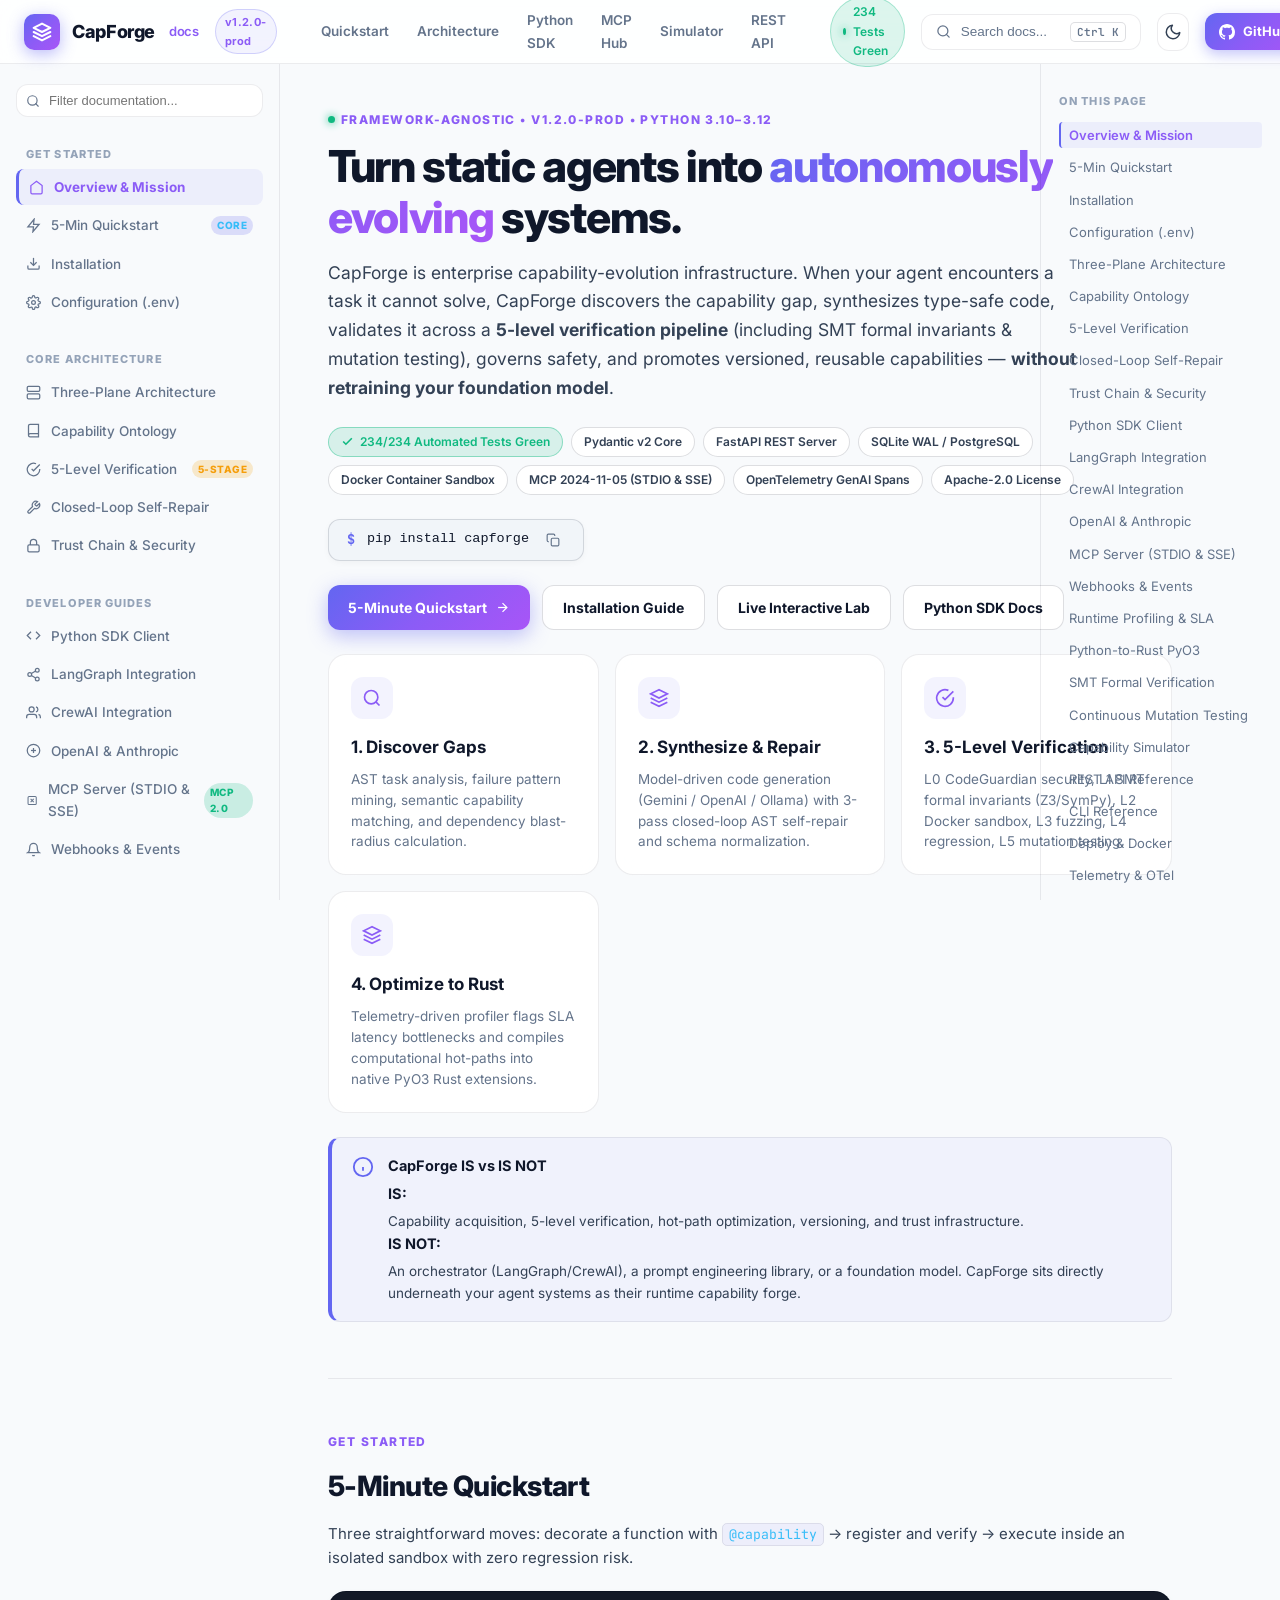
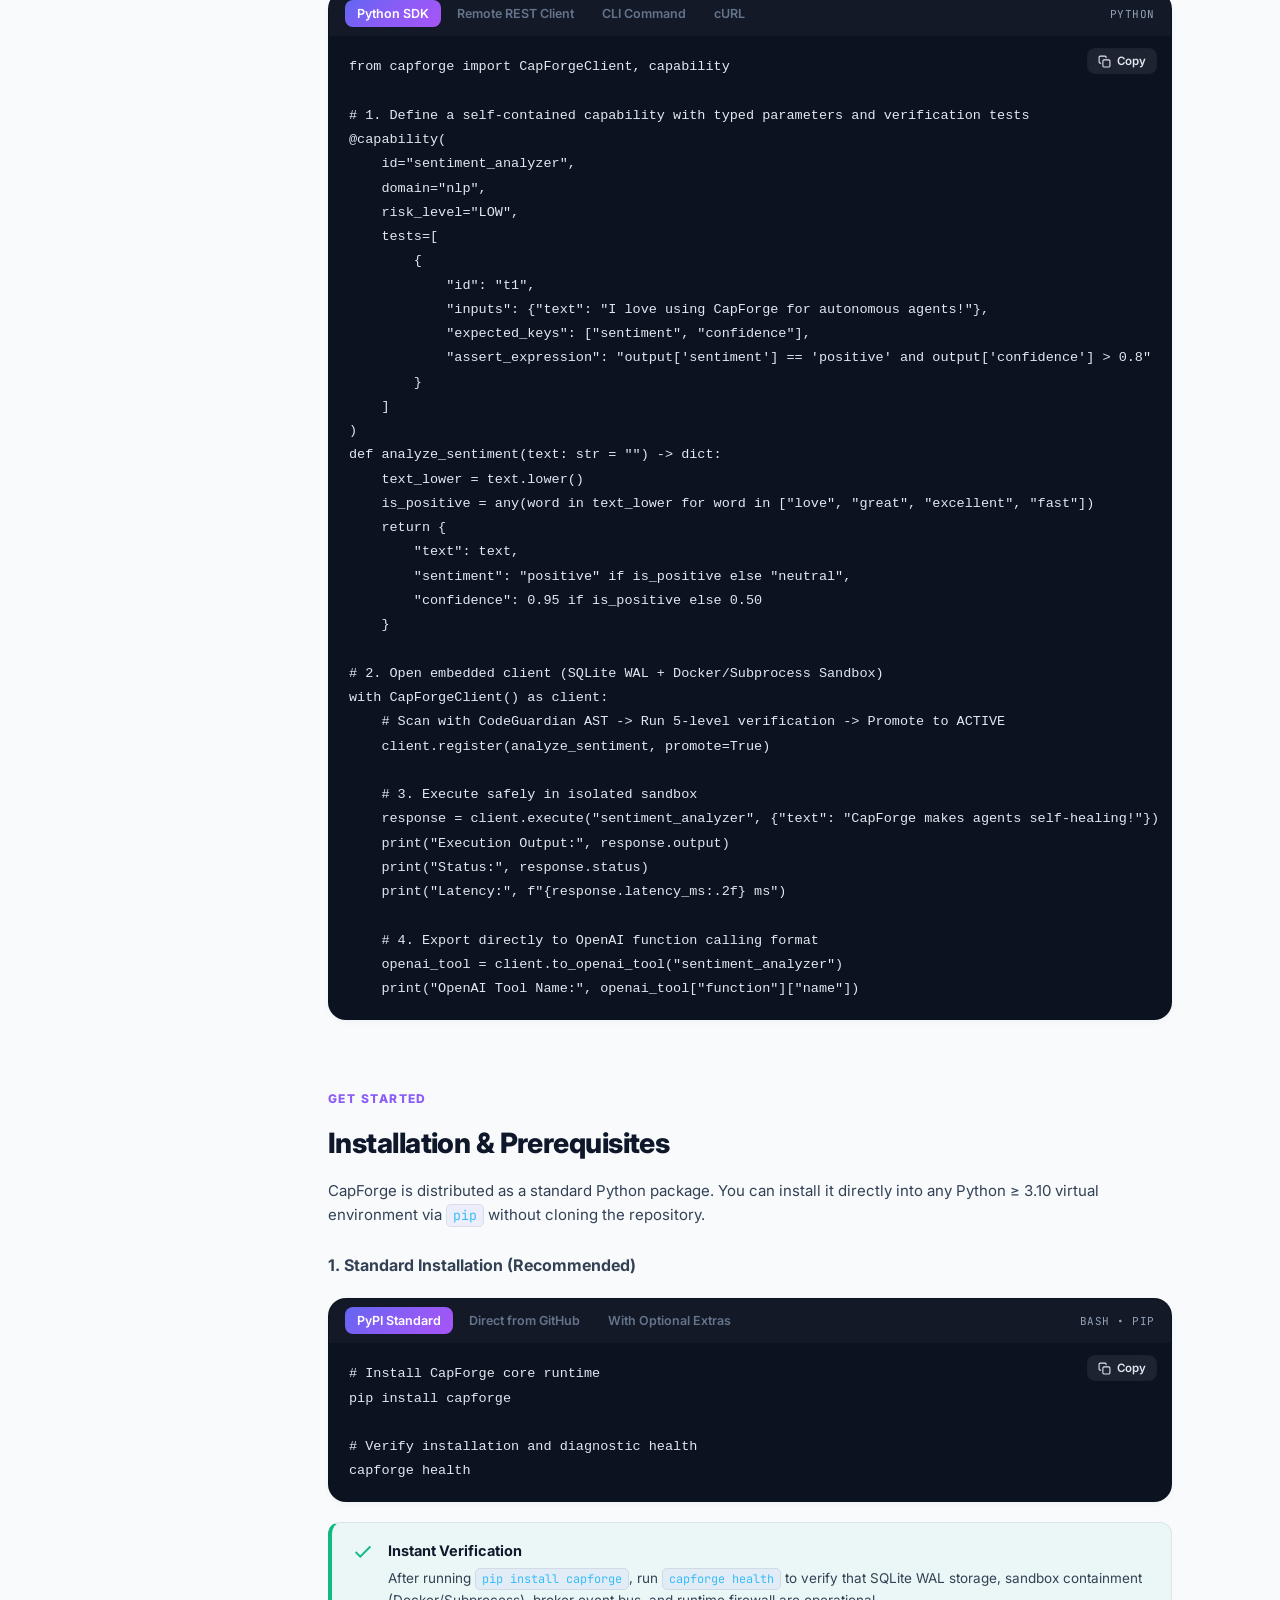
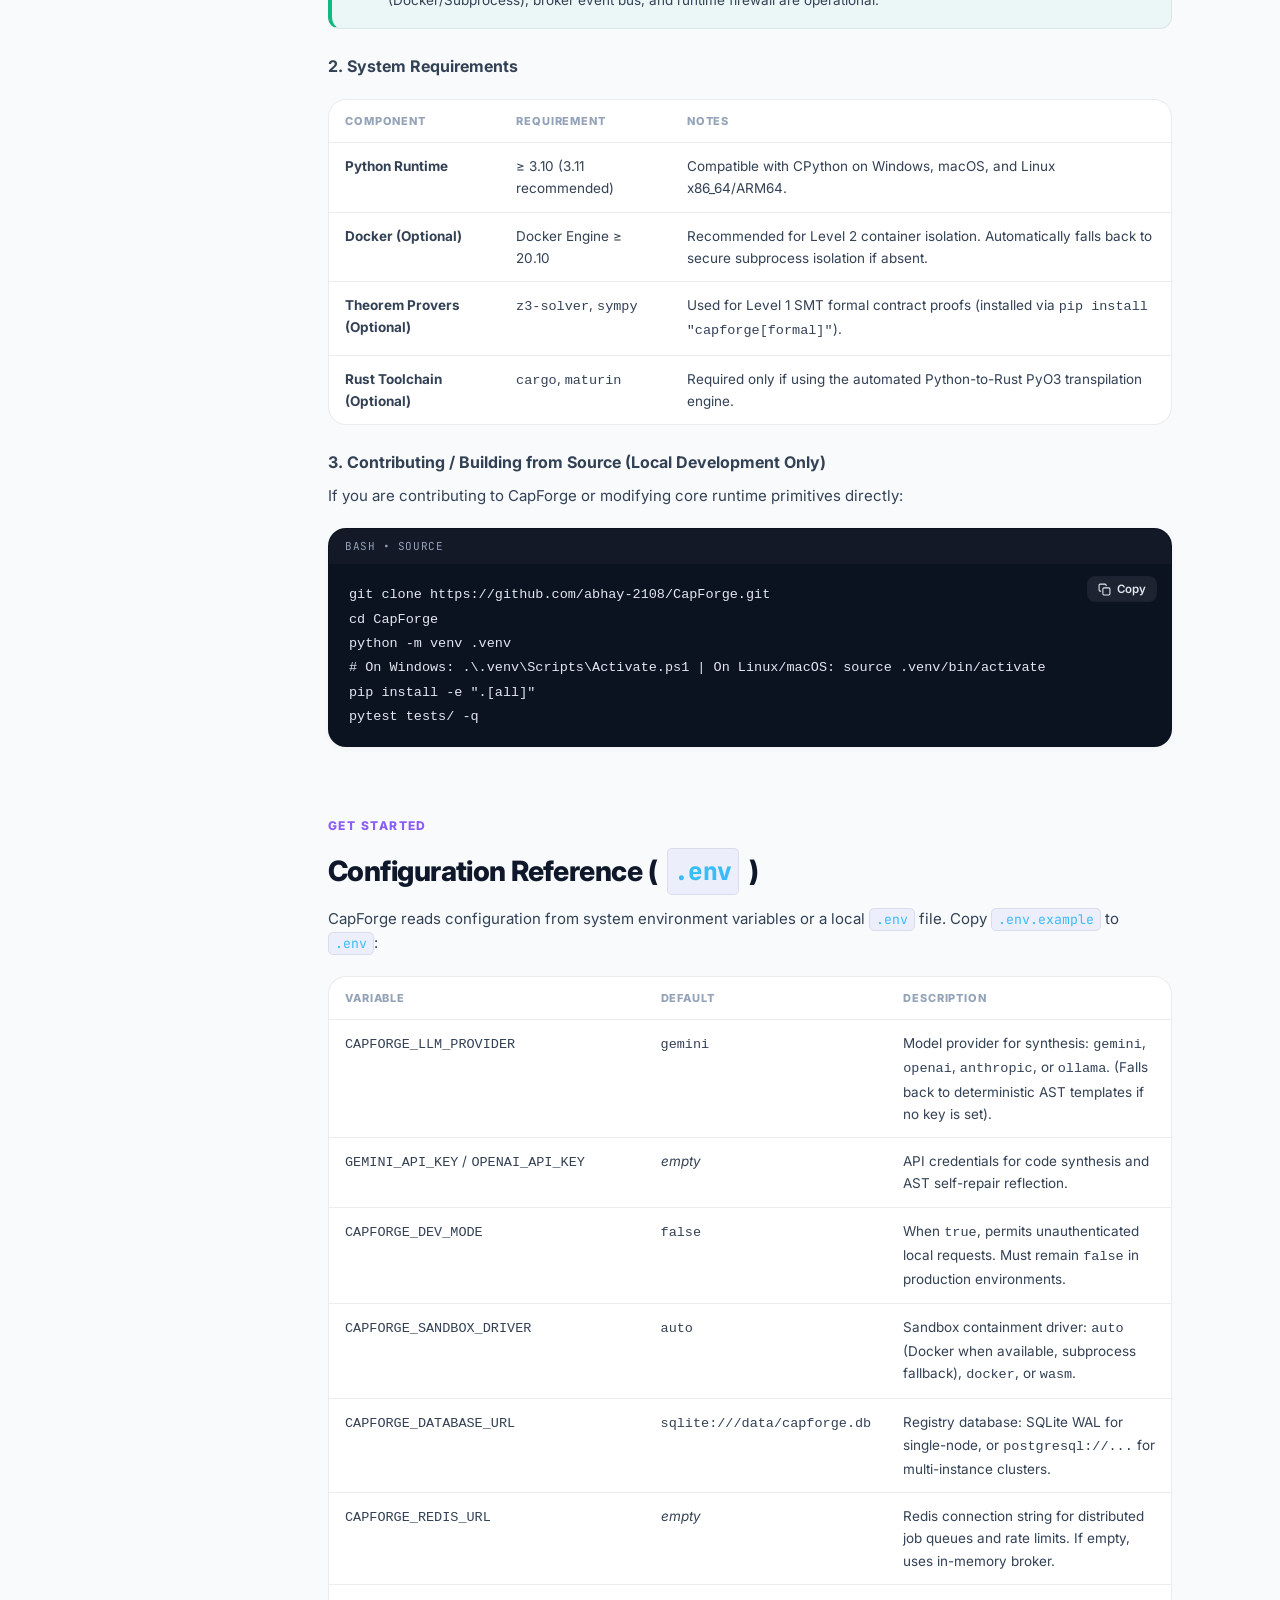
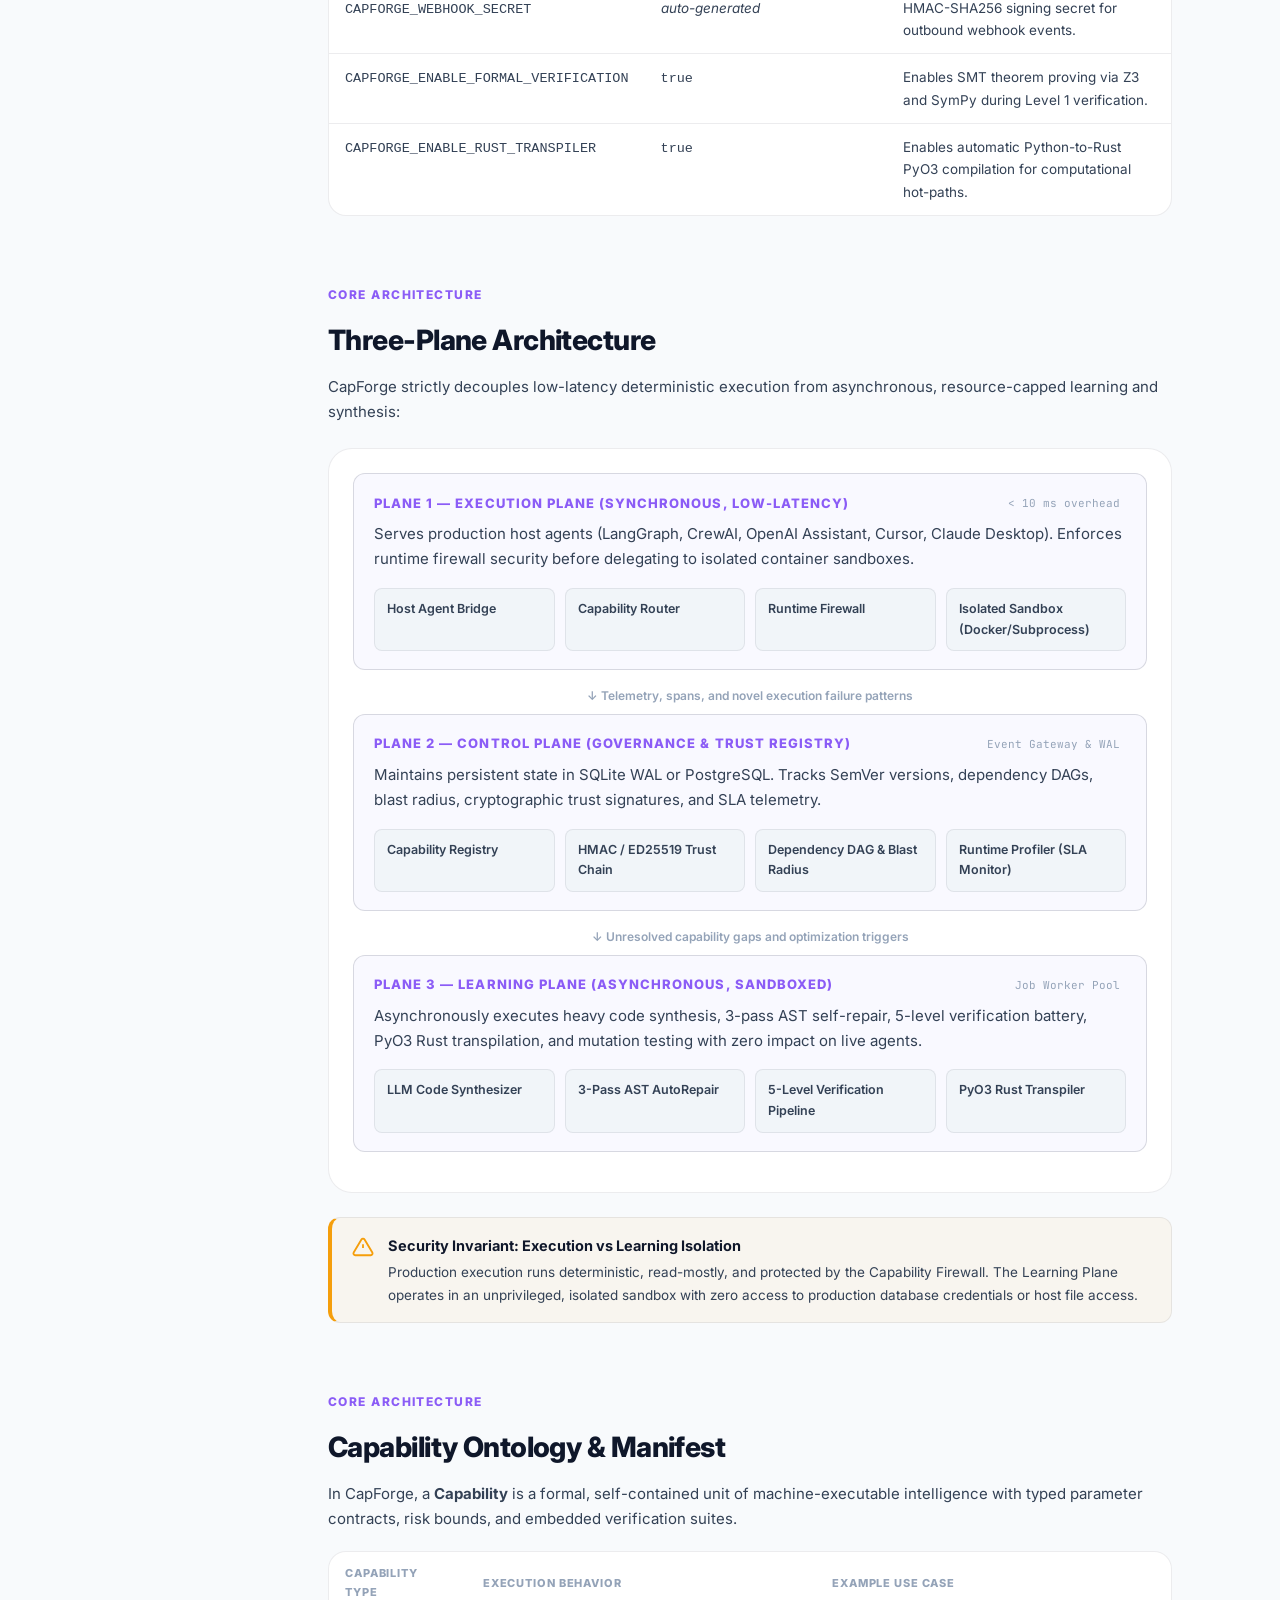
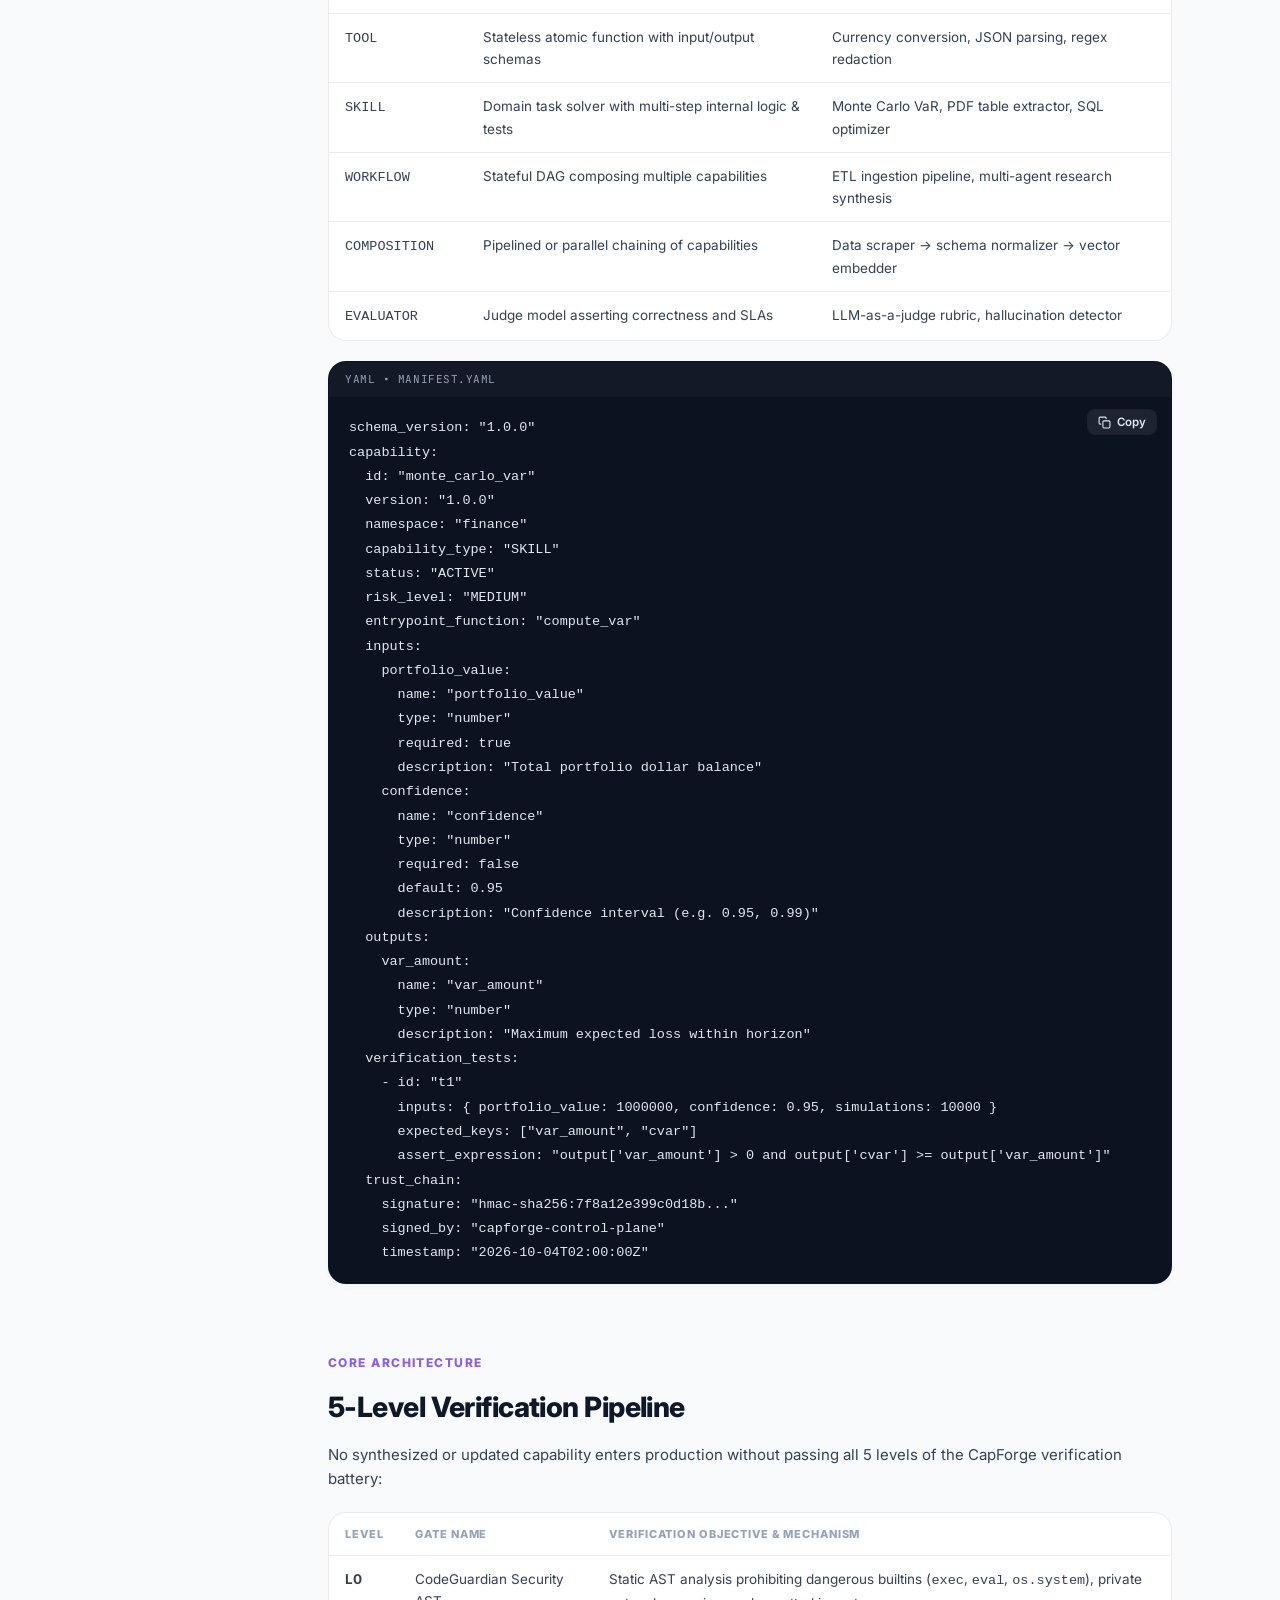
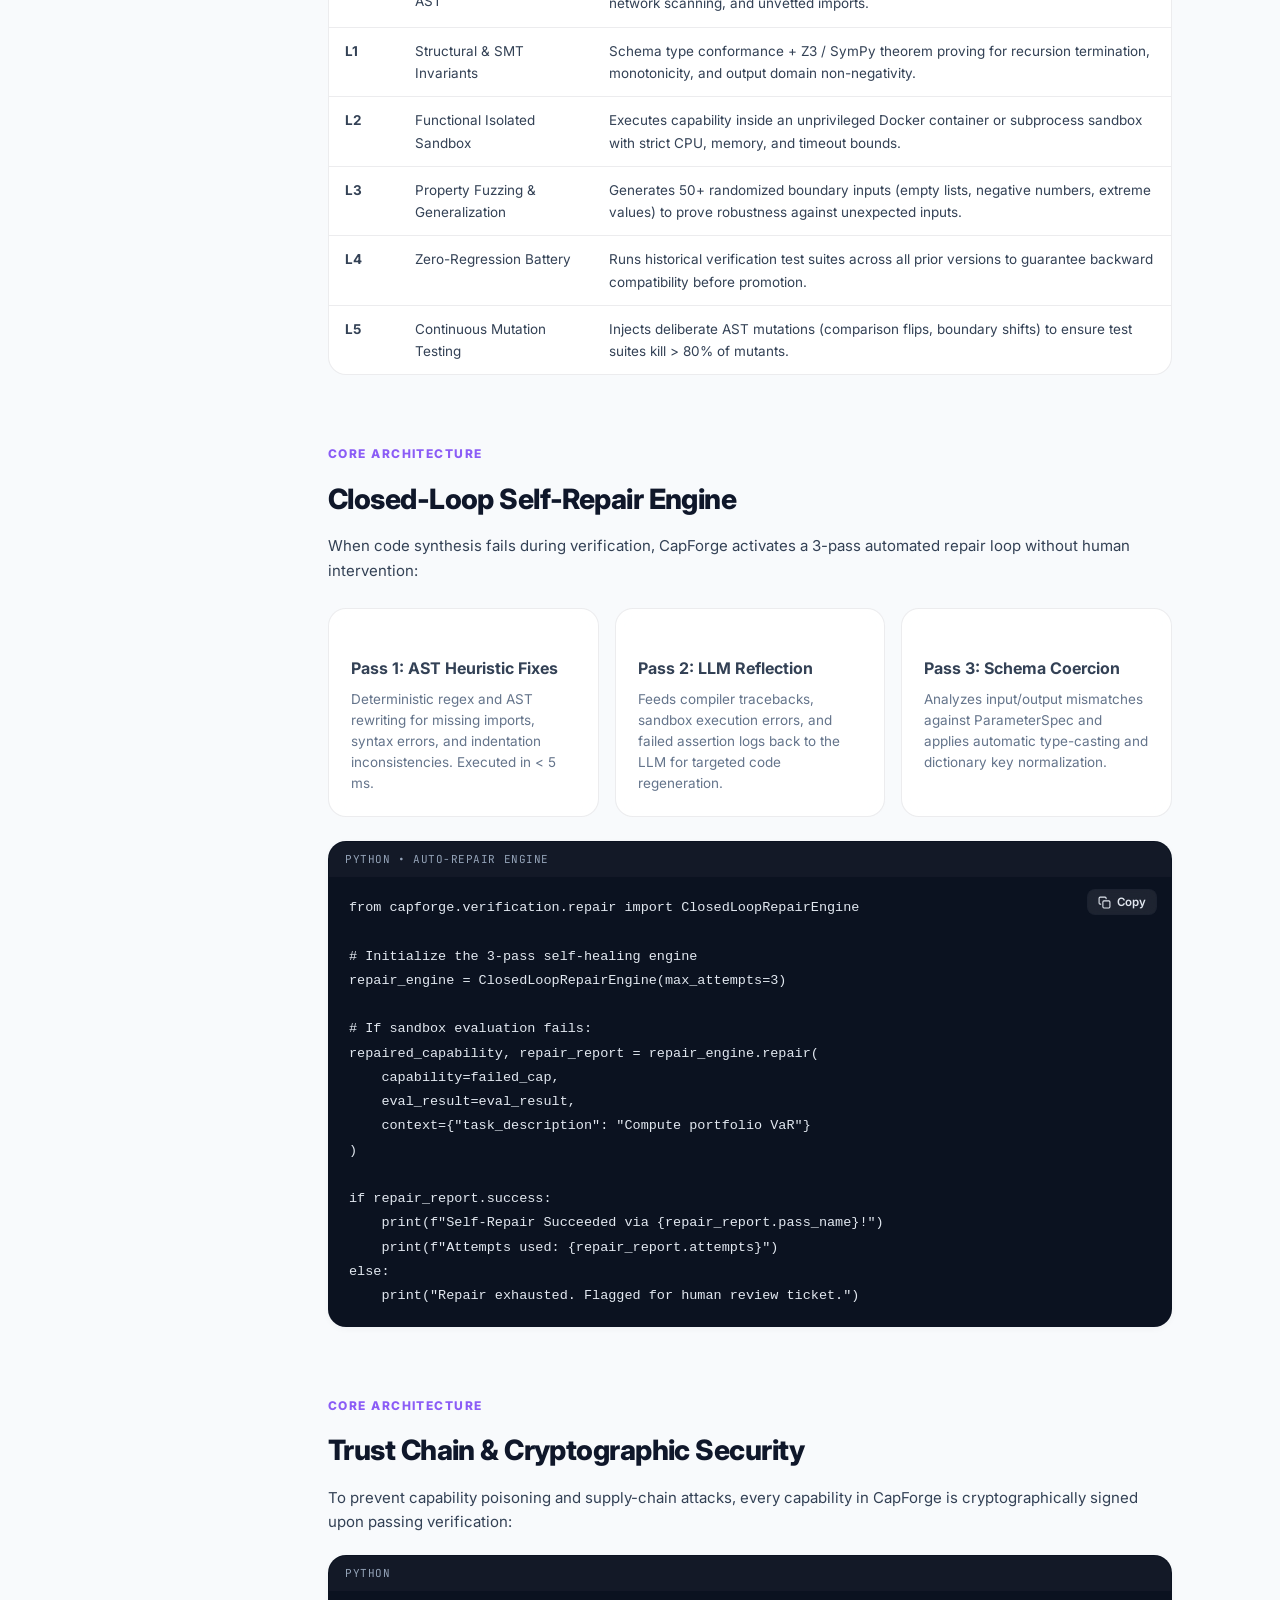
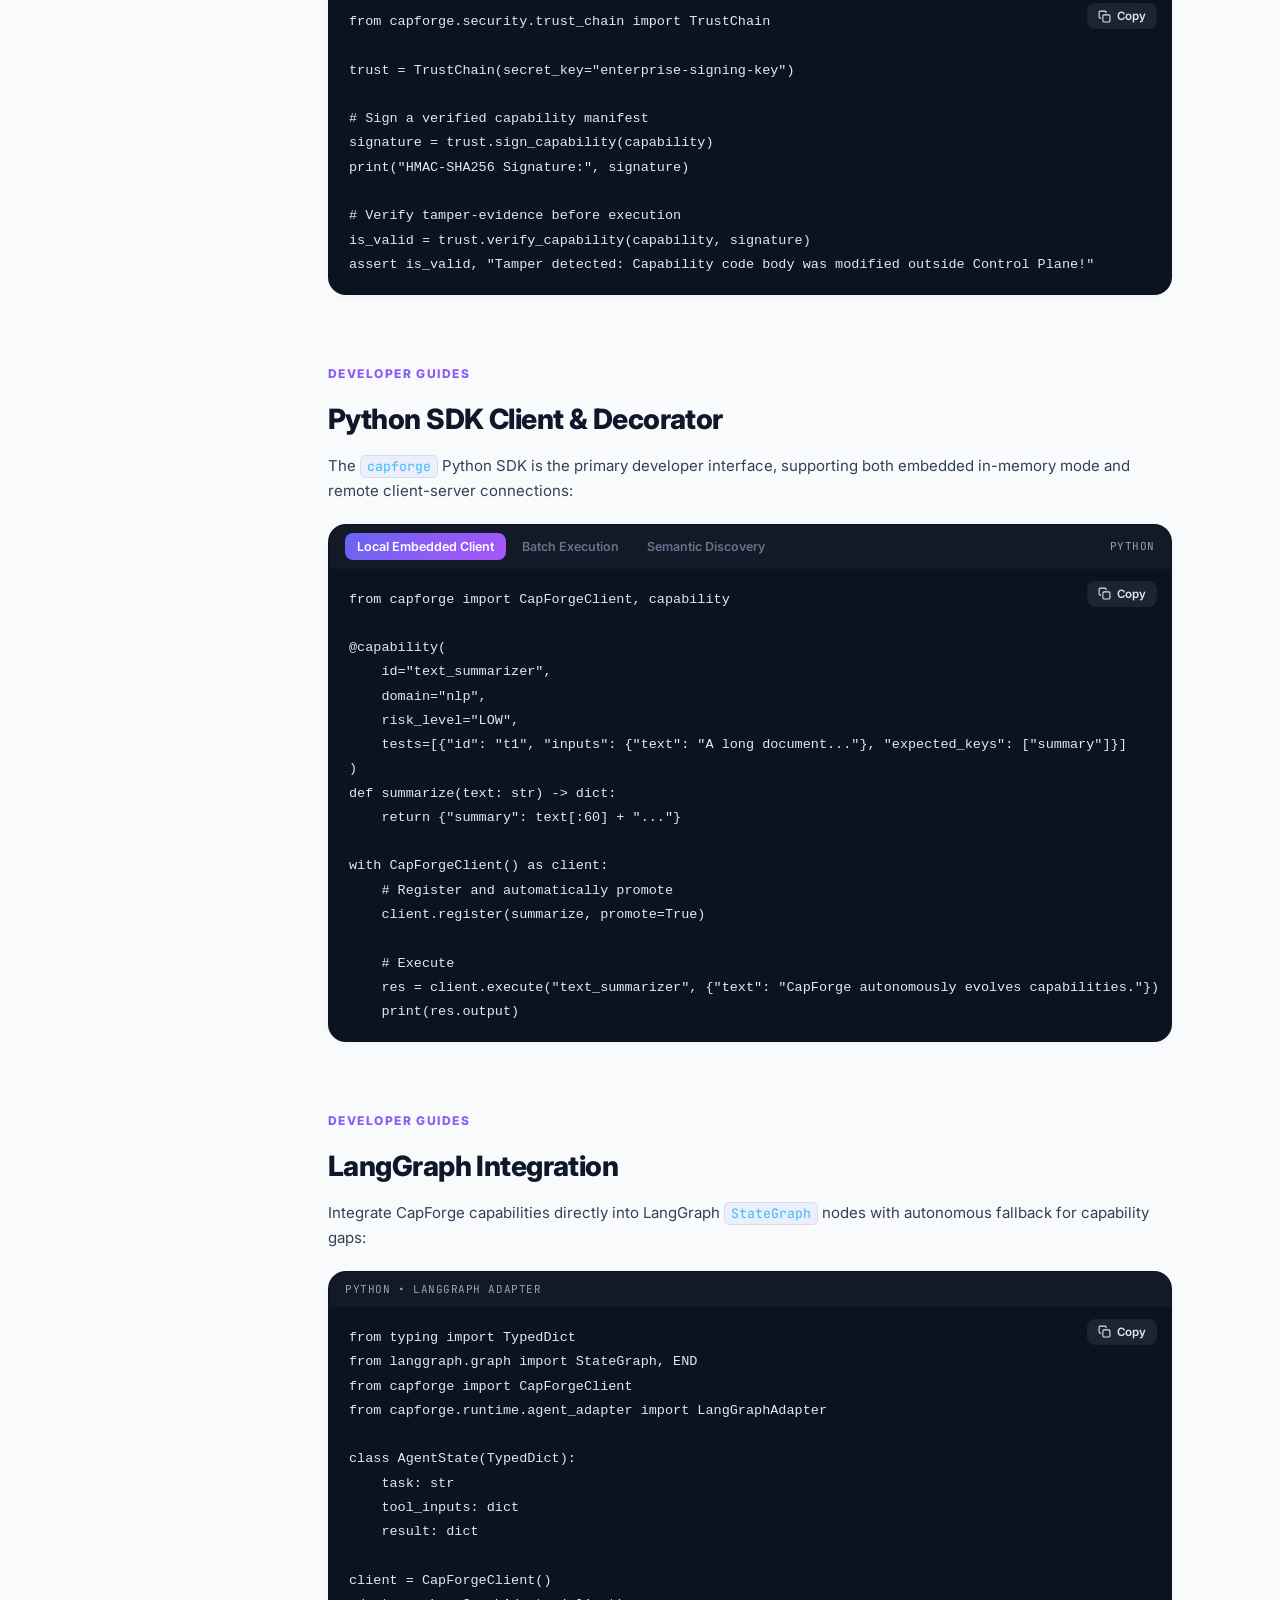
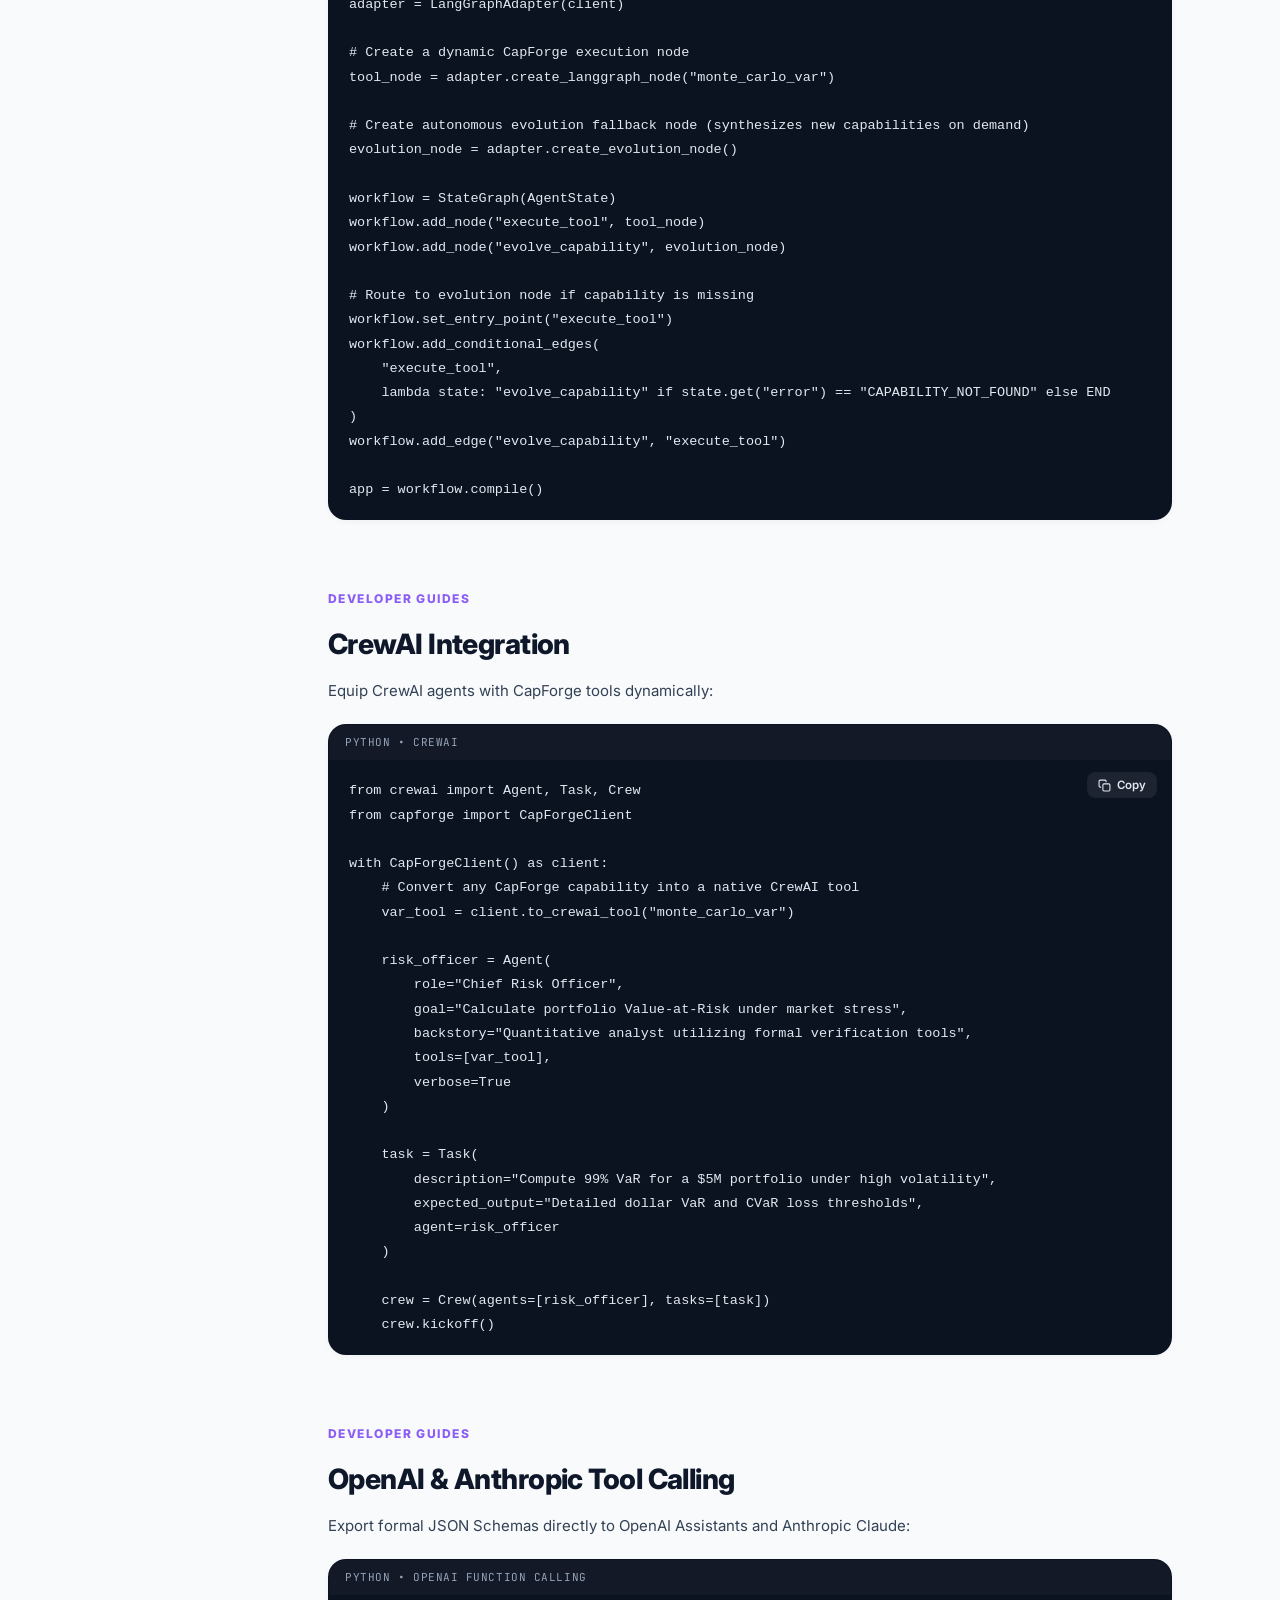
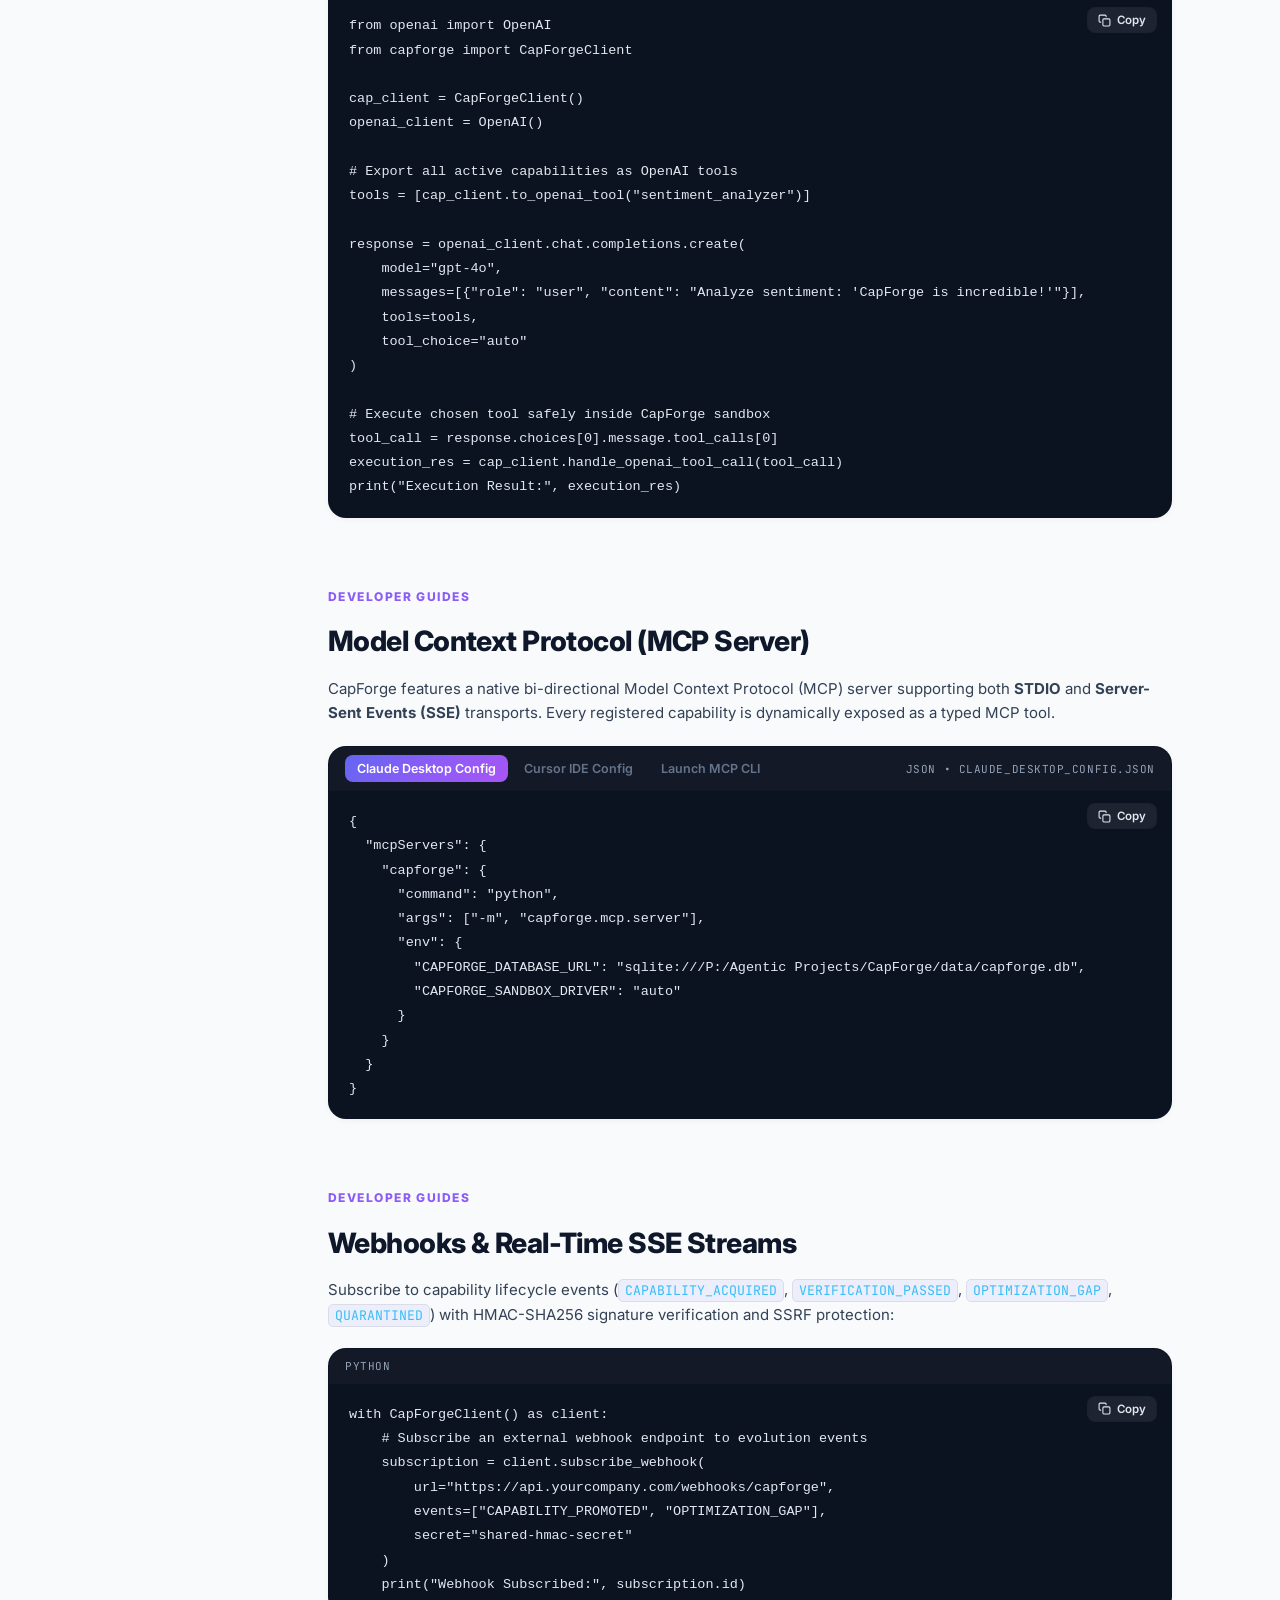
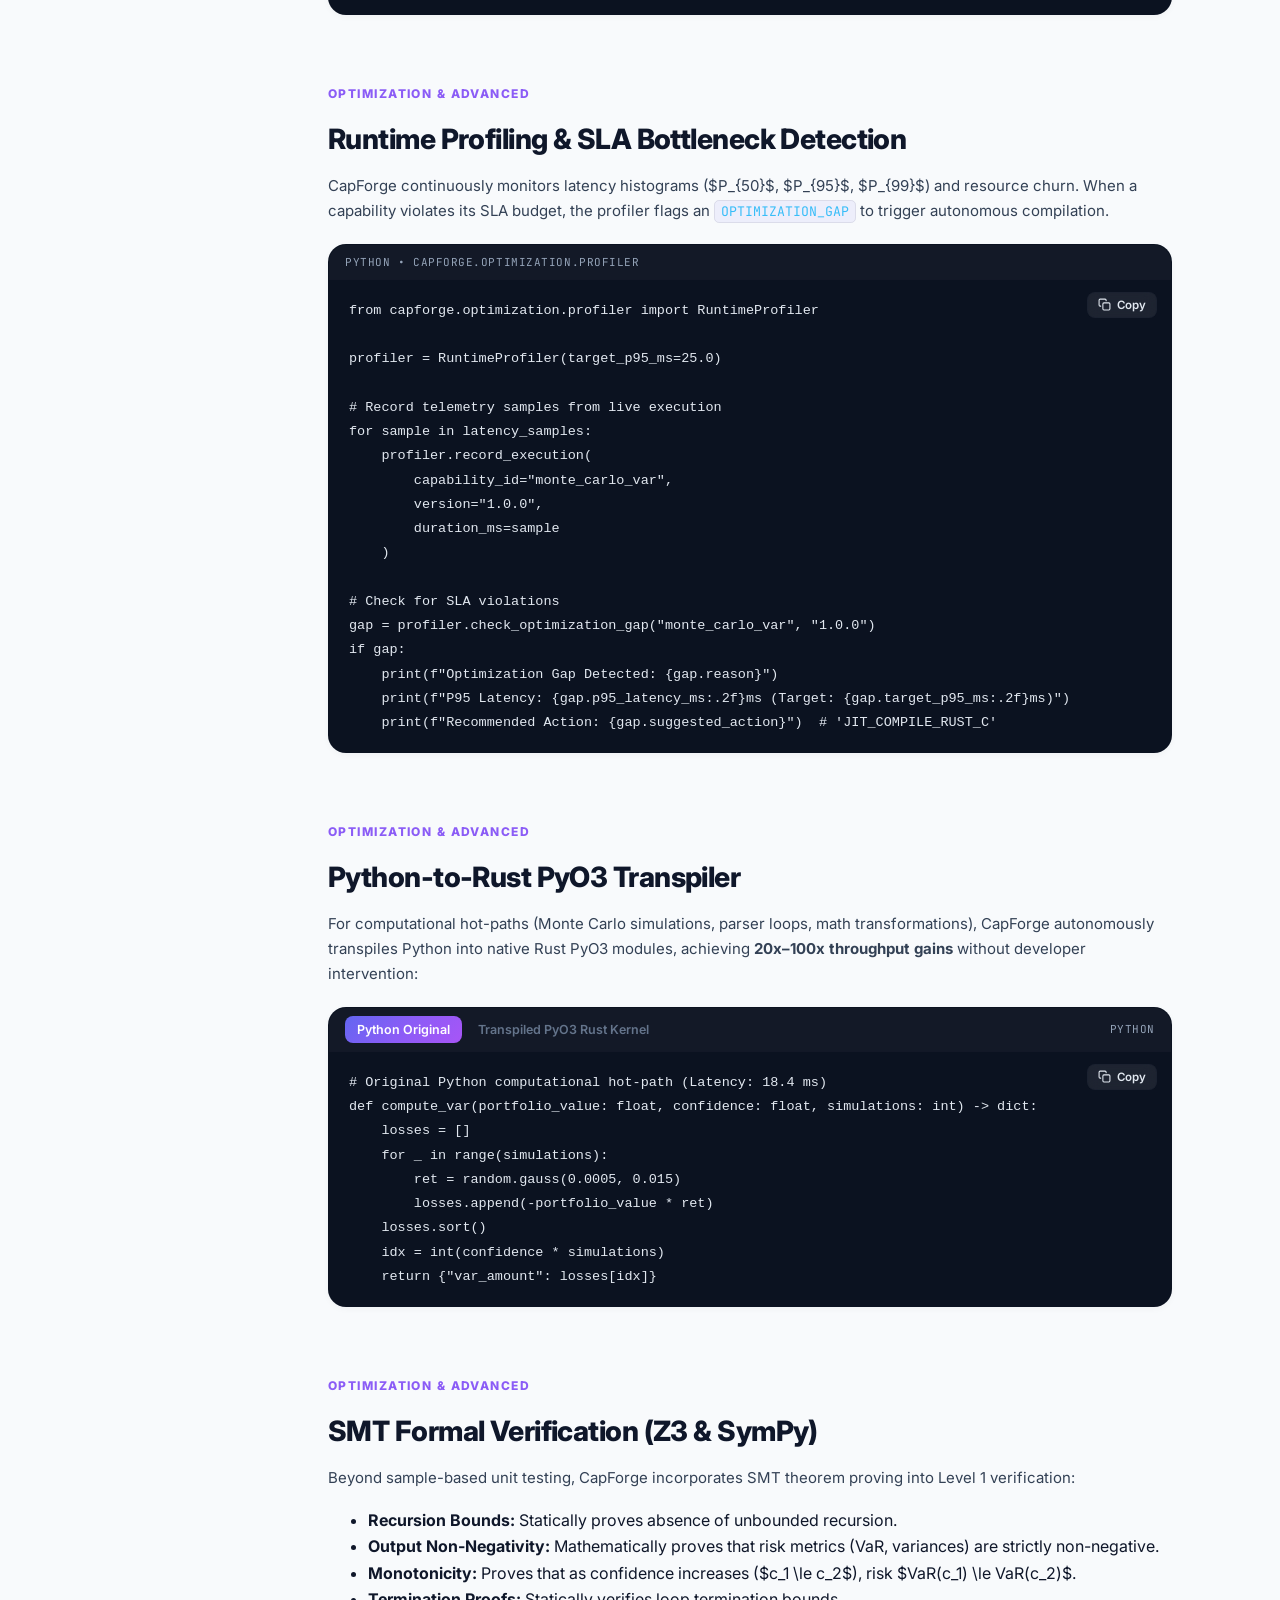
==== docs/site/index.html @ c04b72d7 "feat: production upgrade, formal verification, JIT transpiler, interactive docs, and pages deploy" ====
<!DOCTYPE html>
<html lang="en" data-theme="dark">
<head>
  <meta charset="UTF-8">
  <meta name="viewport" content="width=device-width, initial-scale=1.0">
  <title>CapForge Documentation | Autonomous Capability Evolution for AI Agents</title>
  <meta name="description" content="Production-grade capability evolution infrastructure for AI agents: autonomous gap discovery, AST synthesis, 5-level verification, closed-loop repair, PyO3 Rust transpilation, and native MCP support.">
  <link rel="preconnect" href="https://fonts.googleapis.com">
  <link rel="preconnect" href="https://fonts.gstatic.com" crossorigin>
  <link href="https://fonts.googleapis.com/css2?family=Inter:wght@400;500;600;700;800&family=JetBrains+Mono:wght@400;500;600;700&display=swap" rel="stylesheet">
  <link rel="stylesheet" href="styles.css">
</head>
<body>
  <!-- Reading Progress Bar -->
  <div id="scrollProgress"></div>

  <!-- Header / Topbar -->
  <header class="topbar">
    <button class="icon-btn menu-toggle" id="menuToggle" aria-label="Toggle navigation menu">
      <svg width="20" height="20" viewBox="0 0 24 24" fill="none" stroke="currentColor" stroke-width="2" stroke-linecap="round" stroke-linejoin="round"><line x1="3" y1="12" x2="21" y2="12"/><line x1="3" y1="6" x2="21" y2="6"/><line x1="3" y1="18" x2="21" y2="18"/></svg>
    </button>

    <a class="brand" href="#overview">
      <div class="brand-icon">
        <svg viewBox="0 0 24 24" fill="none" stroke="currentColor" stroke-width="2.5" stroke-linecap="round" stroke-linejoin="round"><path d="M12 2L2 7l10 5 10-5-10-5zM2 17l10 5 10-5M2 12l10 5 10-5"/></svg>
      </div>
      <span>CapForge</span>
      <small>docs</small>
    </a>

    <span class="ver-badge">v1.2.0-prod</span>

    <nav class="topbar-nav">
      <a href="#quickstart">Quickstart</a>
      <a href="#architecture">Architecture</a>
      <a href="#sdk">Python SDK</a>
      <a href="#mcp">MCP Hub</a>
      <a href="#simulator">Simulator</a>
      <a href="#rest">REST API</a>
    </nav>

    <div class="topbar-spacer"></div>

    <div class="status-pill">
      <span class="pulse-dot"></span>
      <span>234 Tests Green</span>
    </div>

    <button class="search-btn" data-search-open aria-label="Open search dialog">
      <svg width="15" height="15" viewBox="0 0 24 24" fill="none" stroke="currentColor" stroke-width="2" stroke-linecap="round" stroke-linejoin="round"><circle cx="11" cy="11" r="8"/><line x1="21" y1="21" x2="16.65" y2="16.65"/></svg>
      <span>Search docs...</span>
      <kbd>Ctrl K</kbd>
    </button>

    <button class="icon-btn" id="themeToggle" aria-label="Toggle dark/light theme">
      <!-- Icon set by app.js -->
    </button>

    <a class="github-btn" href="https://github.com/abhay-2108/CapForge" target="_blank" rel="noopener">
      <svg width="16" height="16" viewBox="0 0 24 24" fill="currentColor"><path d="M12 0C5.37 0 0 5.37 0 12c0 5.31 3.435 9.795 8.205 11.385.6.105.825-.255.825-.57 0-.285-.015-1.23-.015-2.235-3.015.555-3.795-.735-4.035-1.41-.135-.345-.72-1.41-1.23-1.695-.42-.225-1.02-.78-.015-.795.945-.015 1.62.87 1.845 1.23 1.08 1.815 2.805 1.305 3.495.99.105-.78.42-1.305.765-1.605-2.67-.3-5.46-1.335-5.46-5.925 0-1.305.465-2.385 1.23-3.225-.12-.3-.54-1.53.12-3.18 0 0 1.005-.315 3.3 1.23.96-.27 1.98-.405 3-.405s2.04.135 3 .405c2.295-1.56 3.3-1.23 3.3-1.23.66 1.65.24 2.88.12 3.18.765.84 1.23 1.905 1.23 3.225 0 4.605-2.805 5.625-5.475 5.925.435.375.81 1.095.81 2.22 0 1.605-.015 2.895-.015 3.3 0 .315.225.69.825.57A12.02 12.02 0 0024 12c0-6.63-5.37-12-12-12z"/></svg>
      <span>GitHub</span>
    </a>
  </header>

  <div class="docs-layout">
    <!-- Left Navigation Sidebar -->
    <nav class="sidebar" id="sidebar" aria-label="Documentation navigation">
      <div class="sidebar-filter-wrap">
        <svg class="sidebar-filter-icon" width="14" height="14" viewBox="0 0 24 24" fill="none" stroke="currentColor" stroke-width="2" stroke-linecap="round" stroke-linejoin="round"><circle cx="11" cy="11" r="8"/><line x1="21" y1="21" x2="16.65" y2="16.65"/></svg>
        <input class="sidebar-filter" id="sidebarFilter" placeholder="Filter documentation..." aria-label="Filter documentation">
      </div>

      <div class="nav-group">
        <div class="nav-group-title">Get Started</div>
        <a class="nav-link active" href="#overview">
          <svg width="15" height="15" viewBox="0 0 24 24" fill="none" stroke="currentColor" stroke-width="2"><path d="M3 9l9-7 9 7v11a2 2 0 0 1-2 2H5a2 2 0 0 1-2-2z"/></svg>
          <span>Overview &amp; Mission</span>
        </a>
        <a class="nav-link" href="#quickstart">
          <svg width="15" height="15" viewBox="0 0 24 24" fill="none" stroke="currentColor" stroke-width="2"><polygon points="13 2 3 14 12 14 11 22 21 10 12 10 13 2"/></svg>
          <span>5-Min Quickstart</span>
          <span class="nav-badge core">Core</span>
        </a>
        <a class="nav-link" href="#install">
          <svg width="15" height="15" viewBox="0 0 24 24" fill="none" stroke="currentColor" stroke-width="2"><path d="M21 15v4a2 2 0 0 1-2 2H5a2 2 0 0 1-2-2v-4"/><polyline points="7 10 12 15 17 10"/><line x1="12" y1="15" x2="12" y2="3"/></svg>
          <span>Installation</span>
        </a>
        <a class="nav-link" href="#config">
          <svg width="15" height="15" viewBox="0 0 24 24" fill="none" stroke="currentColor" stroke-width="2"><circle cx="12" cy="12" r="3"/><path d="M19.4 15a1.65 1.65 0 0 0 .33 1.82l.06.06a2 2 0 0 1 0 2.83 2 2 0 0 1-2.83 0l-.06-.06a1.65 1.65 0 0 0-1.82-.33 1.65 1.65 0 0 0-1 1.51V21a2 2 0 0 1-2 2 2 2 0 0 1-2-2v-.09A1.65 1.65 0 0 0 9 19.4a1.65 1.65 0 0 0-1.82.33l-.06.06a2 2 0 0 1-2.83 0 2 2 0 0 1 0-2.83l.06-.06a1.65 1.65 0 0 0 .33-1.82 1.65 1.65 0 0 0-1.51-1H3a2 2 0 0 1-2-2 2 2 0 0 1 2-2h.09A1.65 1.65 0 0 0 4.6 9a1.65 1.65 0 0 0-.33-1.82l-.06-.06a2 2 0 0 1 0-2.83 2 2 0 0 1 2.83 0l.06.06a1.65 1.65 0 0 0 1.82.33H9a1.65 1.65 0 0 0 1-1.51V3a2 2 0 0 1 2-2 2 2 0 0 1 2 2v.09a1.65 1.65 0 0 0 1 1.51 1.65 1.65 0 0 0 1.82-.33l.06-.06a2 2 0 0 1 2.83 0 2 2 0 0 1 0 2.83l-.06.06a1.65 1.65 0 0 0-.33 1.82V9a1.65 1.65 0 0 0 1.51 1H21a2 2 0 0 1 2 2 2 2 0 0 1-2 2h-.09a1.65 1.65 0 0 0-1.51 1z"/></svg>
          <span>Configuration (.env)</span>
        </a>
      </div>

      <div class="nav-group">
        <div class="nav-group-title">Core Architecture</div>
        <a class="nav-link" href="#architecture">
          <svg width="15" height="15" viewBox="0 0 24 24" fill="none" stroke="currentColor" stroke-width="2"><rect x="2" y="2" width="20" height="8" rx="2" ry="2"/><rect x="2" y="14" width="20" height="8" rx="2" ry="2"/><line x1="6" y1="6" x2="6.01" y2="6"/><line x1="6" y1="18" x2="6.01" y2="18"/></svg>
          <span>Three-Plane Architecture</span>
        </a>
        <a class="nav-link" href="#ontology">
          <svg width="15" height="15" viewBox="0 0 24 24" fill="none" stroke="currentColor" stroke-width="2"><path d="M4 19.5A2.5 2.5 0 0 1 6.5 17H20"/><path d="M6.5 2H20v20H6.5A2.5 2.5 0 0 1 4 19.5v-15A2.5 2.5 0 0 1 6.5 2z"/></svg>
          <span>Capability Ontology</span>
        </a>
        <a class="nav-link" href="#verification">
          <svg width="15" height="15" viewBox="0 0 24 24" fill="none" stroke="currentColor" stroke-width="2"><path d="M22 11.08V12a10 10 0 1 1-5.93-9.14"/><polyline points="22 4 12 14.01 9 11.01"/></svg>
          <span>5-Level Verification</span>
          <span class="nav-badge hot">5-Stage</span>
        </a>
        <a class="nav-link" href="#repair">
          <svg width="15" height="15" viewBox="0 0 24 24" fill="none" stroke="currentColor" stroke-width="2"><path d="M14.7 6.3a1 1 0 0 0 0 1.4l1.6 1.6a1 1 0 0 0 1.4 0l3.77-3.77a6 6 0 0 1-7.94 7.94l-6.91 6.91a2.12 2.12 0 0 1-3-3l6.91-6.91a6 6 0 0 1 7.94-7.94l-3.76 3.76z"/></svg>
          <span>Closed-Loop Self-Repair</span>
        </a>
        <a class="nav-link" href="#trust-chain">
          <svg width="15" height="15" viewBox="0 0 24 24" fill="none" stroke="currentColor" stroke-width="2"><rect x="3" y="11" width="18" height="11" rx="2" ry="2"/><path d="M7 11V7a5 5 0 0 1 10 0v4"/></svg>
          <span>Trust Chain &amp; Security</span>
        </a>
      </div>

      <div class="nav-group">
        <div class="nav-group-title">Developer Guides</div>
        <a class="nav-link" href="#sdk">
          <svg width="15" height="15" viewBox="0 0 24 24" fill="none" stroke="currentColor" stroke-width="2"><polyline points="16 18 22 12 16 6"/><polyline points="8 6 2 12 8 18"/></svg>
          <span>Python SDK Client</span>
        </a>
        <a class="nav-link" href="#langgraph">
          <svg width="15" height="15" viewBox="0 0 24 24" fill="none" stroke="currentColor" stroke-width="2"><circle cx="18" cy="5" r="3"/><circle cx="6" cy="12" r="3"/><circle cx="18" cy="19" r="3"/><line x1="8.59" y1="13.51" x2="15.42" y2="17.49"/><line x1="15.41" y1="6.51" x2="8.59" y2="10.49"/></svg>
          <span>LangGraph Integration</span>
        </a>
        <a class="nav-link" href="#crewai">
          <svg width="15" height="15" viewBox="0 0 24 24" fill="none" stroke="currentColor" stroke-width="2"><path d="M17 21v-2a4 4 0 0 0-4-4H5a4 4 0 0 0-4 4v2"/><circle cx="9" cy="7" r="4"/><path d="M23 21v-2a4 4 0 0 0-3-3.87"/><path d="M16 3.13a4 4 0 0 1 0 7.75"/></svg>
          <span>CrewAI Integration</span>
        </a>
        <a class="nav-link" href="#openai">
          <svg width="15" height="15" viewBox="0 0 24 24" fill="none" stroke="currentColor" stroke-width="2"><circle cx="12" cy="12" r="10"/><path d="M8 12h8"/><path d="M12 8v8"/></svg>
          <span>OpenAI &amp; Anthropic</span>
        </a>
        <a class="nav-link" href="#mcp">
          <svg width="15" height="15" viewBox="0 0 24 24" fill="none" stroke="currentColor" stroke-width="2"><rect x="4" y="4" width="16" height="16" rx="2"/><line x1="9" y1="9" x2="15" y2="15"/><line x1="15" y1="9" x2="9" y2="15"/></svg>
          <span>MCP Server (STDIO &amp; SSE)</span>
          <span class="nav-badge new">MCP 2.0</span>
        </a>
        <a class="nav-link" href="#webhooks">
          <svg width="15" height="15" viewBox="0 0 24 24" fill="none" stroke="currentColor" stroke-width="2"><path d="M18 8A6 6 0 0 0 6 8c0 7-3 9-3 9h18s-3-2-3-9"/><path d="M13.73 21a2 2 0 0 1-3.46 0"/></svg>
          <span>Webhooks &amp; Events</span>
        </a>
      </div>

      <div class="nav-group">
        <div class="nav-group-title">Optimization &amp; Advanced</div>
        <a class="nav-link" href="#profiler">
          <svg width="15" height="15" viewBox="0 0 24 24" fill="none" stroke="currentColor" stroke-width="2"><circle cx="12" cy="12" r="10"/><polyline points="12 6 12 12 16 14"/></svg>
          <span>Runtime Profiling &amp; SLA</span>
          <span class="nav-badge new">New</span>
        </a>
        <a class="nav-link" href="#transpiler">
          <svg width="15" height="15" viewBox="0 0 24 24" fill="none" stroke="currentColor" stroke-width="2"><polygon points="12 2 2 7 12 12 22 7 12 2"/><polyline points="2 17 12 22 22 17"/><polyline points="2 12 12 17 22 12"/></svg>
          <span>Python-to-Rust PyO3</span>
          <span class="nav-badge hot">50x JIT</span>
        </a>
        <a class="nav-link" href="#formal">
          <svg width="15" height="15" viewBox="0 0 24 24" fill="none" stroke="currentColor" stroke-width="2"><line x1="18" y1="20" x2="18" y2="10"/><line x1="12" y1="20" x2="12" y2="4"/><line x1="6" y1="20" x2="6" y2="14"/></svg>
          <span>SMT Formal Verification</span>
        </a>
        <a class="nav-link" href="#mutation">
          <svg width="15" height="15" viewBox="0 0 24 24" fill="none" stroke="currentColor" stroke-width="2"><path d="M12 2v4M12 18v4M4.93 4.93l2.83 2.83M16.24 16.24l2.83 2.83M2 12h4M18 12h4M4.93 19.07l2.83-2.83M16.24 7.76l2.83-2.83"/></svg>
          <span>Continuous Mutation Testing</span>
        </a>
      </div>

      <div class="nav-group">
        <div class="nav-group-title">Interactive Lab</div>
        <a class="nav-link" href="#simulator">
          <svg width="15" height="15" viewBox="0 0 24 24" fill="none" stroke="currentColor" stroke-width="2"><rect x="2" y="3" width="20" height="14" rx="2" ry="2"/><line x1="8" y1="21" x2="16" y2="21"/><line x1="12" y1="17" x2="12" y2="21"/></svg>
          <span>Capability Simulator</span>
          <span class="nav-badge core">Live</span>
        </a>
      </div>

      <div class="nav-group">
        <div class="nav-group-title">Operations &amp; Reference</div>
        <a class="nav-link" href="#rest">
          <svg width="15" height="15" viewBox="0 0 24 24" fill="none" stroke="currentColor" stroke-width="2"><path d="M4 4h16c1.1 0 2 .9 2 2v12c0 1.1-.9 2-2 2H4c-1.1 0-2-.9-2-2V6c0-1.1.9-2 2-2z"/><polyline points="22,6 12,13 2,6"/></svg>
          <span>REST API Reference</span>
        </a>
        <a class="nav-link" href="#cli">
          <svg width="15" height="15" viewBox="0 0 24 24" fill="none" stroke="currentColor" stroke-width="2"><polyline points="4 17 10 11 4 5"/><line x1="12" y1="19" x2="20" y2="19"/></svg>
          <span>CLI Reference</span>
        </a>
        <a class="nav-link" href="#deploy">
          <svg width="15" height="15" viewBox="0 0 24 24" fill="none" stroke="currentColor" stroke-width="2"><path d="M21 16V8a2 2 0 0 0-1-1.73l-7-4a2 2 0 0 0-2 0l-7 4A2 2 0 0 0 3 8v8a2 2 0 0 0 1 1.73l7 4a2 2 0 0 0 2 0l7-4A2 2 0 0 0 21 16z"/></svg>
          <span>Deploy &amp; Docker</span>
        </a>
        <a class="nav-link" href="#telemetry">
          <svg width="15" height="15" viewBox="0 0 24 24" fill="none" stroke="currentColor" stroke-width="2"><polyline points="22 12 18 12 15 21 9 3 6 12 2 12"/></svg>
          <span>Telemetry &amp; OTel</span>
        </a>
        <a class="nav-link" href="#security">
          <svg width="15" height="15" viewBox="0 0 24 24" fill="none" stroke="currentColor" stroke-width="2"><path d="M12 22s8-4 8-10V5l-8-3-8 3v7c0 6 8 10 8 10z"/></svg>
          <span>Security &amp; Governance</span>
        </a>
        <a class="nav-link" href="#faq">
          <svg width="15" height="15" viewBox="0 0 24 24" fill="none" stroke="currentColor" stroke-width="2"><circle cx="12" cy="12" r="10"/><path d="M9.09 9a3 3 0 0 1 5.83 1c0 2-3 3-3 3"/><line x1="12" y1="17" x2="12.01" y2="17"/></svg>
          <span>Troubleshooting &amp; FAQ</span>
        </a>
      </div>
    </nav>

    <!-- Center Main Content -->
    <main class="content-area">
      <!-- HERO -->
      <div class="hero" id="overview">
        <div class="eyebrow">
          <span class="pulse-dot"></span>
          <span>Framework-Agnostic &bull; v1.2.0-prod &bull; Python 3.10&ndash;3.12</span>
        </div>
        <h1>Turn static agents into <span class="grad">autonomously evolving</span> systems.</h1>
        <p class="lead">
          CapForge is enterprise capability-evolution infrastructure. When your agent encounters a task it cannot solve, CapForge discovers the capability gap, synthesizes type-safe code, validates it across a <strong>5-level verification pipeline</strong> (including SMT formal invariants &amp; mutation testing), governs safety, and promotes versioned, reusable capabilities &mdash; <strong>without retraining your foundation model</strong>.
        </p>

        <div class="badge-cloud">
          <span class="badge-tag highlight">
            <svg width="13" height="13" viewBox="0 0 24 24" fill="none" stroke="currentColor" stroke-width="3"><polyline points="20 6 9 17 4 12"/></svg>
            234/234 Automated Tests Green
          </span>
          <span class="badge-tag">Pydantic v2 Core</span>
          <span class="badge-tag">FastAPI REST Server</span>
          <span class="badge-tag">SQLite WAL / PostgreSQL</span>
          <span class="badge-tag">Docker Container Sandbox</span>
          <span class="badge-tag">MCP 2024-11-05 (STDIO &amp; SSE)</span>
          <span class="badge-tag">OpenTelemetry GenAI Spans</span>
          <span class="badge-tag">Apache-2.0 License</span>
        </div>

        <div class="hero-install-box">
          <span class="prompt">$</span>
          <code>pip install capforge</code>
          <button class="hero-copy-btn" data-copy-text="pip install capforge" aria-label="Copy install command" title="Copy to clipboard">
            <svg width="14" height="14" viewBox="0 0 24 24" fill="none" stroke="currentColor" stroke-width="2"><rect x="9" y="9" width="13" height="13" rx="2" ry="2"/><path d="M5 15H4a2 2 0 0 1-2-2V4a2 2 0 0 1 2-2h9a2 2 0 0 1 2 2v1"/></svg>
          </button>
        </div>

        <div class="hero-actions">
          <a class="btn btn-primary" href="#quickstart">
            <span>5-Minute Quickstart</span>
            <svg width="15" height="15" viewBox="0 0 24 24" fill="none" stroke="currentColor" stroke-width="2"><line x1="5" y1="12" x2="19" y2="12"/><polyline points="12 5 19 12 12 19"/></svg>
          </a>
          <a class="btn btn-secondary" href="#install">Installation Guide</a>
          <a class="btn btn-secondary" href="#simulator">Live Interactive Lab</a>
          <a class="btn btn-secondary" href="#sdk">Python SDK Docs</a>
        </div>

        <div class="feature-grid">
          <div class="feature-card">
            <div class="feature-card-icon">
              <svg width="20" height="20" viewBox="0 0 24 24" fill="none" stroke="currentColor" stroke-width="2"><circle cx="11" cy="11" r="8"/><line x1="21" y1="21" x2="16.65" y2="16.65"/></svg>
            </div>
            <h4>1. Discover Gaps</h4>
            <p>AST task analysis, failure pattern mining, semantic capability matching, and dependency blast-radius calculation.</p>
          </div>
          <div class="feature-card">
            <div class="feature-card-icon">
              <svg width="20" height="20" viewBox="0 0 24 24" fill="none" stroke="currentColor" stroke-width="2"><path d="M12 2L2 7l10 5 10-5-10-5zM2 17l10 5 10-5M2 12l10 5 10-5"/></svg>
            </div>
            <h4>2. Synthesize &amp; Repair</h4>
            <p>Model-driven code generation (Gemini / OpenAI / Ollama) with 3-pass closed-loop AST self-repair and schema normalization.</p>
          </div>
          <div class="feature-card">
            <div class="feature-card-icon">
              <svg width="20" height="20" viewBox="0 0 24 24" fill="none" stroke="currentColor" stroke-width="2"><path d="M22 11.08V12a10 10 0 1 1-5.93-9.14"/><polyline points="22 4 12 14.01 9 11.01"/></svg>
            </div>
            <h4>3. 5-Level Verification</h4>
            <p>L0 CodeGuardian security, L1 SMT formal invariants (Z3/SymPy), L2 Docker sandbox, L3 fuzzing, L4 regression, L5 mutation testing.</p>
          </div>
          <div class="feature-card">
            <div class="feature-card-icon">
              <svg width="20" height="20" viewBox="0 0 24 24" fill="none" stroke="currentColor" stroke-width="2"><polygon points="12 2 2 7 12 12 22 7 12 2"/><polyline points="2 17 12 22 22 17"/><polyline points="2 12 12 17 22 12"/></svg>
            </div>
            <h4>4. Optimize to Rust</h4>
            <p>Telemetry-driven profiler flags SLA latency bottlenecks and compiles computational hot-paths into native PyO3 Rust extensions.</p>
          </div>
        </div>

        <div class="callout tip">
          <svg class="callout-icon" viewBox="0 0 24 24" fill="none" stroke="#6366f1" stroke-width="2"><circle cx="12" cy="12" r="10"/><line x1="12" y1="16" x2="12" y2="12"/><line x1="12" y1="8" x2="12.01" y2="8"/></svg>
          <div class="callout-content">
            <strong>CapForge IS vs IS NOT</strong>
            <p><strong>IS:</strong> Capability acquisition, 5-level verification, hot-path optimization, versioning, and trust infrastructure. <strong>IS NOT:</strong> An orchestrator (LangGraph/CrewAI), a prompt engineering library, or a foundation model. CapForge sits directly underneath your agent systems as their runtime capability forge.</p>
          </div>
        </div>
      </div>

      <!-- QUICKSTART -->
      <section class="doc-section" id="quickstart">
        <div class="eyebrow">Get Started</div>
        <h2>5-Minute Quickstart</h2>
        <p>Three straightforward moves: decorate a function with <code class="inline">@capability</code> &rarr; register and verify &rarr; execute inside an isolated sandbox with zero regression risk.</p>

        <div class="code-box">
          <div class="code-header">
            <div class="code-tabs">
              <button class="code-tab-btn active" data-pane="q-sdk">Python SDK</button>
              <button class="code-tab-btn" data-pane="q-remote">Remote REST Client</button>
              <button class="code-tab-btn" data-pane="q-cli">CLI Command</button>
              <button class="code-tab-btn" data-pane="q-curl">cURL</button>
            </div>
            <span class="code-lang-tag">python</span>
          </div>

          <div class="code-pane active" id="q-sdk">
            <pre><code>from capforge import CapForgeClient, capability

# 1. Define a self-contained capability with typed parameters and verification tests
@capability(
    id="sentiment_analyzer",
    domain="nlp",
    risk_level="LOW",
    tests=[
        {
            "id": "t1",
            "inputs": {"text": "I love using CapForge for autonomous agents!"},
            "expected_keys": ["sentiment", "confidence"],
            "assert_expression": "output['sentiment'] == 'positive' and output['confidence'] > 0.8"
        }
    ]
)
def analyze_sentiment(text: str = "") -> dict:
    text_lower = text.lower()
    is_positive = any(word in text_lower for word in ["love", "great", "excellent", "fast"])
    return {
        "text": text,
        "sentiment": "positive" if is_positive else "neutral",
        "confidence": 0.95 if is_positive else 0.50
    }

# 2. Open embedded client (SQLite WAL + Docker/Subprocess Sandbox)
with CapForgeClient() as client:
    # Scan with CodeGuardian AST -> Run 5-level verification -> Promote to ACTIVE
    client.register(analyze_sentiment, promote=True)

    # 3. Execute safely in isolated sandbox
    response = client.execute("sentiment_analyzer", {"text": "CapForge makes agents self-healing!"})
    print("Execution Output:", response.output)
    print("Status:", response.status)
    print("Latency:", f"{response.latency_ms:.2f} ms")

    # 4. Export directly to OpenAI function calling format
    openai_tool = client.to_openai_tool("sentiment_analyzer")
    print("OpenAI Tool Name:", openai_tool["function"]["name"])</code></pre>
          </div>

          <div class="code-pane" id="q-remote">
            <pre><code>from capforge import CapForgeClient

# Connect to a remote CapForge cluster or daemon
client = CapForgeClient(
    server_url="http://localhost:8000",
    api_key="your-secure-capforge-api-key"
)

# Check cluster health (DB WAL, Sandbox driver, Redis broker)
health = client.health_check()
print("Cluster Health:", health)

# Search existing capabilities via semantic vector store
results = client.search("calculate portfolio risk under stress")
for cap in results:
    print(f"Found: {cap.id} ({cap.version}) - Status: {cap.status}")

# Execute remotely via REST with automatic HMAC signature verification
res = client.execute(
    capability_id="sentiment_analyzer",
    inputs={"text": "Real-time remote execution"}
)
print("Result:", res.output)</code></pre>
          </div>

          <div class="code-pane" id="q-cli">
            <pre><code># 1. Install CapForge directly via pip
pip install capforge

# Or install latest release directly from GitHub:
# pip install git+https://github.com/abhay-2108/CapForge.git

# 2. Check system readiness & sandbox health
capforge health

# 3. Launch FastAPI REST server & Model Context Protocol (MCP) SSE hub
capforge serve --port 8000

# 4. Verify CLI version
capforge version</code></pre>
          </div>

          <div class="code-pane" id="q-curl">
            <pre><code># 1. Health check
curl -s http://127.0.0.1:8000/health | jq

# 2. Query active capabilities
curl -s -H "Authorization: Bearer dev-secret-key"   http://127.0.0.1:8000/api/v1/capabilities | jq '.[0].id'

# 3. Execute capability in isolated sandbox
curl -s -X POST http://127.0.0.1:8000/api/v1/capabilities/sentiment_analyzer/execute   -H "Authorization: Bearer dev-secret-key"   -H "Content-Type: application/json"   -d '{"capability_id":"sentiment_analyzer","inputs":{"text":"Autonomous evolution works!"}}' | jq</code></pre>
          </div>
        </div>
      </section>

      <!-- INSTALL -->
      <section class="doc-section" id="install">
        <div class="eyebrow">Get Started</div>
        <h2>Installation &amp; Prerequisites</h2>
        <p>CapForge is distributed as a standard Python package. You can install it directly into any Python &ge; 3.10 virtual environment via <code class="inline">pip</code> without cloning the repository.</p>

        <h4>1. Standard Installation (Recommended)</h4>
        <div class="code-box">
          <div class="code-header">
            <div class="code-tabs">
              <button class="code-tab-btn active" data-pane="pip-standard">PyPI Standard</button>
              <button class="code-tab-btn" data-pane="pip-git">Direct from GitHub</button>
              <button class="code-tab-btn" data-pane="pip-extras">With Optional Extras</button>
            </div>
            <span class="code-lang-tag">bash &bull; pip</span>
          </div>

          <div class="code-pane active" id="pip-standard">
            <pre><code># Install CapForge core runtime
pip install capforge

# Verify installation and diagnostic health
capforge health</code></pre>
          </div>

          <div class="code-pane" id="pip-git">
            <pre><code># Install latest production release directly from GitHub
pip install git+https://github.com/abhay-2108/CapForge.git

# Verify CLI availability
capforge --help</code></pre>
          </div>

          <div class="code-pane" id="pip-extras">
            <pre><code># Install with formal SMT invariant verification (Z3 & SymPy)
pip install "capforge[formal]"

# Install with complete testing and verification suite
pip install "capforge[all]"

# Direct install from GitHub with all extras
pip install "capforge[all] @ git+https://github.com/abhay-2108/CapForge.git"</code></pre>
          </div>
        </div>

        <div class="callout success">
          <svg class="callout-icon" viewBox="0 0 24 24" fill="none" stroke="#10b981" stroke-width="2"><polyline points="20 6 9 17 4 12"/></svg>
          <div class="callout-content">
            <strong>Instant Verification</strong>
            <p>After running <code class="inline">pip install capforge</code>, run <code class="inline">capforge health</code> to verify that SQLite WAL storage, sandbox containment (Docker/Subprocess), broker event bus, and runtime firewall are operational.</p>
          </div>
        </div>

        <h4>2. System Requirements</h4>
        <div class="table-container">
          <table>
            <thead>
              <tr>
                <th>Component</th>
                <th>Requirement</th>
                <th>Notes</th>
              </tr>
            </thead>
            <tbody>
              <tr>
                <td><strong>Python Runtime</strong></td>
                <td>&ge; 3.10 (3.11 recommended)</td>
                <td>Compatible with CPython on Windows, macOS, and Linux x86_64/ARM64.</td>
              </tr>
              <tr>
                <td><strong>Docker (Optional)</strong></td>
                <td>Docker Engine &ge; 20.10</td>
                <td>Recommended for Level 2 container isolation. Automatically falls back to secure subprocess isolation if absent.</td>
              </tr>
              <tr>
                <td><strong>Theorem Provers (Optional)</strong></td>
                <td><code>z3-solver</code>, <code>sympy</code></td>
                <td>Used for Level 1 SMT formal contract proofs (installed via <code>pip install "capforge[formal]"</code>).</td>
              </tr>
              <tr>
                <td><strong>Rust Toolchain (Optional)</strong></td>
                <td><code>cargo</code>, <code>maturin</code></td>
                <td>Required only if using the automated Python-to-Rust PyO3 transpilation engine.</td>
              </tr>
            </tbody>
          </table>
        </div>

        <h4>3. Contributing / Building from Source (Local Development Only)</h4>
        <p class="muted">If you are contributing to CapForge or modifying core runtime primitives directly:</p>
        <div class="code-box">
          <div class="code-header">
            <span class="code-lang-tag">bash &bull; source</span>
          </div>
          <div class="code-pane active">
            <pre><code>git clone https://github.com/abhay-2108/CapForge.git
cd CapForge
python -m venv .venv
# On Windows: .\.venv\Scripts\Activate.ps1 | On Linux/macOS: source .venv/bin/activate
pip install -e ".[all]"
pytest tests/ -q</code></pre>
          </div>
        </div>
      </section>

      <!-- CONFIG -->
      <section class="doc-section" id="config">
        <div class="eyebrow">Get Started</div>
        <h2>Configuration Reference (<code class="inline">.env</code>)</h2>
        <p>CapForge reads configuration from system environment variables or a local <code class="inline">.env</code> file. Copy <code class="inline">.env.example</code> to <code class="inline">.env</code>:</p>

        <div class="table-container">
          <table>
            <thead>
              <tr>
                <th>Variable</th>
                <th>Default</th>
                <th>Description</th>
              </tr>
            </thead>
            <tbody>
              <tr>
                <td><code>CAPFORGE_LLM_PROVIDER</code></td>
                <td><code>gemini</code></td>
                <td>Model provider for synthesis: <code>gemini</code>, <code>openai</code>, <code>anthropic</code>, or <code>ollama</code>. (Falls back to deterministic AST templates if no key is set).</td>
              </tr>
              <tr>
                <td><code>GEMINI_API_KEY</code> / <code>OPENAI_API_KEY</code></td>
                <td><em>empty</em></td>
                <td>API credentials for code synthesis and AST self-repair reflection.</td>
              </tr>
              <tr>
                <td><code>CAPFORGE_DEV_MODE</code></td>
                <td><code>false</code></td>
                <td>When <code>true</code>, permits unauthenticated local requests. Must remain <code>false</code> in production environments.</td>
              </tr>
              <tr>
                <td><code>CAPFORGE_SANDBOX_DRIVER</code></td>
                <td><code>auto</code></td>
                <td>Sandbox containment driver: <code>auto</code> (Docker when available, subprocess fallback), <code>docker</code>, or <code>wasm</code>.</td>
              </tr>
              <tr>
                <td><code>CAPFORGE_DATABASE_URL</code></td>
                <td><code>sqlite:///data/capforge.db</code></td>
                <td>Registry database: SQLite WAL for single-node, or <code>postgresql://...</code> for multi-instance clusters.</td>
              </tr>
              <tr>
                <td><code>CAPFORGE_REDIS_URL</code></td>
                <td><em>empty</em></td>
                <td>Redis connection string for distributed job queues and rate limits. If empty, uses in-memory broker.</td>
              </tr>
              <tr>
                <td><code>CAPFORGE_WEBHOOK_SECRET</code></td>
                <td><em>auto-generated</em></td>
                <td>HMAC-SHA256 signing secret for outbound webhook events.</td>
              </tr>
              <tr>
                <td><code>CAPFORGE_ENABLE_FORMAL_VERIFICATION</code></td>
                <td><code>true</code></td>
                <td>Enables SMT theorem proving via Z3 and SymPy during Level 1 verification.</td>
              </tr>
              <tr>
                <td><code>CAPFORGE_ENABLE_RUST_TRANSPILER</code></td>
                <td><code>true</code></td>
                <td>Enables automatic Python-to-Rust PyO3 compilation for computational hot-paths.</td>
              </tr>
            </tbody>
          </table>
        </div>
      </section>

      <!-- ARCHITECTURE -->
      <section class="doc-section" id="architecture">
        <div class="eyebrow">Core Architecture</div>
        <h2>Three-Plane Architecture</h2>
        <p>CapForge strictly decouples low-latency deterministic execution from asynchronous, resource-capped learning and synthesis:</p>

        <div class="arch-diagram">
          <div class="arch-plane">
            <div class="arch-plane-header">
              <span class="arch-plane-title">Plane 1 &mdash; Execution Plane (Synchronous, Low-Latency)</span>
              <span class="arch-plane-latency">&lt; 10 ms overhead</span>
            </div>
            <p>Serves production host agents (LangGraph, CrewAI, OpenAI Assistant, Cursor, Claude Desktop). Enforces runtime firewall security before delegating to isolated container sandboxes.</p>
            <div class="arch-plane-grid">
              <div class="arch-box">Host Agent Bridge</div>
              <div class="arch-box">Capability Router</div>
              <div class="arch-box">Runtime Firewall</div>
              <div class="arch-box">Isolated Sandbox (Docker/Subprocess)</div>
            </div>
          </div>

          <div class="arch-connector">
            <span>&darr; Telemetry, spans, and novel execution failure patterns</span>
          </div>

          <div class="arch-plane">
            <div class="arch-plane-header">
              <span class="arch-plane-title">Plane 2 &mdash; Control Plane (Governance &amp; Trust Registry)</span>
              <span class="arch-plane-latency">Event Gateway &amp; WAL</span>
            </div>
            <p>Maintains persistent state in SQLite WAL or PostgreSQL. Tracks SemVer versions, dependency DAGs, blast radius, cryptographic trust signatures, and SLA telemetry.</p>
            <div class="arch-plane-grid">
              <div class="arch-box">Capability Registry</div>
              <div class="arch-box">HMAC / ED25519 Trust Chain</div>
              <div class="arch-box">Dependency DAG &amp; Blast Radius</div>
              <div class="arch-box">Runtime Profiler (SLA Monitor)</div>
            </div>
          </div>

          <div class="arch-connector">
            <span>&darr; Unresolved capability gaps and optimization triggers</span>
          </div>

          <div class="arch-plane">
            <div class="arch-plane-header">
              <span class="arch-plane-title">Plane 3 &mdash; Learning Plane (Asynchronous, Sandboxed)</span>
              <span class="arch-plane-latency">Job Worker Pool</span>
            </div>
            <p>Asynchronously executes heavy code synthesis, 3-pass AST self-repair, 5-level verification battery, PyO3 Rust transpilation, and mutation testing with zero impact on live agents.</p>
            <div class="arch-plane-grid">
              <div class="arch-box">LLM Code Synthesizer</div>
              <div class="arch-box">3-Pass AST AutoRepair</div>
              <div class="arch-box">5-Level Verification Pipeline</div>
              <div class="arch-box">PyO3 Rust Transpiler</div>
            </div>
          </div>
        </div>

        <div class="callout warning">
          <svg class="callout-icon" viewBox="0 0 24 24" fill="none" stroke="#f59e0b" stroke-width="2"><path d="M10.29 3.86L1.82 18a2 2 0 0 0 1.71 3h16.94a2 2 0 0 0 1.71-3L13.71 3.86a2 2 0 0 0-3.42 0z"/><line x1="12" y1="9" x2="12" y2="13"/><line x1="12" y1="17" x2="12.01" y2="17"/></svg>
          <div class="callout-content">
            <strong>Security Invariant: Execution vs Learning Isolation</strong>
            <p>Production execution runs deterministic, read-mostly, and protected by the Capability Firewall. The Learning Plane operates in an unprivileged, isolated sandbox with zero access to production database credentials or host file access.</p>
          </div>
        </div>
      </section>

      <!-- ONTOLOGY -->
      <section class="doc-section" id="ontology">
        <div class="eyebrow">Core Architecture</div>
        <h2>Capability Ontology &amp; Manifest</h2>
        <p>In CapForge, a <strong>Capability</strong> is a formal, self-contained unit of machine-executable intelligence with typed parameter contracts, risk bounds, and embedded verification suites.</p>

        <div class="table-container">
          <table>
            <thead>
              <tr>
                <th>Capability Type</th>
                <th>Execution Behavior</th>
                <th>Example Use Case</th>
              </tr>
            </thead>
            <tbody>
              <tr>
                <td><code>TOOL</code></td>
                <td>Stateless atomic function with input/output schemas</td>
                <td>Currency conversion, JSON parsing, regex redaction</td>
              </tr>
              <tr>
                <td><code>SKILL</code></td>
                <td>Domain task solver with multi-step internal logic &amp; tests</td>
                <td>Monte Carlo VaR, PDF table extractor, SQL optimizer</td>
              </tr>
              <tr>
                <td><code>WORKFLOW</code></td>
                <td>Stateful DAG composing multiple capabilities</td>
                <td>ETL ingestion pipeline, multi-agent research synthesis</td>
              </tr>
              <tr>
                <td><code>COMPOSITION</code></td>
                <td>Pipelined or parallel chaining of capabilities</td>
                <td>Data scraper &rarr; schema normalizer &rarr; vector embedder</td>
              </tr>
              <tr>
                <td><code>EVALUATOR</code></td>
                <td>Judge model asserting correctness and SLAs</td>
                <td>LLM-as-a-judge rubric, hallucination detector</td>
              </tr>
            </tbody>
          </table>
        </div>

        <div class="code-box">
          <div class="code-header">
            <span class="code-lang-tag">yaml &bull; manifest.yaml</span>
          </div>
          <div class="code-pane active">
            <pre><code>schema_version: "1.0.0"
capability:
  id: "monte_carlo_var"
  version: "1.0.0"
  namespace: "finance"
  capability_type: "SKILL"
  status: "ACTIVE"
  risk_level: "MEDIUM"
  entrypoint_function: "compute_var"
  inputs:
    portfolio_value:
      name: "portfolio_value"
      type: "number"
      required: true
      description: "Total portfolio dollar balance"
    confidence:
      name: "confidence"
      type: "number"
      required: false
      default: 0.95
      description: "Confidence interval (e.g. 0.95, 0.99)"
  outputs:
    var_amount:
      name: "var_amount"
      type: "number"
      description: "Maximum expected loss within horizon"
  verification_tests:
    - id: "t1"
      inputs: { portfolio_value: 1000000, confidence: 0.95, simulations: 10000 }
      expected_keys: ["var_amount", "cvar"]
      assert_expression: "output['var_amount'] > 0 and output['cvar'] >= output['var_amount']"
  trust_chain:
    signature: "hmac-sha256:7f8a12e399c0d18b..."
    signed_by: "capforge-control-plane"
    timestamp: "2026-10-04T02:00:00Z"</code></pre>
          </div>
        </div>
      </section>

      <!-- VERIFICATION -->
      <section class="doc-section" id="verification">
        <div class="eyebrow">Core Architecture</div>
        <h2>5-Level Verification Pipeline</h2>
        <p>No synthesized or updated capability enters production without passing all 5 levels of the CapForge verification battery:</p>

        <div class="table-container">
          <table>
            <thead>
              <tr>
                <th>Level</th>
                <th>Gate Name</th>
                <th>Verification Objective &amp; Mechanism</th>
              </tr>
            </thead>
            <tbody>
              <tr>
                <td><strong>L0</strong></td>
                <td>CodeGuardian Security AST</td>
                <td>Static AST analysis prohibiting dangerous builtins (<code>exec</code>, <code>eval</code>, <code>os.system</code>), private network scanning, and unvetted imports.</td>
              </tr>
              <tr>
                <td><strong>L1</strong></td>
                <td>Structural &amp; SMT Invariants</td>
                <td>Schema type conformance + Z3 / SymPy theorem proving for recursion termination, monotonicity, and output domain non-negativity.</td>
              </tr>
              <tr>
                <td><strong>L2</strong></td>
                <td>Functional Isolated Sandbox</td>
                <td>Executes capability inside an unprivileged Docker container or subprocess sandbox with strict CPU, memory, and timeout bounds.</td>
              </tr>
              <tr>
                <td><strong>L3</strong></td>
                <td>Property Fuzzing &amp; Generalization</td>
                <td>Generates 50+ randomized boundary inputs (empty lists, negative numbers, extreme values) to prove robustness against unexpected inputs.</td>
              </tr>
              <tr>
                <td><strong>L4</strong></td>
                <td>Zero-Regression Battery</td>
                <td>Runs historical verification test suites across all prior versions to guarantee backward compatibility before promotion.</td>
              </tr>
              <tr>
                <td><strong>L5</strong></td>
                <td>Continuous Mutation Testing</td>
                <td>Injects deliberate AST mutations (comparison flips, boundary shifts) to ensure test suites kill > 80% of mutants.</td>
              </tr>
            </tbody>
          </table>
        </div>
      </section>

      <!-- REPAIR -->
      <section class="doc-section" id="repair">
        <div class="eyebrow">Core Architecture</div>
        <h2>Closed-Loop Self-Repair Engine</h2>
        <p>When code synthesis fails during verification, CapForge activates a 3-pass automated repair loop without human intervention:</p>

        <div class="feature-grid">
          <div class="feature-card">
            <h4>Pass 1: AST Heuristic Fixes</h4>
            <p>Deterministic regex and AST rewriting for missing imports, syntax errors, and indentation inconsistencies. Executed in &lt; 5 ms.</p>
          </div>
          <div class="feature-card">
            <h4>Pass 2: LLM Reflection</h4>
            <p>Feeds compiler tracebacks, sandbox execution errors, and failed assertion logs back to the LLM for targeted code regeneration.</p>
          </div>
          <div class="feature-card">
            <h4>Pass 3: Schema Coercion</h4>
            <p>Analyzes input/output mismatches against ParameterSpec and applies automatic type-casting and dictionary key normalization.</p>
          </div>
        </div>

        <div class="code-box">
          <div class="code-header">
            <span class="code-lang-tag">python &bull; auto-repair engine</span>
          </div>
          <div class="code-pane active">
            <pre><code>from capforge.verification.repair import ClosedLoopRepairEngine

# Initialize the 3-pass self-healing engine
repair_engine = ClosedLoopRepairEngine(max_attempts=3)

# If sandbox evaluation fails:
repaired_capability, repair_report = repair_engine.repair(
    capability=failed_cap,
    eval_result=eval_result,
    context={"task_description": "Compute portfolio VaR"}
)

if repair_report.success:
    print(f"Self-Repair Succeeded via {repair_report.pass_name}!")
    print(f"Attempts used: {repair_report.attempts}")
else:
    print("Repair exhausted. Flagged for human review ticket.")</code></pre>
          </div>
        </div>
      </section>

      <!-- TRUST CHAIN -->
      <section class="doc-section" id="trust-chain">
        <div class="eyebrow">Core Architecture</div>
        <h2>Trust Chain &amp; Cryptographic Security</h2>
        <p>To prevent capability poisoning and supply-chain attacks, every capability in CapForge is cryptographically signed upon passing verification:</p>

        <div class="code-box">
          <div class="code-header">
            <span class="code-lang-tag">python</span>
          </div>
          <div class="code-pane active">
            <pre><code>from capforge.security.trust_chain import TrustChain

trust = TrustChain(secret_key="enterprise-signing-key")

# Sign a verified capability manifest
signature = trust.sign_capability(capability)
print("HMAC-SHA256 Signature:", signature)

# Verify tamper-evidence before execution
is_valid = trust.verify_capability(capability, signature)
assert is_valid, "Tamper detected: Capability code body was modified outside Control Plane!"</code></pre>
          </div>
        </div>
      </section>

      <!-- SDK -->
      <section class="doc-section" id="sdk">
        <div class="eyebrow">Developer Guides</div>
        <h2>Python SDK Client &amp; Decorator</h2>
        <p>The <code class="inline">capforge</code> Python SDK is the primary developer interface, supporting both embedded in-memory mode and remote client-server connections:</p>

        <div class="code-box">
          <div class="code-header">
            <div class="code-tabs">
              <button class="code-tab-btn active" data-pane="sdk-local">Local Embedded Client</button>
              <button class="code-tab-btn" data-pane="sdk-batch">Batch Execution</button>
              <button class="code-tab-btn" data-pane="sdk-search">Semantic Discovery</button>
            </div>
            <span class="code-lang-tag">python</span>
          </div>

          <div class="code-pane active" id="sdk-local">
            <pre><code>from capforge import CapForgeClient, capability

@capability(
    id="text_summarizer",
    domain="nlp",
    risk_level="LOW",
    tests=[{"id": "t1", "inputs": {"text": "A long document..."}, "expected_keys": ["summary"]}]
)
def summarize(text: str) -> dict:
    return {"summary": text[:60] + "..."}

with CapForgeClient() as client:
    # Register and automatically promote
    client.register(summarize, promote=True)

    # Execute
    res = client.execute("text_summarizer", {"text": "CapForge autonomously evolves capabilities."})
    print(res.output)</code></pre>
          </div>

          <div class="code-pane" id="sdk-batch">
            <pre><code># Execute multiple capability calls concurrently with rate-limiting & telemetry
requests = [
    {"capability_id": "text_summarizer", "inputs": {"text": "Document A"}},
    {"capability_id": "text_summarizer", "inputs": {"text": "Document B"}},
    {"capability_id": "text_summarizer", "inputs": {"text": "Document C"}}
]

with CapForgeClient() as client:
    results = client.batch_execute(requests, max_concurrency=5)
    for res in results:
        print(f"Status: {res.status} | Latency: {res.latency_ms:.2f}ms")</code></pre>
          </div>

          <div class="code-pane" id="sdk-search">
            <pre><code>with CapForgeClient() as client:
    # Hybrid BM25 + Vector semantic capability search
    matches = client.search(
        query="Monte Carlo simulation for portfolio risk",
        domain="finance",
        top_k=3
    )

    for cap in matches:
        print(f"Match: {cap.id} (v{cap.version}) - Status: {cap.status}")</code></pre>
          </div>
        </div>
      </section>

      <!-- LANGGRAPH -->
      <section class="doc-section" id="langgraph">
        <div class="eyebrow">Developer Guides</div>
        <h2>LangGraph Integration</h2>
        <p>Integrate CapForge capabilities directly into LangGraph <code class="inline">StateGraph</code> nodes with autonomous fallback for capability gaps:</p>

        <div class="code-box">
          <div class="code-header">
            <span class="code-lang-tag">python &bull; langgraph adapter</span>
          </div>
          <div class="code-pane active">
            <pre><code>from typing import TypedDict
from langgraph.graph import StateGraph, END
from capforge import CapForgeClient
from capforge.runtime.agent_adapter import LangGraphAdapter

class AgentState(TypedDict):
    task: str
    tool_inputs: dict
    result: dict

client = CapForgeClient()
adapter = LangGraphAdapter(client)

# Create a dynamic CapForge execution node
tool_node = adapter.create_langgraph_node("monte_carlo_var")

# Create autonomous evolution fallback node (synthesizes new capabilities on demand)
evolution_node = adapter.create_evolution_node()

workflow = StateGraph(AgentState)
workflow.add_node("execute_tool", tool_node)
workflow.add_node("evolve_capability", evolution_node)

# Route to evolution node if capability is missing
workflow.set_entry_point("execute_tool")
workflow.add_conditional_edges(
    "execute_tool",
    lambda state: "evolve_capability" if state.get("error") == "CAPABILITY_NOT_FOUND" else END
)
workflow.add_edge("evolve_capability", "execute_tool")

app = workflow.compile()</code></pre>
          </div>
        </div>
      </section>

      <!-- CREWAI -->
      <section class="doc-section" id="crewai">
        <div class="eyebrow">Developer Guides</div>
        <h2>CrewAI Integration</h2>
        <p>Equip CrewAI agents with CapForge tools dynamically:</p>

        <div class="code-box">
          <div class="code-header">
            <span class="code-lang-tag">python &bull; crewai</span>
          </div>
          <div class="code-pane active">
            <pre><code>from crewai import Agent, Task, Crew
from capforge import CapForgeClient

with CapForgeClient() as client:
    # Convert any CapForge capability into a native CrewAI tool
    var_tool = client.to_crewai_tool("monte_carlo_var")

    risk_officer = Agent(
        role="Chief Risk Officer",
        goal="Calculate portfolio Value-at-Risk under market stress",
        backstory="Quantitative analyst utilizing formal verification tools",
        tools=[var_tool],
        verbose=True
    )

    task = Task(
        description="Compute 99% VaR for a $5M portfolio under high volatility",
        expected_output="Detailed dollar VaR and CVaR loss thresholds",
        agent=risk_officer
    )

    crew = Crew(agents=[risk_officer], tasks=[task])
    crew.kickoff()</code></pre>
          </div>
        </div>
      </section>

      <!-- OPENAI -->
      <section class="doc-section" id="openai">
        <div class="eyebrow">Developer Guides</div>
        <h2>OpenAI &amp; Anthropic Tool Calling</h2>
        <p>Export formal JSON Schemas directly to OpenAI Assistants and Anthropic Claude:</p>

        <div class="code-box">
          <div class="code-header">
            <span class="code-lang-tag">python &bull; openai function calling</span>
          </div>
          <div class="code-pane active">
            <pre><code>from openai import OpenAI
from capforge import CapForgeClient

cap_client = CapForgeClient()
openai_client = OpenAI()

# Export all active capabilities as OpenAI tools
tools = [cap_client.to_openai_tool("sentiment_analyzer")]

response = openai_client.chat.completions.create(
    model="gpt-4o",
    messages=[{"role": "user", "content": "Analyze sentiment: 'CapForge is incredible!'"}],
    tools=tools,
    tool_choice="auto"
)

# Execute chosen tool safely inside CapForge sandbox
tool_call = response.choices[0].message.tool_calls[0]
execution_res = cap_client.handle_openai_tool_call(tool_call)
print("Execution Result:", execution_res)</code></pre>
          </div>
        </div>
      </section>

      <!-- MCP -->
      <section class="doc-section" id="mcp">
        <div class="eyebrow">Developer Guides</div>
        <h2>Model Context Protocol (MCP Server)</h2>
        <p>CapForge features a native bi-directional Model Context Protocol (MCP) server supporting both <strong>STDIO</strong> and <strong>Server-Sent Events (SSE)</strong> transports. Every registered capability is dynamically exposed as a typed MCP tool.</p>

        <div class="code-box">
          <div class="code-header">
            <div class="code-tabs">
              <button class="code-tab-btn active" data-pane="mcp-claude">Claude Desktop Config</button>
              <button class="code-tab-btn" data-pane="mcp-cursor">Cursor IDE Config</button>
              <button class="code-tab-btn" data-pane="mcp-cli">Launch MCP CLI</button>
            </div>
            <span class="code-lang-tag">json &bull; claude_desktop_config.json</span>
          </div>

          <div class="code-pane active" id="mcp-claude">
            <pre><code>{
  "mcpServers": {
    "capforge": {
      "command": "python",
      "args": ["-m", "capforge.mcp.server"],
      "env": {
        "CAPFORGE_DATABASE_URL": "sqlite:///P:/Agentic Projects/CapForge/data/capforge.db",
        "CAPFORGE_SANDBOX_DRIVER": "auto"
      }
    }
  }
}</code></pre>
          </div>

          <div class="code-pane" id="mcp-cursor">
            <pre><code>{
  "mcpServers": {
    "capforge-sse": {
      "url": "http://localhost:8000/mcp/sse",
      "headers": {
        "Authorization": "Bearer dev-secret-key"
      }
    }
  }
}</code></pre>
          </div>

          <div class="code-pane" id="mcp-cli">
            <pre><code># Run CapForge MCP STDIO server
python -m capforge.mcp.server

# Or serve over SSE alongside FastAPI REST endpoints:
capforge serve --port 8000
# Connect to SSE endpoint: http://localhost:8000/mcp/sse</code></pre>
          </div>
        </div>
      </section>

      <!-- WEBHOOKS -->
      <section class="doc-section" id="webhooks">
        <div class="eyebrow">Developer Guides</div>
        <h2>Webhooks &amp; Real-Time SSE Streams</h2>
        <p>Subscribe to capability lifecycle events (<code class="inline">CAPABILITY_ACQUIRED</code>, <code class="inline">VERIFICATION_PASSED</code>, <code class="inline">OPTIMIZATION_GAP</code>, <code class="inline">QUARANTINED</code>) with HMAC-SHA256 signature verification and SSRF protection:</p>

        <div class="code-box">
          <div class="code-header">
            <span class="code-lang-tag">python</span>
          </div>
          <div class="code-pane active">
            <pre><code>with CapForgeClient() as client:
    # Subscribe an external webhook endpoint to evolution events
    subscription = client.subscribe_webhook(
        url="https://api.yourcompany.com/webhooks/capforge",
        events=["CAPABILITY_PROMOTED", "OPTIMIZATION_GAP"],
        secret="shared-hmac-secret"
    )
    print("Webhook Subscribed:", subscription.id)</code></pre>
          </div>
        </div>
      </section>

      <!-- PROFILER -->
      <section class="doc-section" id="profiler">
        <div class="eyebrow">Optimization &amp; Advanced</div>
        <h2>Runtime Profiling &amp; SLA Bottleneck Detection</h2>
        <p>CapForge continuously monitors latency histograms ($P_{50}$, $P_{95}$, $P_{99}$) and resource churn. When a capability violates its SLA budget, the profiler flags an <code class="inline">OPTIMIZATION_GAP</code> to trigger autonomous compilation.</p>

        <div class="code-box">
          <div class="code-header">
            <span class="code-lang-tag">python &bull; capforge.optimization.profiler</span>
          </div>
          <div class="code-pane active">
            <pre><code>from capforge.optimization.profiler import RuntimeProfiler

profiler = RuntimeProfiler(target_p95_ms=25.0)

# Record telemetry samples from live execution
for sample in latency_samples:
    profiler.record_execution(
        capability_id="monte_carlo_var",
        version="1.0.0",
        duration_ms=sample
    )

# Check for SLA violations
gap = profiler.check_optimization_gap("monte_carlo_var", "1.0.0")
if gap:
    print(f"Optimization Gap Detected: {gap.reason}")
    print(f"P95 Latency: {gap.p95_latency_ms:.2f}ms (Target: {gap.target_p95_ms:.2f}ms)")
    print(f"Recommended Action: {gap.suggested_action}")  # 'JIT_COMPILE_RUST_C'</code></pre>
          </div>
        </div>
      </section>

      <!-- TRANSPILER -->
      <section class="doc-section" id="transpiler">
        <div class="eyebrow">Optimization &amp; Advanced</div>
        <h2>Python-to-Rust PyO3 Transpiler</h2>
        <p>For computational hot-paths (Monte Carlo simulations, parser loops, math transformations), CapForge autonomously transpiles Python into native Rust PyO3 modules, achieving <strong>20x&ndash;100x throughput gains</strong> without developer intervention:</p>

        <div class="code-box">
          <div class="code-header">
            <div class="code-tabs">
              <button class="code-tab-btn active" data-pane="rust-py">Python Original</button>
              <button class="code-tab-btn" data-pane="rust-rs">Transpiled PyO3 Rust Kernel</button>
            </div>
            <span class="code-lang-tag">python</span>
          </div>

          <div class="code-pane active" id="rust-py">
            <pre><code># Original Python computational hot-path (Latency: 18.4 ms)
def compute_var(portfolio_value: float, confidence: float, simulations: int) -> dict:
    losses = []
    for _ in range(simulations):
        ret = random.gauss(0.0005, 0.015)
        losses.append(-portfolio_value * ret)
    losses.sort()
    idx = int(confidence * simulations)
    return {"var_amount": losses[idx]}</code></pre>
          </div>

          <div class="code-pane" id="rust-rs">
            <pre><code>// Auto-Transpiled PyO3 Rust Module (Latency: 0.38 ms &bull; 48.4x Speedup)
use pyo3::prelude::*;
use rand_distr::{Normal, Distribution};

#[pyfunction]
pub fn fast_monte_carlo_var(val: f64, conf: f64, sims: usize) -> PyResult<f64> {
    let mut rng = rand::thread_rng();
    let norm = Normal::new(0.0005, 0.015).unwrap();
    let mut losses: Vec<f64> = (0..sims).map(|_| -val * norm.sample(&mut rng)).collect();
    losses.sort_by(|a, b| a.partial_cmp(b).unwrap());
    let idx = ((conf * sims as f64) as usize).min(sims - 1);
    Ok(losses[idx])
}</code></pre>
          </div>
        </div>
      </section>

      <!-- FORMAL -->
      <section class="doc-section" id="formal">
        <div class="eyebrow">Optimization &amp; Advanced</div>
        <h2>SMT Formal Verification (Z3 &amp; SymPy)</h2>
        <p>Beyond sample-based unit testing, CapForge incorporates SMT theorem proving into Level 1 verification:</p>
        <ul>
          <li><strong>Recursion Bounds:</strong> Statically proves absence of unbounded recursion.</li>
          <li><strong>Output Non-Negativity:</strong> Mathematically proves that risk metrics (VaR, variances) are strictly non-negative.</li>
          <li><strong>Monotonicity:</strong> Proves that as confidence increases ($c_1 \le c_2$), risk $VaR(c_1) \le VaR(c_2)$.</li>
          <li><strong>Termination Proofs:</strong> Statically verifies loop termination bounds.</li>
        </ul>
      </section>

      <!-- MUTATION -->
      <section class="doc-section" id="mutation">
        <div class="eyebrow">Optimization &amp; Advanced</div>
        <h2>Continuous Mutation Testing</h2>
        <p>CapForge introduces adversarial mutation testing to continuously harden test suites. The mutation engine injects AST operators (comparison flips, arithmetic mutations) and generates synthetic test cases until the <strong>mutation kill score exceeds 80%</strong>.</p>
      </section>

      <!-- SIMULATOR -->
      <section class="doc-section" id="simulator">
        <div class="eyebrow">Interactive Lab</div>
        <h2>Live Capability Evolution &amp; Synthesis Simulator</h2>
        <p>Experience CapForge's autonomous evolution loop live. Select a capability scenario, click <strong>"Synthesize &amp; Run Evolution Pipeline"</strong>, and watch the multi-stage pipeline execute with live telemetry:</p>

        <div class="simulator-panel">
          <div class="simulator-header">
            <div class="simulator-title">
              <svg width="18" height="18" viewBox="0 0 24 24" fill="none" stroke="#6366f1" stroke-width="2"><rect x="2" y="3" width="20" height="14" rx="2" ry="2"/><line x1="8" y1="21" x2="16" y2="21"/><line x1="12" y1="17" x2="12" y2="21"/></svg>
              <span>CapForge Autonomous Evolution Laboratory</span>
            </div>
            <span class="status-pill"><span class="pulse-dot"></span> Interactive Simulator</span>
          </div>

          <div class="simulator-controls">
            <select class="sim-select" id="simSelect" aria-label="Select capability scenario">
              <option value="monte_carlo_var">Scenario 1: Monte Carlo Value-at-Risk Simulator (Finance &bull; Hot-Path Rust)</option>
              <option value="csv_sanitizer">Scenario 2: PII Data Redactor &amp; Schema Sanitizer (Security &bull; Privacy Guard)</option>
              <option value="sql_optimizer">Scenario 3: SQL Dialect Transpiler &amp; Injection Guard (Database &bull; AST Firewall)</option>
            </select>
            <button class="sim-run-btn" id="simRunBtn">Synthesize &amp; Run Evolution Pipeline</button>
          </div>

          <div class="sim-pipeline-stages">
            <div class="sim-stage" id="stage1">
              <div class="sim-stage-num">Stage 1</div>
              <div class="sim-stage-name">Gap Analysis</div>
            </div>
            <div class="sim-stage" id="stage2">
              <div class="sim-stage-num">Stage 2</div>
              <div class="sim-stage-name">AST Synthesis</div>
            </div>
            <div class="sim-stage" id="stage3">
              <div class="sim-stage-num">Stage 3</div>
              <div class="sim-stage-name">5-Level Gate</div>
            </div>
            <div class="sim-stage" id="stage4">
              <div class="sim-stage-num">Stage 4</div>
              <div class="sim-stage-name">Rust JIT</div>
            </div>
            <div class="sim-stage" id="stage5">
              <div class="sim-stage-num">Stage 5</div>
              <div class="sim-stage-name">Trust Signed</div>
            </div>
          </div>

          <div class="sim-body">
            <pre class="sim-editor" id="simEditor"><code>// Loading capability blueprint...</code></pre>
            <pre class="sim-results" id="simResults"><code>// Output and telemetry will appear here...</code></pre>
          </div>

          <div class="sim-footer">
            <span id="simStatus">Ready to evolve</span>
            <span>Latency: <strong id="simLatency">0.00 ms</strong></span>
          </div>
        </div>
      </section>

      <!-- REST API -->
      <section class="doc-section" id="rest">
        <div class="eyebrow">Operations &amp; Reference</div>
        <h2>REST API Reference</h2>
        <p>CapForge provides an OpenAPI-compliant REST API served at <code class="inline">http://localhost:8000</code> with interactive Swagger documentation at <code class="inline">/docs</code>:</p>

        <div class="table-container">
          <table>
            <thead>
              <tr>
                <th>Method</th>
                <th>Endpoint</th>
                <th>Auth Role</th>
                <th>Description</th>
              </tr>
            </thead>
            <tbody>
              <tr>
                <td><span class="method-tag get">GET</span></td>
                <td><code>/health</code></td>
                <td>Public</td>
                <td>Cluster readiness, sandbox driver health, and storage backend status</td>
              </tr>
              <tr>
                <td><span class="method-tag get">GET</span></td>
                <td><code>/api/v1/capabilities</code></td>
                <td>Reader / User</td>
                <td>List registered capabilities with status and tags filtering</td>
              </tr>
              <tr>
                <td><span class="method-tag post">POST</span></td>
                <td><code>/api/v1/capabilities</code></td>
                <td>Writer / Admin</td>
                <td>Register a new capability manifest with automated verification gate</td>
              </tr>
              <tr>
                <td><span class="method-tag post">POST</span></td>
                <td><code>/api/v1/capabilities/{id}/execute</code></td>
                <td>User / Operator</td>
                <td>Execute a capability in the sandbox with parameter enforcement</td>
              </tr>
              <tr>
                <td><span class="method-tag post">POST</span></td>
                <td><code>/api/v1/capabilities/{id}/optimize</code></td>
                <td>Admin</td>
                <td>Trigger hot-path profiling and autonomous Rust PyO3 transpilation</td>
              </tr>
              <tr>
                <td><span class="method-tag post">POST</span></td>
                <td><code>/api/v1/capabilities/{id}/mutate</code></td>
                <td>Admin</td>
                <td>Run continuous mutation testing and generate edge-case test suites</td>
              </tr>
              <tr>
                <td><span class="method-tag get">GET</span></td>
                <td><code>/mcp/sse</code></td>
                <td>User / MCP</td>
                <td>Model Context Protocol (MCP) Server-Sent Events stream</td>
              </tr>
              <tr>
                <td><span class="method-tag get">GET</span></td>
                <td><code>/metrics</code></td>
                <td>Monitoring</td>
                <td>Prometheus metrics collector (execution latency, sandbox churn, memory)</td>
              </tr>
            </tbody>
          </table>
        </div>
      </section>

      <!-- CLI -->
      <section class="doc-section" id="cli">
        <div class="eyebrow">Operations &amp; Reference</div>
        <h2>CLI Command Cheatsheet</h2>
        <p>The <code class="inline">capforge</code> command-line utility provides rapid operator management:</p>

        <div class="code-box">
          <div class="code-header">
            <span class="code-lang-tag">bash &bull; cli commands</span>
          </div>
          <div class="code-pane active">
            <pre><code># Check system readiness, database WAL, and sandbox drivers
capforge health

# Run the 4-step autonomous killer demo
capforge demo

# Start the FastAPI REST server & MCP SSE hub
capforge serve --host 0.0.0.0 --port 8000

# Synthesize a capability from natural language specification
capforge synth "Calculate 99% portfolio Value-at-Risk using Monte Carlo" --domain finance

# Run 5-level verification battery against a capability
capforge verify monte_carlo_var

# Profile capability latency and compile PyO3 Rust extension
capforge optimize monte_carlo_var --compile-rust

# Launch Model Context Protocol (MCP) STDIO server
capforge mcp

# Audit security logs and trust signatures
capforge audit --strict</code></pre>
          </div>
        </div>
      </section>

      <!-- DEPLOY -->
      <section class="doc-section" id="deploy">
        <div class="eyebrow">Operations &amp; Reference</div>
        <h2>Enterprise Storage &amp; Docker Deployment</h2>
        <p>CapForge supports enterprise production deployments with PostgreSQL distributed registries, S3/MinIO artifact storage, and Redis event streaming:</p>

        <div class="code-box">
          <div class="code-header">
            <span class="code-lang-tag">yaml &bull; docker-compose.prod.yml</span>
          </div>
          <div class="code-pane active">
            <pre><code>version: "3.9"

services:
  capforge-server:
    image: capforge:v1.2.0
    restart: always
    ports:
      - "8000:8000"
    environment:
      - CAPFORGE_DEV_MODE=false
      - CAPFORGE_DATABASE_URL=postgresql://capforge:secret@postgres:5432/capforge_prod
      - CAPFORGE_REDIS_URL=redis://redis:6379/0
      - CAPFORGE_SANDBOX_DRIVER=docker
      - CAPFORGE_S3_BUCKET=capforge-artifacts
      - CAPFORGE_S3_ENDPOINT=http://minio:9000
    depends_on:
      - postgres
      - redis
      - minio

  postgres:
    image: postgres:16-alpine
    environment:
      POSTGRES_DB: capforge_prod
      POSTGRES_USER: capforge
      POSTGRES_PASSWORD: secret
    volumes:
      - pgdata:/var/lib/postgresql/data

  redis:
    image: redis:7-alpine

  minio:
    image: minio/minio
    command: server /data --console-address ":9001"

volumes:
  pgdata:</code></pre>
          </div>
        </div>
      </section>

      <!-- TELEMETRY -->
      <section class="doc-section" id="telemetry">
        <div class="eyebrow">Operations &amp; Reference</div>
        <h2>Telemetry &amp; OpenTelemetry Tracing</h2>
        <p>CapForge natively instruments all capability executions, gap discoveries, and verification runs using OpenTelemetry GenAI semantic conventions:</p>
        <ul>
          <li><strong>Hierarchical Spans:</strong> <code class="inline">capforge.execute</code> &rarr; <code class="inline">capforge.firewall_check</code> &rarr; <code class="inline">capforge.sandbox_run</code>.</li>
          <li><strong>Prometheus Metrics:</strong> <code class="inline">capforge_execution_duration_seconds</code>, <code class="inline">capforge_verification_passes_total</code>, <code class="inline">capforge_mutants_killed_ratio</code>.</li>
        </ul>
      </section>

      <!-- SECURITY -->
      <section class="doc-section" id="security">
        <div class="eyebrow">Operations &amp; Reference</div>
        <h2>Security &amp; Governance Runbook</h2>
        <p>CapForge implements defense-in-depth across the entire capability lifecycle:</p>
        <ul>
          <li><strong>CodeGuardian AST Firewall:</strong> Blocks forbidden AST nodes, dynamic code evaluation, socket creation, and unauthorized disk writes.</li>
          <li><strong>SSRF Guard:</strong> Prevents DNS rebinding and denies requests to RFC 1918 private IP ranges, loopback interfaces, and cloud metadata endpoints (169.254.169.254).</li>
          <li><strong>RBAC Roles:</strong> Strict role separation (<code class="inline">reader</code>, <code class="inline">user</code>, <code class="inline">operator</code>, <code class="inline">admin</code>) enforced on every sensitive API surface.</li>
          <li><strong>Audit Trail:</strong> Append-only, tamper-evident audit logging for all capability registrations, promotions, and rollbacks.</li>
        </ul>
      </section>

      <!-- FAQ -->
      <section class="doc-section" id="faq">
        <div class="eyebrow">Operations &amp; Reference</div>
        <h2>Troubleshooting &amp; FAQ</h2>
        <div class="callout tip">
          <div class="callout-content">
            <strong>What happens if no LLM API key is configured?</strong>
            <p>CapForge automatically falls back to deterministic AST templates and rule-based synthesis, allowing complete offline development and testing.</p>
          </div>
        </div>
        <div class="callout tip">
          <div class="callout-content">
            <strong>Can CapForge run without Docker installed?</strong>
            <p>Yes. When <code class="inline">CAPFORGE_SANDBOX_DRIVER=auto</code>, CapForge verifies Docker availability. If Docker is unavailable, it seamlessly falls back to secure subprocess isolation with resource constraints.</p>
          </div>
        </div>
        <div class="callout tip">
          <div class="callout-content">
            <strong>How does CapForge prevent regressions during upgrades?</strong>
            <p>Level 4 verification runs the complete historical regression test suite against any proposed version upgrade. If even a single test fails, the upgrade is blocked and automatically rolled back.</p>
          </div>
        </div>
      </section>

      <!-- Footer -->
      <footer class="docs-footer">
        <div>&copy; 2026 CapForge &bull; Apache-2.0 Open Source</div>
        <div>Engineered for Autonomous, Self-Healing AI Systems</div>
      </footer>
    </main>

    <!-- Right Table of Contents (TOC) -->
    <aside class="toc-sidebar" aria-label="Table of contents">
      <div class="toc-title">On this page</div>
      <ul class="toc-list">
        <li><a class="toc-link" href="#overview">Overview &amp; Mission</a></li>
        <li><a class="toc-link" href="#quickstart">5-Min Quickstart</a></li>
        <li><a class="toc-link" href="#install">Installation</a></li>
        <li><a class="toc-link" href="#config">Configuration (.env)</a></li>
        <li><a class="toc-link" href="#architecture">Three-Plane Architecture</a></li>
        <li><a class="toc-link" href="#ontology">Capability Ontology</a></li>
        <li><a class="toc-link" href="#verification">5-Level Verification</a></li>
        <li><a class="toc-link" href="#repair">Closed-Loop Self-Repair</a></li>
        <li><a class="toc-link" href="#trust-chain">Trust Chain &amp; Security</a></li>
        <li><a class="toc-link" href="#sdk">Python SDK Client</a></li>
        <li><a class="toc-link" href="#langgraph">LangGraph Integration</a></li>
        <li><a class="toc-link" href="#crewai">CrewAI Integration</a></li>
        <li><a class="toc-link" href="#openai">OpenAI &amp; Anthropic</a></li>
        <li><a class="toc-link" href="#mcp">MCP Server (STDIO &amp; SSE)</a></li>
        <li><a class="toc-link" href="#webhooks">Webhooks &amp; Events</a></li>
        <li><a class="toc-link" href="#profiler">Runtime Profiling &amp; SLA</a></li>
        <li><a class="toc-link" href="#transpiler">Python-to-Rust PyO3</a></li>
        <li><a class="toc-link" href="#formal">SMT Formal Verification</a></li>
        <li><a class="toc-link" href="#mutation">Continuous Mutation Testing</a></li>
        <li><a class="toc-link" href="#simulator">Capability Simulator</a></li>
        <li><a class="toc-link" href="#rest">REST API Reference</a></li>
        <li><a class="toc-link" href="#cli">CLI Reference</a></li>
        <li><a class="toc-link" href="#deploy">Deploy &amp; Docker</a></li>
        <li><a class="toc-link" href="#telemetry">Telemetry &amp; OTel</a></li>
        <li><a class="toc-link" href="#security">Security &amp; Governance</a></li>
        <li><a class="toc-link" href="#faq">Troubleshooting &amp; FAQ</a></li>
      </ul>

      <div class="toc-actions">

        <a class="toc-action-link" href="https://github.com/abhay-2108/CapForge" target="_blank" rel="noopener">
          <svg width="14" height="14" viewBox="0 0 24 24" fill="none" stroke="currentColor" stroke-width="2"><circle cx="12" cy="12" r="10"/><path d="M9.09 9a3 3 0 0 1 5.83 1c0 2-3 3-3 3"/><line x1="12" y1="17" x2="12.01" y2="17"/></svg>
          <span>Ask Question on GitHub</span>
        </a>
        <a class="toc-action-link" href="#overview">
          <svg width="14" height="14" viewBox="0 0 24 24" fill="none" stroke="currentColor" stroke-width="2"><polyline points="18 15 12 9 6 15"/></svg>
          <span>Back to Top</span>
        </a>
      </div>
    </aside>
  </div>

  <!-- Search Modal Dialog (Ctrl+K) -->
  <div class="modal-overlay" id="searchModal" role="dialog" aria-modal="true" aria-label="Search documentation">
    <div class="modal-dialog">
      <div class="modal-input-wrap">
        <svg class="modal-input-icon" width="18" height="18" viewBox="0 0 24 24" fill="none" stroke="currentColor" stroke-width="2"><circle cx="11" cy="11" r="8"/><line x1="21" y1="21" x2="16.65" y2="16.65"/></svg>
        <input class="modal-input" id="searchInput" placeholder="Search documentation, APIs, and guides..." autocomplete="off">
      </div>
      <div class="modal-results" id="searchResults">
        <!-- Rendered dynamically by app.js -->
      </div>
      <div class="modal-footer">
        <span>Navigation: <kbd>&uarr;</kbd> <kbd>&darr;</kbd> Select &bull; <kbd>Enter</kbd> Open &bull; <kbd>Esc</kbd> Close</span>
        <span>CapForge Docs Search</span>
      </div>
    </div>
  </div>

  <script src="app.js"></script>
</body>
</html>
---- docs/site/styles.css ----
/* ==========================================================================
   CapForge Documentation Design System
   Modeled after modern developer docs (LangChain, DeepAgents, Next.js, Stripe)
   ========================================================================== */

:root {
  /* Color Palette - Dark Mode (Default) */
  --bg-base: #07090e;
  --bg-primary: #0b0f19;
  --bg-surface: rgba(17, 24, 39, 0.75);
  --bg-surface-elevated: rgba(26, 36, 56, 0.85);
  --bg-surface-hover: rgba(30, 41, 65, 0.95);
  --bg-wash: #05080f;
  --bg-code: #080d1a;
  
  --border-subtle: rgba(255, 255, 255, 0.08);
  --border-medium: rgba(255, 255, 255, 0.14);
  --border-strong: rgba(255, 255, 255, 0.22);
  --border-glow: rgba(99, 102, 241, 0.35);

  --text-primary: #f8fafc;
  --text-secondary: #cbd5e1;
  --text-muted: #94a3b8;
  --text-faint: #64748b;

  --accent-indigo: #6366f1;
  --accent-purple: #8b5cf6;
  --accent-violet: #a855f7;
  --accent-cyan: #06b6d4;
  --accent-sky: #38bdf8;
  --accent-gradient: linear-gradient(135deg, #6366f1 0%, #8b5cf6 50%, #a855f7 100%);
  --accent-gradient-cyan: linear-gradient(135deg, #06b6d4 0%, #3b82f6 100%);
  --accent-soft: rgba(99, 102, 241, 0.12);
  --accent-soft-hover: rgba(99, 102, 241, 0.2);

  --success: #10b981;
  --success-soft: rgba(16, 185, 129, 0.14);
  --warning: #f59e0b;
  --warning-soft: rgba(245, 158, 11, 0.14);
  --danger: #ef4444;
  --danger-soft: rgba(239, 68, 68, 0.14);
  --info: #0ea5e9;
  --info-soft: rgba(14, 165, 233, 0.14);

  --radius-xs: 4px;
  --radius-sm: 8px;
  --radius-md: 12px;
  --radius-lg: 18px;
  --radius-xl: 24px;
  --radius-pill: 9999px;

  --shadow-sm: 0 2px 8px -2px rgba(0, 0, 0, 0.5);
  --shadow-md: 0 8px 24px -6px rgba(0, 0, 0, 0.6);
  --shadow-lg: 0 16px 40px -10px rgba(0, 0, 0, 0.7);
  --shadow-glow: 0 0 25px -4px rgba(99, 102, 241, 0.4);

  --font-sans: 'Inter', -apple-system, BlinkMacSystemFont, 'Segoe UI', Roboto, sans-serif;
  --font-mono: 'JetBrains Mono', 'Fira Code', ui-monospace, Menlo, monospace;

  --sidebar-w: 280px;
  --toc-w: 240px;
  --topbar-h: 64px;

  --transition-fast: 150ms cubic-bezier(0.16, 1, 0.3, 1);
  --transition-normal: 250ms cubic-bezier(0.16, 1, 0.3, 1);
}

[data-theme="light"] {
  --bg-base: #f8fafc;
  --bg-primary: #ffffff;
  --bg-surface: rgba(255, 255, 255, 0.88);
  --bg-surface-elevated: #f1f5f9;
  --bg-surface-hover: #e2e8f0;
  --bg-wash: #f1f5f9;
  --bg-code: #0b1220;
  
  --border-subtle: rgba(15, 23, 42, 0.08);
  --border-medium: rgba(15, 23, 42, 0.14);
  --border-strong: rgba(15, 23, 42, 0.22);
  --border-glow: rgba(99, 102, 241, 0.25);

  --text-primary: #0f172a;
  --text-secondary: #334155;
  --text-muted: #64748b;
  --text-faint: #94a3b8;

  --accent-soft: rgba(99, 102, 241, 0.08);
  --accent-soft-hover: rgba(99, 102, 241, 0.15);
  --shadow-sm: 0 2px 8px -2px rgba(15, 23, 42, 0.06);
  --shadow-md: 0 8px 24px -6px rgba(15, 23, 42, 0.1);
  --shadow-lg: 0 16px 40px -10px rgba(15, 23, 42, 0.15);
}

/* Base Reset & Typography */
*, *::before, *::after {
  box-sizing: border-box;
}

html {
  scroll-behavior: smooth;
  scroll-padding-top: calc(var(--topbar-h) + 24px);
}

body {
  margin: 0;
  font-family: var(--font-sans);
  background-color: var(--bg-base);
  color: var(--text-primary);
  line-height: 1.65;
  -webkit-font-smoothing: antialiased;
  -moz-osx-font-smoothing: grayscale;
  overflow-x: hidden;
}

a {
  color: inherit;
  text-decoration: none;
}

::selection {
  background: rgba(99, 102, 241, 0.35);
  color: #ffffff;
}

/* Reading Progress Bar */
#scrollProgress {
  position: fixed;
  top: 0;
  left: 0;
  height: 3px;
  width: 0%;
  background: var(--accent-gradient);
  z-index: 1000;
  transition: width 0.1s linear;
}

/* ==========================================================================
   Header / Topbar
   ========================================================================== */
.topbar {
  position: sticky;
  top: 0;
  z-index: 100;
  height: var(--topbar-h);
  display: flex;
  align-items: center;
  gap: 16px;
  padding: 0 24px;
  background: color-mix(in srgb, var(--bg-primary) 85%, transparent);
  backdrop-filter: blur(16px);
  -webkit-backdrop-filter: blur(16px);
  border-bottom: 1px solid var(--border-subtle);
  transition: background var(--transition-normal);
}

.brand {
  display: flex;
  align-items: center;
  gap: 12px;
  font-weight: 800;
  font-size: 18px;
  letter-spacing: -0.02em;
  color: var(--text-primary);
}

.brand-icon {
  width: 36px;
  height: 36px;
  border-radius: 10px;
  background: var(--accent-gradient);
  display: grid;
  place-items: center;
  color: #ffffff;
  box-shadow: 0 4px 16px rgba(99, 102, 241, 0.45);
}

.brand-icon svg {
  width: 20px;
  height: 20px;
}

.brand small {
  font-size: 13px;
  font-weight: 600;
  color: var(--accent-purple);
  margin-left: 2px;
}

.ver-badge {
  font-size: 11px;
  font-weight: 700;
  letter-spacing: 0.04em;
  padding: 3px 9px;
  border-radius: var(--radius-pill);
  background: var(--accent-soft);
  border: 1px solid var(--border-glow);
  color: var(--accent-purple);
  display: inline-flex;
  align-items: center;
  gap: 4px;
}

.topbar-nav {
  display: flex;
  align-items: center;
  gap: 4px;
  margin-left: 16px;
}

.topbar-nav a {
  padding: 6px 12px;
  border-radius: var(--radius-sm);
  font-size: 13.5px;
  font-weight: 600;
  color: var(--text-muted);
  transition: var(--transition-fast);
}

.topbar-nav a:hover {
  color: var(--text-primary);
  background: var(--accent-soft);
}

.topbar-spacer {
  flex: 1;
}

.status-pill {
  display: inline-flex;
  align-items: center;
  gap: 7px;
  font-size: 12px;
  font-weight: 600;
  padding: 5px 12px;
  border-radius: var(--radius-pill);
  background: var(--success-soft);
  border: 1px solid rgba(16, 185, 129, 0.3);
  color: var(--success);
}

.pulse-dot {
  width: 7px;
  height: 7px;
  border-radius: 50%;
  background: var(--success);
  box-shadow: 0 0 8px var(--success);
  animation: pulse 2s infinite;
}

@keyframes pulse {
  0% { transform: scale(0.95); opacity: 0.8; }
  50% { transform: scale(1.3); opacity: 1; }
  100% { transform: scale(0.95); opacity: 0.8; }
}

.search-btn {
  display: flex;
  align-items: center;
  gap: 10px;
  min-width: 220px;
  padding: 7px 14px;
  border-radius: var(--radius-md);
  border: 1px solid var(--border-subtle);
  background: var(--bg-surface);
  color: var(--text-muted);
  font-size: 13.5px;
  cursor: pointer;
  transition: var(--transition-fast);
}

.search-btn:hover {
  border-color: var(--border-strong);
  color: var(--text-primary);
  box-shadow: var(--shadow-sm);
}

.search-btn kbd {
  margin-left: auto;
  font-family: var(--font-mono);
  font-size: 11px;
  font-weight: 600;
  border: 1px solid var(--border-medium);
  border-radius: 5px;
  padding: 2px 6px;
  background: rgba(255, 255, 255, 0.05);
}

.icon-btn {
  width: 38px;
  height: 38px;
  border-radius: var(--radius-md);
  border: 1px solid var(--border-subtle);
  background: var(--bg-surface);
  color: var(--text-secondary);
  display: grid;
  place-items: center;
  cursor: pointer;
  transition: var(--transition-fast);
}

.icon-btn:hover {
  border-color: var(--border-strong);
  color: var(--text-primary);
  transform: translateY(-1px);
}

.github-btn {
  display: inline-flex;
  align-items: center;
  gap: 8px;
  padding: 8px 14px;
  border-radius: var(--radius-md);
  background: var(--accent-gradient);
  color: #ffffff;
  font-size: 13px;
  font-weight: 700;
  box-shadow: 0 4px 14px rgba(99, 102, 241, 0.4);
  transition: var(--transition-fast);
}

.github-btn:hover {
  filter: brightness(1.1);
  transform: translateY(-1px);
}

.menu-toggle {
  display: none;
}

/* ==========================================================================
   Main 3-Column Layout
   ========================================================================== */
.docs-layout {
  display: grid;
  grid-template-columns: var(--sidebar-w) minmax(0, 1fr) var(--toc-w);
  max-width: 1540px;
  margin: 0 auto;
  min-height: calc(100vh - var(--topbar-h));
}

/* Left Sidebar */
.sidebar {
  position: sticky;
  top: var(--topbar-h);
  height: calc(100vh - var(--topbar-h));
  overflow-y: auto;
  padding: 20px 16px 40px;
  border-right: 1px solid var(--border-subtle);
  background: color-mix(in srgb, var(--bg-base) 90%, transparent);
}

.sidebar::-webkit-scrollbar {
  width: 5px;
}
.sidebar::-webkit-scrollbar-thumb {
  background: var(--border-subtle);
  border-radius: 4px;
}

.sidebar-filter-wrap {
  position: relative;
  margin-bottom: 20px;
}

.sidebar-filter {
  width: 100%;
  padding: 8px 12px 8px 32px;
  border-radius: var(--radius-md);
  border: 1px solid var(--border-subtle);
  background: var(--bg-surface);
  color: var(--text-primary);
  font-size: 13px;
  outline: none;
  transition: var(--transition-fast);
}

.sidebar-filter:focus {
  border-color: var(--accent-indigo);
  box-shadow: 0 0 0 3px var(--accent-soft);
}

.sidebar-filter-icon {
  position: absolute;
  left: 10px;
  top: 50%;
  transform: translateY(-50%);
  color: var(--text-muted);
  pointer-events: none;
}

.nav-group {
  margin-bottom: 22px;
}

.nav-group-title {
  display: flex;
  align-items: center;
  justify-content: space-between;
  font-size: 11px;
  font-weight: 800;
  letter-spacing: 0.1em;
  text-transform: uppercase;
  color: var(--text-faint);
  padding: 8px 10px 6px;
}

.nav-link {
  display: flex;
  align-items: center;
  gap: 10px;
  padding: 7px 10px;
  border-radius: var(--radius-sm);
  color: var(--text-muted);
  font-size: 13.5px;
  font-weight: 500;
  transition: var(--transition-fast);
  margin-bottom: 2px;
}

.nav-link:hover {
  background: var(--accent-soft);
  color: var(--text-primary);
  transform: translateX(2px);
}

.nav-link.active {
  background: var(--accent-soft);
  color: var(--accent-purple);
  font-weight: 700;
  border-left: 3px solid var(--accent-indigo);
}

.nav-badge {
  margin-left: auto;
  font-size: 10px;
  font-weight: 800;
  padding: 1px 6px;
  border-radius: var(--radius-pill);
  text-transform: uppercase;
  letter-spacing: 0.05em;
}

.nav-badge.new {
  background: rgba(16, 185, 129, 0.2);
  color: var(--success);
}

.nav-badge.core {
  background: rgba(99, 102, 241, 0.2);
  color: var(--accent-sky);
}

.nav-badge.hot {
  background: rgba(245, 158, 11, 0.2);
  color: var(--warning);
}

/* Center Content */
.content-area {
  padding: 40px 48px 100px;
  max-width: 940px;
  min-width: 0;
  margin: 0 auto;
}

/* Right TOC */
.toc-sidebar {
  position: sticky;
  top: var(--topbar-h);
  height: calc(100vh - var(--topbar-h));
  overflow-y: auto;
  padding: 28px 18px 40px;
  border-left: 1px solid var(--border-subtle);
  font-size: 13px;
}

.toc-title {
  font-size: 11px;
  font-weight: 800;
  letter-spacing: 0.1em;
  text-transform: uppercase;
  color: var(--text-faint);
  margin-bottom: 12px;
}

.toc-list {
  list-style: none;
  padding: 0;
  margin: 0 0 24px;
}

.toc-list li {
  margin-bottom: 6px;
}

.toc-link {
  display: block;
  padding: 4px 8px;
  border-radius: var(--radius-xs);
  color: var(--text-muted);
  line-height: 1.4;
  transition: var(--transition-fast);
  border-left: 2px solid transparent;
}

.toc-link:hover {
  color: var(--text-primary);
}

.toc-link.active {
  color: var(--accent-purple);
  border-left-color: var(--accent-indigo);
  font-weight: 600;
  background: var(--accent-soft);
}

.toc-actions {
  border-top: 1px solid var(--border-subtle);
  padding-top: 16px;
  display: flex;
  flex-direction: column;
  gap: 8px;
}

.toc-action-link {
  display: flex;
  align-items: center;
  gap: 8px;
  color: var(--text-muted);
  font-size: 12.5px;
  font-weight: 500;
  transition: var(--transition-fast);
}

.toc-action-link:hover {
  color: var(--accent-purple);
}

/* ==========================================================================
   Hero Section
   ========================================================================== */
.hero {
  padding-bottom: 36px;
  border-bottom: 1px solid var(--border-subtle);
  margin-bottom: 48px;
}

.eyebrow {
  display: inline-flex;
  align-items: center;
  gap: 6px;
  font-size: 12px;
  font-weight: 800;
  letter-spacing: 0.12em;
  text-transform: uppercase;
  color: var(--accent-purple);
  margin-bottom: 12px;
}

.hero h1 {
  font-size: 44px;
  font-weight: 800;
  line-height: 1.15;
  letter-spacing: -0.03em;
  margin: 0 0 16px;
}

.hero h1 .grad {
  background: var(--accent-gradient);
  -webkit-background-clip: text;
  background-clip: text;
  color: transparent;
}

.hero p.lead {
  font-size: 17.5px;
  line-height: 1.65;
  color: var(--text-secondary);
  max-width: 68ch;
  margin: 0 0 24px;
}

.badge-cloud {
  display: flex;
  flex-wrap: wrap;
  gap: 8px;
  margin-bottom: 24px;
}

.badge-tag {
  display: inline-flex;
  align-items: center;
  gap: 6px;
  font-size: 12px;
  font-weight: 600;
  padding: 4px 12px;
  border-radius: var(--radius-pill);
  border: 1px solid var(--border-medium);
  background: var(--bg-surface);
  color: var(--text-secondary);
}

.badge-tag.highlight {
  border-color: rgba(16, 185, 129, 0.4);
  background: var(--success-soft);
  color: var(--success);
}

.hero-actions {
  display: flex;
  flex-wrap: wrap;
  gap: 12px;
}

.btn {
  display: inline-flex;
  align-items: center;
  justify-content: center;
  gap: 8px;
  padding: 10px 20px;
  border-radius: var(--radius-md);
  font-size: 14px;
  font-weight: 700;
  cursor: pointer;
  transition: var(--transition-fast);
  border: 1px solid var(--border-medium);
  min-height: 44px;
}

.btn-primary {
  background: var(--accent-gradient);
  color: #ffffff;
  border: none;
  box-shadow: 0 6px 20px rgba(99, 102, 241, 0.4);
}

.btn-primary:hover {
  filter: brightness(1.1);
  transform: translateY(-2px);
  box-shadow: 0 10px 28px rgba(99, 102, 241, 0.5);
}

.btn-secondary {
  background: var(--bg-surface);
  color: var(--text-primary);
}

.btn-secondary:hover {
  background: var(--bg-surface-elevated);
  border-color: var(--border-strong);
  transform: translateY(-2px);
}

/* ==========================================================================
   Doc Section Styles
   ========================================================================== */
section.doc-section {
  margin-bottom: 64px;
  scroll-margin-top: calc(var(--topbar-h) + 20px);
}

section.doc-section h2 {
  font-size: 28px;
  font-weight: 800;
  letter-spacing: -0.02em;
  margin: 0 0 12px;
  display: flex;
  align-items: center;
  gap: 10px;
}

section.doc-section h3 {
  font-size: 20px;
  font-weight: 700;
  margin: 32px 0 10px;
  color: var(--text-primary);
}

section.doc-section h4 {
  font-size: 16px;
  font-weight: 700;
  margin: 24px 0 8px;
  color: var(--text-secondary);
}

p {
  margin: 0 0 16px;
  color: var(--text-secondary);
  font-size: 15px;
}

/* Feature Grid Cards */
.feature-grid {
  display: grid;
  grid-template-columns: repeat(auto-fit, minmax(260px, 1fr));
  gap: 16px;
  margin: 24px 0;
}

.feature-card {
  border: 1px solid var(--border-subtle);
  border-radius: var(--radius-lg);
  padding: 22px;
  background: var(--bg-surface);
  backdrop-filter: blur(12px);
  transition: var(--transition-normal);
  display: flex;
  flex-direction: column;
}

.feature-card:hover {
  border-color: var(--border-glow);
  transform: translateY(-3px);
  box-shadow: var(--shadow-md);
}

.feature-card-icon {
  width: 42px;
  height: 42px;
  border-radius: var(--radius-md);
  background: var(--accent-soft);
  color: var(--accent-purple);
  display: grid;
  place-items: center;
  margin-bottom: 14px;
}

.feature-card h4 {
  margin: 0 0 8px;
  font-size: 17px;
  color: var(--text-primary);
}

.feature-card p {
  margin: 0;
  font-size: 13.5px;
  color: var(--text-muted);
  line-height: 1.55;
}

/* Callout Admonitions */
.callout {
  border: 1px solid var(--border-subtle);
  border-left: 4px solid var(--info);
  border-radius: var(--radius-md);
  padding: 16px 20px;
  background: var(--bg-surface);
  margin: 20px 0;
  display: flex;
  gap: 14px;
}

.callout.tip {
  border-left-color: var(--accent-indigo);
  background: rgba(99, 102, 241, 0.05);
}

.callout.success {
  border-left-color: var(--success);
  background: rgba(16, 185, 129, 0.05);
}

.callout.warning {
  border-left-color: var(--warning);
  background: rgba(245, 158, 11, 0.05);
}

.callout.danger {
  border-left-color: var(--danger);
  background: rgba(239, 68, 68, 0.05);
}

.callout-icon {
  flex-shrink: 0;
  width: 22px;
  height: 22px;
  margin-top: 2px;
}

.callout-content {
  flex: 1;
}

.callout-content strong {
  display: block;
  font-size: 14.5px;
  color: var(--text-primary);
  margin-bottom: 4px;
}

.callout-content p {
  margin: 0;
  font-size: 13.5px;
  color: var(--text-secondary);
}

/* Code Blocks & Tabs */
.code-box {
  border: 1px solid var(--border-subtle);
  border-radius: var(--radius-lg);
  overflow: hidden;
  margin: 20px 0;
  background: var(--bg-code);
  box-shadow: var(--shadow-sm);
}

.code-header {
  display: flex;
  align-items: center;
  justify-content: space-between;
  padding: 8px 16px;
  background: rgba(255, 255, 255, 0.03);
  border-bottom: 1px solid var(--border-subtle);
}

.code-tabs {
  display: flex;
  gap: 4px;
}

.code-tab-btn {
  font-family: var(--font-sans);
  font-size: 12.5px;
  font-weight: 600;
  padding: 6px 12px;
  border-radius: var(--radius-sm);
  background: transparent;
  color: var(--text-muted);
  border: none;
  cursor: pointer;
  transition: var(--transition-fast);
}

.code-tab-btn:hover {
  color: var(--text-primary);
  background: rgba(255, 255, 255, 0.05);
}

.code-tab-btn.active {
  color: #ffffff;
  background: var(--accent-gradient);
}

.code-lang-tag {
  font-family: var(--font-mono);
  font-size: 11px;
  color: var(--text-faint);
  text-transform: uppercase;
  letter-spacing: 0.05em;
}

.code-pane {
  display: none;
  position: relative;
}

.code-pane.active {
  display: block;
  animation: fadeIn 0.2s ease-out;
}

@keyframes fadeIn {
  from { opacity: 0; transform: translateY(4px); }
  to { opacity: 1; transform: translateY(0); }
}

pre {
  margin: 0;
  padding: 18px 20px;
  overflow-x: auto;
  font-family: var(--font-mono);
  font-size: 13.5px;
  line-height: 1.65;
  color: #e2e8f0;
}

code.inline {
  font-family: var(--font-mono);
  font-size: 0.88em;
  background: var(--accent-soft);
  border: 1px solid var(--border-subtle);
  border-radius: 5px;
  padding: 2px 6px;
  color: var(--accent-sky);
  white-space: nowrap;
}

.copy-button {
  position: absolute;
  top: 12px;
  right: 14px;
  display: inline-flex;
  align-items: center;
  gap: 6px;
  font-family: var(--font-sans);
  font-size: 11.5px;
  font-weight: 600;
  padding: 5px 10px;
  border-radius: var(--radius-sm);
  border: 1px solid var(--border-medium);
  background: rgba(255, 255, 255, 0.08);
  color: #e2e8f0;
  cursor: pointer;
  backdrop-filter: blur(8px);
  transition: var(--transition-fast);
}

.copy-button:hover {
  background: rgba(255, 255, 255, 0.16);
  color: #ffffff;
}

.copy-button.copied {
  background: rgba(16, 185, 129, 0.25);
  border-color: var(--success);
  color: var(--success);
}

/* Tables */
.table-container {
  overflow-x: auto;
  border: 1px solid var(--border-subtle);
  border-radius: var(--radius-lg);
  margin: 20px 0;
  background: var(--bg-surface);
}

table {
  width: 100%;
  border-collapse: collapse;
  font-size: 13.5px;
  min-width: 600px;
}

th {
  text-align: left;
  font-size: 11px;
  font-weight: 800;
  letter-spacing: 0.08em;
  text-transform: uppercase;
  color: var(--text-faint);
  padding: 12px 16px;
  background: rgba(255, 255, 255, 0.02);
  border-bottom: 1px solid var(--border-subtle);
}

td {
  padding: 12px 16px;
  border-bottom: 1px solid var(--border-subtle);
  color: var(--text-secondary);
  vertical-align: top;
}

tr:last-child td {
  border-bottom: none;
}

tr:hover td {
  background: rgba(99, 102, 241, 0.03);
}

.method-tag {
  font-family: var(--font-mono);
  font-size: 11px;
  font-weight: 800;
  padding: 3px 8px;
  border-radius: 6px;
  display: inline-block;
}

.method-tag.get { background: rgba(16, 185, 129, 0.15); color: #34d399; }
.method-tag.post { background: rgba(99, 102, 241, 0.2); color: #a5b4fc; }
.method-tag.put { background: rgba(245, 158, 11, 0.2); color: #fbbf24; }
.method-tag.delete { background: rgba(239, 68, 68, 0.2); color: #f87171; }

/* Architecture Visual Diagram */
.arch-diagram {
  border: 1px solid var(--border-subtle);
  border-radius: var(--radius-xl);
  padding: 24px;
  background: var(--bg-surface);
  margin: 24px 0;
}

.arch-plane {
  border: 1px solid var(--border-medium);
  border-radius: var(--radius-md);
  padding: 18px 20px;
  margin-bottom: 16px;
  background: rgba(99, 102, 241, 0.04);
}

.arch-plane-header {
  display: flex;
  align-items: center;
  justify-content: space-between;
  margin-bottom: 8px;
}

.arch-plane-title {
  font-size: 13px;
  font-weight: 800;
  text-transform: uppercase;
  letter-spacing: 0.08em;
  color: var(--accent-purple);
}

.arch-plane-latency {
  font-family: var(--font-mono);
  font-size: 11px;
  color: var(--text-faint);
  padding: 2px 6px;
  border-radius: 4px;
  background: rgba(255, 255, 255, 0.05);
}

.arch-plane-grid {
  display: grid;
  grid-template-columns: repeat(auto-fit, minmax(180px, 1fr));
  gap: 10px;
  margin-top: 12px;
}

.arch-box {
  padding: 10px 12px;
  border-radius: var(--radius-sm);
  background: var(--bg-surface-elevated);
  border: 1px solid var(--border-subtle);
  font-size: 12.5px;
  font-weight: 600;
  color: var(--text-secondary);
}

.arch-connector {
  display: flex;
  align-items: center;
  justify-content: center;
  gap: 12px;
  color: var(--text-faint);
  font-size: 12px;
  font-weight: 600;
  margin: 8px 0;
}

/* ==========================================================================
   Interactive Simulator / Playground
   ========================================================================== */
.simulator-panel {
  border: 1px solid var(--border-strong);
  border-radius: var(--radius-xl);
  background: #090e1a;
  box-shadow: var(--shadow-lg), var(--shadow-glow);
  overflow: hidden;
  margin: 32px 0;
}

.simulator-header {
  display: flex;
  align-items: center;
  justify-content: space-between;
  padding: 14px 20px;
  background: rgba(255, 255, 255, 0.04);
  border-bottom: 1px solid var(--border-subtle);
}

.simulator-title {
  display: flex;
  align-items: center;
  gap: 10px;
  font-size: 14px;
  font-weight: 700;
  color: var(--text-primary);
}

.simulator-controls {
  padding: 20px;
  display: grid;
  grid-template-columns: 1fr auto;
  gap: 16px;
  background: rgba(0, 0, 0, 0.2);
  border-bottom: 1px solid var(--border-subtle);
}

.sim-select {
  width: 100%;
  padding: 10px 14px;
  border-radius: var(--radius-md);
  border: 1px solid var(--border-medium);
  background: var(--bg-surface-elevated);
  color: var(--text-primary);
  font-size: 13.5px;
  outline: none;
}

.sim-run-btn {
  display: inline-flex;
  align-items: center;
  gap: 8px;
  padding: 10px 24px;
  border-radius: var(--radius-md);
  background: var(--accent-gradient);
  color: #ffffff;
  font-weight: 700;
  font-size: 14px;
  border: none;
  cursor: pointer;
  transition: var(--transition-fast);
}

.sim-run-btn:hover {
  filter: brightness(1.1);
  transform: translateY(-1px);
}

.sim-pipeline-stages {
  display: grid;
  grid-template-columns: repeat(5, 1fr);
  gap: 8px;
  padding: 16px 20px;
  background: rgba(255, 255, 255, 0.02);
  border-bottom: 1px solid var(--border-subtle);
}

.sim-stage {
  padding: 10px;
  border-radius: var(--radius-md);
  background: var(--bg-surface);
  border: 1px solid var(--border-subtle);
  text-align: center;
  transition: var(--transition-normal);
}

.sim-stage-num {
  font-size: 11px;
  font-weight: 800;
  color: var(--text-faint);
  text-transform: uppercase;
}

.sim-stage-name {
  font-size: 12px;
  font-weight: 700;
  margin-top: 2px;
  color: var(--text-muted);
}

.sim-stage.active {
  border-color: var(--accent-indigo);
  background: var(--accent-soft);
}
.sim-stage.active .sim-stage-name { color: var(--accent-purple); }

.sim-stage.passed {
  border-color: rgba(16, 185, 129, 0.4);
  background: var(--success-soft);
}
.sim-stage.passed .sim-stage-name { color: var(--success); }

.sim-body {
  display: grid;
  grid-template-columns: 1fr 1fr;
  min-height: 280px;
}

.sim-editor, .sim-results {
  padding: 18px 20px;
  overflow: auto;
  font-family: var(--font-mono);
  font-size: 12.5px;
  line-height: 1.6;
}

.sim-editor {
  border-right: 1px solid var(--border-subtle);
  background: #060911;
  color: #93c5fd;
}

.sim-results {
  background: #04060b;
  color: #a7f3d0;
}

.sim-footer {
  padding: 12px 20px;
  background: rgba(255, 255, 255, 0.02);
  border-top: 1px solid var(--border-subtle);
  display: flex;
  align-items: center;
  justify-content: space-between;
  font-size: 12px;
  color: var(--text-muted);
}

/* ==========================================================================
   Search Modal (Ctrl+K)
   ========================================================================== */
.modal-overlay {
  position: fixed;
  inset: 0;
  background: rgba(0, 0, 0, 0.65);
  backdrop-filter: blur(8px);
  display: none;
  z-index: 1000;
  align-items: flex-start;
  justify-content: center;
  padding: 10vh 16px 16px;
}

.modal-overlay.open {
  display: flex;
}

.modal-dialog {
  width: min(680px, 100%);
  background: var(--bg-surface-elevated);
  border: 1px solid var(--border-strong);
  border-radius: var(--radius-xl);
  overflow: hidden;
  backdrop-filter: blur(20px);
  box-shadow: var(--shadow-lg), 0 0 35px rgba(99, 102, 241, 0.25);
  animation: modalIn 0.2s ease-out;
}

@keyframes modalIn {
  from { opacity: 0; transform: scale(0.97) translateY(-8px); }
  to { opacity: 1; transform: scale(1) translateY(0); }
}

.modal-input-wrap {
  position: relative;
  border-bottom: 1px solid var(--border-subtle);
}

.modal-input {
  width: 100%;
  padding: 18px 20px 18px 48px;
  font-size: 16px;
  background: transparent;
  border: none;
  outline: none;
  color: var(--text-primary);
  font-family: var(--font-sans);
}

.modal-input-icon {
  position: absolute;
  left: 18px;
  top: 50%;
  transform: translateY(-50%);
  color: var(--text-muted);
}

.modal-results {
  max-height: 380px;
  overflow-y: auto;
  padding: 10px;
}

.search-item {
  display: block;
  width: 100%;
  padding: 12px 14px;
  border-radius: var(--radius-md);
  border: none;
  background: transparent;
  color: var(--text-primary);
  text-align: left;
  cursor: pointer;
  transition: var(--transition-fast);
}

.search-item:hover, .search-item.selected {
  background: var(--accent-soft);
}

.search-item-header {
  display: flex;
  align-items: center;
  justify-content: space-between;
  margin-bottom: 4px;
}

.search-item-title {
  font-size: 14.5px;
  font-weight: 700;
  color: var(--text-primary);
}

.search-item-cat {
  font-size: 11px;
  font-weight: 800;
  letter-spacing: 0.05em;
  text-transform: uppercase;
  color: var(--accent-purple);
}

.search-item-desc {
  font-size: 12.5px;
  color: var(--text-muted);
}

.modal-footer {
  padding: 10px 16px;
  background: rgba(0, 0, 0, 0.2);
  border-top: 1px solid var(--border-subtle);
  display: flex;
  align-items: center;
  justify-content: space-between;
  font-size: 11.5px;
  color: var(--text-faint);
}

/* ==========================================================================
   Footer
   ========================================================================== */
footer.docs-footer {
  margin-top: 80px;
  padding: 32px 0;
  border-top: 1px solid var(--border-subtle);
  display: flex;
  flex-wrap: wrap;
  align-items: center;
  justify-content: space-between;
  gap: 16px;
  color: var(--text-muted);
  font-size: 13px;
}

/* ==========================================================================
   Responsive Breakpoints
   ========================================================================== */
@media (max-width: 1200px) {
  .docs-layout {
    grid-template-columns: var(--sidebar-w) minmax(0, 1fr);
  }
  .toc-sidebar {
    display: none;
  }
}

@media (max-width: 860px) {
  .docs-layout {
    grid-template-columns: 1fr;
  }
  .sidebar {
    position: fixed;
    top: var(--topbar-h);
    left: 0;
    bottom: 0;
    width: 290px;
    z-index: 90;
    background: var(--bg-base);
    transform: translateX(-100%);
    transition: transform var(--transition-normal);
  }
  .sidebar.open {
    transform: translateX(0);
    box-shadow: var(--shadow-lg);
  }
  .menu-toggle {
    display: grid;
  }
  .topbar-nav {
    display: none;
  }
  .content-area {
    padding: 24px 20px 80px;
  }
  .hero h1 {
    font-size: 32px;
  }
  .sim-pipeline-stages {
    grid-template-columns: 1fr;
  }
  .sim-body {
    grid-template-columns: 1fr;
  }
}

/* Hero Install Box */
.hero-install-box {
  display: inline-flex;
  align-items: center;
  gap: 12px;
  padding: 8px 18px;
  background: var(--bg-surface-elevated);
  border: 1px solid var(--border-medium);
  border-radius: var(--radius-md);
  margin-bottom: 24px;
  font-family: var(--font-mono);
  font-size: 13.5px;
  box-shadow: var(--shadow-sm);
  transition: var(--transition-fast);
}

.hero-install-box:hover {
  border-color: var(--accent-indigo);
  box-shadow: 0 0 16px rgba(99, 102, 241, 0.25);
}

.hero-install-box .prompt {
  color: var(--accent-indigo);
  user-select: none;
  font-weight: 700;
}

.hero-install-box code {
  color: var(--text-primary);
  font-weight: 500;
}

.hero-copy-btn {
  background: transparent;
  border: none;
  color: var(--text-muted);
  cursor: pointer;
  display: grid;
  place-items: center;
  padding: 5px;
  border-radius: var(--radius-xs);
  transition: var(--transition-fast);
}

.hero-copy-btn:hover {
  color: var(--text-primary);
  background: rgba(255, 255, 255, 0.08);
}

.hero-copy-btn.copied {
  color: var(--success);
}
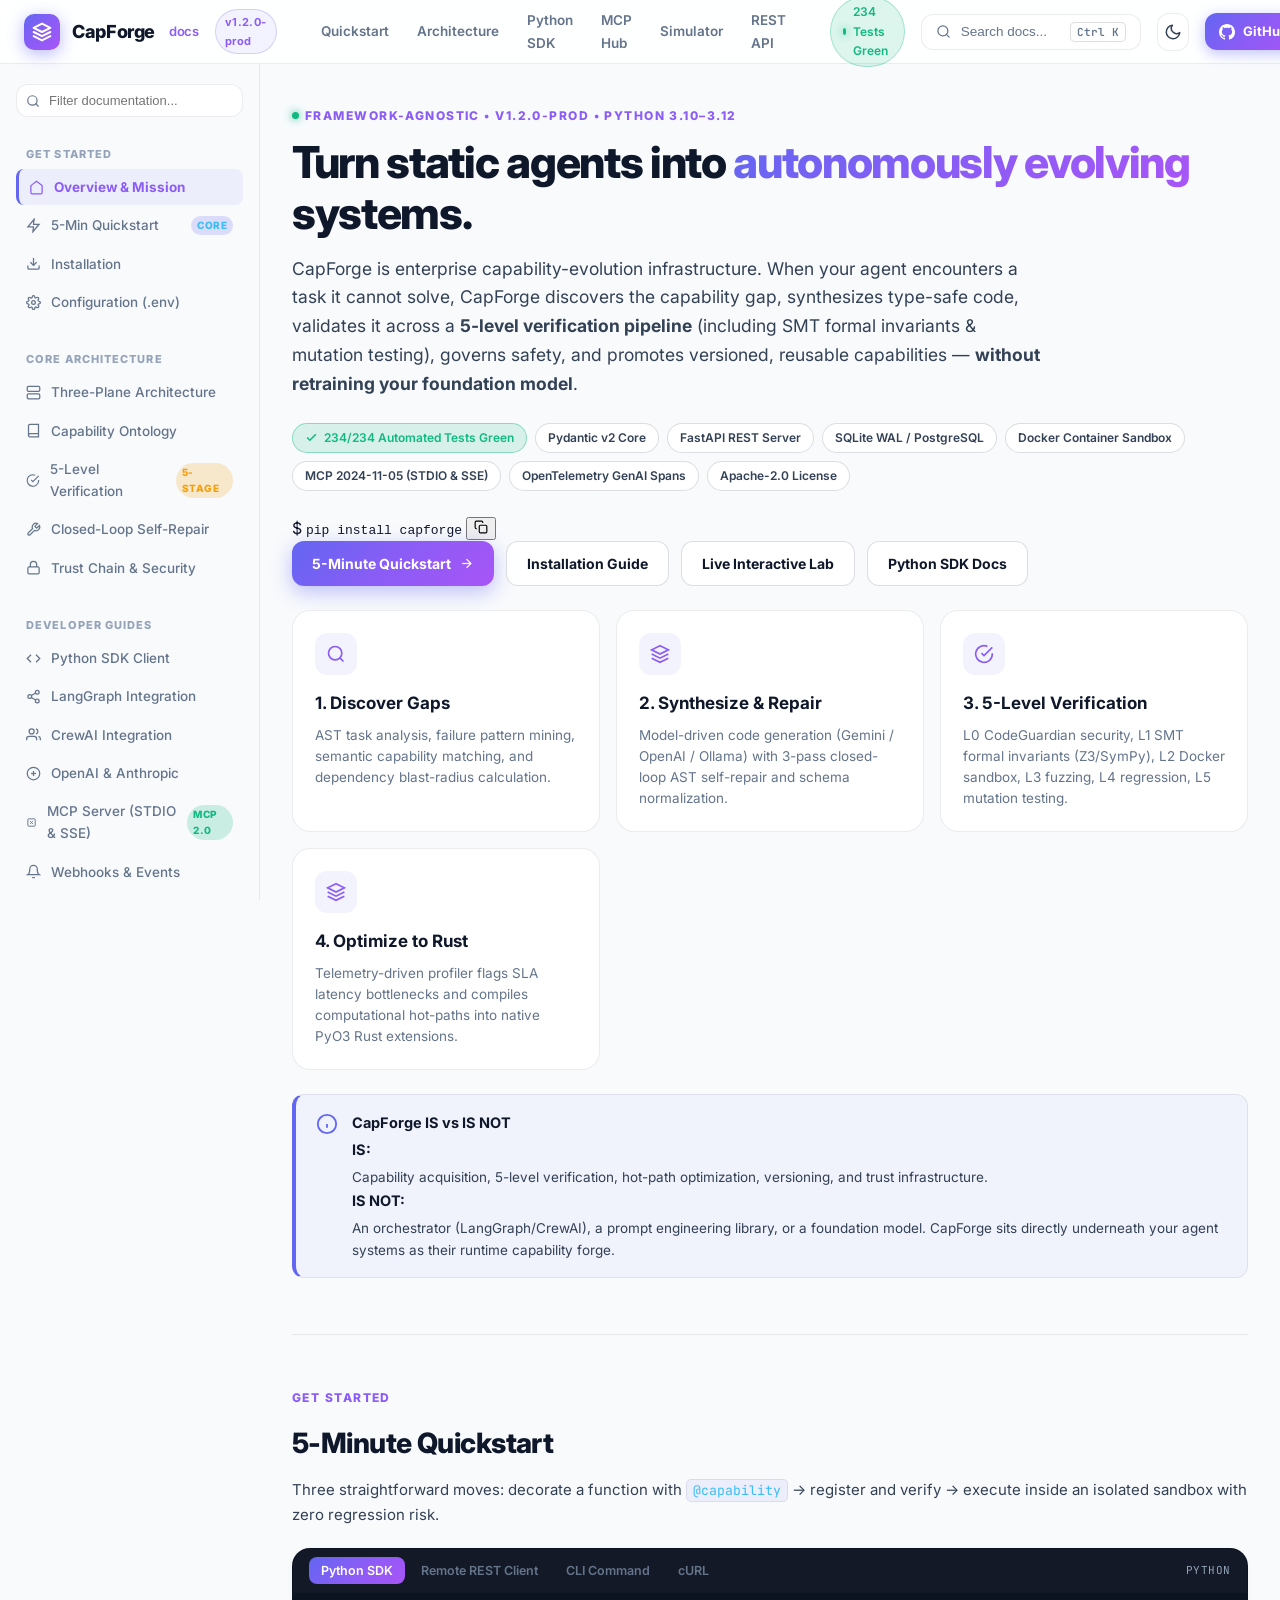
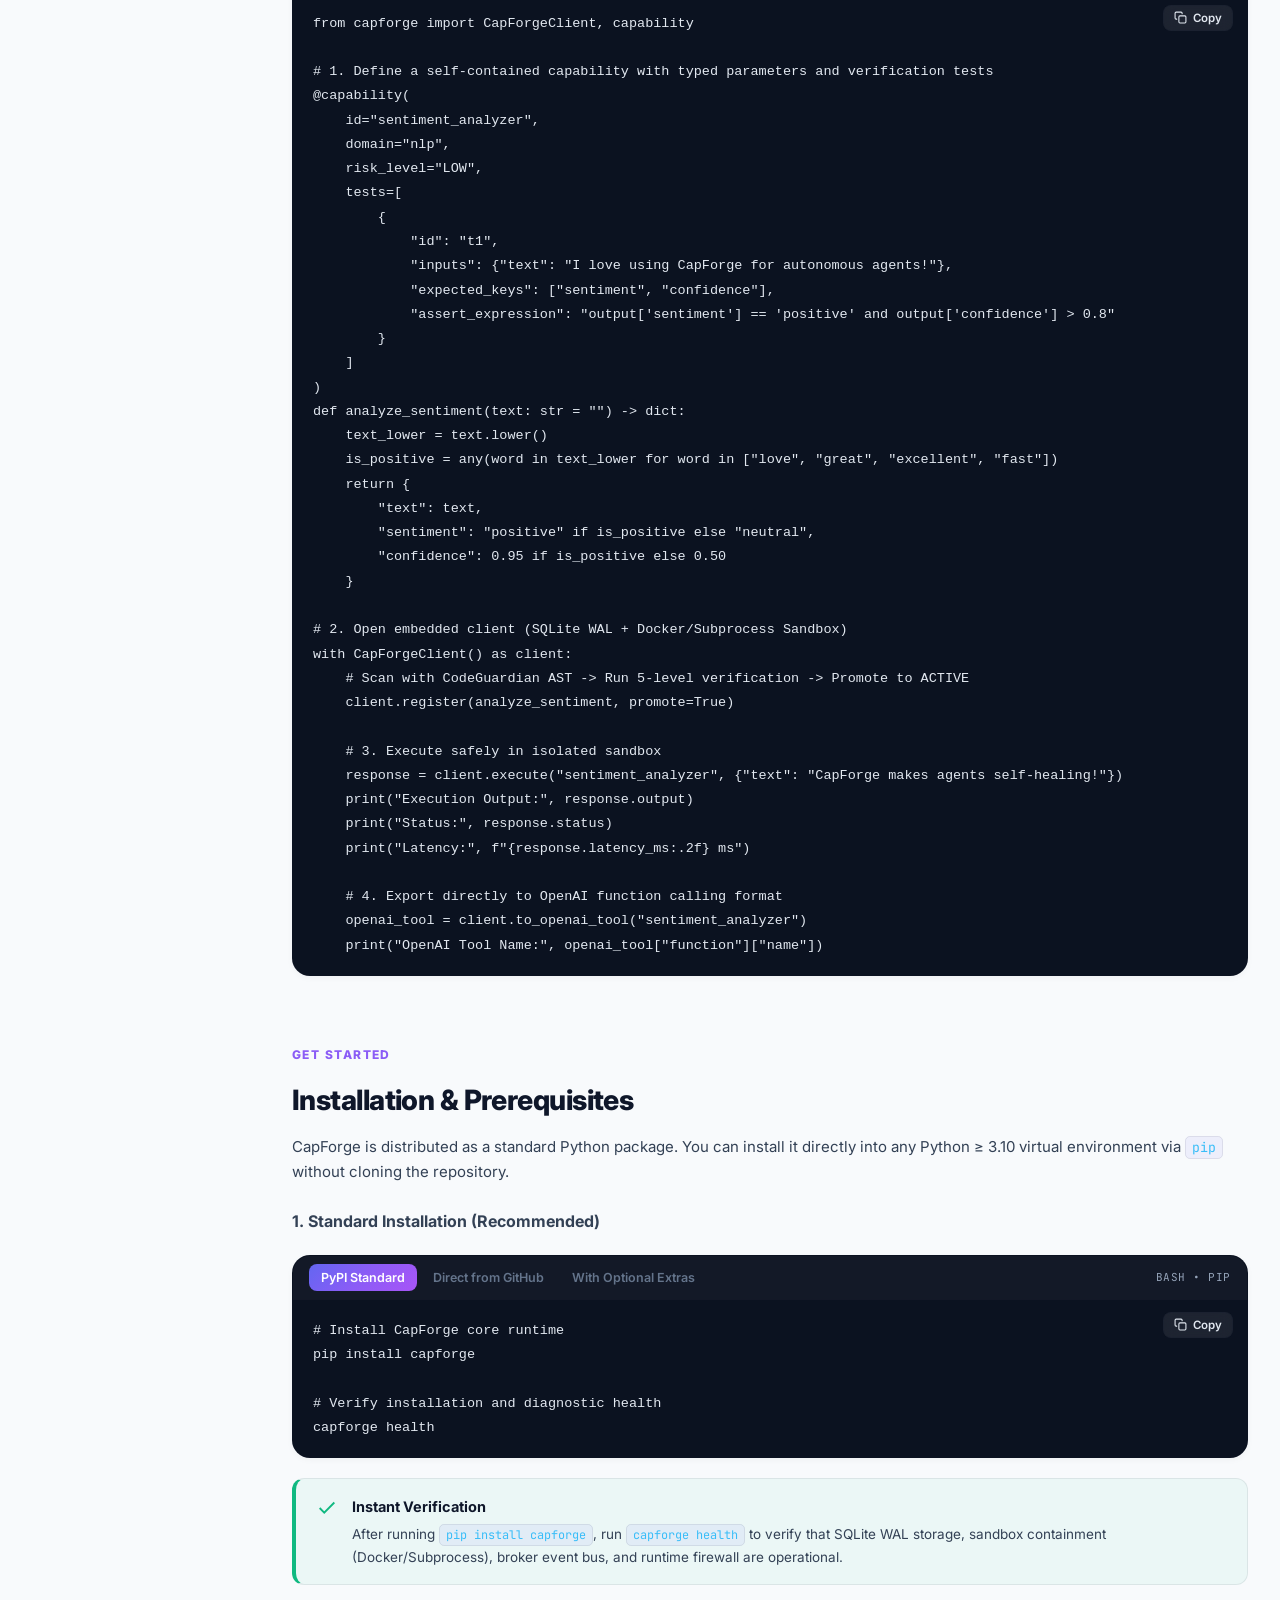
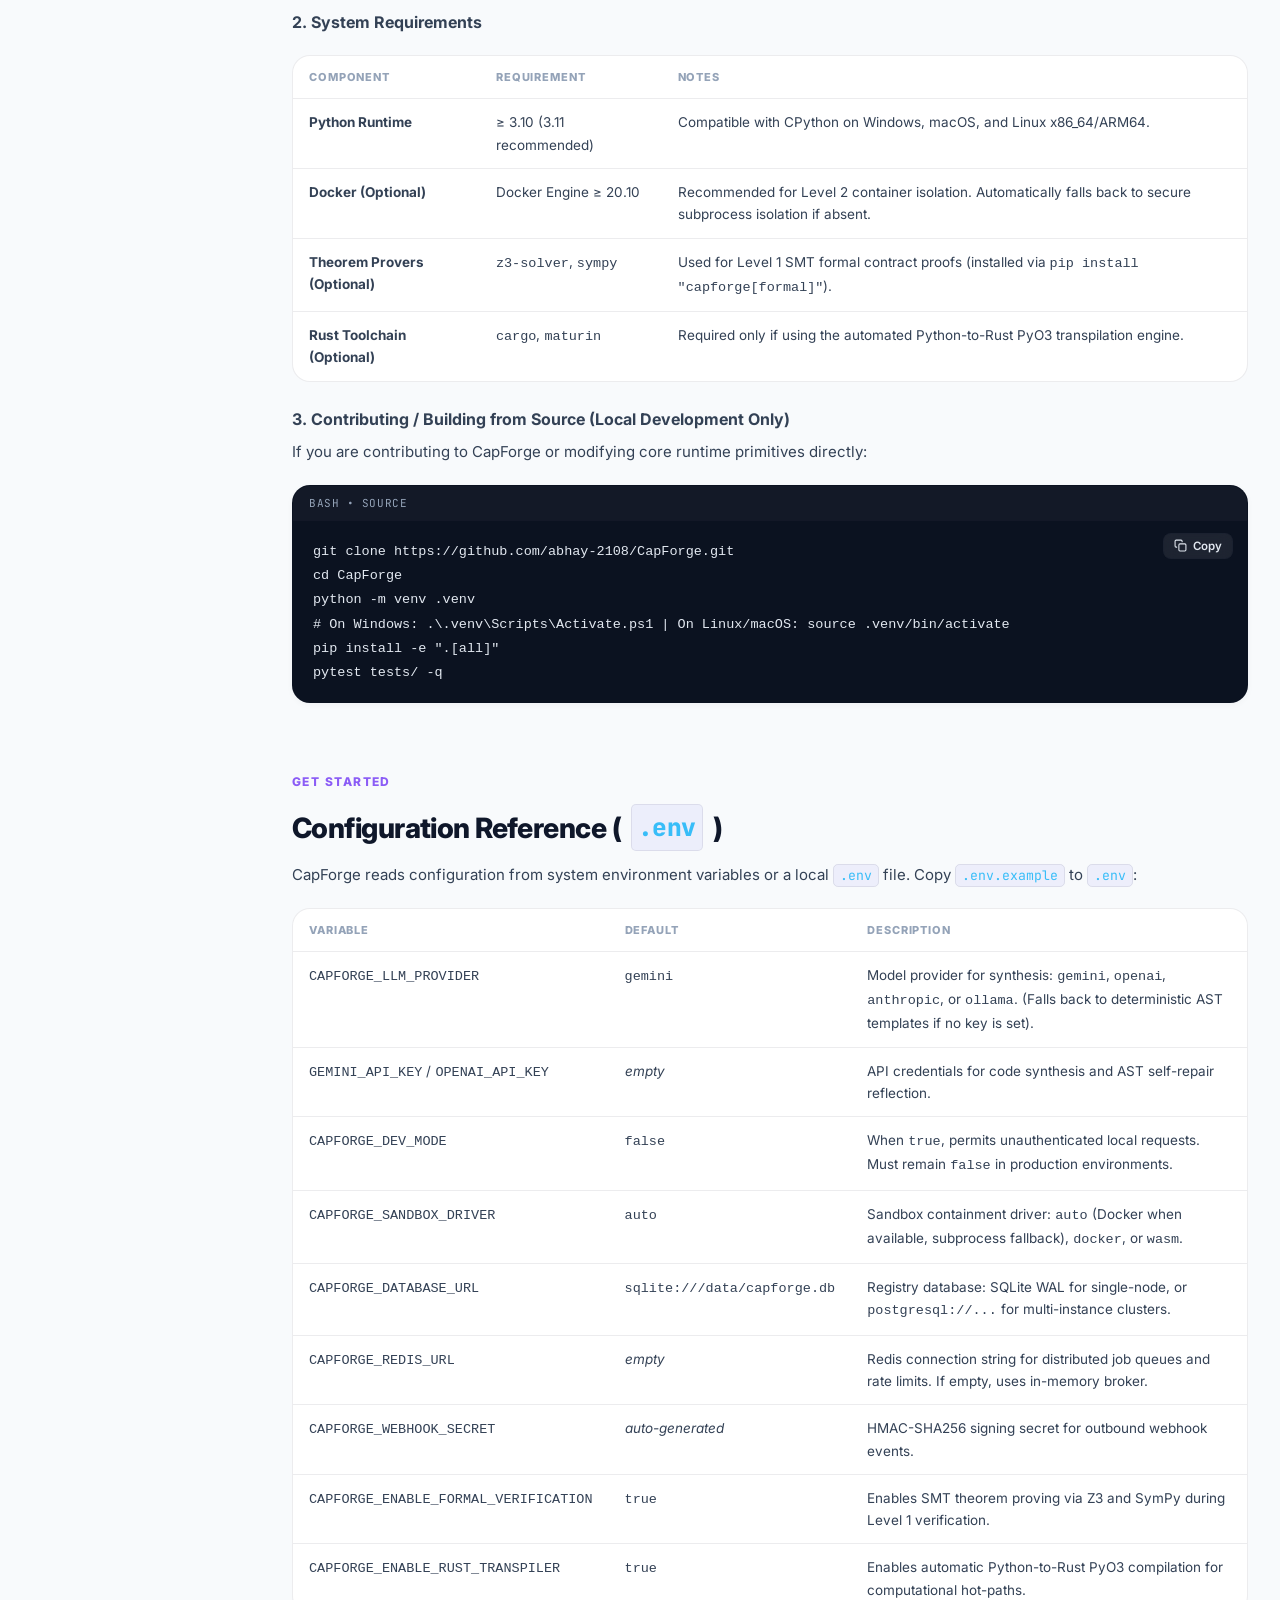
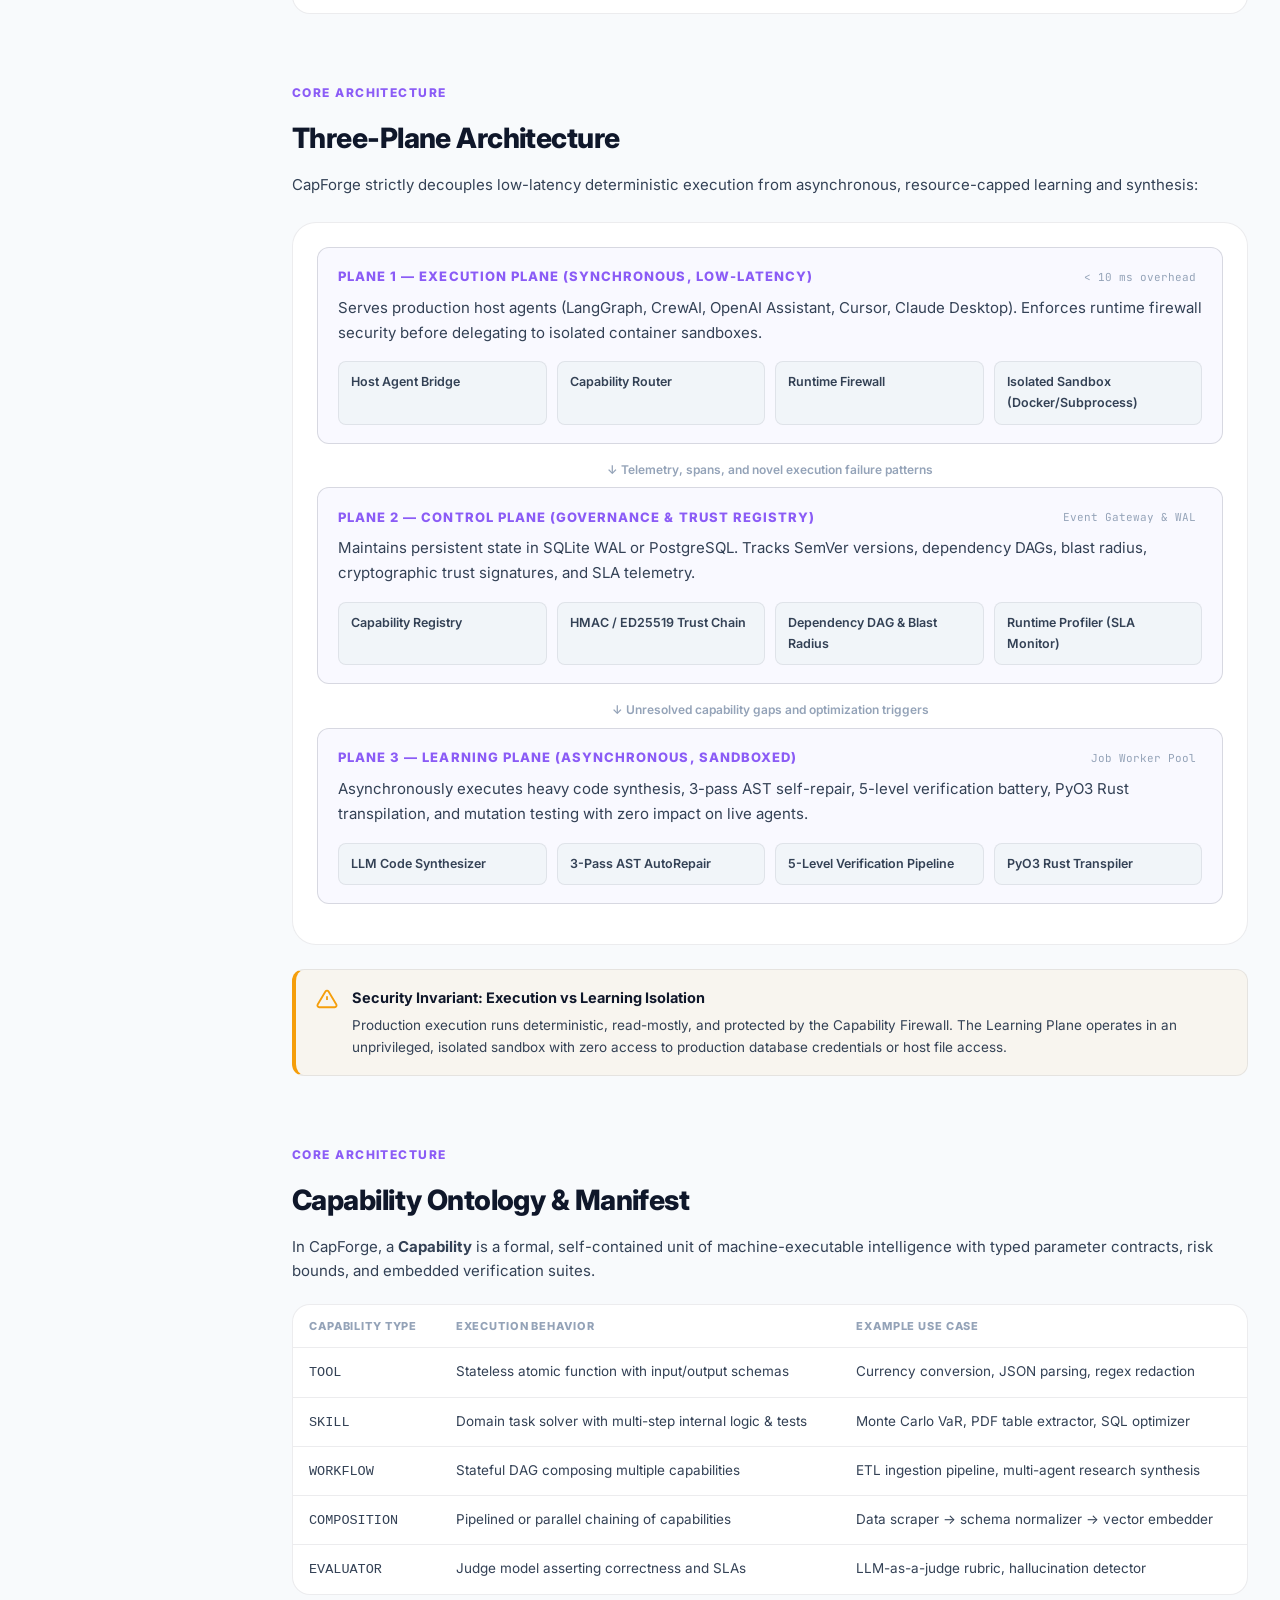
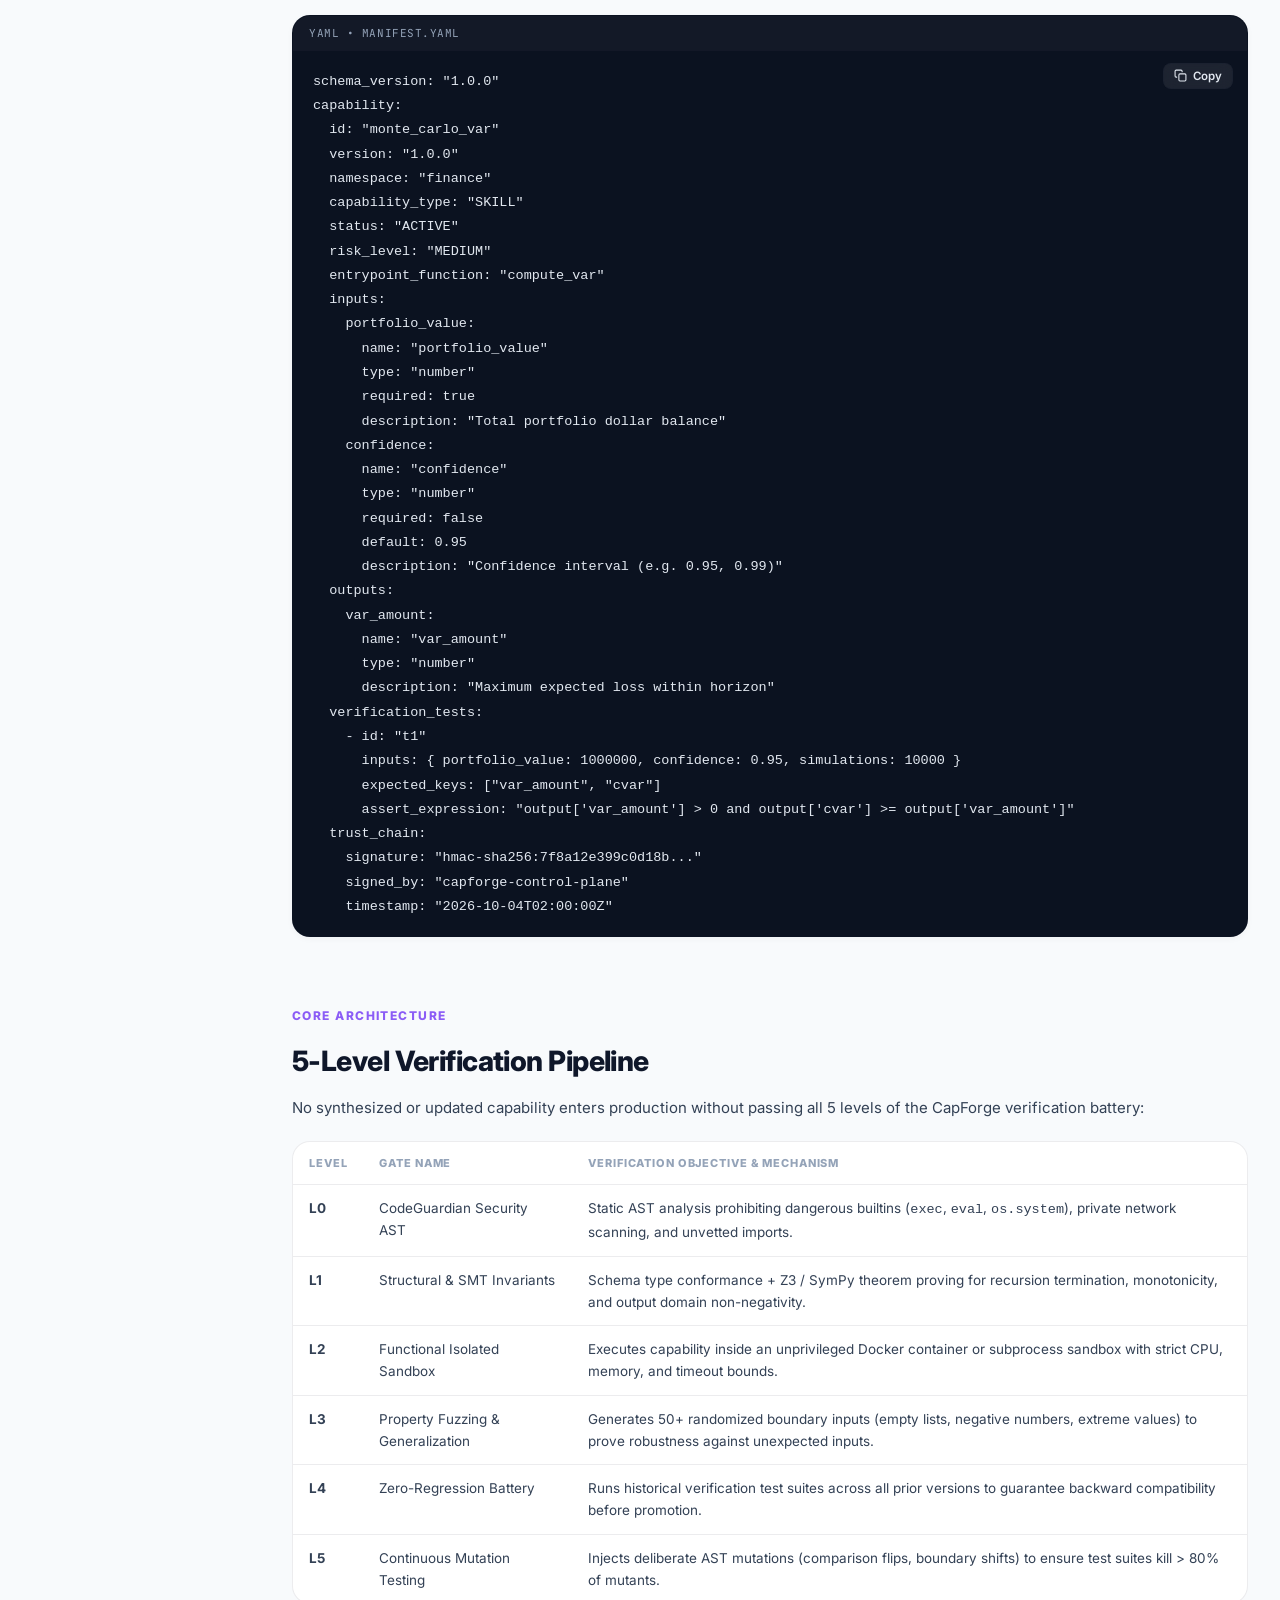
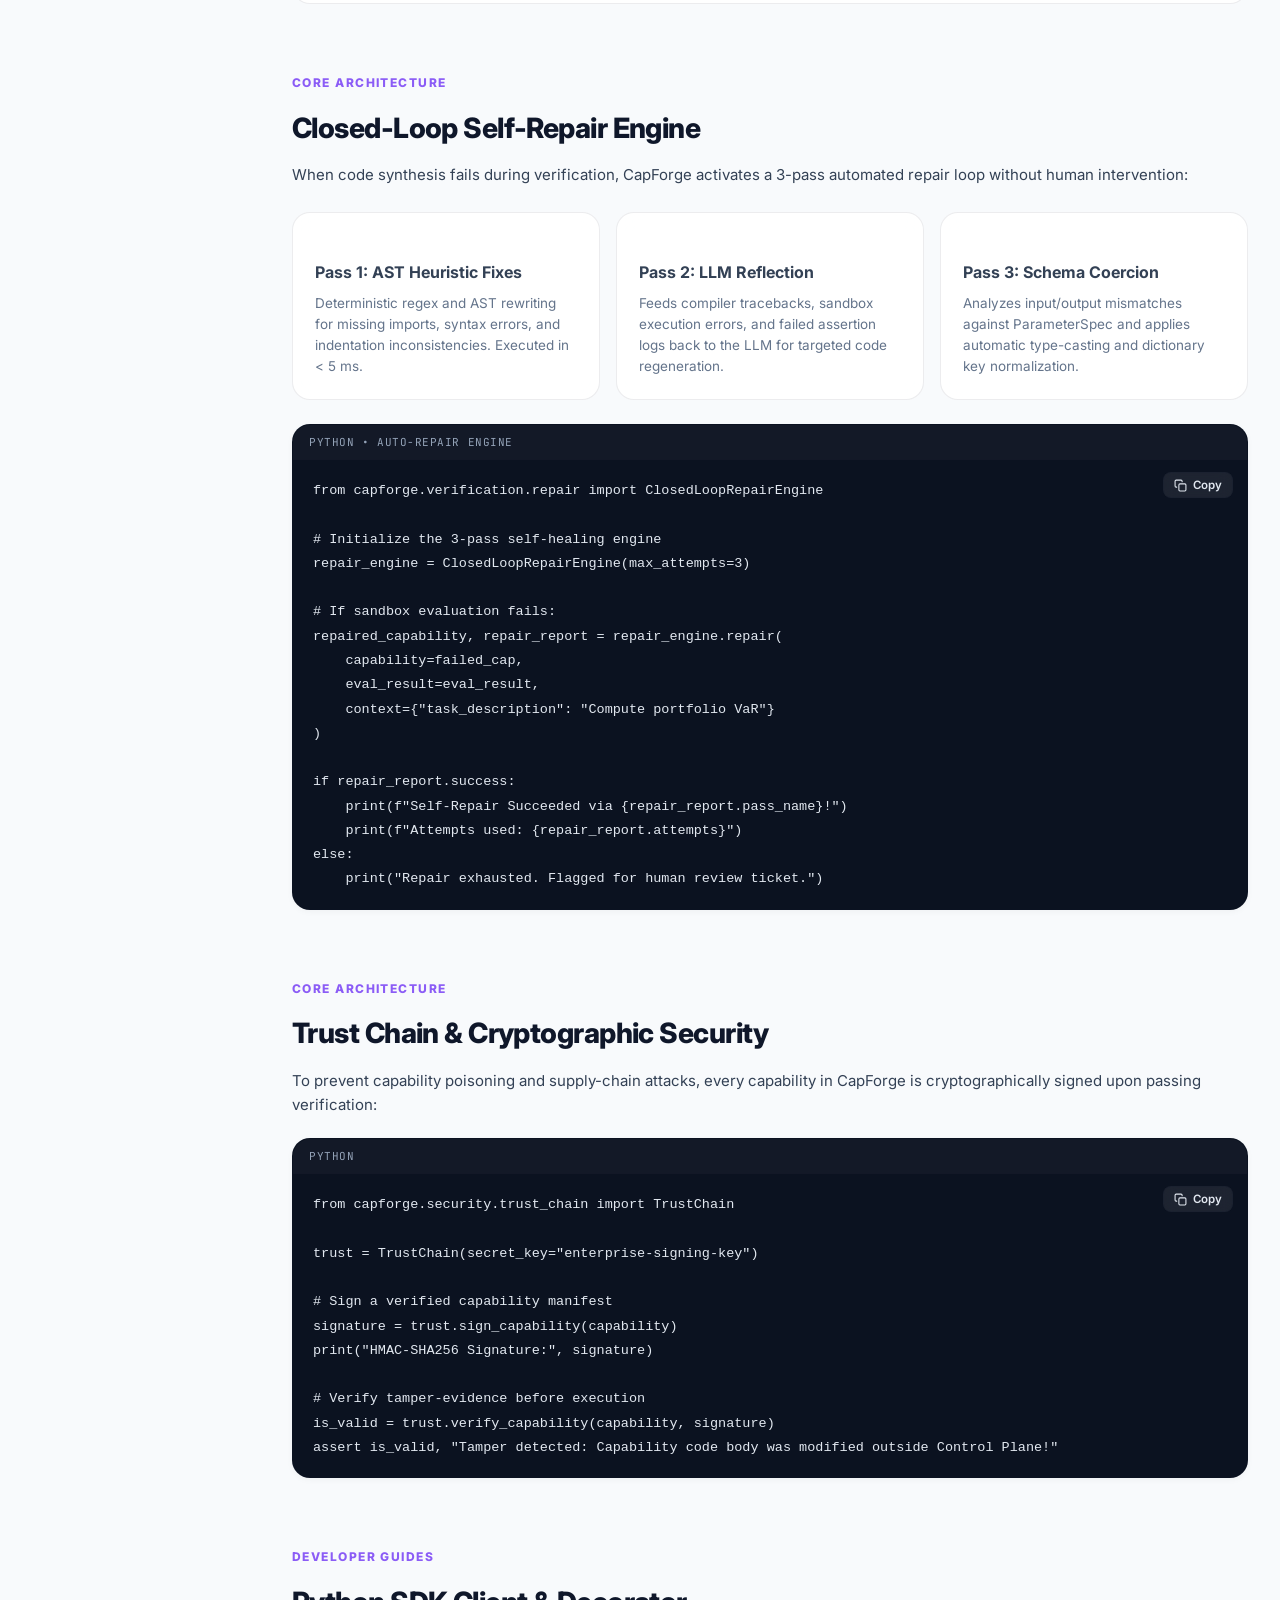
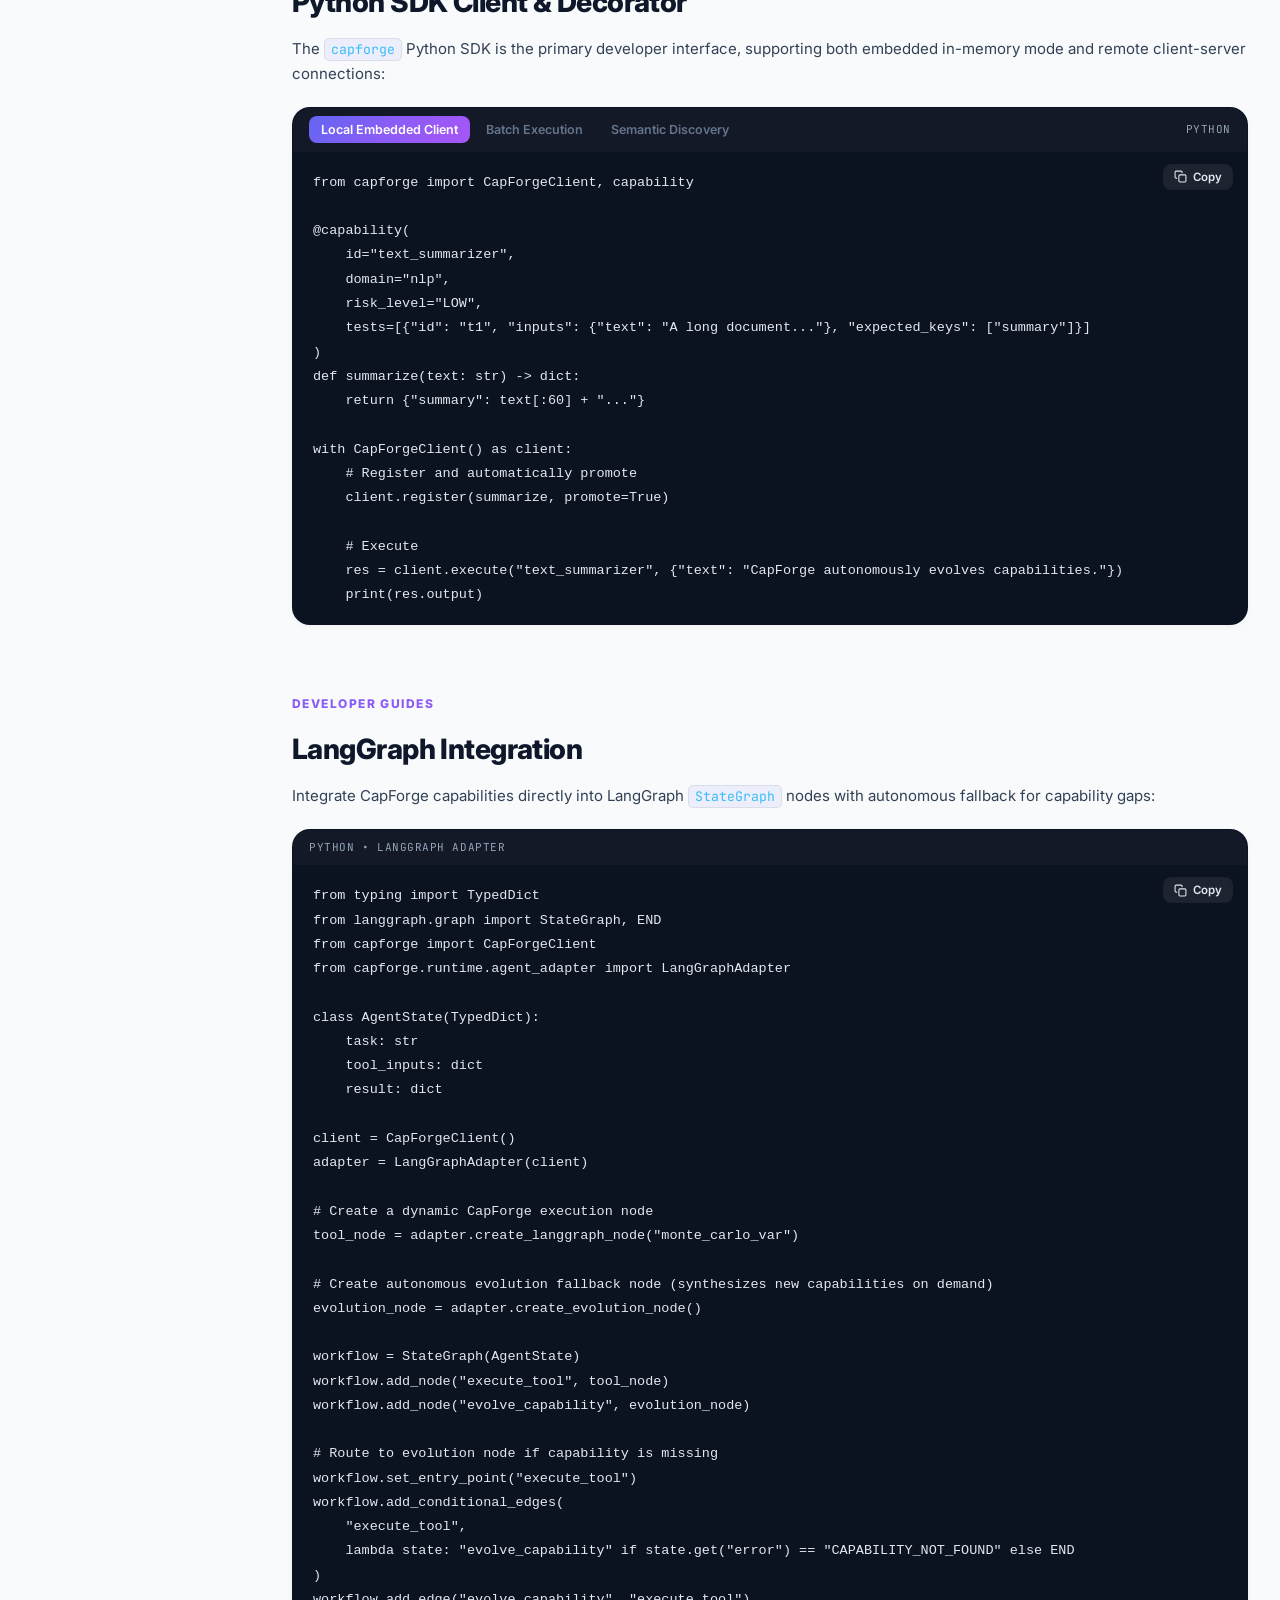
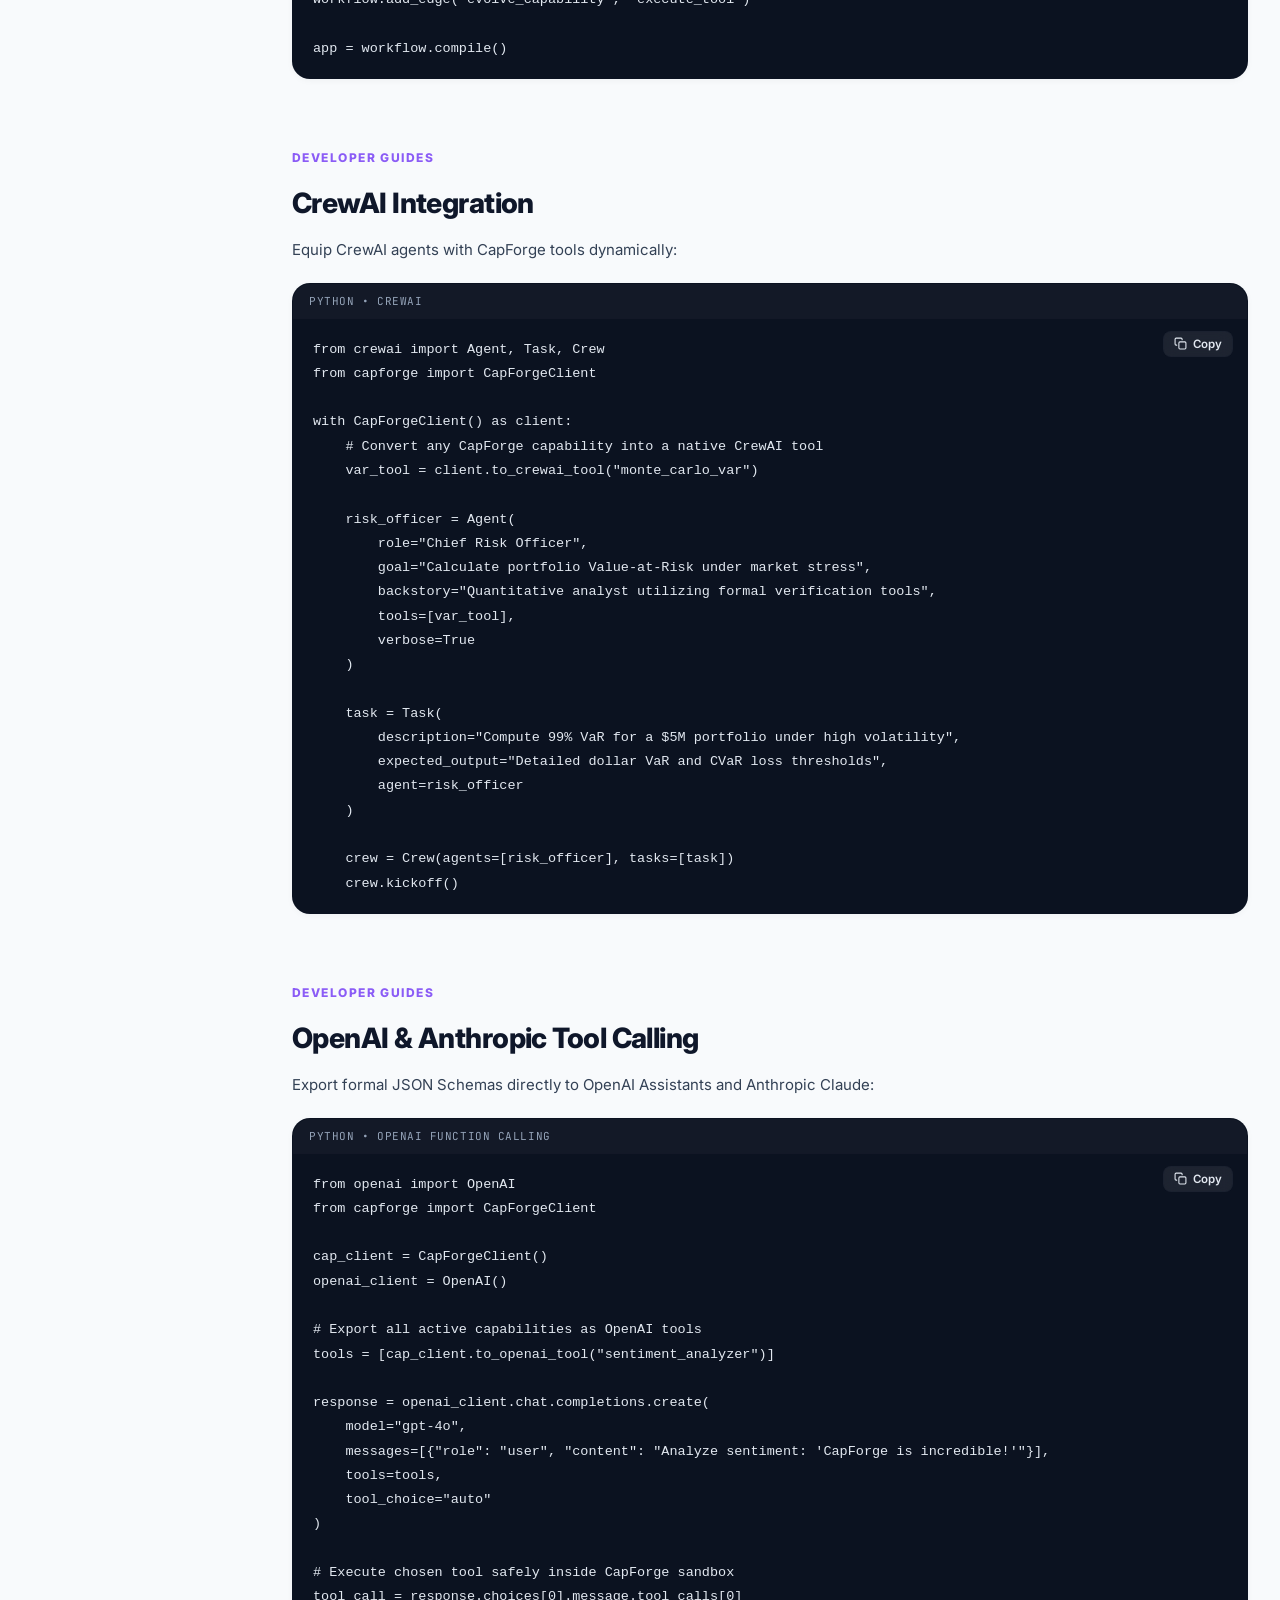
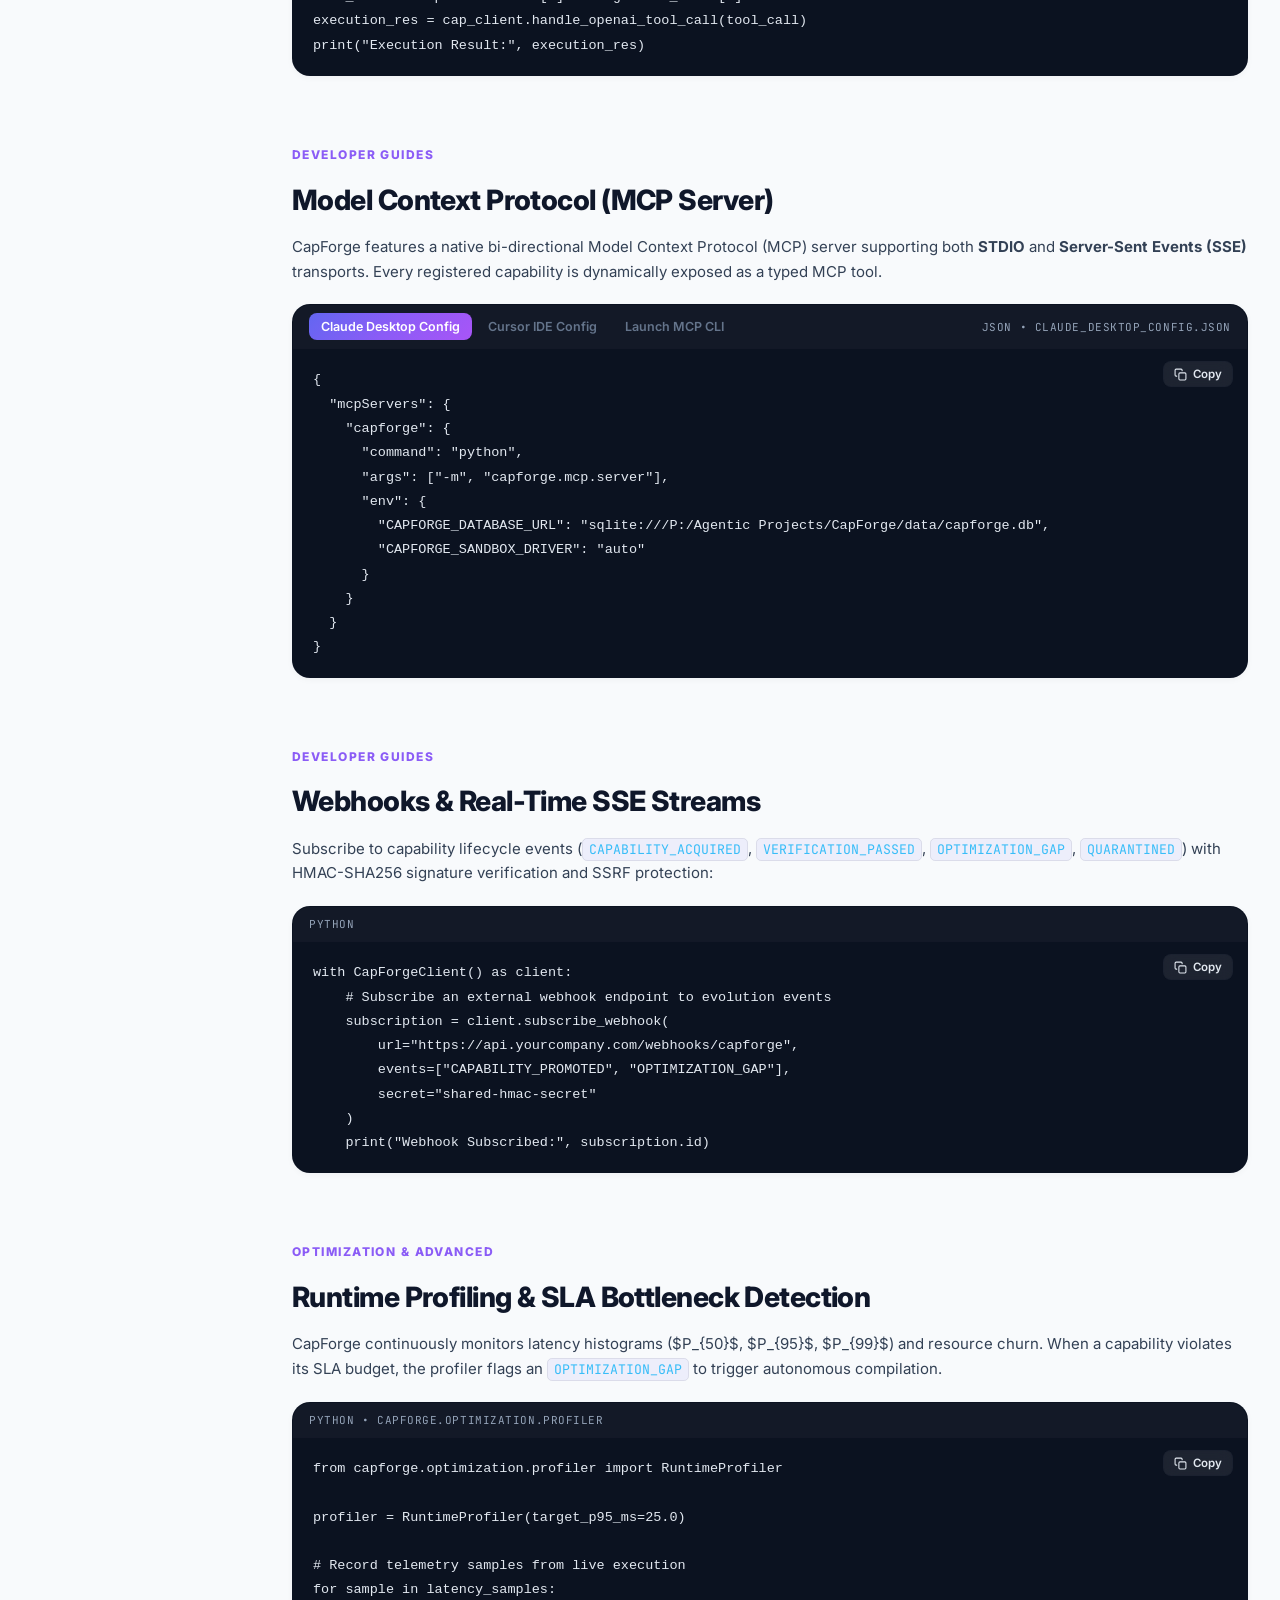
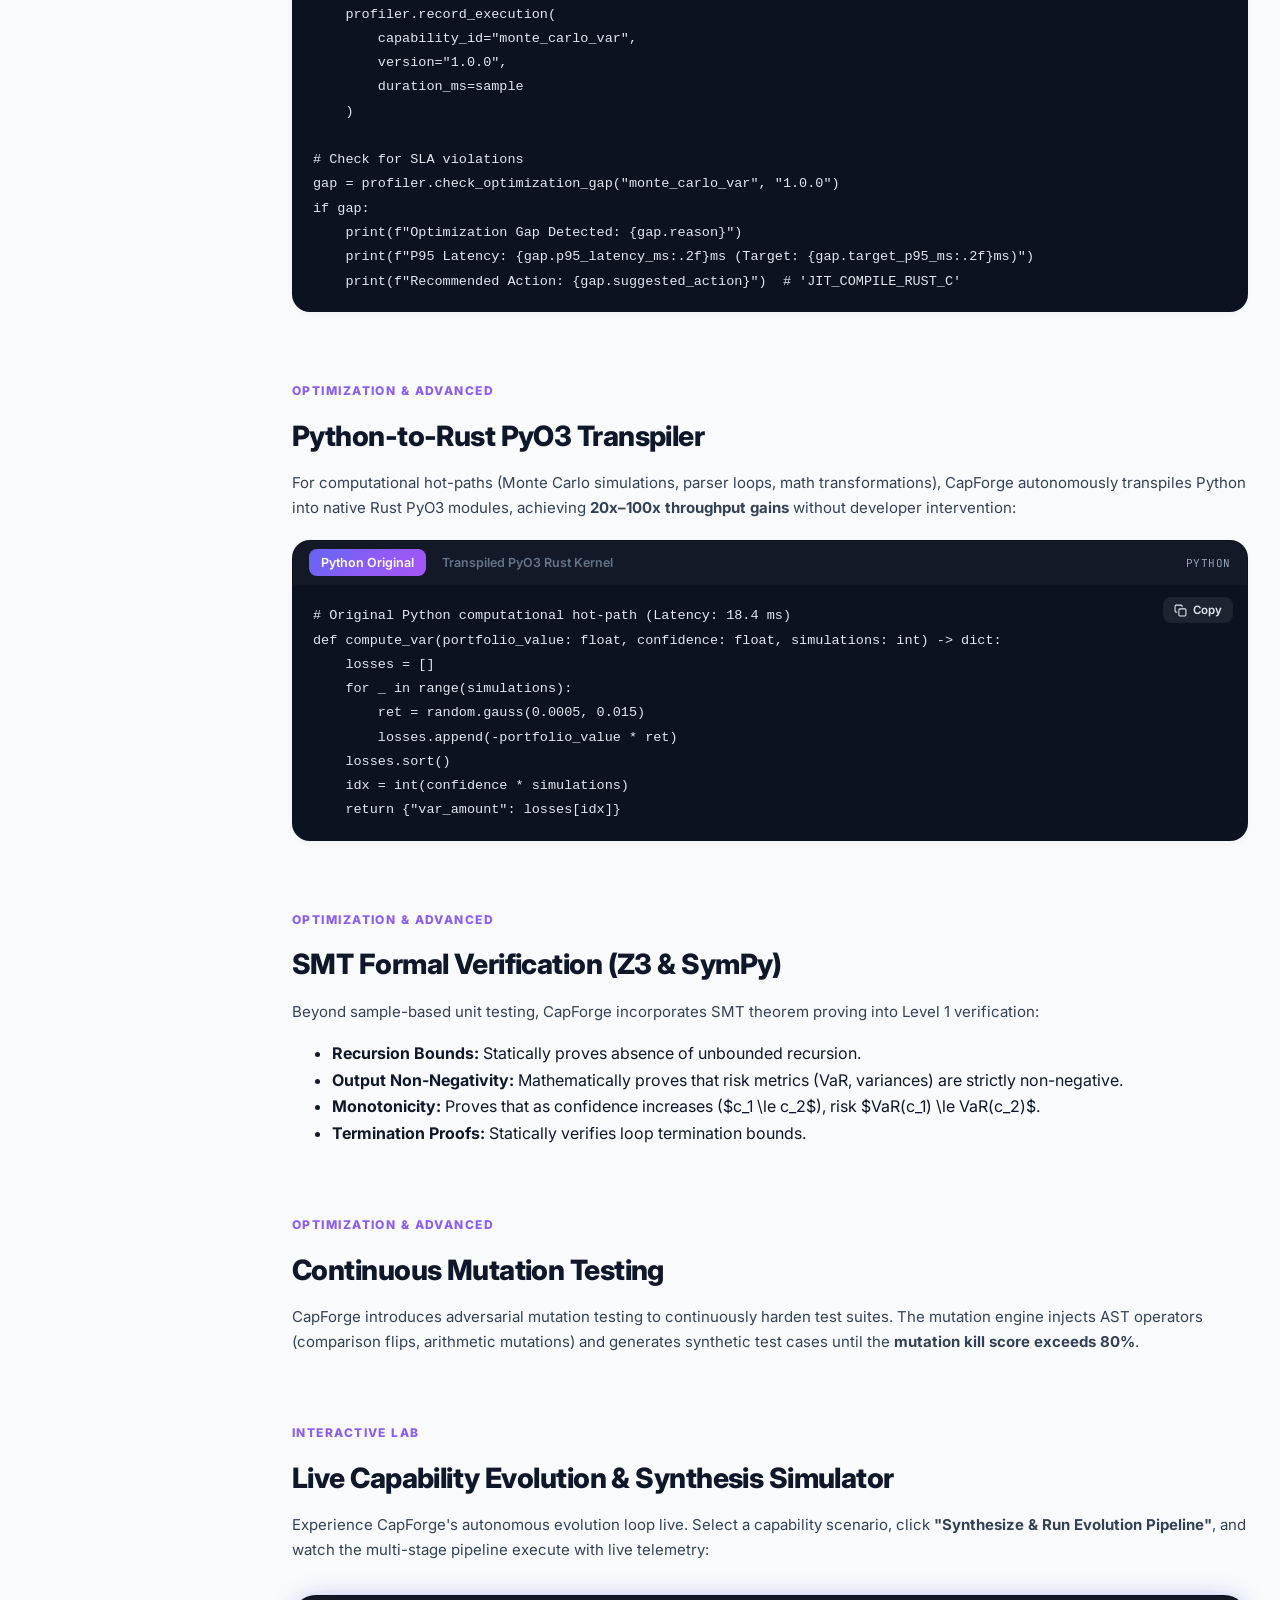
==== commit a70161be: "feat(docs): remove duplicate right sidebar and streamline 2-column responsive layout" ====
--- a/docs/site/index.html
+++ b/docs/site/index.html
@@ -38,6 +38,7 @@
       <a href="#simulator">Simulator</a>
       <a href="#rest">REST API</a>
     </nav>
+    <div class="sidebar-backdrop" id="sidebarBackdrop"></div>
 
     <div class="topbar-spacer"></div>
 
@@ -65,6 +66,18 @@
   <div class="docs-layout">
     <!-- Left Navigation Sidebar -->
     <nav class="sidebar" id="sidebar" aria-label="Documentation navigation">
+      <div class="sidebar-header-mobile">
+        <div class="brand">
+          <div class="brand-icon">
+            <svg viewBox="0 0 24 24" fill="none" stroke="currentColor" stroke-width="2.5" stroke-linecap="round" stroke-linejoin="round"><path d="M12 2L2 7l10 5 10-5-10-5zM2 17l10 5 10-5M2 12l10 5 10-5"/></svg>
+          </div>
+          <span>CapForge</span>
+          <small>docs</small>
+        </div>
+        <button class="icon-btn sidebar-close-btn" id="sidebarClose" aria-label="Close navigation menu">
+          <svg width="18" height="18" viewBox="0 0 24 24" fill="none" stroke="currentColor" stroke-width="2" stroke-linecap="round" stroke-linejoin="round"><line x1="18" y1="6" x2="6" y2="18"/><line x1="6" y1="6" x2="18" y2="18"/></svg>
+        </button>
+      </div>
       <div class="sidebar-filter-wrap">
         <svg class="sidebar-filter-icon" width="14" height="14" viewBox="0 0 24 24" fill="none" stroke="currentColor" stroke-width="2" stroke-linecap="round" stroke-linejoin="round"><circle cx="11" cy="11" r="8"/><line x1="21" y1="21" x2="16.65" y2="16.65"/></svg>
         <input class="sidebar-filter" id="sidebarFilter" placeholder="Filter documentation..." aria-label="Filter documentation">
@@ -1492,51 +1505,6 @@
         <div>Engineered for Autonomous, Self-Healing AI Systems</div>
       </footer>
     </main>
-
-    <!-- Right Table of Contents (TOC) -->
-    <aside class="toc-sidebar" aria-label="Table of contents">
-      <div class="toc-title">On this page</div>
-      <ul class="toc-list">
-        <li><a class="toc-link" href="#overview">Overview &amp; Mission</a></li>
-        <li><a class="toc-link" href="#quickstart">5-Min Quickstart</a></li>
-        <li><a class="toc-link" href="#install">Installation</a></li>
-        <li><a class="toc-link" href="#config">Configuration (.env)</a></li>
-        <li><a class="toc-link" href="#architecture">Three-Plane Architecture</a></li>
-        <li><a class="toc-link" href="#ontology">Capability Ontology</a></li>
-        <li><a class="toc-link" href="#verification">5-Level Verification</a></li>
-        <li><a class="toc-link" href="#repair">Closed-Loop Self-Repair</a></li>
-        <li><a class="toc-link" href="#trust-chain">Trust Chain &amp; Security</a></li>
-        <li><a class="toc-link" href="#sdk">Python SDK Client</a></li>
-        <li><a class="toc-link" href="#langgraph">LangGraph Integration</a></li>
-        <li><a class="toc-link" href="#crewai">CrewAI Integration</a></li>
-        <li><a class="toc-link" href="#openai">OpenAI &amp; Anthropic</a></li>
-        <li><a class="toc-link" href="#mcp">MCP Server (STDIO &amp; SSE)</a></li>
-        <li><a class="toc-link" href="#webhooks">Webhooks &amp; Events</a></li>
-        <li><a class="toc-link" href="#profiler">Runtime Profiling &amp; SLA</a></li>
-        <li><a class="toc-link" href="#transpiler">Python-to-Rust PyO3</a></li>
-        <li><a class="toc-link" href="#formal">SMT Formal Verification</a></li>
-        <li><a class="toc-link" href="#mutation">Continuous Mutation Testing</a></li>
-        <li><a class="toc-link" href="#simulator">Capability Simulator</a></li>
-        <li><a class="toc-link" href="#rest">REST API Reference</a></li>
-        <li><a class="toc-link" href="#cli">CLI Reference</a></li>
-        <li><a class="toc-link" href="#deploy">Deploy &amp; Docker</a></li>
-        <li><a class="toc-link" href="#telemetry">Telemetry &amp; OTel</a></li>
-        <li><a class="toc-link" href="#security">Security &amp; Governance</a></li>
-        <li><a class="toc-link" href="#faq">Troubleshooting &amp; FAQ</a></li>
-      </ul>
-
-      <div class="toc-actions">
-
-        <a class="toc-action-link" href="https://github.com/abhay-2108/CapForge" target="_blank" rel="noopener">
-          <svg width="14" height="14" viewBox="0 0 24 24" fill="none" stroke="currentColor" stroke-width="2"><circle cx="12" cy="12" r="10"/><path d="M9.09 9a3 3 0 0 1 5.83 1c0 2-3 3-3 3"/><line x1="12" y1="17" x2="12.01" y2="17"/></svg>
-          <span>Ask Question on GitHub</span>
-        </a>
-        <a class="toc-action-link" href="#overview">
-          <svg width="14" height="14" viewBox="0 0 24 24" fill="none" stroke="currentColor" stroke-width="2"><polyline points="18 15 12 9 6 15"/></svg>
-          <span>Back to Top</span>
-        </a>
-      </div>
-    </aside>
   </div>
 
   <!-- Search Modal Dialog (Ctrl+K) -->
--- a/docs/site/styles.css
+++ b/docs/site/styles.css
@@ -328,12 +328,12 @@
 }
 
 /* ==========================================================================
-   Main 3-Column Layout
+   Clean 2-Column Documentation Layout (Sidebar + Center Content)
    ========================================================================== */
 .docs-layout {
   display: grid;
-  grid-template-columns: var(--sidebar-w) minmax(0, 1fr) var(--toc-w);
-  max-width: 1540px;
+  grid-template-columns: var(--sidebar-w) minmax(0, 1fr);
+  max-width: 1560px;
   margin: 0 auto;
   min-height: calc(100vh - var(--topbar-h));
 }
@@ -457,10 +457,11 @@
 
 /* Center Content */
 .content-area {
-  padding: 40px 48px 100px;
-  max-width: 940px;
+  padding: 40px 56px 120px;
+  max-width: 1100px;
   min-width: 0;
   margin: 0 auto;
+  width: 100%;
 }
 
 /* Right TOC */
@@ -1330,103 +1331,432 @@
 /* ==========================================================================
    Responsive Breakpoints
    ========================================================================== */
-@media (max-width: 1200px) {
+
+/* ==========================================================================
+   Comprehensive Responsive System (Mobile, Tablet, Desktop)
+   ========================================================================== */
+
+/* Mobile Sidebar Header & Close Button */
+.sidebar-header-mobile {
+  display: none;
+  align-items: center;
+  justify-content: space-between;
+  padding: 0 4px 16px;
+  margin-bottom: 14px;
+  border-bottom: 1px solid var(--border-subtle);
+}
+
+.sidebar-close-btn {
+  width: 34px;
+  height: 34px;
+  border-radius: var(--radius-sm);
+  background: var(--bg-surface-elevated);
+  border: 1px solid var(--border-medium);
+  color: var(--text-secondary);
+  display: grid;
+  place-items: center;
+  cursor: pointer;
+}
+
+/* Sidebar Dimmed Backdrop */
+.sidebar-backdrop {
+  position: fixed;
+  inset: 0;
+  background: rgba(0, 0, 0, 0.65);
+  backdrop-filter: blur(6px);
+  -webkit-backdrop-filter: blur(6px);
+  z-index: 899;
+  display: none;
+  opacity: 0;
+  transition: opacity var(--transition-normal);
+}
+
+.sidebar-backdrop.active {
+  display: block;
+  opacity: 1;
+}
+
+/* Touch improvements for table scrolling */
+.table-container {
+  overflow-x: auto;
+  -webkit-overflow-scrolling: touch;
+  scrollbar-width: thin;
+  scrollbar-color: var(--border-medium) transparent;
+}
+
+.table-container::-webkit-scrollbar {
+  height: 6px;
+}
+.table-container::-webkit-scrollbar-thumb {
+  background: var(--border-medium);
+  border-radius: 3px;
+}
+
+/* --------------------------------------------------------------------------
+   Breakpoint: Compact Laptops & Small Desktops (< 1280px)
+   -------------------------------------------------------------------------- */
+@media (max-width: 1280px) {
+  :root {
+    --sidebar-w: 260px;
+    --toc-w: 210px;
+  }
+  .content-area {
+    padding: 36px 32px 80px;
+  }
+}
+
+/* --------------------------------------------------------------------------
+   Breakpoint: Tablets Landscape (< 1180px)
+   -------------------------------------------------------------------------- */
+@media (max-width: 1180px) {
   .docs-layout {
     grid-template-columns: var(--sidebar-w) minmax(0, 1fr);
   }
   .toc-sidebar {
+    display: none !important;
+  }
+  .content-area {
+    max-width: 100%;
+    padding: 36px 36px 80px;
+  }
+}
+
+/* --------------------------------------------------------------------------
+   Breakpoint: Tablets Portrait (< 960px)
+   -------------------------------------------------------------------------- */
+@media (max-width: 960px) {
+  .topbar {
+    padding: 0 16px;
+    gap: 12px;
+  }
+  .topbar-nav {
+    display: none !important;
+  }
+  .status-pill {
+    display: none !important;
+  }
+  .search-btn {
+    min-width: 150px;
+    padding: 7px 10px;
+  }
+  .search-btn kbd {
     display: none;
   }
-}
-
-@media (max-width: 860px) {
+  .feature-grid {
+    grid-template-columns: repeat(auto-fit, minmax(220px, 1fr));
+  }
+  .arch-plane-grid {
+    grid-template-columns: repeat(2, 1fr);
+  }
+  .sim-body {
+    grid-template-columns: 1fr;
+  }
+  .sim-editor {
+    border-right: none;
+    border-bottom: 1px solid var(--border-subtle);
+  }
+}
+
+/* --------------------------------------------------------------------------
+   Breakpoint: Handheld Devices & Phones (< 768px)
+   -------------------------------------------------------------------------- */
+@media (max-width: 768px) {
+  :root {
+    --topbar-h: 58px;
+  }
+
   .docs-layout {
     grid-template-columns: 1fr;
   }
+
+  /* Off-canvas mobile drawer */
   .sidebar {
-    position: fixed;
-    top: var(--topbar-h);
-    left: 0;
-    bottom: 0;
-    width: 290px;
-    z-index: 90;
-    background: var(--bg-base);
+    position: fixed !important;
+    top: 0 !important;
+    left: 0 !important;
+    bottom: 0 !important;
+    width: min(320px, 86vw) !important;
+    height: 100vh !important;
+    z-index: 1000 !important;
+    background: var(--bg-base) !important;
+    border-right: 1px solid var(--border-medium) !important;
+    box-shadow: 0 0 50px rgba(0, 0, 0, 0.8) !important;
     transform: translateX(-100%);
     transition: transform var(--transition-normal);
-  }
+    padding: 16px 14px 40px !important;
+  }
+
   .sidebar.open {
     transform: translateX(0);
-    box-shadow: var(--shadow-lg);
-  }
+  }
+
+  .sidebar-header-mobile {
+    display: flex;
+  }
+
   .menu-toggle {
-    display: grid;
-  }
-  .topbar-nav {
+    display: grid !important;
+  }
+
+  .brand span {
+    font-size: 16px;
+  }
+
+  .brand small {
     display: none;
   }
+
   .content-area {
-    padding: 24px 20px 80px;
-  }
+    padding: 24px 16px 60px;
+  }
+
+  /* Hero Section */
+  .hero {
+    margin-bottom: 36px;
+    padding-bottom: 24px;
+  }
+
   .hero h1 {
-    font-size: 32px;
-  }
+    font-size: 30px;
+    line-height: 1.2;
+    letter-spacing: -0.02em;
+  }
+
+  .hero p.lead {
+    font-size: 15px;
+    line-height: 1.6;
+    margin-bottom: 18px;
+  }
+
+  .badge-cloud {
+    gap: 6px;
+    margin-bottom: 18px;
+  }
+
+  .badge-tag {
+    font-size: 11px;
+    padding: 3px 8px;
+  }
+
+  .hero-install-box {
+    width: 100%;
+    max-width: 100%;
+    box-sizing: border-box;
+    justify-content: space-between;
+    font-size: 12px;
+    padding: 8px 12px;
+  }
+
+  .hero-actions {
+    flex-direction: column;
+    gap: 8px;
+  }
+
+  .hero-actions .btn {
+    width: 100%;
+    min-height: 42px;
+  }
+
+  /* Code boxes */
+  .code-box {
+    margin: 16px 0;
+    border-radius: var(--radius-md);
+  }
+
+  .code-header {
+    padding: 6px 10px;
+    flex-wrap: wrap;
+    gap: 6px;
+  }
+
+  .code-tabs {
+    overflow-x: auto;
+    -webkit-overflow-scrolling: touch;
+    white-space: nowrap;
+    scrollbar-width: none;
+    max-width: 100%;
+  }
+
+  .code-tabs::-webkit-scrollbar {
+    display: none;
+  }
+
+  .code-tab-btn {
+    font-size: 11px;
+    padding: 5px 8px;
+    flex-shrink: 0;
+  }
+
+  pre {
+    padding: 14px 12px;
+    font-size: 11.8px;
+    line-height: 1.55;
+  }
+
+  .copy-button {
+    top: 8px;
+    right: 8px;
+    font-size: 10px;
+    padding: 3px 7px;
+  }
+
+  /* Simulator */
+  .simulator-panel {
+    border-radius: var(--radius-lg);
+    margin: 24px 0;
+  }
+
+  .simulator-controls {
+    grid-template-columns: 1fr;
+    gap: 10px;
+    padding: 12px;
+  }
+
+  .sim-run-btn {
+    width: 100%;
+    justify-content: center;
+  }
+
   .sim-pipeline-stages {
+    display: flex;
+    overflow-x: auto;
+    -webkit-overflow-scrolling: touch;
+    gap: 8px;
+    padding: 10px 12px;
+    scrollbar-width: none;
+  }
+
+  .sim-pipeline-stages::-webkit-scrollbar {
+    display: none;
+  }
+
+  .sim-stage {
+    flex: 0 0 110px;
+    padding: 8px;
+  }
+
+  .sim-stage-name {
+    font-size: 11px;
+  }
+
+  .sim-body {
+    min-height: 180px;
+  }
+
+  .sim-editor, .sim-results {
+    padding: 12px;
+    font-size: 11.5px;
+    max-height: 240px;
+  }
+
+  .sim-footer {
+    flex-direction: column;
+    align-items: flex-start;
+    gap: 6px;
+    padding: 10px 12px;
+  }
+
+  /* Search Modal */
+  .modal-overlay {
+    padding: 16px 10px;
+    align-items: flex-start;
+  }
+
+  .modal-dialog {
+    border-radius: var(--radius-lg);
+  }
+
+  .modal-input {
+    font-size: 15px;
+    padding: 14px 14px 14px 42px;
+  }
+
+  .modal-footer {
+    font-size: 10.5px;
+    padding: 8px 12px;
+  }
+}
+
+/* --------------------------------------------------------------------------
+   Breakpoint: Small Phones (< 480px)
+   -------------------------------------------------------------------------- */
+@media (max-width: 480px) {
+  .topbar {
+    padding: 0 10px;
+    gap: 8px;
+  }
+
+  .search-btn {
+    min-width: unset;
+    padding: 7px 9px;
+  }
+
+  .search-btn span {
+    display: none;
+  }
+
+  .github-btn span {
+    display: none;
+  }
+
+  .github-btn {
+    padding: 7px 10px;
+  }
+
+  .ver-badge {
+    display: none;
+  }
+
+  .hero h1 {
+    font-size: 25px;
+  }
+
+  section.doc-section h2 {
+    font-size: 21px;
+  }
+
+  section.doc-section h3 {
+    font-size: 17px;
+  }
+
+  .feature-grid {
     grid-template-columns: 1fr;
   }
-  .sim-body {
+
+  .arch-plane-grid {
     grid-template-columns: 1fr;
   }
-}
-
-/* Hero Install Box */
-.hero-install-box {
-  display: inline-flex;
-  align-items: center;
-  gap: 12px;
-  padding: 8px 18px;
-  background: var(--bg-surface-elevated);
-  border: 1px solid var(--border-medium);
-  border-radius: var(--radius-md);
-  margin-bottom: 24px;
-  font-family: var(--font-mono);
-  font-size: 13.5px;
-  box-shadow: var(--shadow-sm);
-  transition: var(--transition-fast);
-}
-
-.hero-install-box:hover {
-  border-color: var(--accent-indigo);
-  box-shadow: 0 0 16px rgba(99, 102, 241, 0.25);
-}
-
-.hero-install-box .prompt {
-  color: var(--accent-indigo);
-  user-select: none;
-  font-weight: 700;
-}
-
-.hero-install-box code {
-  color: var(--text-primary);
-  font-weight: 500;
-}
-
-.hero-copy-btn {
-  background: transparent;
-  border: none;
-  color: var(--text-muted);
-  cursor: pointer;
-  display: grid;
-  place-items: center;
-  padding: 5px;
-  border-radius: var(--radius-xs);
-  transition: var(--transition-fast);
-}
-
-.hero-copy-btn:hover {
-  color: var(--text-primary);
-  background: rgba(255, 255, 255, 0.08);
-}
-
-.hero-copy-btn.copied {
-  color: var(--success);
-}
+
+  .callout {
+    padding: 12px;
+    gap: 10px;
+  }
+
+  .callout-icon {
+    width: 18px;
+    height: 18px;
+  }
+
+  .callout-content strong {
+    font-size: 13px;
+  }
+
+  .callout-content p {
+    font-size: 12px;
+  }
+
+  table {
+    min-width: 520px;
+  }
+
+  th, td {
+    padding: 9px 10px;
+    font-size: 12px;
+  }
+
+  footer.docs-footer {
+    flex-direction: column;
+    align-items: flex-start;
+    gap: 10px;
+  }
+}
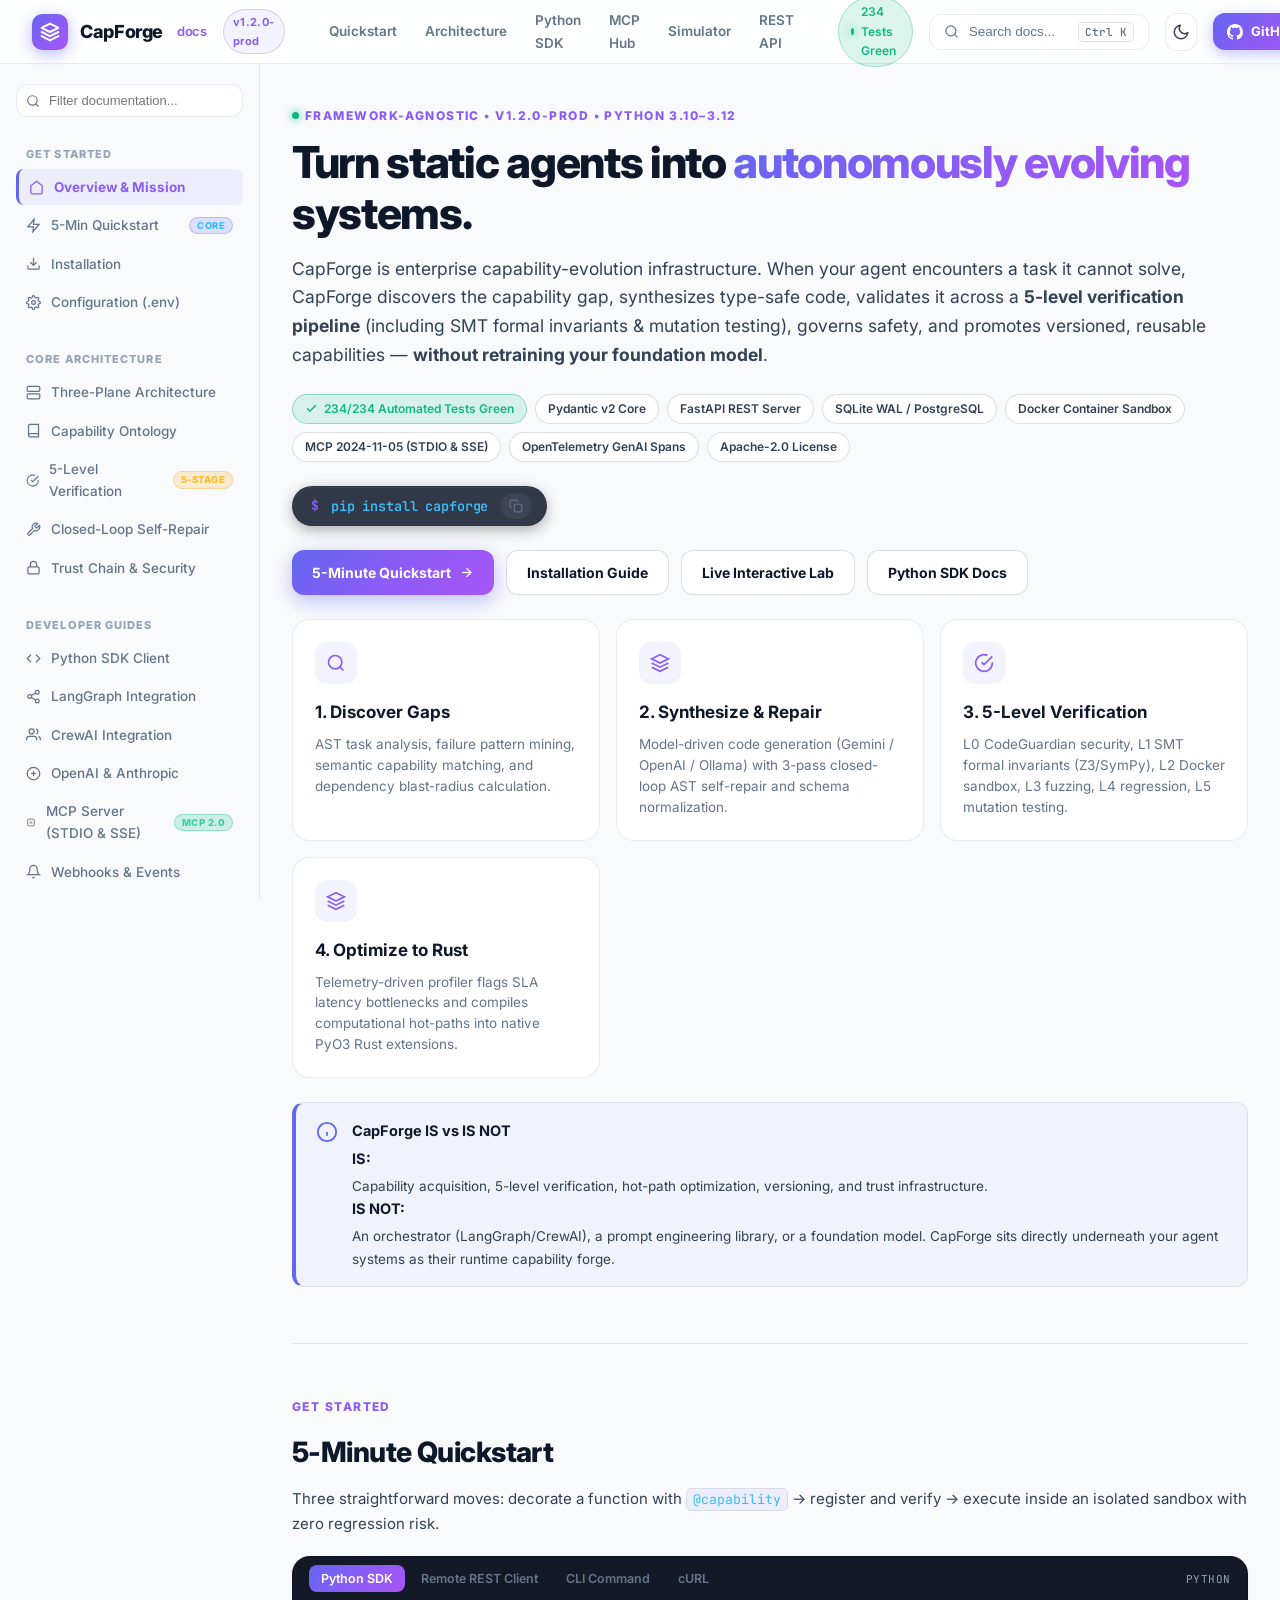
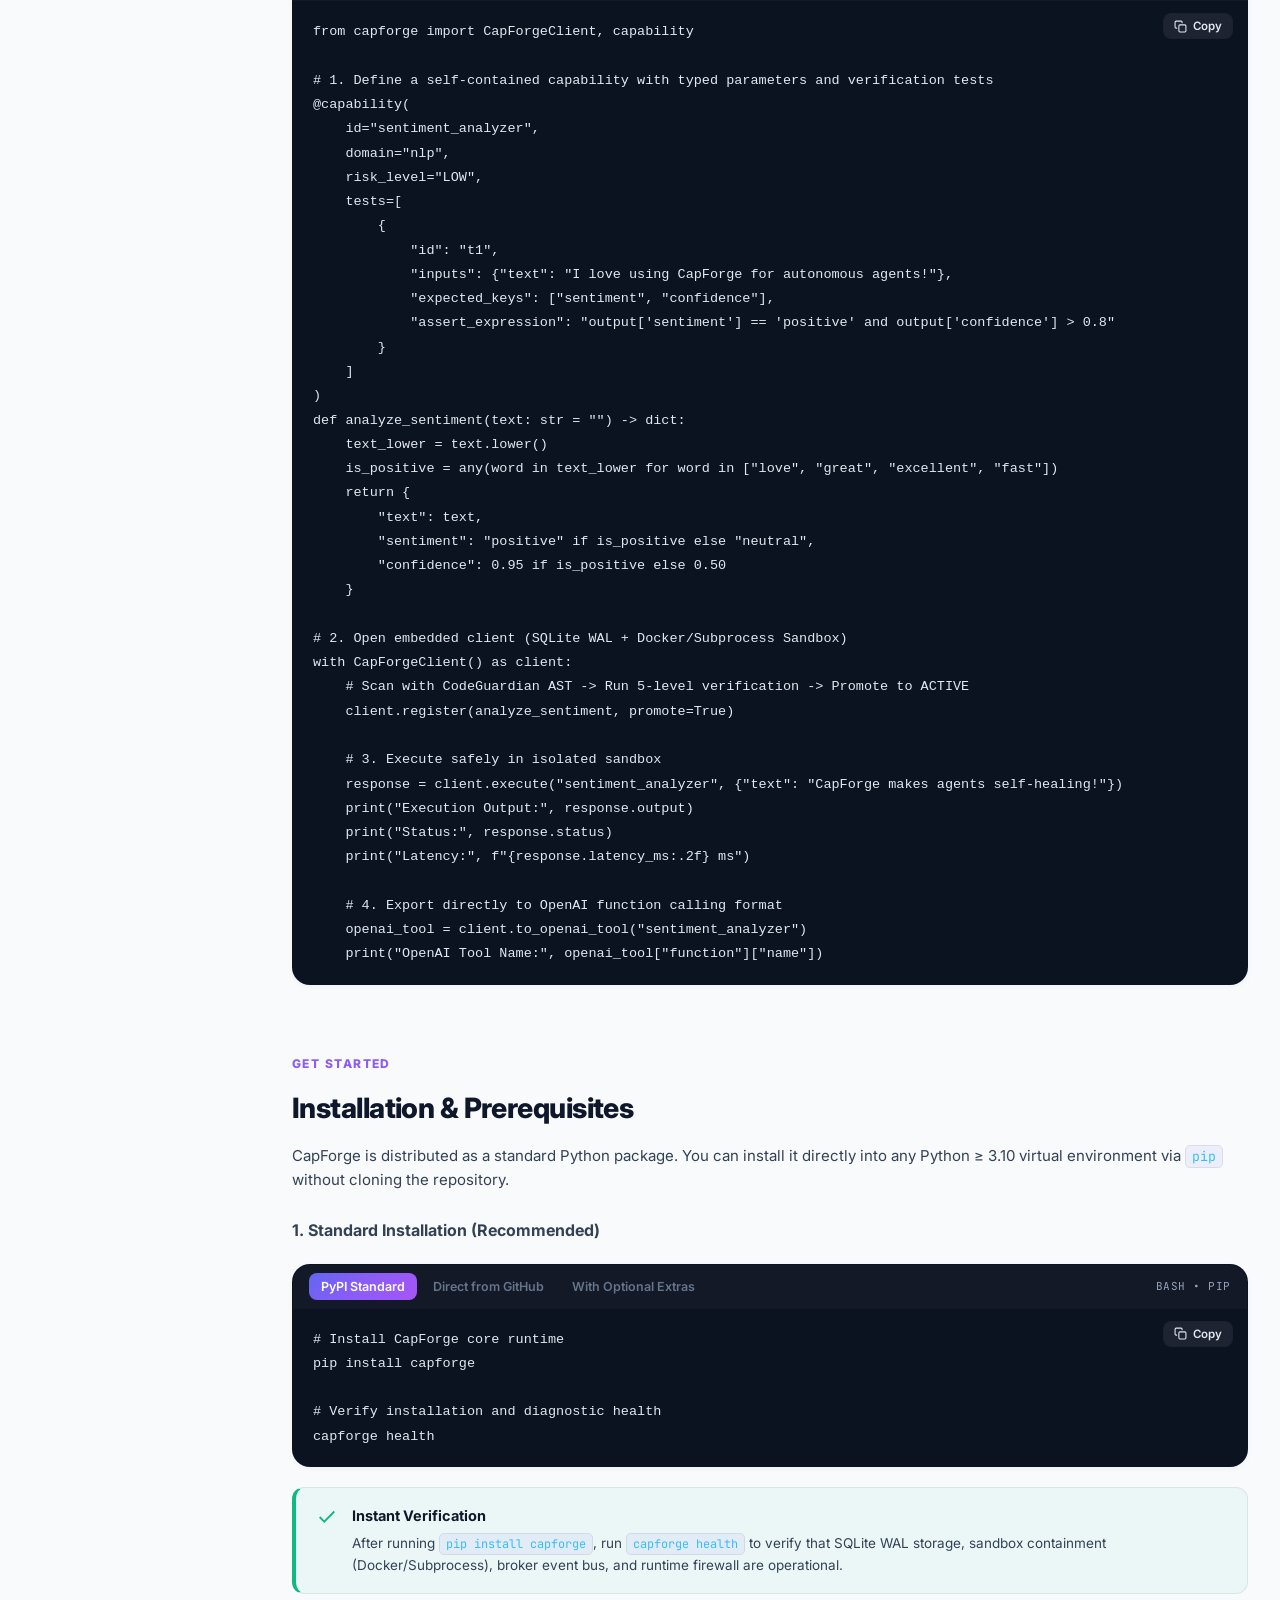
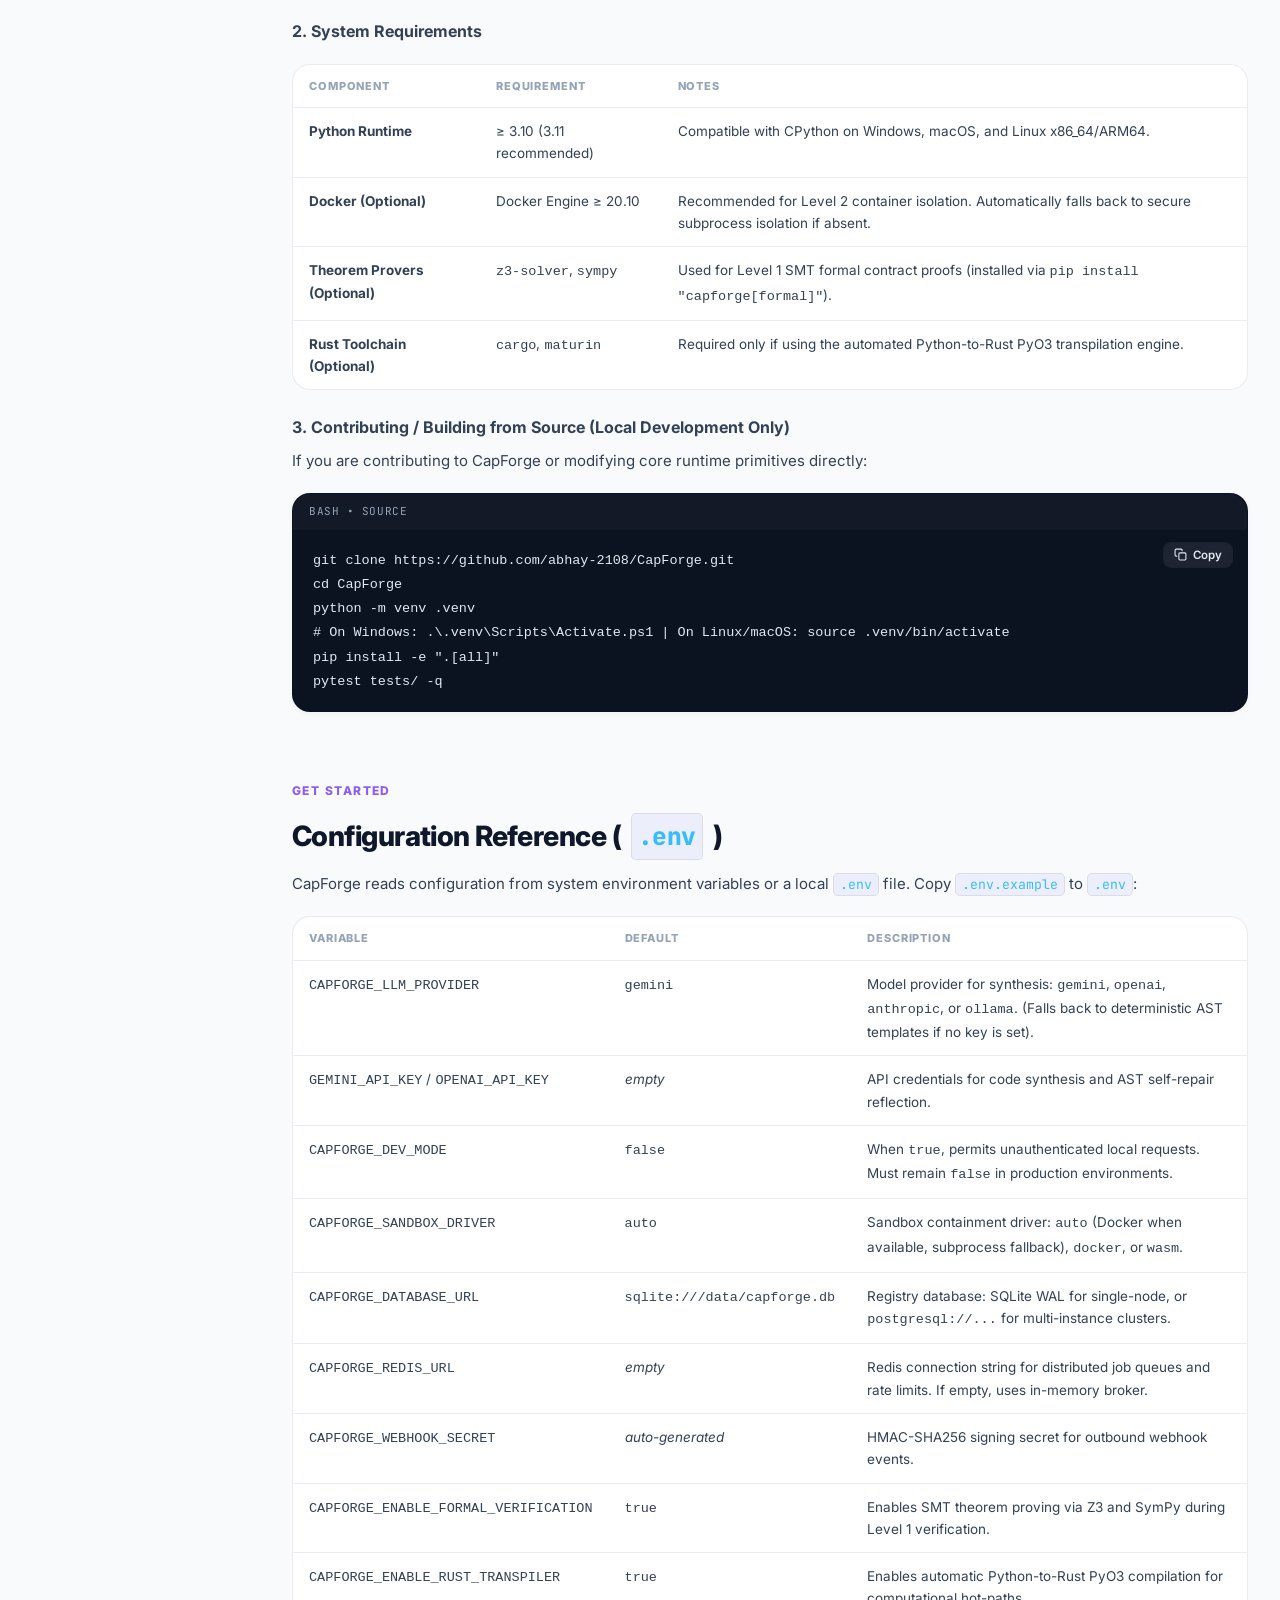
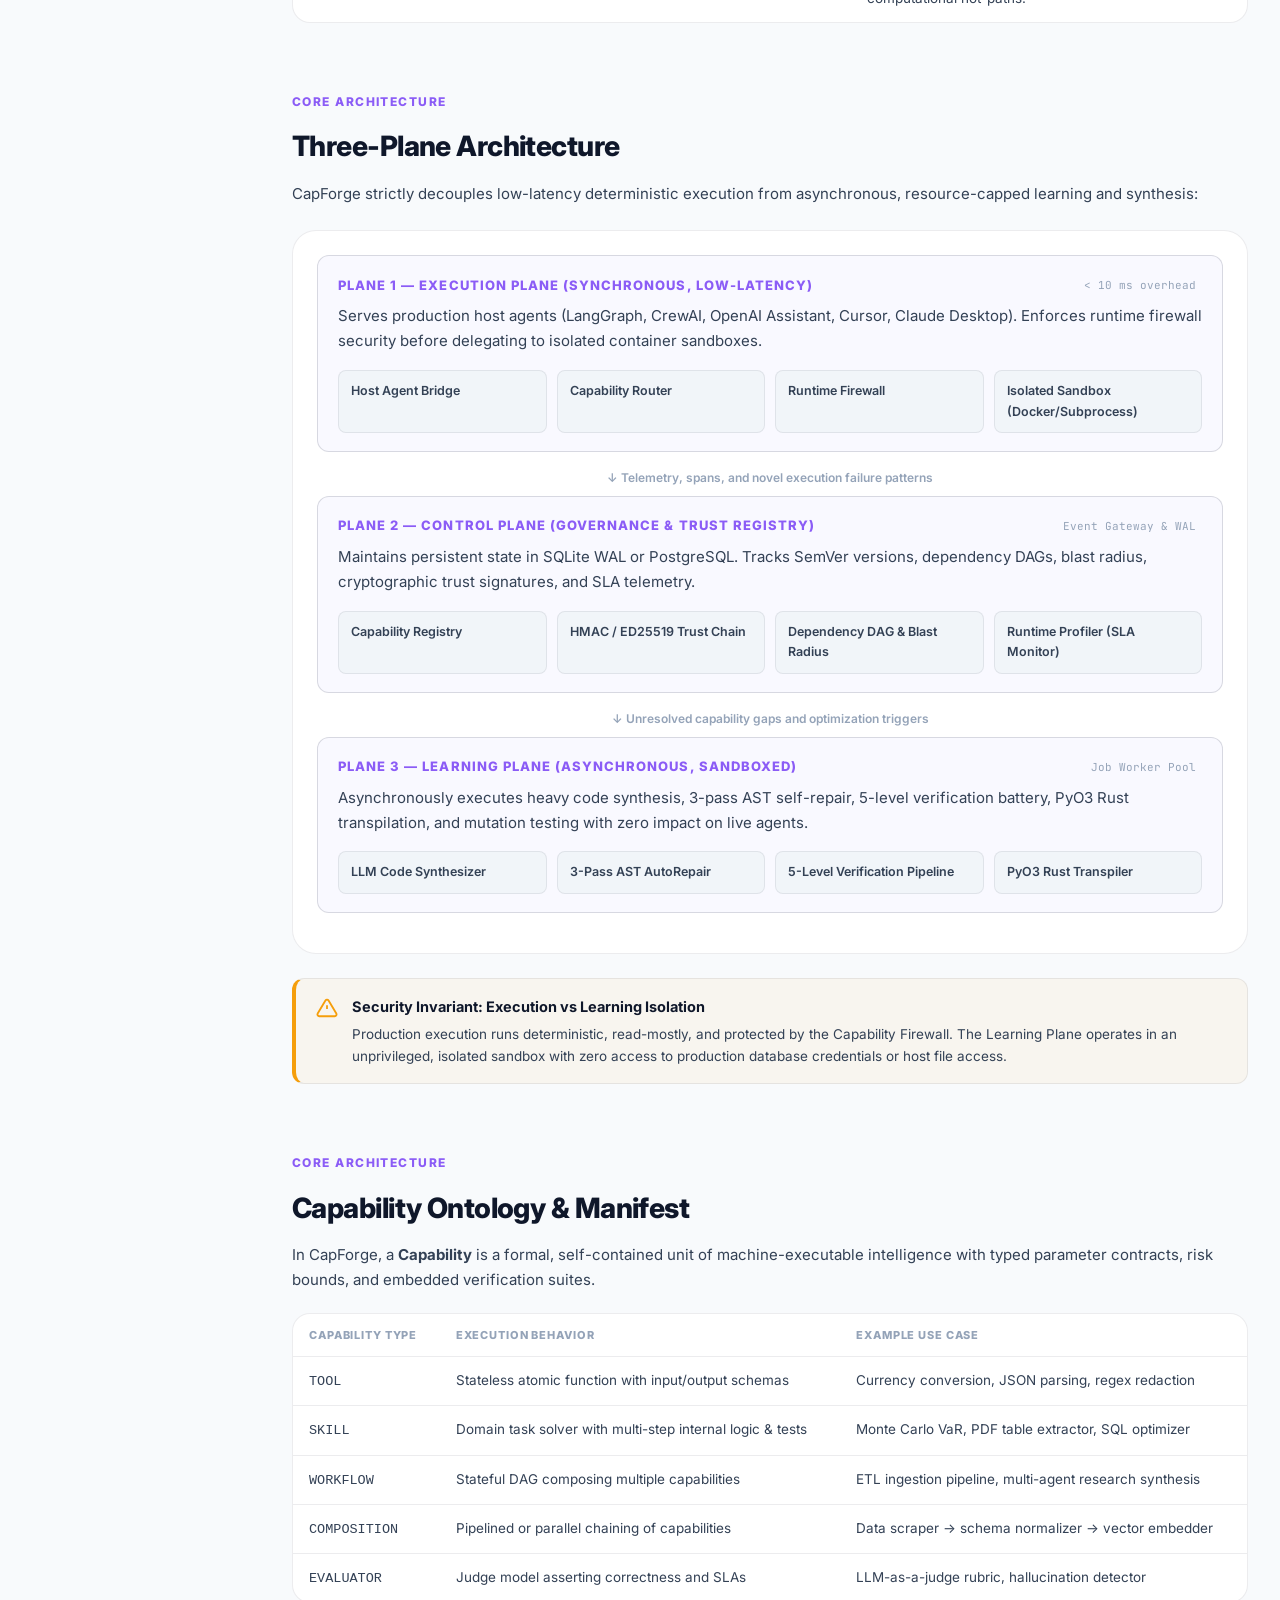
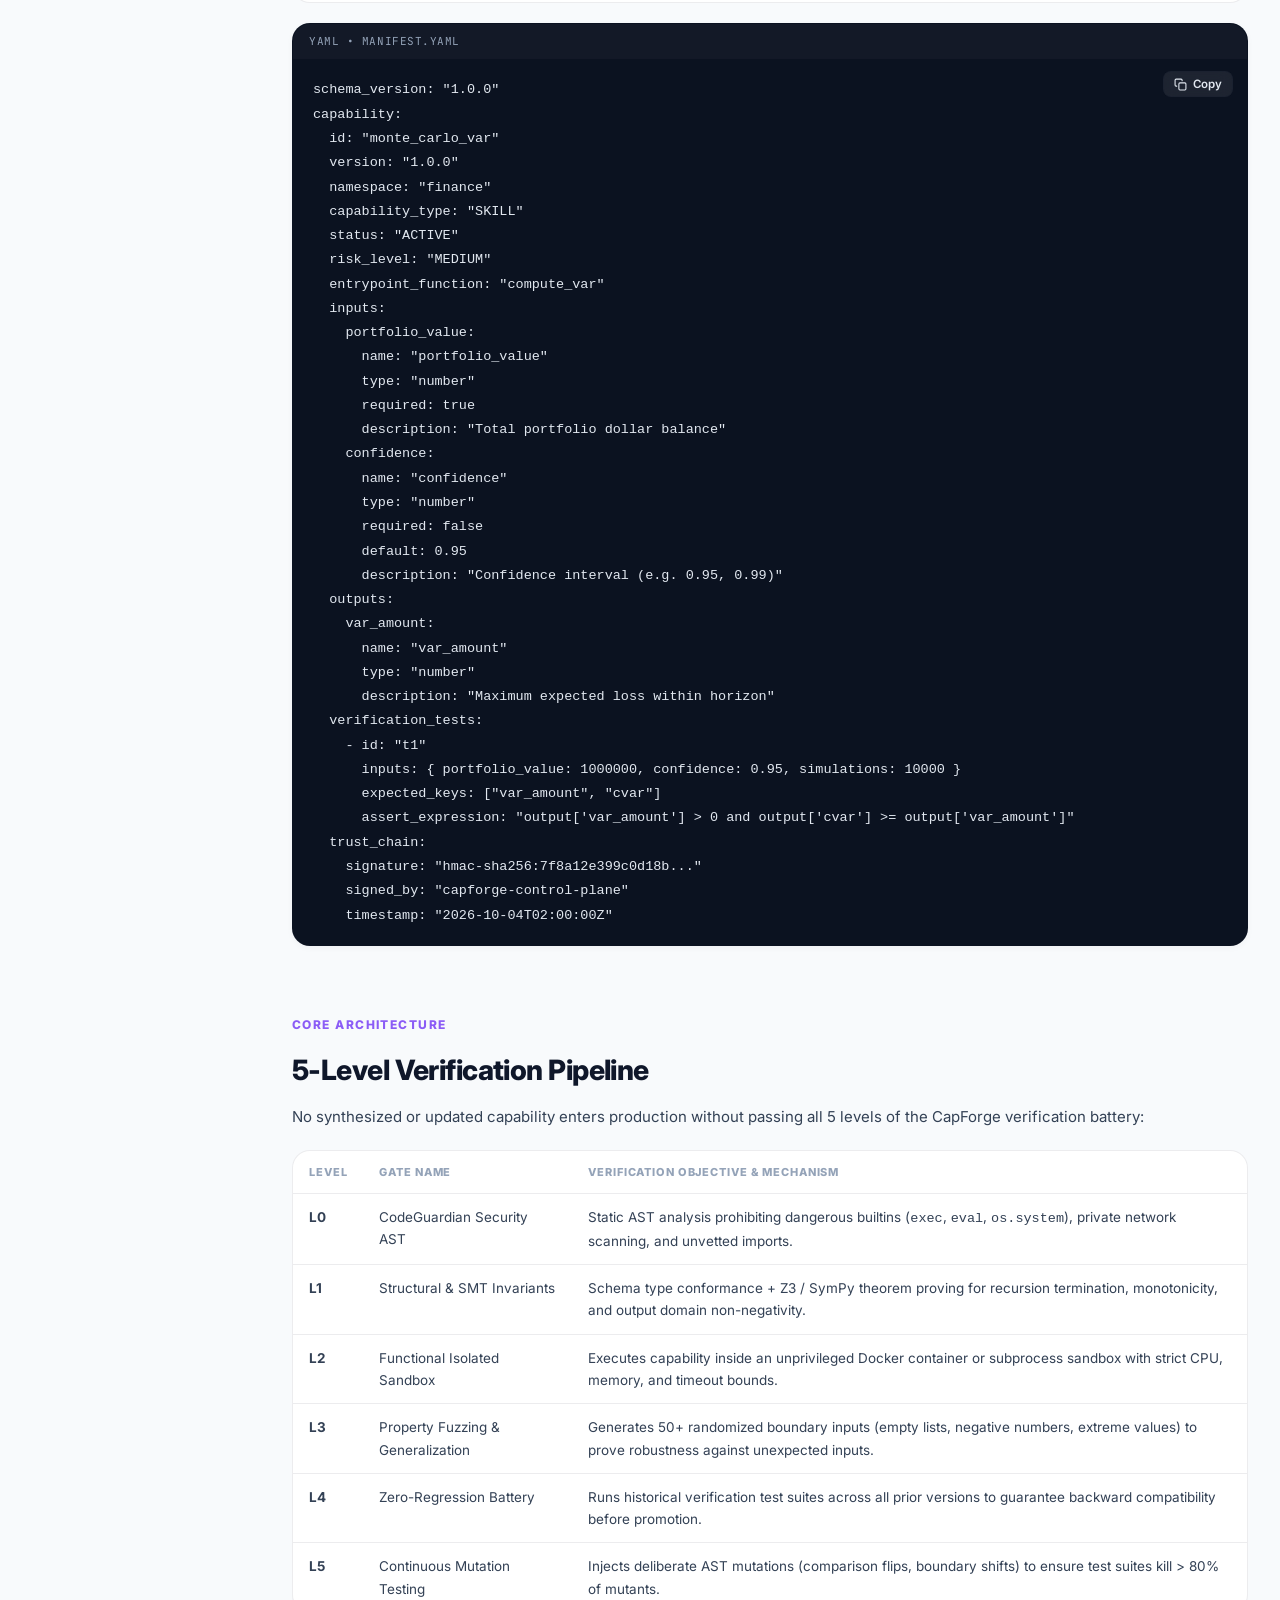
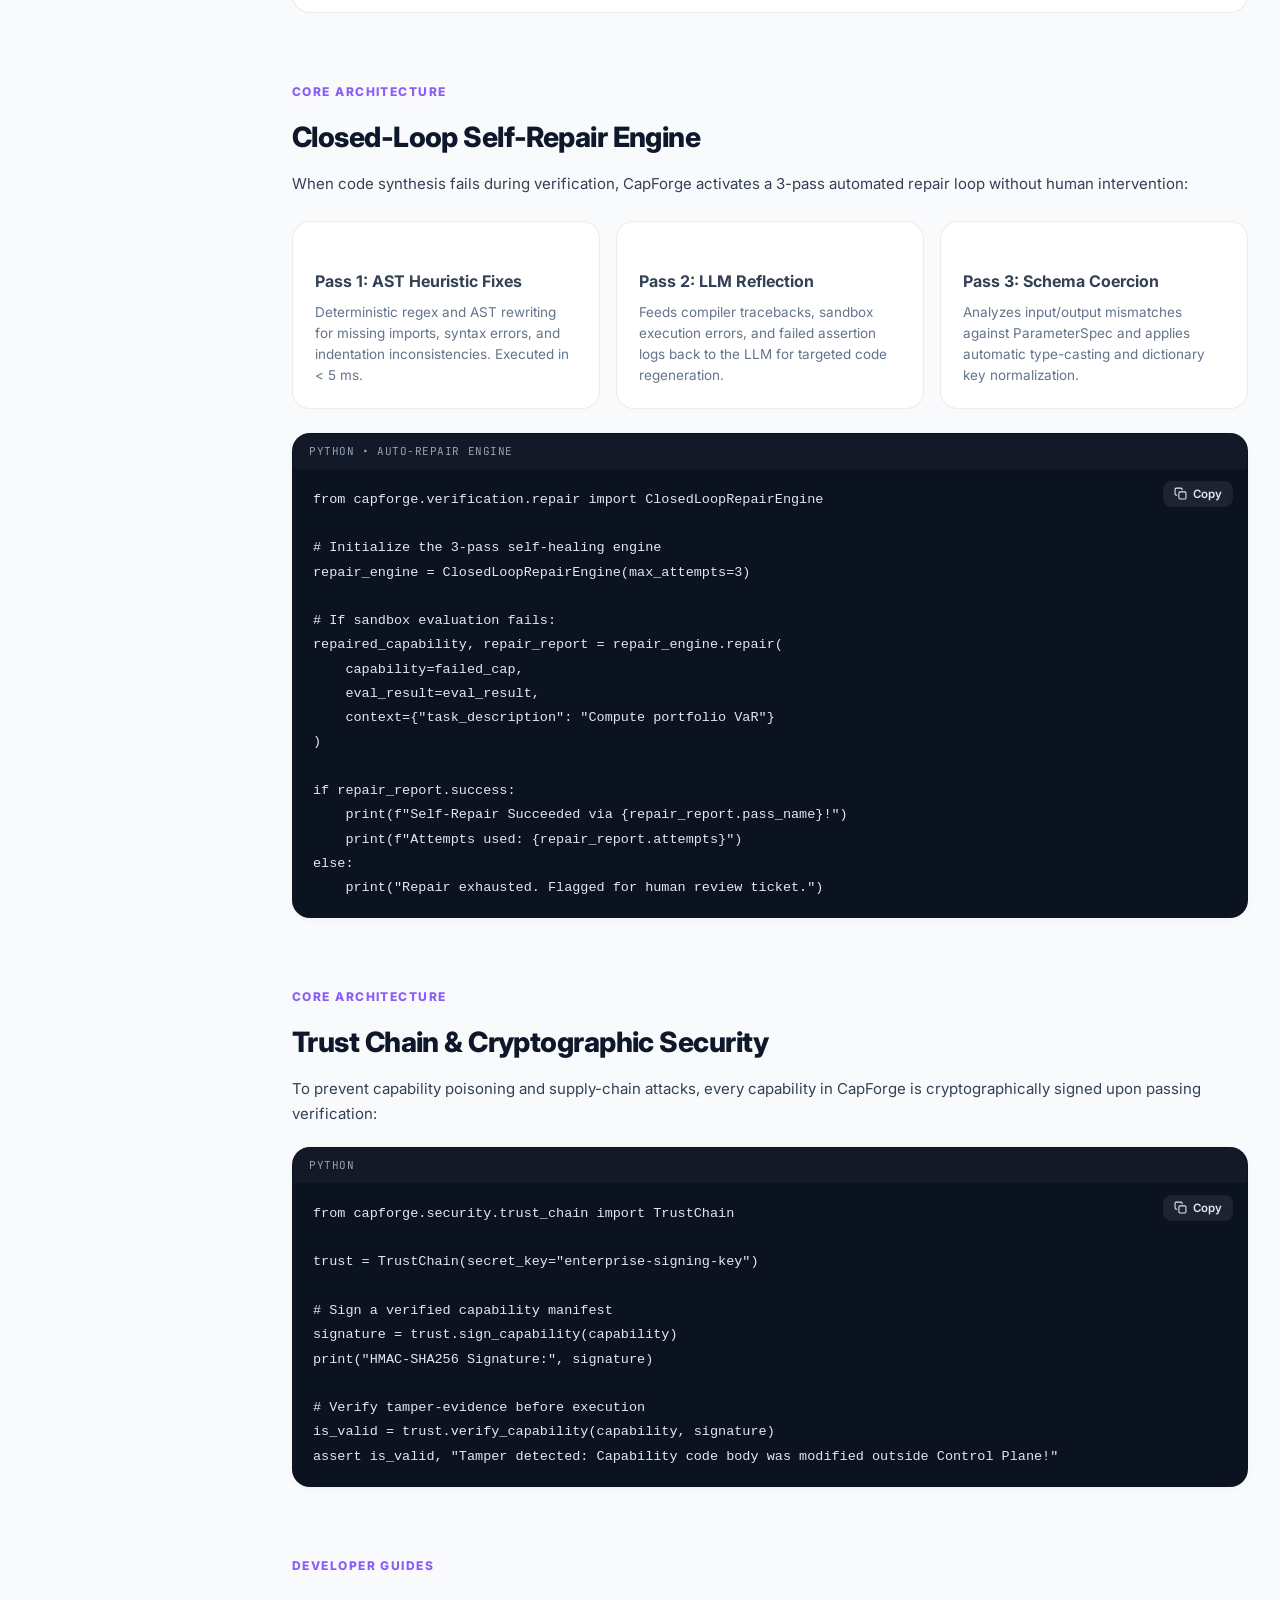
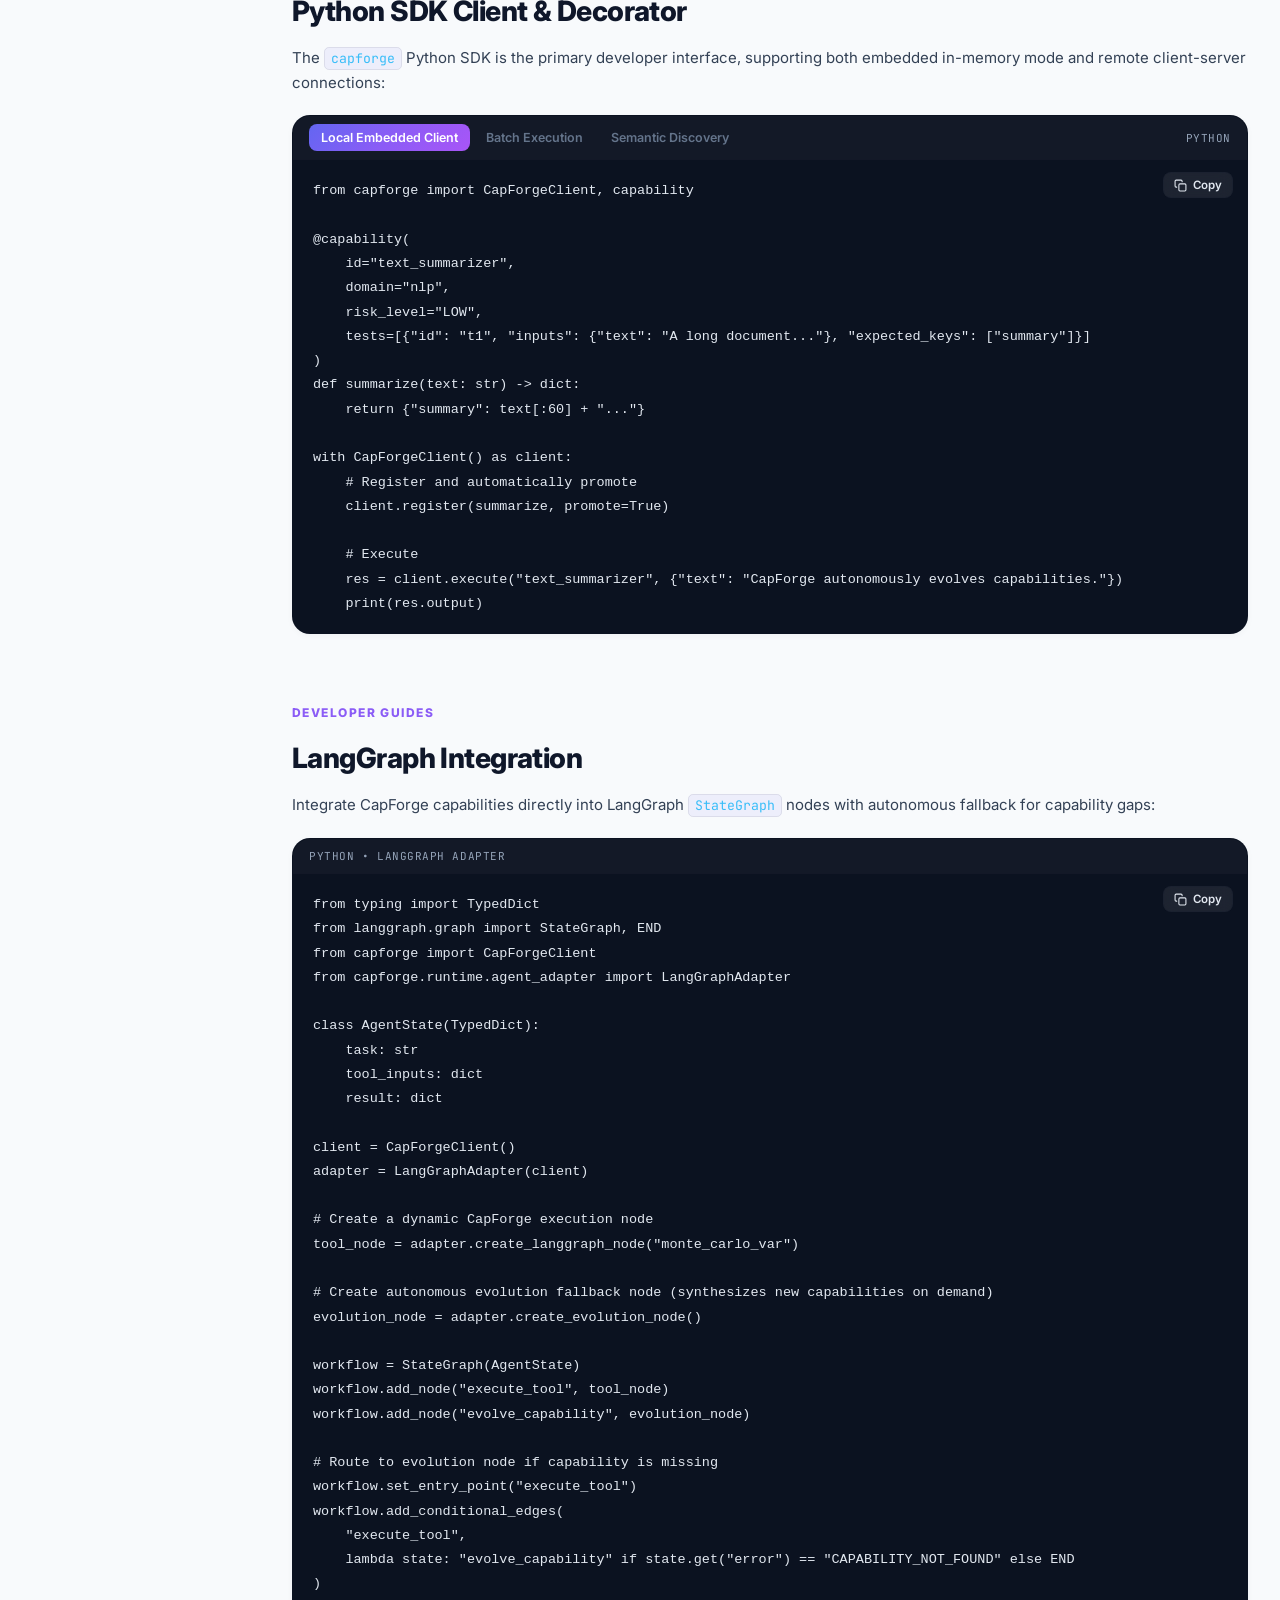
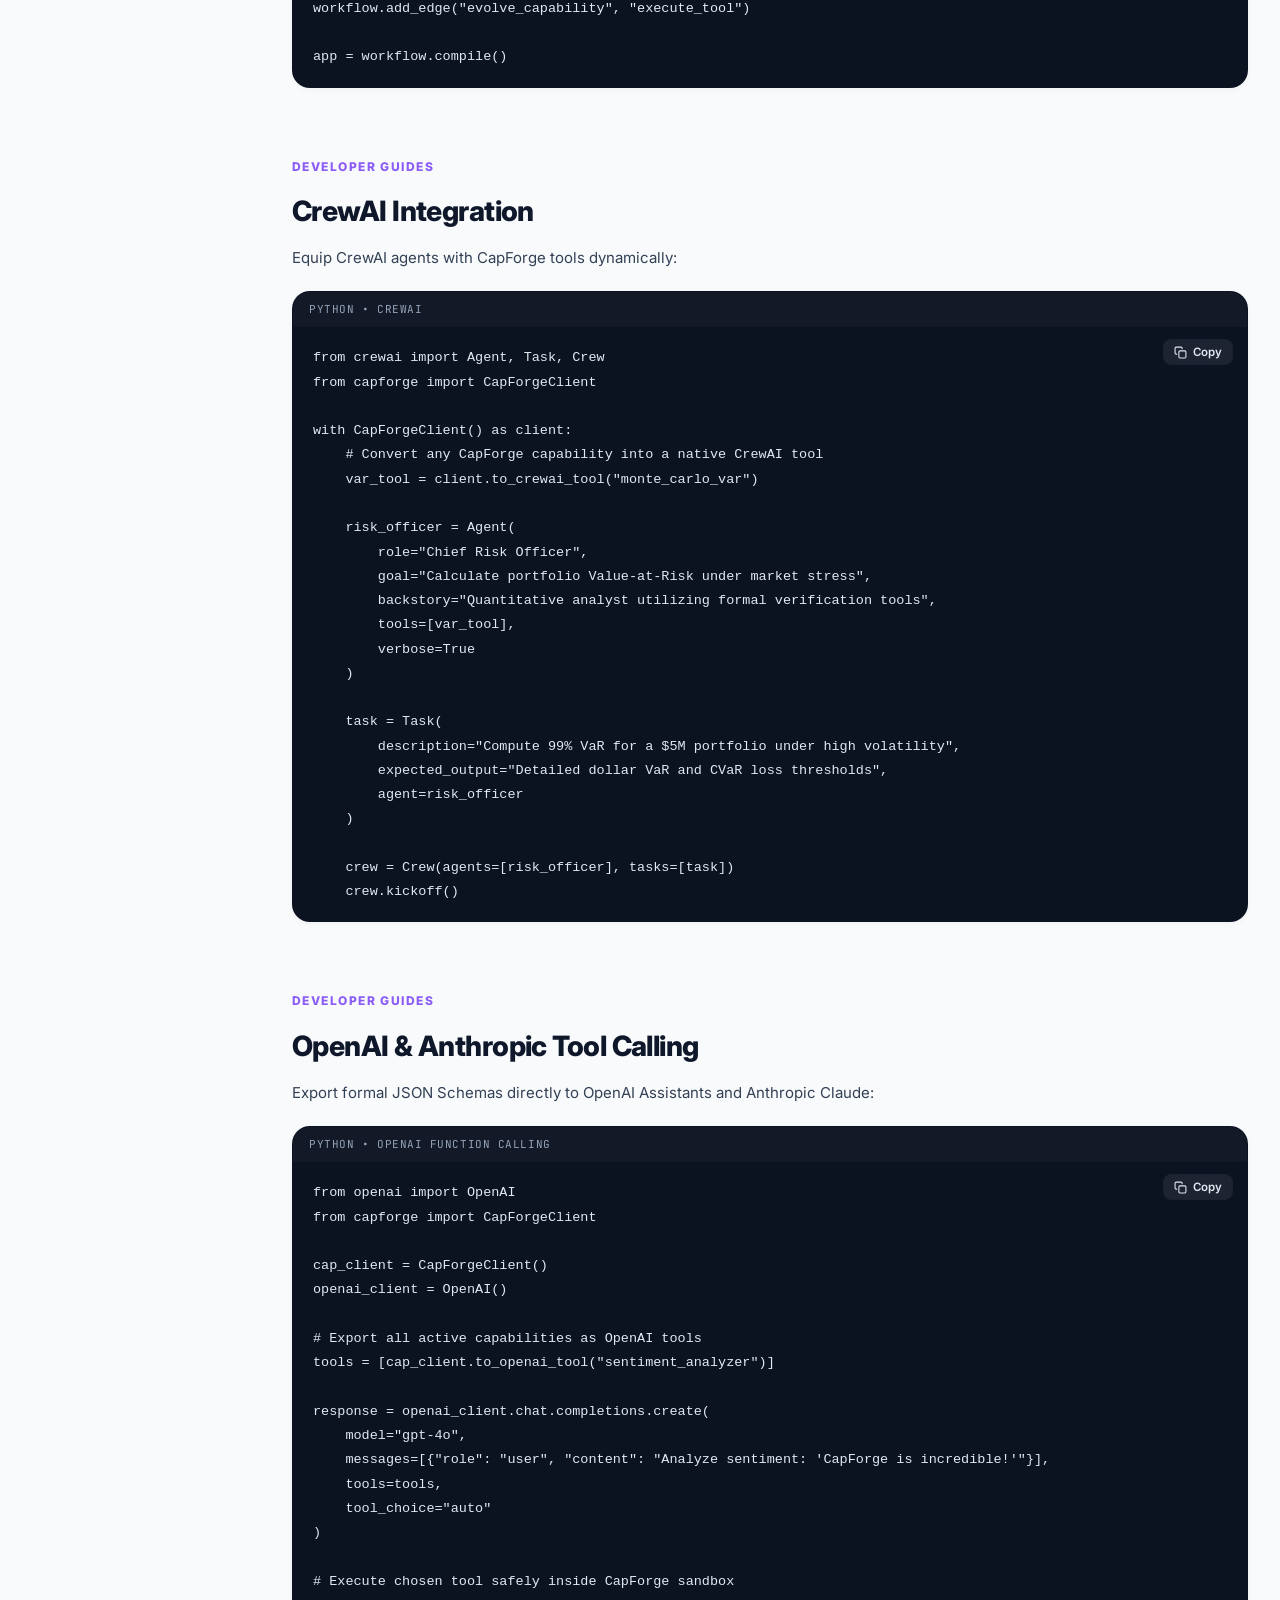
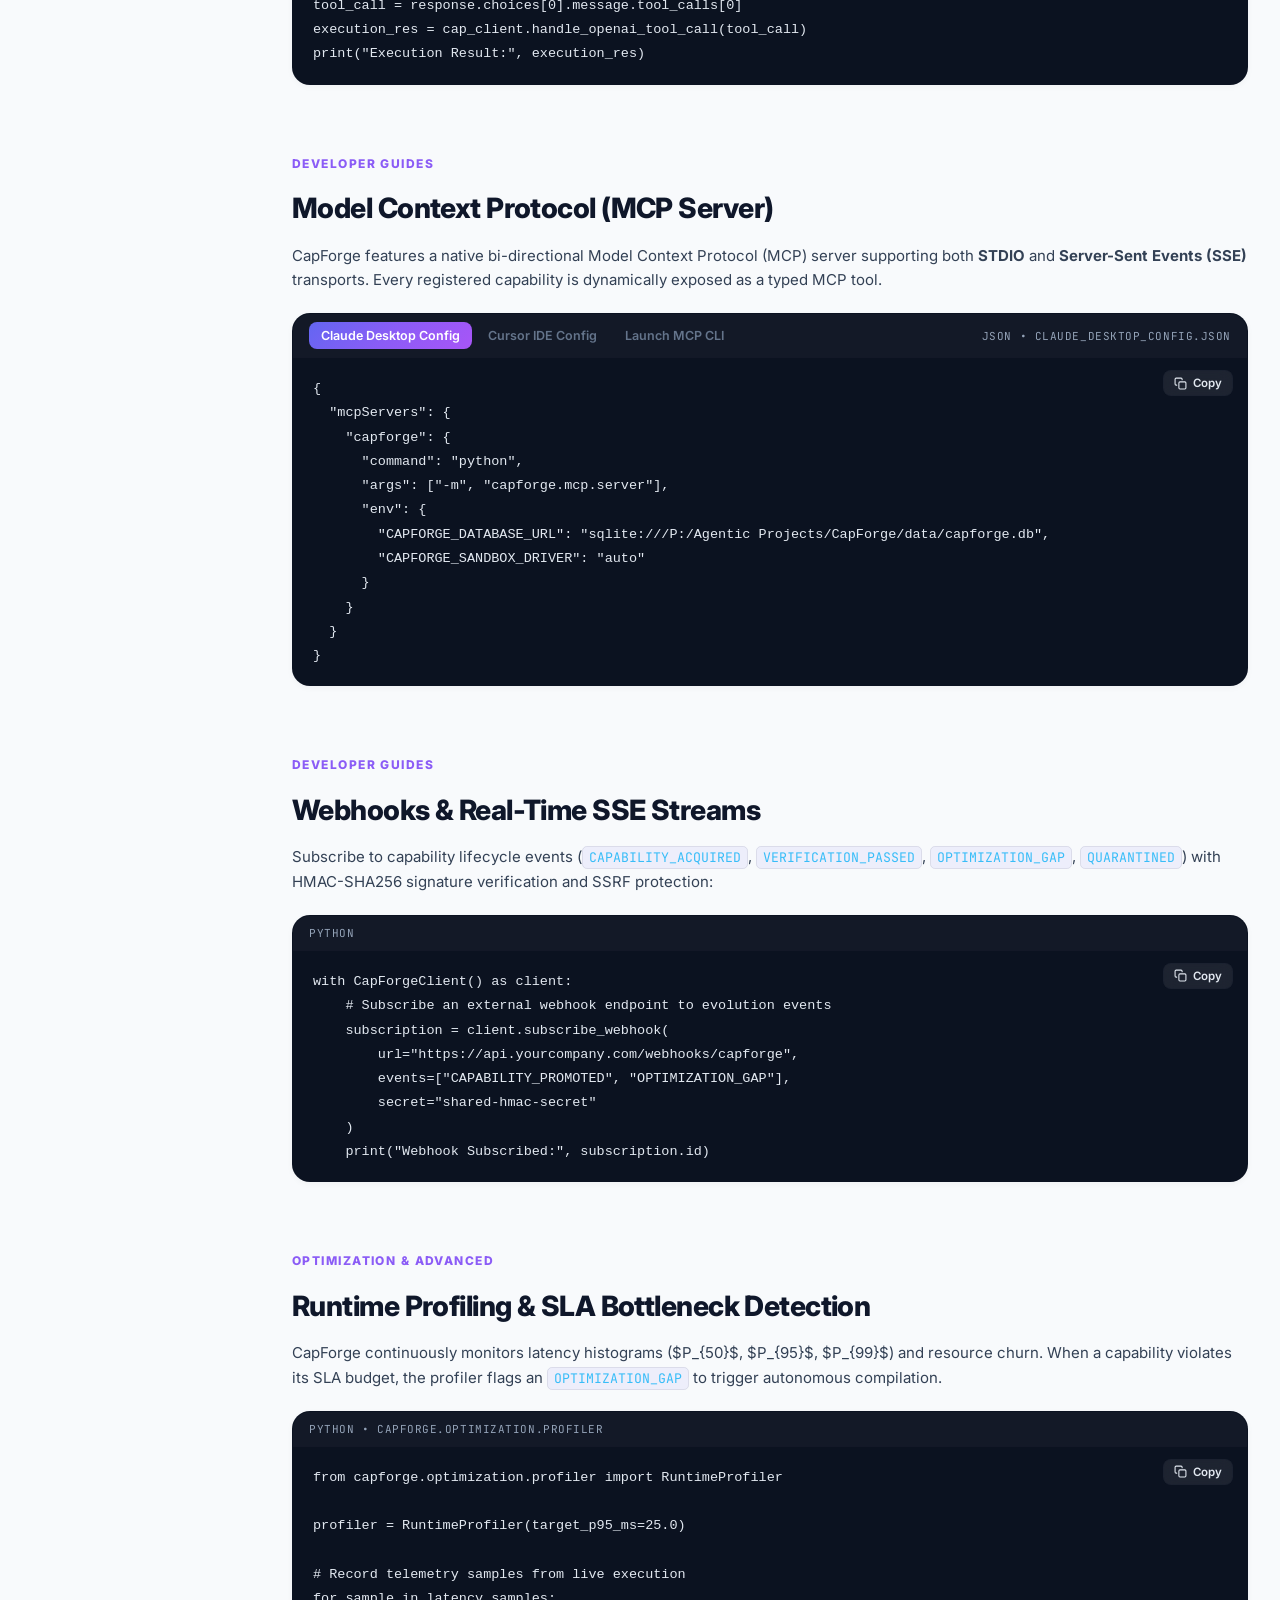
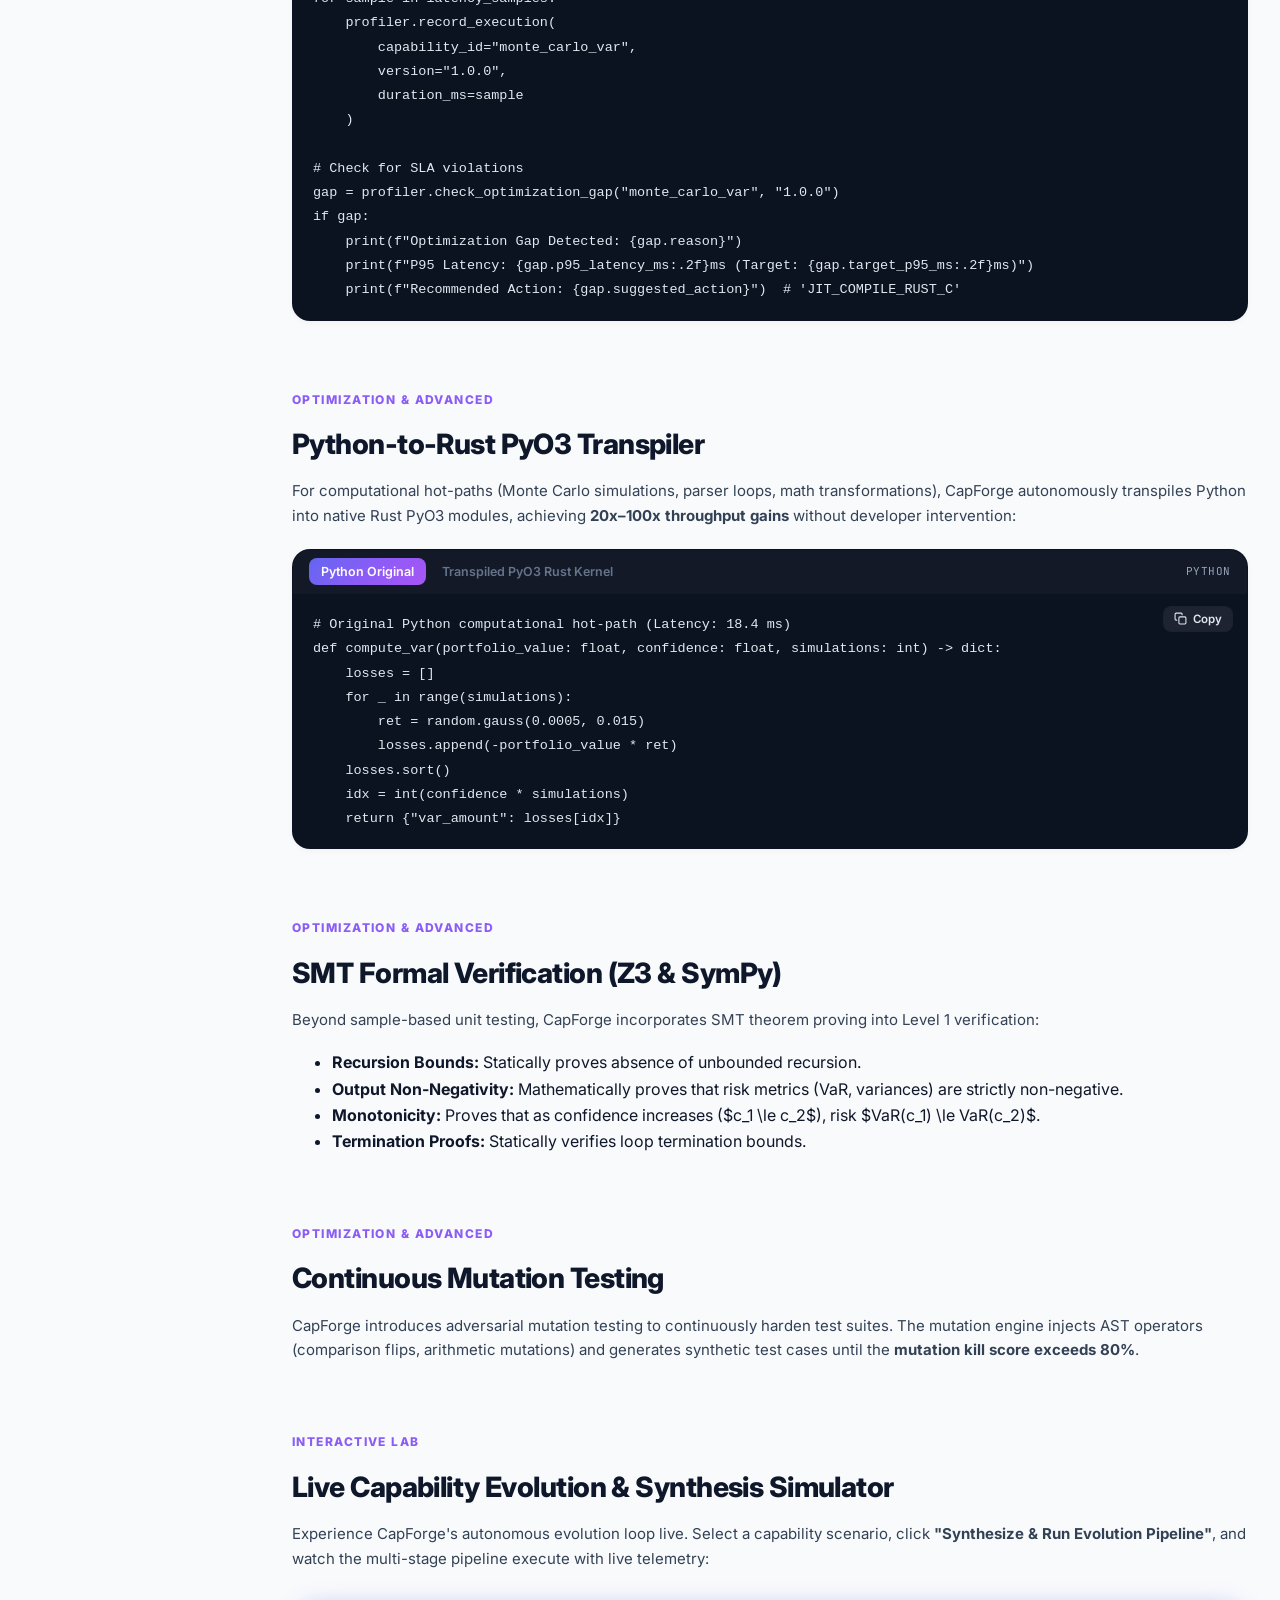
==== commit fce1cca4: "fix(docs,ci): fix sidebar badge wrapping, style hero install pill, and pass container env overrides" ====
--- a/docs/site/index.html
+++ b/docs/site/index.html
@@ -245,7 +245,7 @@
           <span class="badge-tag">Apache-2.0 License</span>
         </div>
 
-        <div class="hero-install-box">
+        <div class="hero-install-box" data-copy-text="pip install capforge" title="Click to copy install command">
           <span class="prompt">$</span>
           <code>pip install capforge</code>
           <button class="hero-copy-btn" data-copy-text="pip install capforge" aria-label="Copy install command" title="Copy to clipboard">
--- a/docs/site/styles.css
+++ b/docs/site/styles.css
@@ -57,7 +57,7 @@
   --font-sans: 'Inter', -apple-system, BlinkMacSystemFont, 'Segoe UI', Roboto, sans-serif;
   --font-mono: 'JetBrains Mono', 'Fira Code', ui-monospace, Menlo, monospace;
 
-  --sidebar-w: 280px;
+  --sidebar-w: 300px;
   --toc-w: 240px;
   --topbar-h: 64px;
 
@@ -145,7 +145,7 @@
   display: flex;
   align-items: center;
   gap: 16px;
-  padding: 0 24px;
+  padding: 0 32px;
   background: color-mix(in srgb, var(--bg-primary) 85%, transparent);
   backdrop-filter: blur(16px);
   -webkit-backdrop-filter: blur(16px);
@@ -328,14 +328,15 @@
 }
 
 /* ==========================================================================
-   Clean 2-Column Documentation Layout (Sidebar + Center Content)
+   Clean 2-Column Documentation Layout (Sidebar + Full-Width Content)
    ========================================================================== */
 .docs-layout {
   display: grid;
   grid-template-columns: var(--sidebar-w) minmax(0, 1fr);
-  max-width: 1560px;
-  margin: 0 auto;
+  width: 100%;
+  max-width: 100%;
   min-height: calc(100vh - var(--topbar-h));
+  box-sizing: border-box;
 }
 
 /* Left Sidebar */
@@ -415,6 +416,7 @@
   font-weight: 500;
   transition: var(--transition-fast);
   margin-bottom: 2px;
+  min-width: 0;
 }
 
 .nav-link:hover {
@@ -432,36 +434,45 @@
 
 .nav-badge {
   margin-left: auto;
-  font-size: 10px;
+  font-size: 9.5px;
   font-weight: 800;
-  padding: 1px 6px;
+  padding: 2px 7px;
   border-radius: var(--radius-pill);
   text-transform: uppercase;
   letter-spacing: 0.05em;
+  white-space: nowrap;
+  flex-shrink: 0;
+  display: inline-flex;
+  align-items: center;
+  justify-content: center;
+  line-height: 1.2;
 }
 
 .nav-badge.new {
-  background: rgba(16, 185, 129, 0.2);
-  color: var(--success);
+  background: rgba(16, 185, 129, 0.18);
+  color: #34d399;
+  border: 1px solid rgba(16, 185, 129, 0.3);
 }
 
 .nav-badge.core {
-  background: rgba(99, 102, 241, 0.2);
+  background: rgba(99, 102, 241, 0.18);
   color: var(--accent-sky);
+  border: 1px solid rgba(99, 102, 241, 0.3);
 }
 
 .nav-badge.hot {
-  background: rgba(245, 158, 11, 0.2);
-  color: var(--warning);
+  background: rgba(245, 158, 11, 0.18);
+  color: #fbbf24;
+  border: 1px solid rgba(245, 158, 11, 0.3);
 }
 
 /* Center Content */
 .content-area {
-  padding: 40px 56px 120px;
-  max-width: 1100px;
+  padding: 40px 60px 120px;
+  width: 100%;
+  max-width: 100%;
   min-width: 0;
-  margin: 0 auto;
-  width: 100%;
+  box-sizing: border-box;
 }
 
 /* Right TOC */
@@ -577,7 +588,7 @@
   font-size: 17.5px;
   line-height: 1.65;
   color: var(--text-secondary);
-  max-width: 68ch;
+  max-width: 100%;
   margin: 0 0 24px;
 }
 
@@ -605,6 +616,82 @@
   border-color: rgba(16, 185, 129, 0.4);
   background: var(--success-soft);
   color: var(--success);
+}
+
+/* Hero CLI Install Pill */
+.hero-install-box {
+  display: inline-flex;
+  align-items: center;
+  gap: 12px;
+  background: rgba(15, 23, 42, 0.85);
+  border: 1px solid var(--border-medium);
+  border-radius: var(--radius-pill);
+  padding: 6px 14px 6px 18px;
+  margin-bottom: 24px;
+  cursor: pointer;
+  transition: all 0.2s cubic-bezier(0.4, 0, 0.2, 1);
+  box-shadow: 0 4px 16px -2px rgba(0, 0, 0, 0.4), inset 0 1px 0 rgba(255, 255, 255, 0.06);
+  user-select: none;
+  width: fit-content;
+}
+
+.hero-install-box:hover {
+  border-color: rgba(99, 102, 241, 0.6);
+  background: rgba(26, 36, 56, 0.95);
+  transform: translateY(-1px);
+  box-shadow: 0 8px 24px -4px rgba(99, 102, 241, 0.25), inset 0 1px 0 rgba(255, 255, 255, 0.12);
+}
+
+.hero-install-box .prompt {
+  color: var(--accent-purple);
+  font-family: var(--font-mono);
+  font-weight: 700;
+  font-size: 13px;
+  user-select: none;
+}
+
+.hero-install-box code {
+  font-family: var(--font-mono);
+  font-size: 13.5px;
+  font-weight: 600;
+  color: var(--accent-sky);
+  letter-spacing: -0.01em;
+  background: transparent !important;
+  padding: 0 !important;
+  border: none !important;
+  user-select: all;
+}
+
+.hero-copy-btn {
+  display: inline-flex;
+  align-items: center;
+  justify-content: center;
+  background: rgba(255, 255, 255, 0.06);
+  border: 1px solid var(--border-subtle);
+  border-radius: var(--radius-pill);
+  padding: 5px 8px;
+  color: var(--text-muted);
+  cursor: pointer;
+  transition: var(--transition-fast);
+  line-height: 1;
+}
+
+.hero-install-box:hover .hero-copy-btn {
+  color: var(--text-primary);
+  border-color: var(--border-medium);
+  background: rgba(255, 255, 255, 0.1);
+}
+
+.hero-copy-btn:hover {
+  color: #ffffff;
+  background: var(--accent-indigo);
+  border-color: var(--accent-indigo);
+}
+
+.hero-copy-btn.copied {
+  color: var(--success);
+  border-color: rgba(16, 185, 129, 0.4);
+  background: var(--success-soft);
 }
 
 .hero-actions {
@@ -693,7 +780,7 @@
 /* Feature Grid Cards */
 .feature-grid {
   display: grid;
-  grid-template-columns: repeat(auto-fit, minmax(260px, 1fr));
+  grid-template-columns: repeat(auto-fit, minmax(280px, 1fr)); width: 100%;
   gap: 16px;
   margin: 24px 0;
 }
@@ -1711,6 +1798,12 @@
     font-size: 25px;
   }
 
+  .hero-install-box {
+    width: 100%;
+    justify-content: space-between;
+    box-sizing: border-box;
+  }
+
   section.doc-section h2 {
     font-size: 21px;
   }
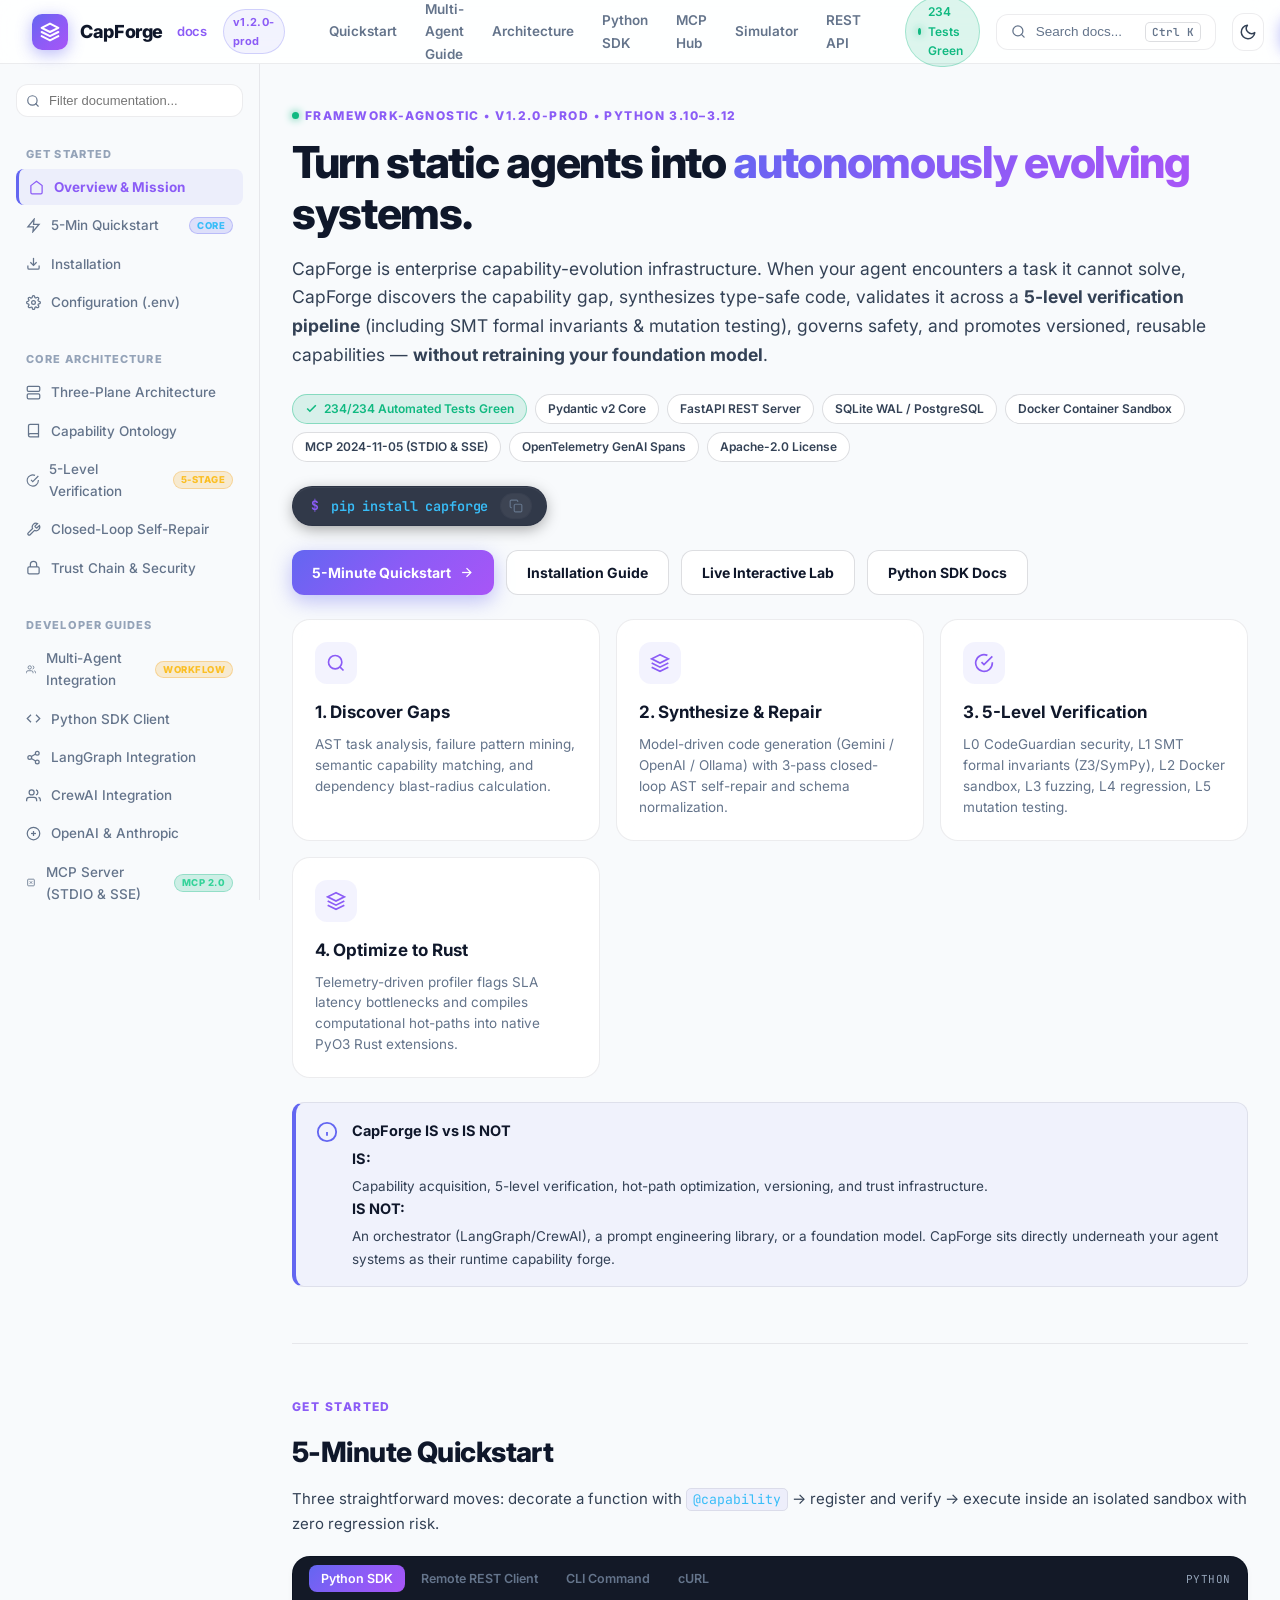
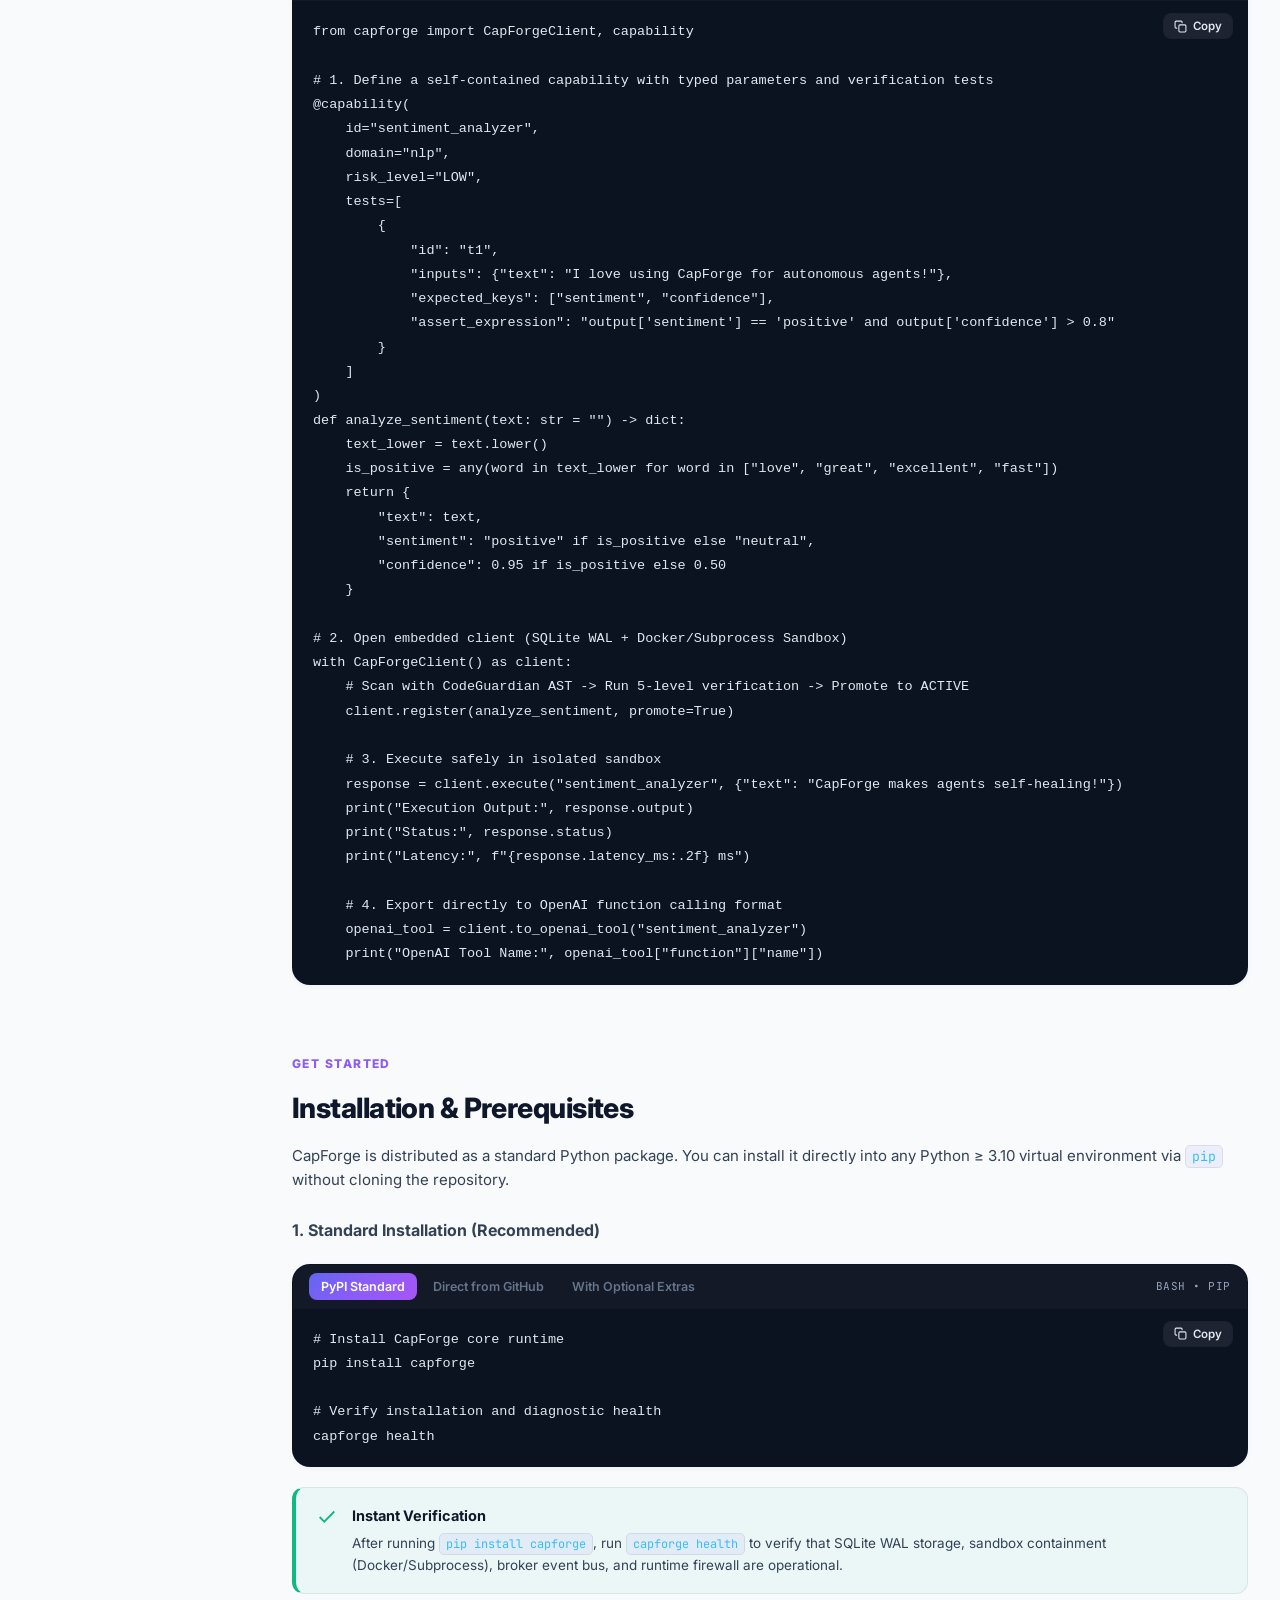
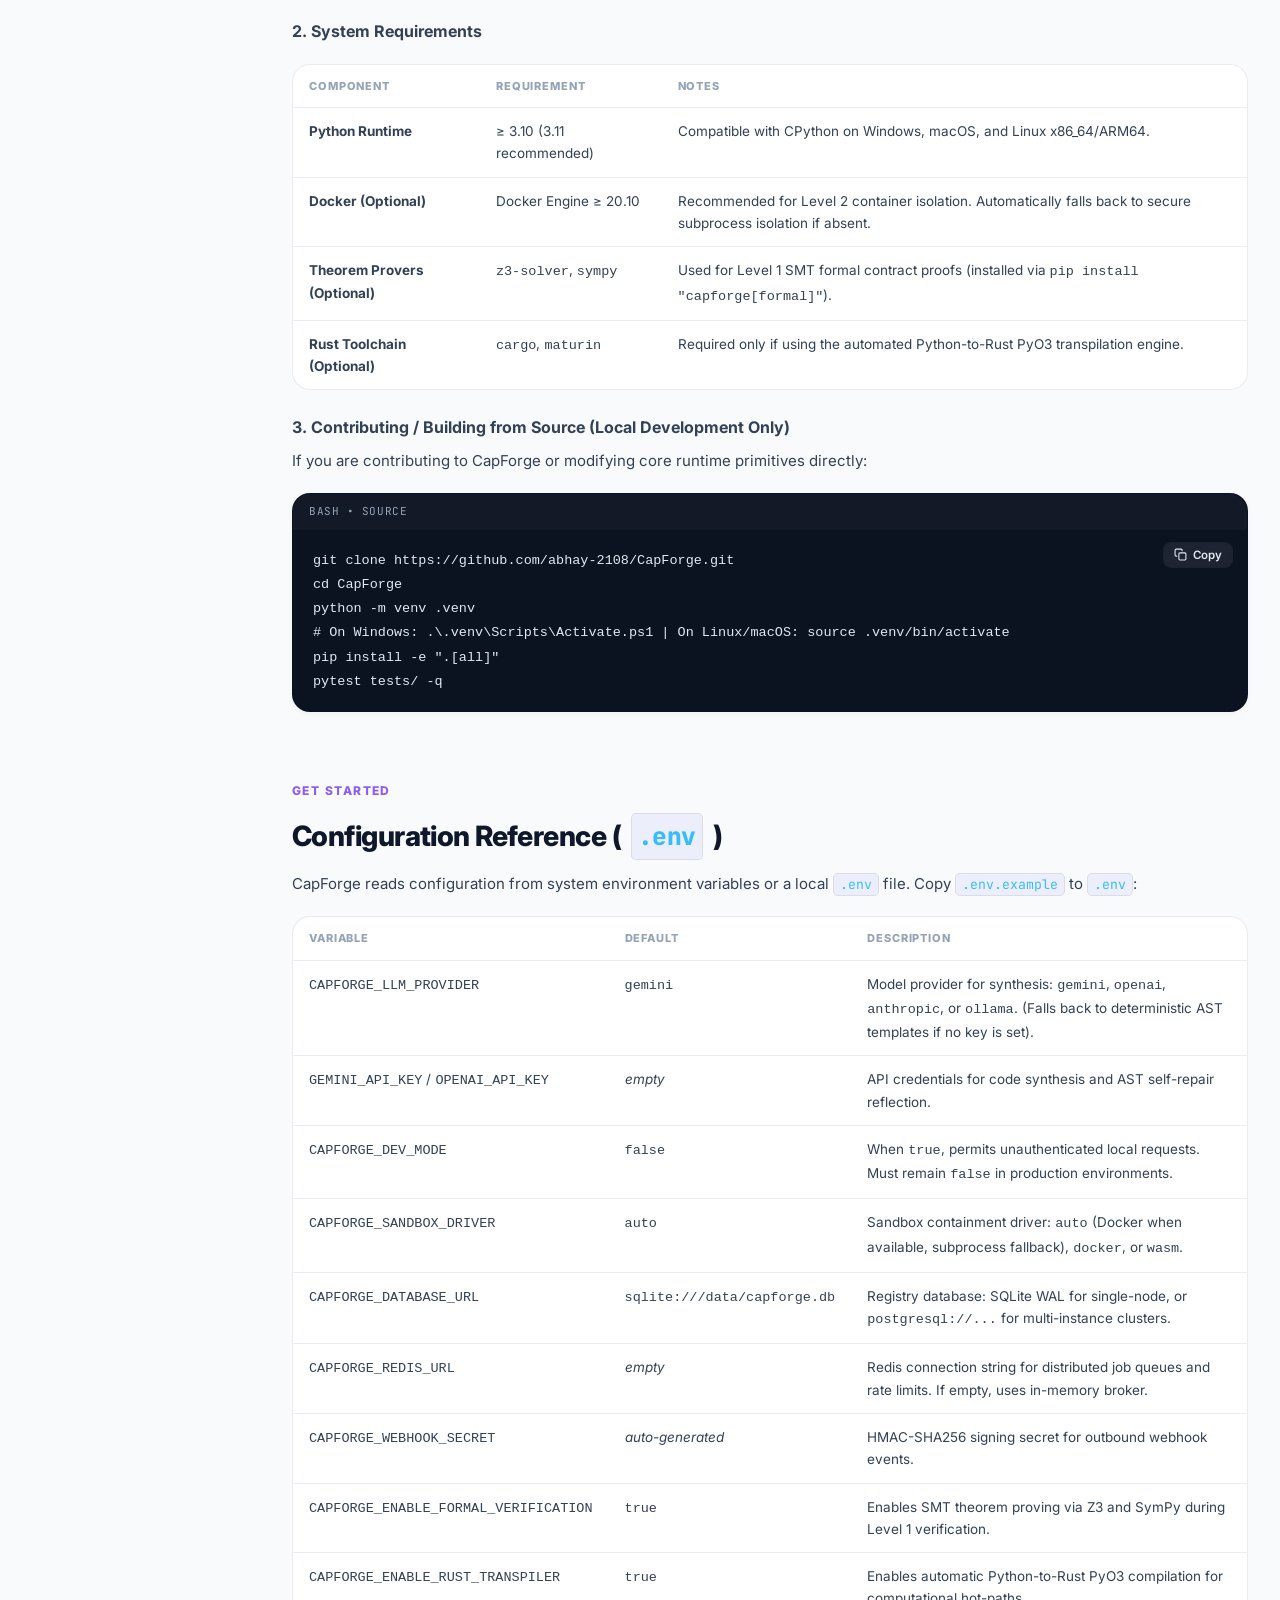
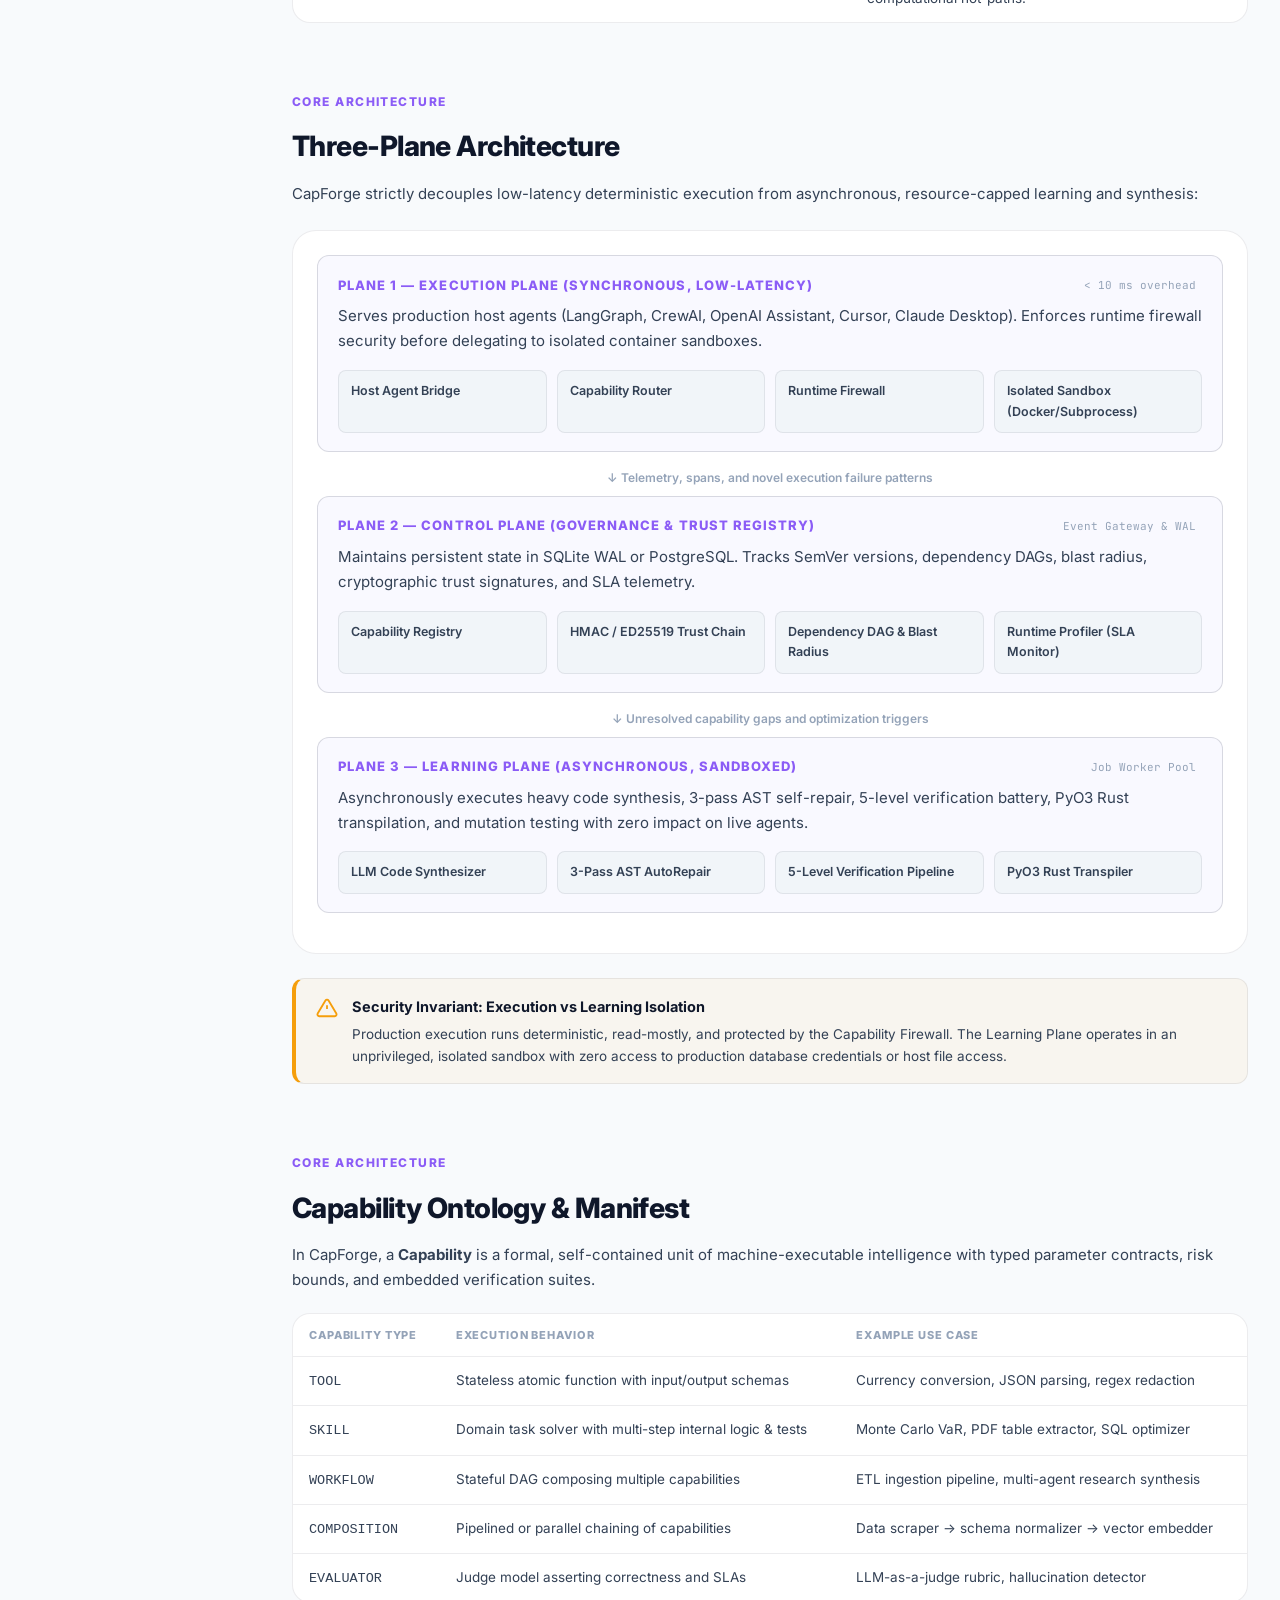
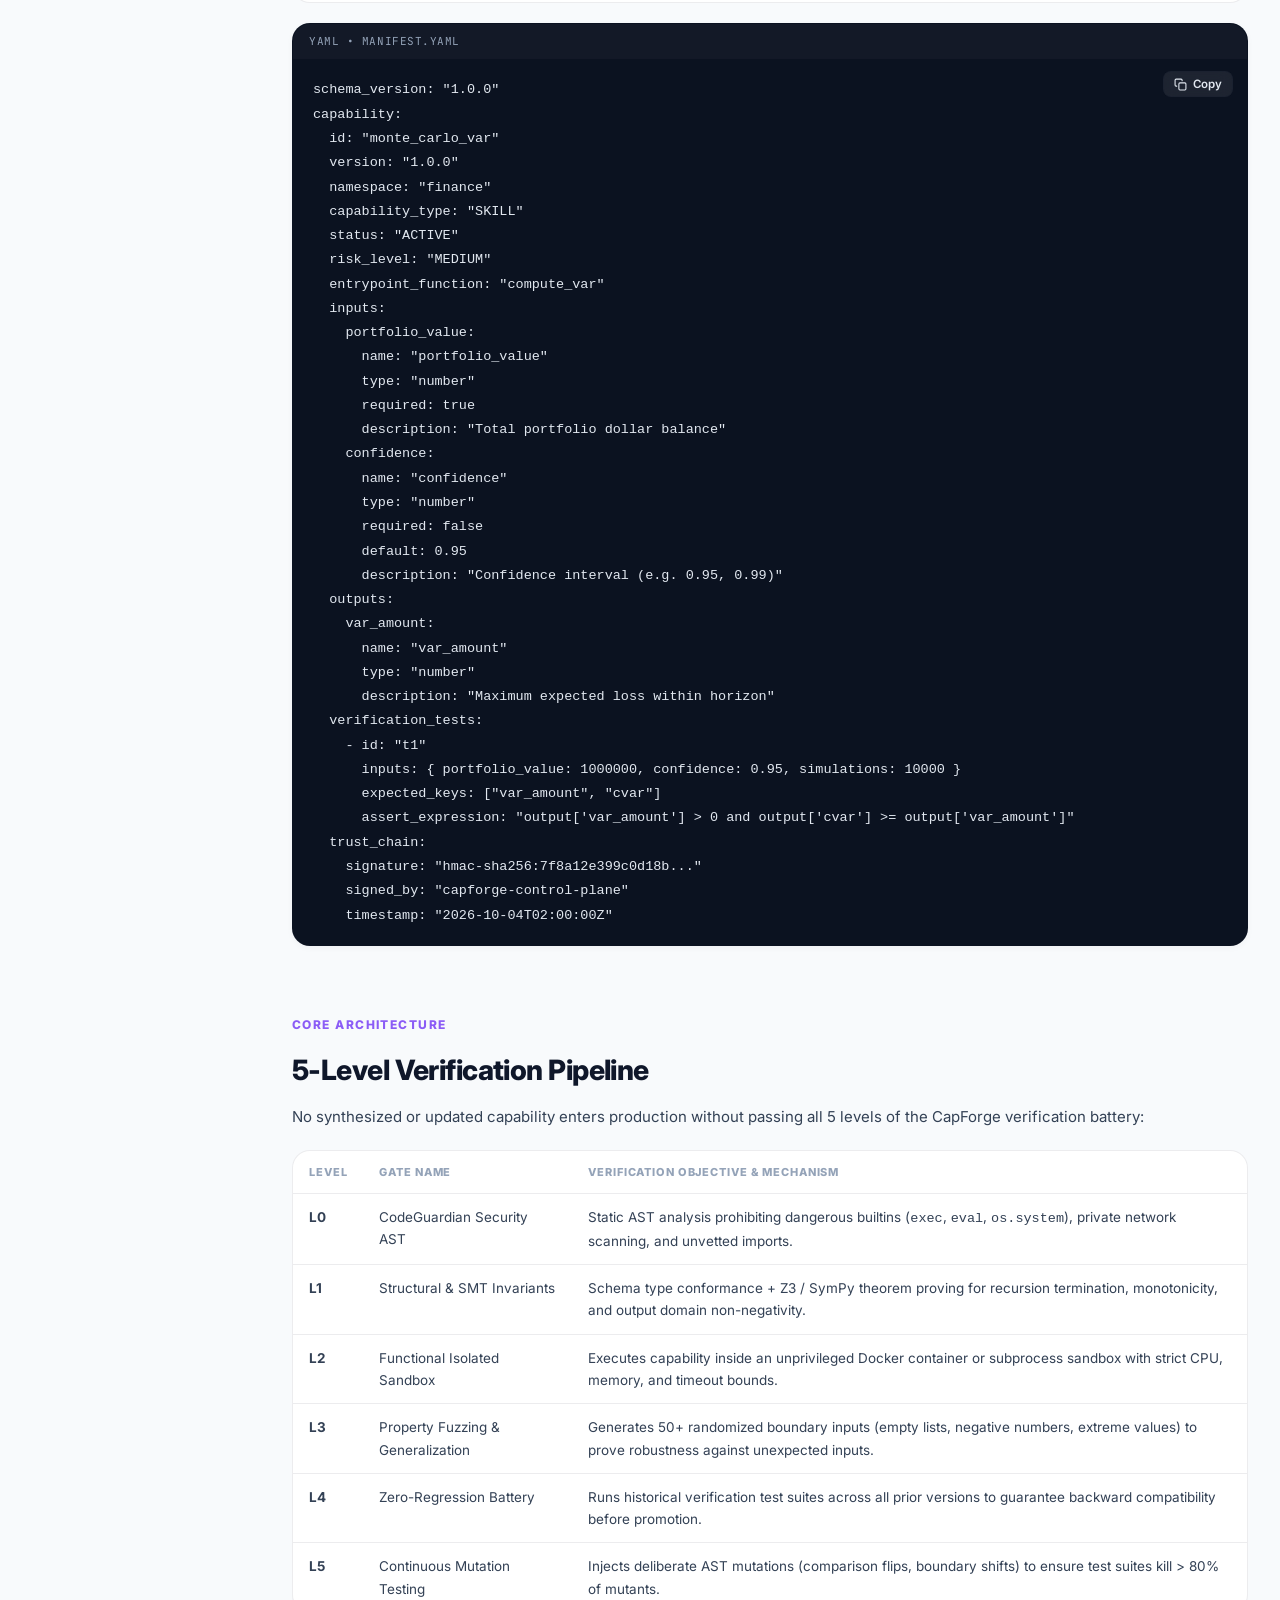
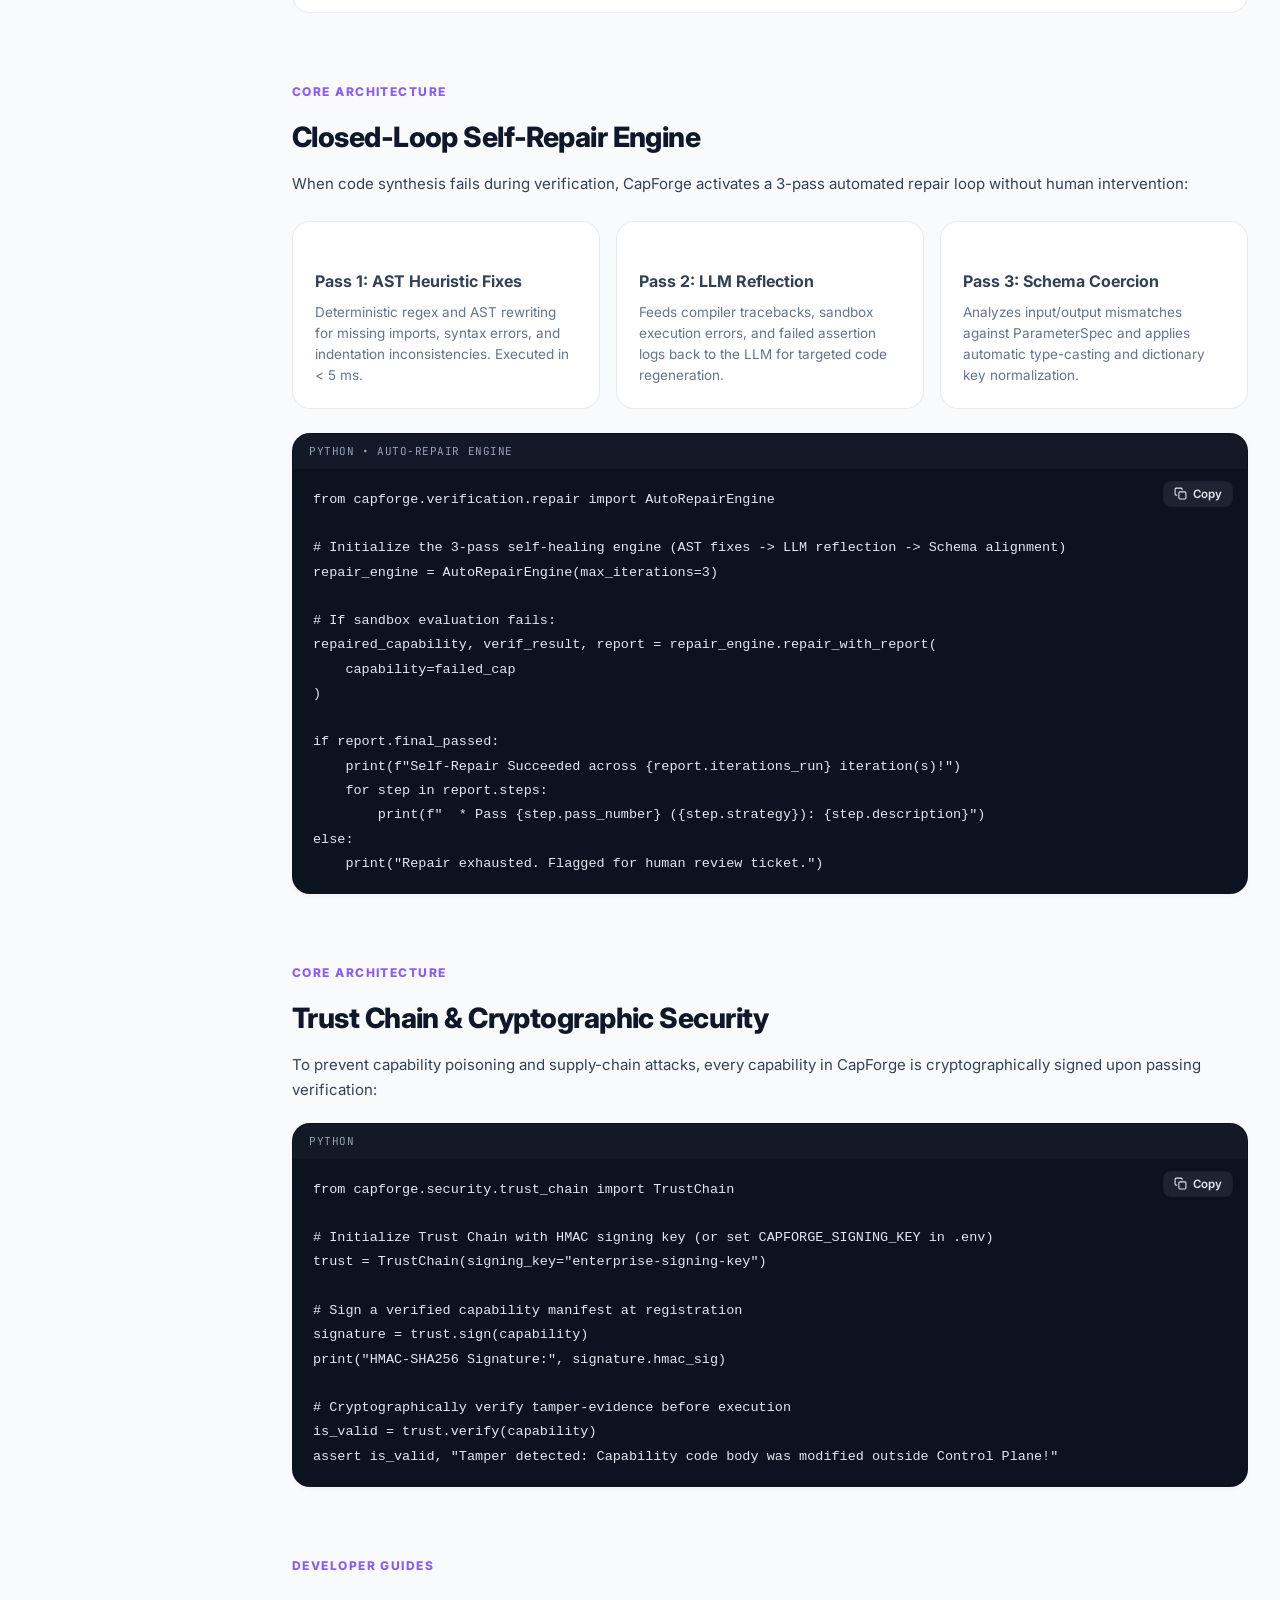
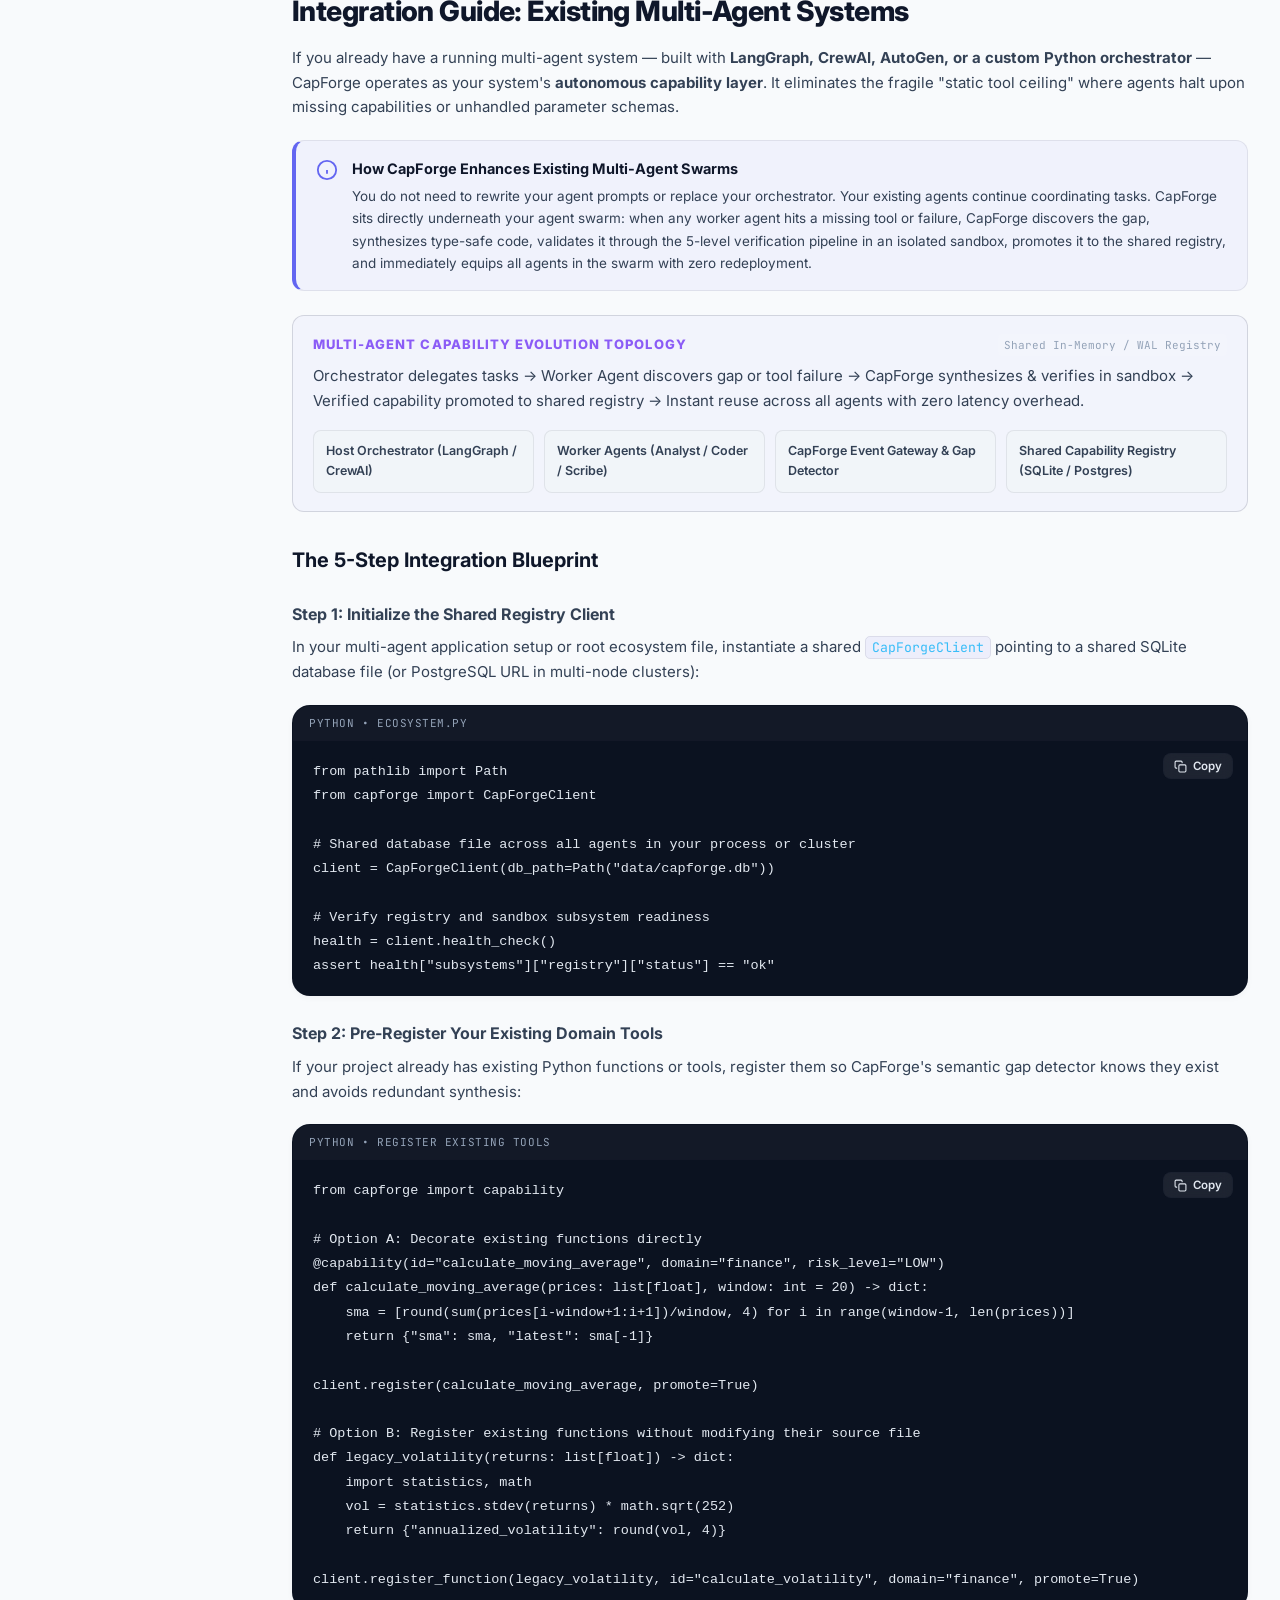
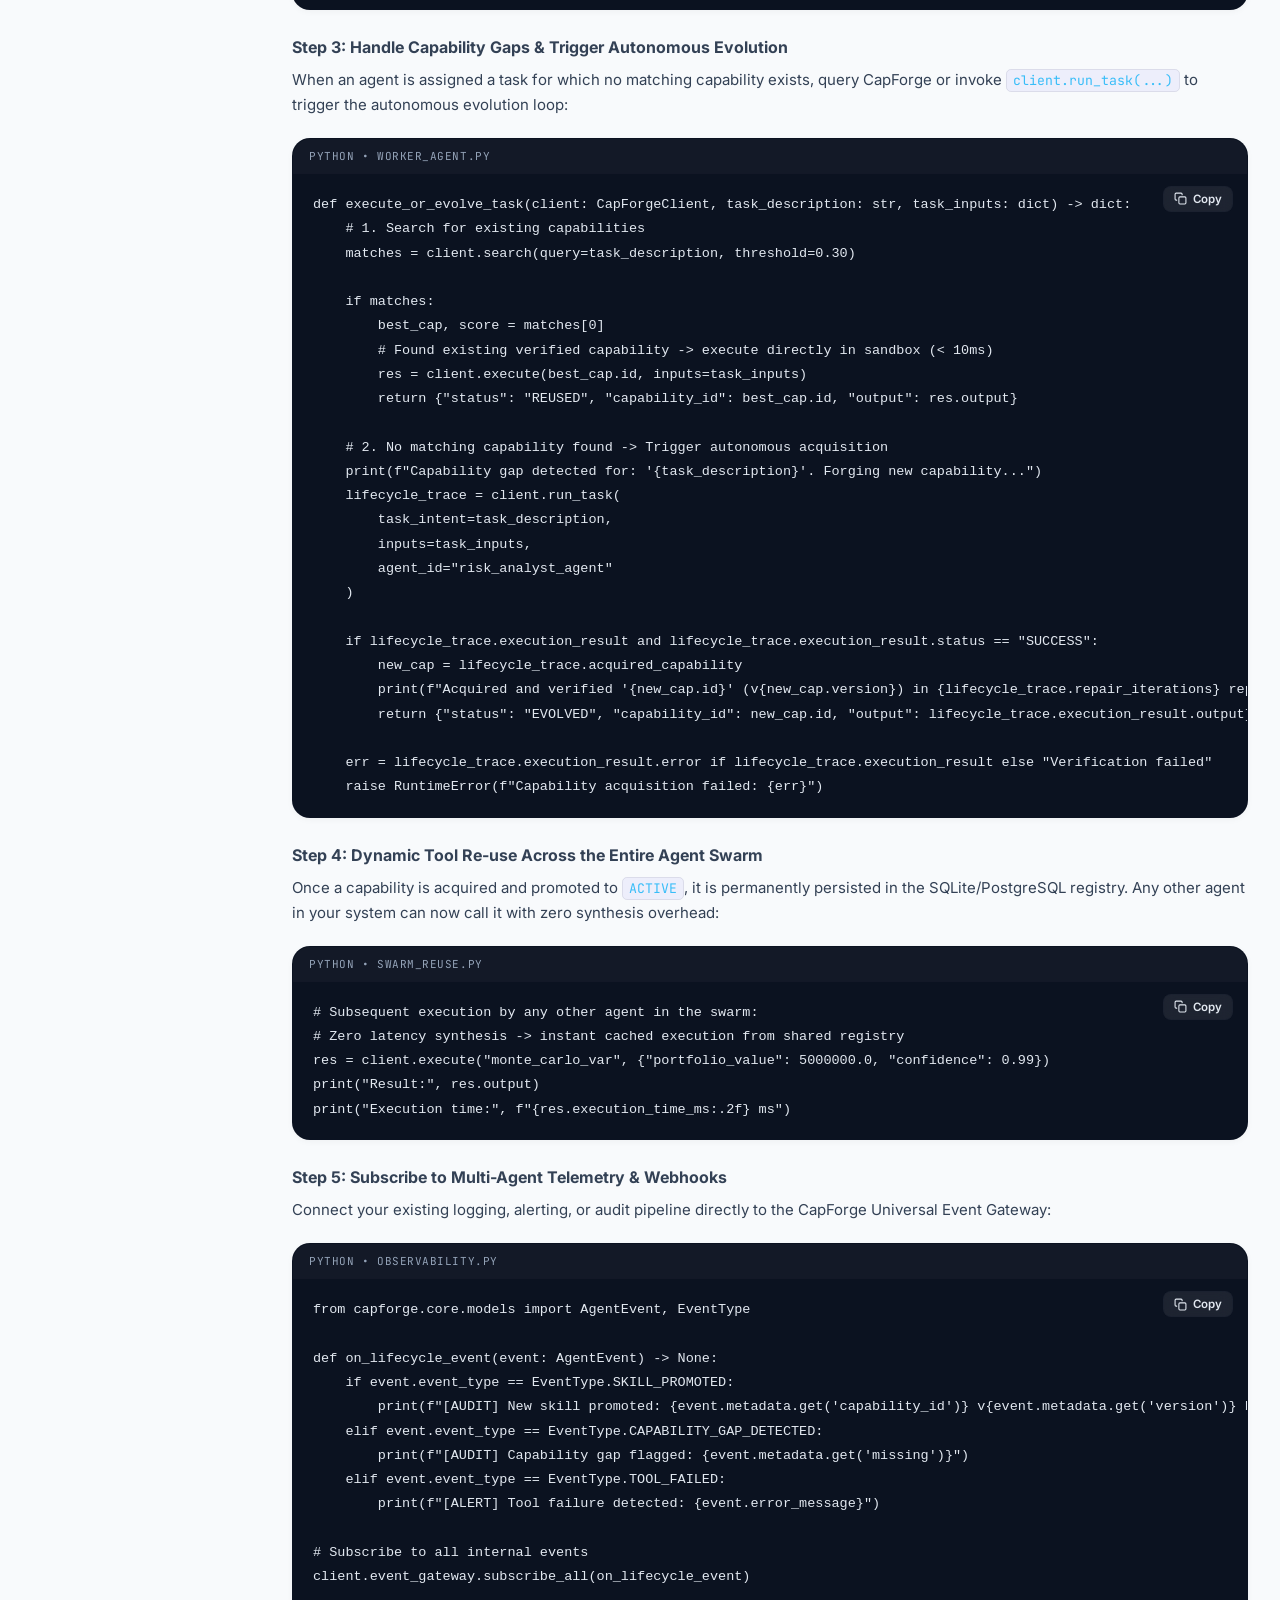
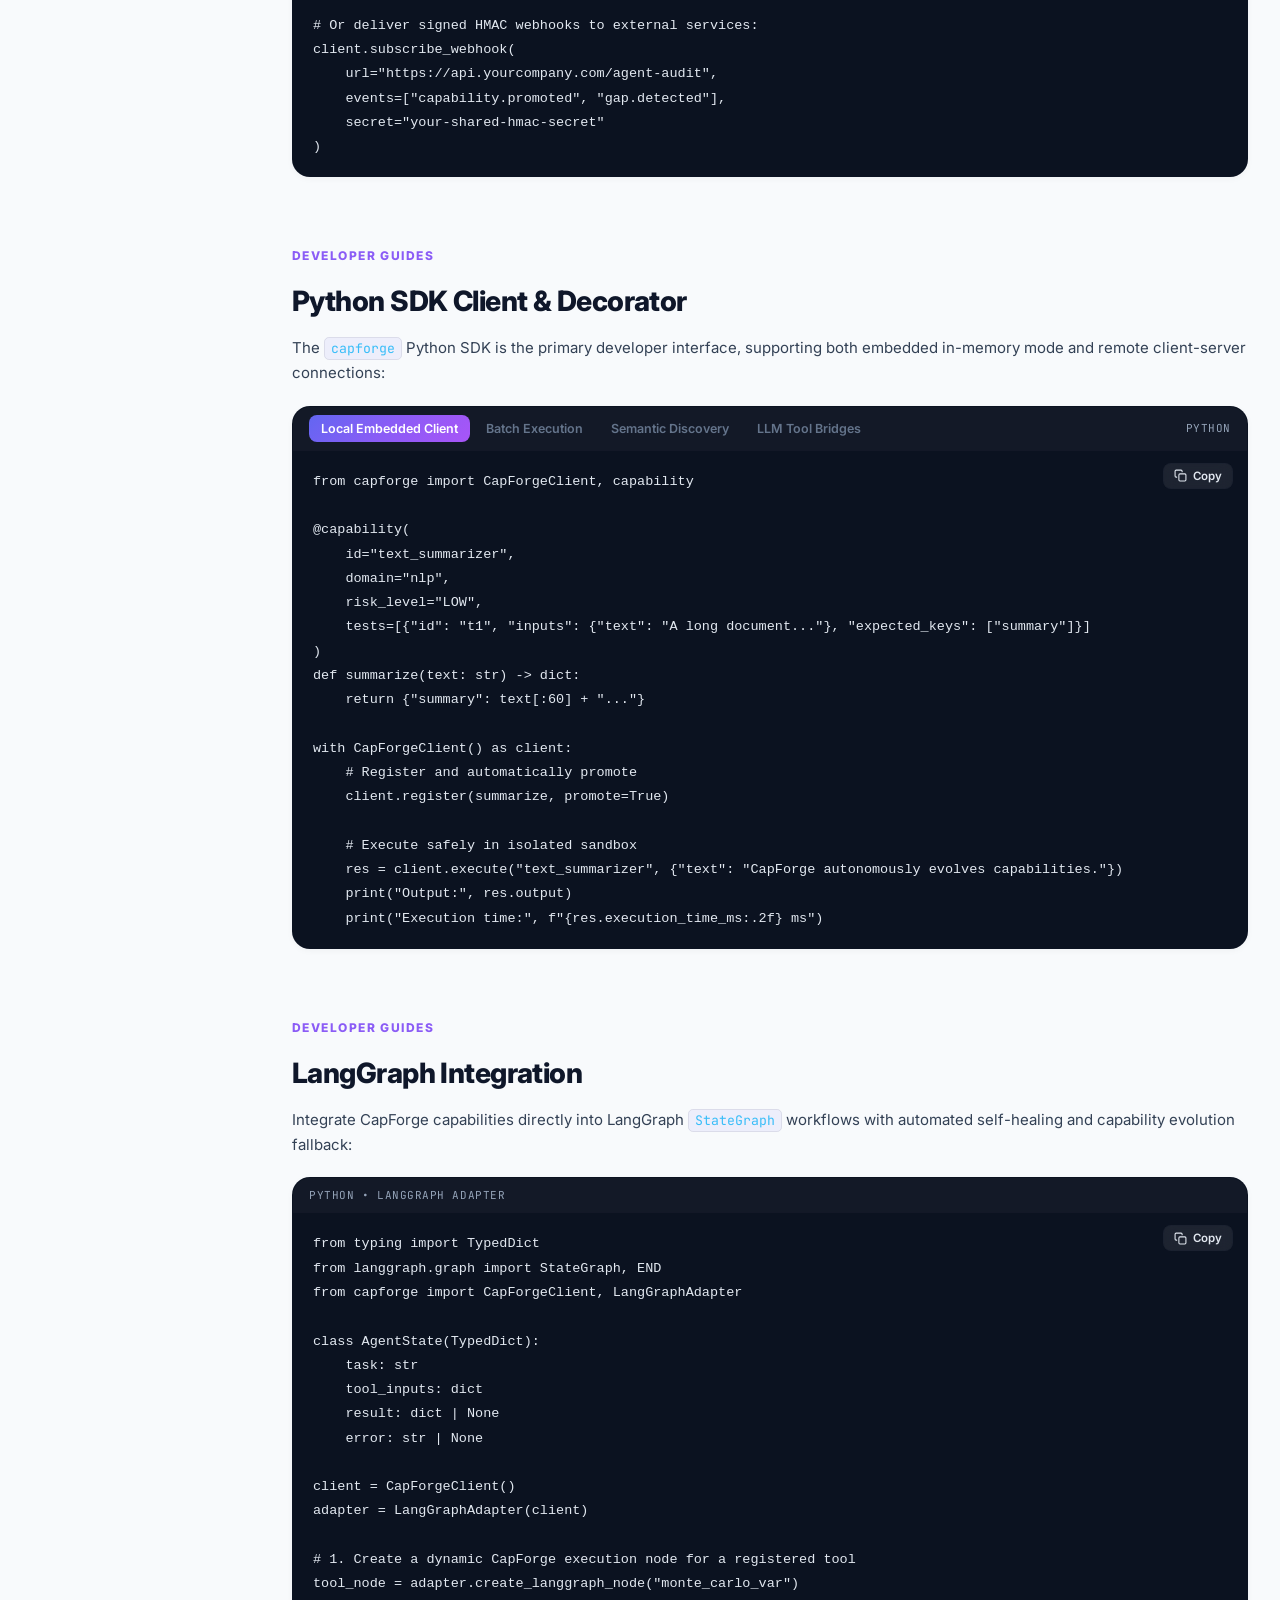
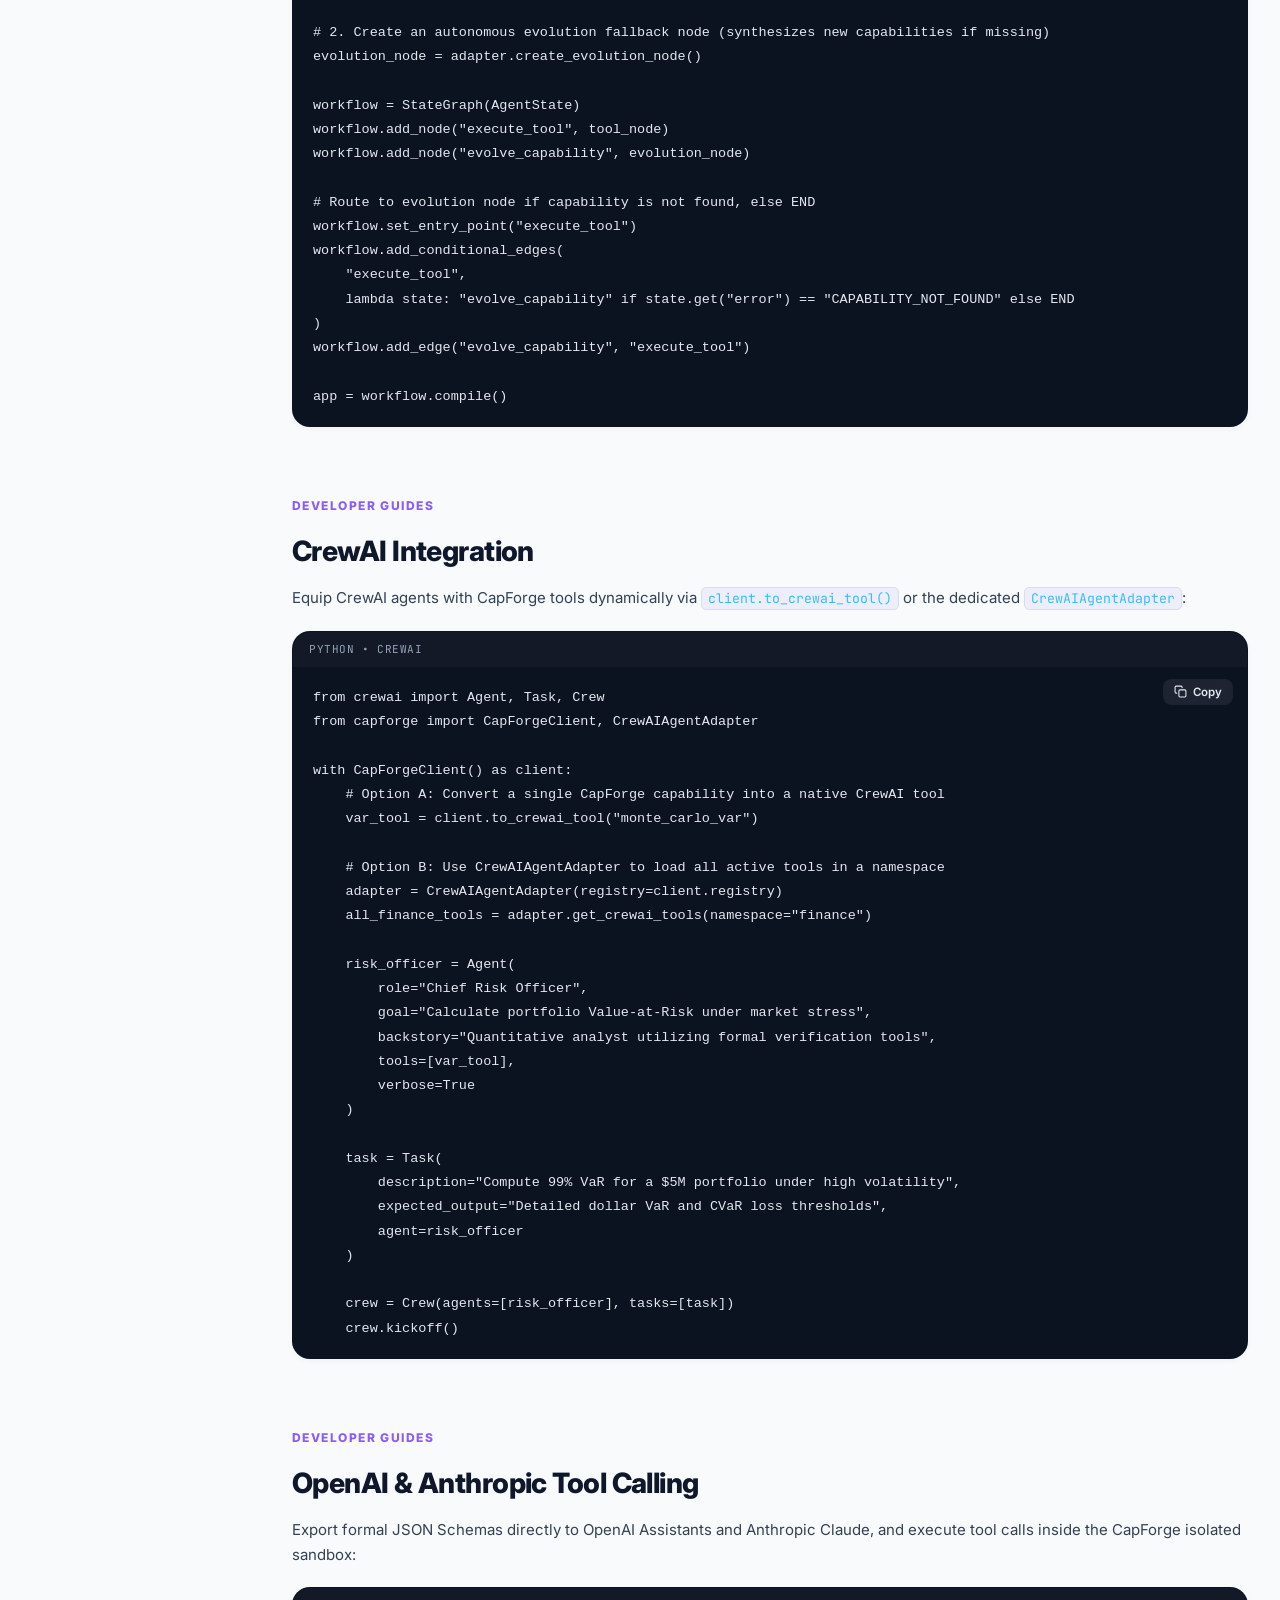
==== commit da722cbb: "docs(site): add multi-agent integration guide, fix SDK code snippets and wire agent adapters" ====
--- a/docs/site/index.html
+++ b/docs/site/index.html
@@ -32,6 +32,7 @@
 
     <nav class="topbar-nav">
       <a href="#quickstart">Quickstart</a>
+      <a href="#multi-agent-guide">Multi-Agent Guide</a>
       <a href="#architecture">Architecture</a>
       <a href="#sdk">Python SDK</a>
       <a href="#mcp">MCP Hub</a>
@@ -131,6 +132,11 @@
 
       <div class="nav-group">
         <div class="nav-group-title">Developer Guides</div>
+        <a class="nav-link" href="#multi-agent-guide">
+          <svg width="15" height="15" viewBox="0 0 24 24" fill="none" stroke="currentColor" stroke-width="2"><path d="M17 21v-2a4 4 0 0 0-4-4H5a4 4 0 0 0-4 4v2"/><circle cx="9" cy="7" r="4"/><path d="M23 21v-2a4 4 0 0 0-3-3.87"/><path d="M16 3.13a4 4 0 0 1 0 7.75"/></svg>
+          <span>Multi-Agent Integration</span>
+          <span class="nav-badge hot">Workflow</span>
+        </a>
         <a class="nav-link" href="#sdk">
           <svg width="15" height="15" viewBox="0 0 24 24" fill="none" stroke="currentColor" stroke-width="2"><polyline points="16 18 22 12 16 6"/><polyline points="8 6 2 12 8 18"/></svg>
           <span>Python SDK Client</span>
@@ -375,10 +381,10 @@
 health = client.health_check()
 print("Cluster Health:", health)
 
-# Search existing capabilities via semantic vector store
-results = client.search("calculate portfolio risk under stress")
-for cap in results:
-    print(f"Found: {cap.id} ({cap.version}) - Status: {cap.status}")
+# Search existing capabilities via semantic vector store (returns [(Capability, score)])
+results = client.search("calculate portfolio risk under stress", threshold=0.25)
+for cap, score in results:
+    print(f"Found: {cap.id} ({cap.version}) [score: {score:.2f}] - Status: {cap.status}")
 
 # Execute remotely via REST with automatic HMAC signature verification
 res = client.execute(
@@ -822,21 +828,20 @@
             <span class="code-lang-tag">python &bull; auto-repair engine</span>
           </div>
           <div class="code-pane active">
-            <pre><code>from capforge.verification.repair import ClosedLoopRepairEngine
-
-# Initialize the 3-pass self-healing engine
-repair_engine = ClosedLoopRepairEngine(max_attempts=3)
+            <pre><code>from capforge.verification.repair import AutoRepairEngine
+
+# Initialize the 3-pass self-healing engine (AST fixes -> LLM reflection -> Schema alignment)
+repair_engine = AutoRepairEngine(max_iterations=3)
 
 # If sandbox evaluation fails:
-repaired_capability, repair_report = repair_engine.repair(
-    capability=failed_cap,
-    eval_result=eval_result,
-    context={"task_description": "Compute portfolio VaR"}
+repaired_capability, verif_result, report = repair_engine.repair_with_report(
+    capability=failed_cap
 )
 
-if repair_report.success:
-    print(f"Self-Repair Succeeded via {repair_report.pass_name}!")
-    print(f"Attempts used: {repair_report.attempts}")
+if report.final_passed:
+    print(f"Self-Repair Succeeded across {report.iterations_run} iteration(s)!")
+    for step in report.steps:
+        print(f"  * Pass {step.pass_number} ({step.strategy}): {step.description}")
 else:
     print("Repair exhausted. Flagged for human review ticket.")</code></pre>
           </div>
@@ -856,15 +861,172 @@
           <div class="code-pane active">
             <pre><code>from capforge.security.trust_chain import TrustChain
 
-trust = TrustChain(secret_key="enterprise-signing-key")
-
-# Sign a verified capability manifest
-signature = trust.sign_capability(capability)
-print("HMAC-SHA256 Signature:", signature)
-
-# Verify tamper-evidence before execution
-is_valid = trust.verify_capability(capability, signature)
+# Initialize Trust Chain with HMAC signing key (or set CAPFORGE_SIGNING_KEY in .env)
+trust = TrustChain(signing_key="enterprise-signing-key")
+
+# Sign a verified capability manifest at registration
+signature = trust.sign(capability)
+print("HMAC-SHA256 Signature:", signature.hmac_sig)
+
+# Cryptographically verify tamper-evidence before execution
+is_valid = trust.verify(capability)
 assert is_valid, "Tamper detected: Capability code body was modified outside Control Plane!"</code></pre>
+          </div>
+        </div>
+      </section>
+
+      <!-- MULTI-AGENT WORKFLOW INTEGRATION -->
+      <section class="doc-section" id="multi-agent-guide">
+        <div class="eyebrow">Developer Guides</div>
+        <h2>Integration Guide: Existing Multi-Agent Systems</h2>
+        <p>If you already have a running multi-agent system &mdash; built with <strong>LangGraph, CrewAI, AutoGen, or a custom Python orchestrator</strong> &mdash; CapForge operates as your system's <strong>autonomous capability layer</strong>. It eliminates the fragile "static tool ceiling" where agents halt upon missing capabilities or unhandled parameter schemas.</p>
+
+        <div class="callout tip">
+          <svg class="callout-icon" viewBox="0 0 24 24" fill="none" stroke="#6366f1" stroke-width="2"><circle cx="12" cy="12" r="10"/><line x1="12" y1="16" x2="12" y2="12"/><line x1="12" y1="8" x2="12.01" y2="8"/></svg>
+          <div class="callout-content">
+            <strong>How CapForge Enhances Existing Multi-Agent Swarms</strong>
+            <p>You do not need to rewrite your agent prompts or replace your orchestrator. Your existing agents continue coordinating tasks. CapForge sits directly underneath your agent swarm: when any worker agent hits a missing tool or failure, CapForge discovers the gap, synthesizes type-safe code, validates it through the 5-level verification pipeline in an isolated sandbox, promotes it to the shared registry, and immediately equips all agents in the swarm with zero redeployment.</p>
+          </div>
+        </div>
+
+        <div class="arch-plane" style="margin: 24px 0;">
+          <div class="arch-plane-header">
+            <span class="arch-plane-title">Multi-Agent Capability Evolution Topology</span>
+            <span class="arch-plane-latency">Shared In-Memory / WAL Registry</span>
+          </div>
+          <p>Orchestrator delegates tasks &rarr; Worker Agent discovers gap or tool failure &rarr; CapForge synthesizes &amp; verifies in sandbox &rarr; Verified capability promoted to shared registry &rarr; Instant reuse across all agents with zero latency overhead.</p>
+          <div class="arch-plane-grid">
+            <div class="arch-box">Host Orchestrator (LangGraph / CrewAI)</div>
+            <div class="arch-box">Worker Agents (Analyst / Coder / Scribe)</div>
+            <div class="arch-box">CapForge Event Gateway &amp; Gap Detector</div>
+            <div class="arch-box">Shared Capability Registry (SQLite / Postgres)</div>
+          </div>
+        </div>
+
+        <h3>The 5-Step Integration Blueprint</h3>
+
+        <h4>Step 1: Initialize the Shared Registry Client</h4>
+        <p>In your multi-agent application setup or root ecosystem file, instantiate a shared <code class="inline">CapForgeClient</code> pointing to a shared SQLite database file (or PostgreSQL URL in multi-node clusters):</p>
+        <div class="code-box">
+          <div class="code-header">
+            <span class="code-lang-tag">python &bull; ecosystem.py</span>
+          </div>
+          <div class="code-pane active">
+            <pre><code>from pathlib import Path
+from capforge import CapForgeClient
+
+# Shared database file across all agents in your process or cluster
+client = CapForgeClient(db_path=Path("data/capforge.db"))
+
+# Verify registry and sandbox subsystem readiness
+health = client.health_check()
+assert health["subsystems"]["registry"]["status"] == "ok"</code></pre>
+          </div>
+        </div>
+
+        <h4>Step 2: Pre-Register Your Existing Domain Tools</h4>
+        <p>If your project already has existing Python functions or tools, register them so CapForge's semantic gap detector knows they exist and avoids redundant synthesis:</p>
+        <div class="code-box">
+          <div class="code-header">
+            <span class="code-lang-tag">python &bull; register existing tools</span>
+          </div>
+          <div class="code-pane active">
+            <pre><code>from capforge import capability
+
+# Option A: Decorate existing functions directly
+@capability(id="calculate_moving_average", domain="finance", risk_level="LOW")
+def calculate_moving_average(prices: list[float], window: int = 20) -> dict:
+    sma = [round(sum(prices[i-window+1:i+1])/window, 4) for i in range(window-1, len(prices))]
+    return {"sma": sma, "latest": sma[-1]}
+
+client.register(calculate_moving_average, promote=True)
+
+# Option B: Register existing functions without modifying their source file
+def legacy_volatility(returns: list[float]) -> dict:
+    import statistics, math
+    vol = statistics.stdev(returns) * math.sqrt(252)
+    return {"annualized_volatility": round(vol, 4)}
+
+client.register_function(legacy_volatility, id="calculate_volatility", domain="finance", promote=True)</code></pre>
+          </div>
+        </div>
+
+        <h4>Step 3: Handle Capability Gaps &amp; Trigger Autonomous Evolution</h4>
+        <p>When an agent is assigned a task for which no matching capability exists, query CapForge or invoke <code class="inline">client.run_task(...)</code> to trigger the autonomous evolution loop:</p>
+        <div class="code-box">
+          <div class="code-header">
+            <span class="code-lang-tag">python &bull; worker_agent.py</span>
+          </div>
+          <div class="code-pane active">
+            <pre><code>def execute_or_evolve_task(client: CapForgeClient, task_description: str, task_inputs: dict) -> dict:
+    # 1. Search for existing capabilities
+    matches = client.search(query=task_description, threshold=0.30)
+    
+    if matches:
+        best_cap, score = matches[0]
+        # Found existing verified capability -> execute directly in sandbox (< 10ms)
+        res = client.execute(best_cap.id, inputs=task_inputs)
+        return {"status": "REUSED", "capability_id": best_cap.id, "output": res.output}
+    
+    # 2. No matching capability found -> Trigger autonomous acquisition
+    print(f"Capability gap detected for: '{task_description}'. Forging new capability...")
+    lifecycle_trace = client.run_task(
+        task_intent=task_description,
+        inputs=task_inputs,
+        agent_id="risk_analyst_agent"
+    )
+    
+    if lifecycle_trace.execution_result and lifecycle_trace.execution_result.status == "SUCCESS":
+        new_cap = lifecycle_trace.acquired_capability
+        print(f"Acquired and verified '{new_cap.id}' (v{new_cap.version}) in {lifecycle_trace.repair_iterations} repair iteration(s)!")
+        return {"status": "EVOLVED", "capability_id": new_cap.id, "output": lifecycle_trace.execution_result.output}
+    
+    err = lifecycle_trace.execution_result.error if lifecycle_trace.execution_result else "Verification failed"
+    raise RuntimeError(f"Capability acquisition failed: {err}")</code></pre>
+          </div>
+        </div>
+
+        <h4>Step 4: Dynamic Tool Re-use Across the Entire Agent Swarm</h4>
+        <p>Once a capability is acquired and promoted to <code class="inline">ACTIVE</code>, it is permanently persisted in the SQLite/PostgreSQL registry. Any other agent in your system can now call it with zero synthesis overhead:</p>
+        <div class="code-box">
+          <div class="code-header">
+            <span class="code-lang-tag">python &bull; swarm_reuse.py</span>
+          </div>
+          <div class="code-pane active">
+            <pre><code># Subsequent execution by any other agent in the swarm:
+# Zero latency synthesis -> instant cached execution from shared registry
+res = client.execute("monte_carlo_var", {"portfolio_value": 5000000.0, "confidence": 0.99})
+print("Result:", res.output)
+print("Execution time:", f"{res.execution_time_ms:.2f} ms")</code></pre>
+          </div>
+        </div>
+
+        <h4>Step 5: Subscribe to Multi-Agent Telemetry &amp; Webhooks</h4>
+        <p>Connect your existing logging, alerting, or audit pipeline directly to the CapForge Universal Event Gateway:</p>
+        <div class="code-box">
+          <div class="code-header">
+            <span class="code-lang-tag">python &bull; observability.py</span>
+          </div>
+          <div class="code-pane active">
+            <pre><code>from capforge.core.models import AgentEvent, EventType
+
+def on_lifecycle_event(event: AgentEvent) -> None:
+    if event.event_type == EventType.SKILL_PROMOTED:
+        print(f"[AUDIT] New skill promoted: {event.metadata.get('capability_id')} v{event.metadata.get('version')} by agent {event.agent_id}")
+    elif event.event_type == EventType.CAPABILITY_GAP_DETECTED:
+        print(f"[AUDIT] Capability gap flagged: {event.metadata.get('missing')}")
+    elif event.event_type == EventType.TOOL_FAILED:
+        print(f"[ALERT] Tool failure detected: {event.error_message}")
+
+# Subscribe to all internal events
+client.event_gateway.subscribe_all(on_lifecycle_event)
+
+# Or deliver signed HMAC webhooks to external services:
+client.subscribe_webhook(
+    url="https://api.yourcompany.com/agent-audit",
+    events=["capability.promoted", "gap.detected"],
+    secret="your-shared-hmac-secret"
+)</code></pre>
           </div>
         </div>
       </section>
@@ -881,6 +1043,7 @@
               <button class="code-tab-btn active" data-pane="sdk-local">Local Embedded Client</button>
               <button class="code-tab-btn" data-pane="sdk-batch">Batch Execution</button>
               <button class="code-tab-btn" data-pane="sdk-search">Semantic Discovery</button>
+              <button class="code-tab-btn" data-pane="sdk-bridges">LLM Tool Bridges</button>
             </div>
             <span class="code-lang-tag">python</span>
           </div>
@@ -901,9 +1064,10 @@
     # Register and automatically promote
     client.register(summarize, promote=True)
 
-    # Execute
+    # Execute safely in isolated sandbox
     res = client.execute("text_summarizer", {"text": "CapForge autonomously evolves capabilities."})
-    print(res.output)</code></pre>
+    print("Output:", res.output)
+    print("Execution time:", f"{res.execution_time_ms:.2f} ms")</code></pre>
           </div>
 
           <div class="code-pane" id="sdk-batch">
@@ -915,22 +1079,36 @@
 ]
 
 with CapForgeClient() as client:
-    results = client.batch_execute(requests, max_concurrency=5)
+    results = client.execute_batch(requests)
     for res in results:
-        print(f"Status: {res.status} | Latency: {res.latency_ms:.2f}ms")</code></pre>
+        print(f"Status: {res.status} | Execution Time: {res.execution_time_ms:.2f}ms")</code></pre>
           </div>
 
           <div class="code-pane" id="sdk-search">
             <pre><code>with CapForgeClient() as client:
-    # Hybrid BM25 + Vector semantic capability search
+    # Hybrid BM25 + Vector semantic capability search (returns [(Capability, float)])
     matches = client.search(
         query="Monte Carlo simulation for portfolio risk",
-        domain="finance",
-        top_k=3
+        threshold=0.25
     )
 
-    for cap in matches:
-        print(f"Match: {cap.id} (v{cap.version}) - Status: {cap.status}")</code></pre>
+    for cap, score in matches:
+        print(f"Match: {cap.id} (v{cap.version}) | Score: {score:.2f} - Status: {cap.status}")</code></pre>
+          </div>
+
+          <div class="code-pane" id="sdk-bridges">
+            <pre><code>with CapForgeClient() as client:
+    # Export directly to OpenAI function tool format
+    openai_tool = client.to_openai_tool("text_summarizer")
+    print("OpenAI Tool:", openai_tool["function"]["name"])
+
+    # Export directly to CrewAI BaseTool wrapper
+    crewai_tool = client.to_crewai_tool("text_summarizer")
+    print("CrewAI Tool:", crewai_tool.name)
+
+    # Generic standard tool schema for Anthropic / LangChain
+    std_tool = client.as_tool("text_summarizer")
+    print("Standard Schema:", std_tool)</code></pre>
           </div>
         </div>
       </section>
@@ -939,7 +1117,7 @@
       <section class="doc-section" id="langgraph">
         <div class="eyebrow">Developer Guides</div>
         <h2>LangGraph Integration</h2>
-        <p>Integrate CapForge capabilities directly into LangGraph <code class="inline">StateGraph</code> nodes with autonomous fallback for capability gaps:</p>
+        <p>Integrate CapForge capabilities directly into LangGraph <code class="inline">StateGraph</code> workflows with automated self-healing and capability evolution fallback:</p>
 
         <div class="code-box">
           <div class="code-header">
@@ -948,28 +1126,28 @@
           <div class="code-pane active">
             <pre><code>from typing import TypedDict
 from langgraph.graph import StateGraph, END
-from capforge import CapForgeClient
-from capforge.runtime.agent_adapter import LangGraphAdapter
+from capforge import CapForgeClient, LangGraphAdapter
 
 class AgentState(TypedDict):
     task: str
     tool_inputs: dict
-    result: dict
+    result: dict | None
+    error: str | None
 
 client = CapForgeClient()
 adapter = LangGraphAdapter(client)
 
-# Create a dynamic CapForge execution node
+# 1. Create a dynamic CapForge execution node for a registered tool
 tool_node = adapter.create_langgraph_node("monte_carlo_var")
 
-# Create autonomous evolution fallback node (synthesizes new capabilities on demand)
+# 2. Create an autonomous evolution fallback node (synthesizes new capabilities if missing)
 evolution_node = adapter.create_evolution_node()
 
 workflow = StateGraph(AgentState)
 workflow.add_node("execute_tool", tool_node)
 workflow.add_node("evolve_capability", evolution_node)
 
-# Route to evolution node if capability is missing
+# Route to evolution node if capability is not found, else END
 workflow.set_entry_point("execute_tool")
 workflow.add_conditional_edges(
     "execute_tool",
@@ -986,7 +1164,7 @@
       <section class="doc-section" id="crewai">
         <div class="eyebrow">Developer Guides</div>
         <h2>CrewAI Integration</h2>
-        <p>Equip CrewAI agents with CapForge tools dynamically:</p>
+        <p>Equip CrewAI agents with CapForge tools dynamically via <code class="inline">client.to_crewai_tool()</code> or the dedicated <code class="inline">CrewAIAgentAdapter</code>:</p>
 
         <div class="code-box">
           <div class="code-header">
@@ -994,11 +1172,15 @@
           </div>
           <div class="code-pane active">
             <pre><code>from crewai import Agent, Task, Crew
-from capforge import CapForgeClient
+from capforge import CapForgeClient, CrewAIAgentAdapter
 
 with CapForgeClient() as client:
-    # Convert any CapForge capability into a native CrewAI tool
+    # Option A: Convert a single CapForge capability into a native CrewAI tool
     var_tool = client.to_crewai_tool("monte_carlo_var")
+
+    # Option B: Use CrewAIAgentAdapter to load all active tools in a namespace
+    adapter = CrewAIAgentAdapter(registry=client.registry)
+    all_finance_tools = adapter.get_crewai_tools(namespace="finance")
 
     risk_officer = Agent(
         role="Chief Risk Officer",
@@ -1024,7 +1206,7 @@
       <section class="doc-section" id="openai">
         <div class="eyebrow">Developer Guides</div>
         <h2>OpenAI &amp; Anthropic Tool Calling</h2>
-        <p>Export formal JSON Schemas directly to OpenAI Assistants and Anthropic Claude:</p>
+        <p>Export formal JSON Schemas directly to OpenAI Assistants and Anthropic Claude, and execute tool calls inside the CapForge isolated sandbox:</p>
 
         <div class="code-box">
           <div class="code-header">
@@ -1037,7 +1219,7 @@
 cap_client = CapForgeClient()
 openai_client = OpenAI()
 
-# Export all active capabilities as OpenAI tools
+# 1. Export active capabilities directly as OpenAI tools
 tools = [cap_client.to_openai_tool("sentiment_analyzer")]
 
 response = openai_client.chat.completions.create(
@@ -1047,10 +1229,10 @@
     tool_choice="auto"
 )
 
-# Execute chosen tool safely inside CapForge sandbox
+# 2. Execute chosen tool safely inside CapForge sandbox
 tool_call = response.choices[0].message.tool_calls[0]
 execution_res = cap_client.handle_openai_tool_call(tool_call)
-print("Execution Result:", execution_res)</code></pre>
+print("Execution Result Message:", execution_res)</code></pre>
           </div>
         </div>
       </section>
@@ -1146,19 +1328,22 @@
           <div class="code-pane active">
             <pre><code>from capforge.optimization.profiler import RuntimeProfiler
 
-profiler = RuntimeProfiler(target_p95_ms=25.0)
+# Initialize profiler with default SLA threshold (e.g. 25.0 ms max P95)
+profiler = RuntimeProfiler(default_latency_sla_ms=25.0, min_samples_before_audit=5)
+profiler.set_sla("monte_carlo_var", max_p95_ms=25.0)
 
 # Record telemetry samples from live execution
 for sample in latency_samples:
     profiler.record_execution(
         capability_id="monte_carlo_var",
         version="1.0.0",
-        duration_ms=sample
+        duration_ms=sample,
+        success=True
     )
 
-# Check for SLA violations
-gap = profiler.check_optimization_gap("monte_carlo_var", "1.0.0")
-if gap:
+# Analyze profiles and detect SLA violations
+gaps = profiler.detect_optimization_gaps()
+for gap in gaps:
     print(f"Optimization Gap Detected: {gap.reason}")
     print(f"P95 Latency: {gap.p95_latency_ms:.2f}ms (Target: {gap.target_p95_ms:.2f}ms)")
     print(f"Recommended Action: {gap.suggested_action}")  # 'JIT_COMPILE_RUST_C'</code></pre>
@@ -1497,6 +1682,24 @@
             <p>Level 4 verification runs the complete historical regression test suite against any proposed version upgrade. If even a single test fails, the upgrade is blocked and automatically rolled back.</p>
           </div>
         </div>
+        <div class="callout tip">
+          <div class="callout-content">
+            <strong>How do I migrate my existing agent tools into CapForge without rewriting them?</strong>
+            <p>You do not need to rewrite your code. Simply decorate existing functions with <code class="inline">@capability</code>, or call <code class="inline">client.register_function(my_func, id="tool_name", promote=True)</code>. CapForge inspects Python type signatures and docstrings to automatically generate parameter contracts and index them in semantic memory.</p>
+          </div>
+        </div>
+        <div class="callout tip">
+          <div class="callout-content">
+            <strong>How do multiple agents share capabilities without database lock contention?</strong>
+            <p>CapForge enables SQLite Write-Ahead Logging (<code class="inline">PRAGMA journal_mode=WAL;</code>) by default, allowing concurrent non-blocking readers across any number of agent threads or processes. For multi-node distributed agent clusters, set <code class="inline">CAPFORGE_DATABASE_URL=postgresql://...</code> to connect to a high-concurrency PostgreSQL cluster.</p>
+          </div>
+        </div>
+        <div class="callout tip">
+          <div class="callout-content">
+            <strong>Can CapForge run fully offline with local LLMs (e.g. Ollama)?</strong>
+            <p>Yes. Set <code class="inline">CAPFORGE_LLM_PROVIDER=ollama</code> and <code class="inline">CAPFORGE_LLM_MODEL=qwen2.5:7b</code> in your environment. CapForge will execute gap synthesis and self-repair reflection queries directly through your local Ollama daemon on <code class="inline">http://localhost:11434</code> with zero external network dependencies.</p>
+          </div>
+        </div>
       </section>
 
       <!-- Footer -->
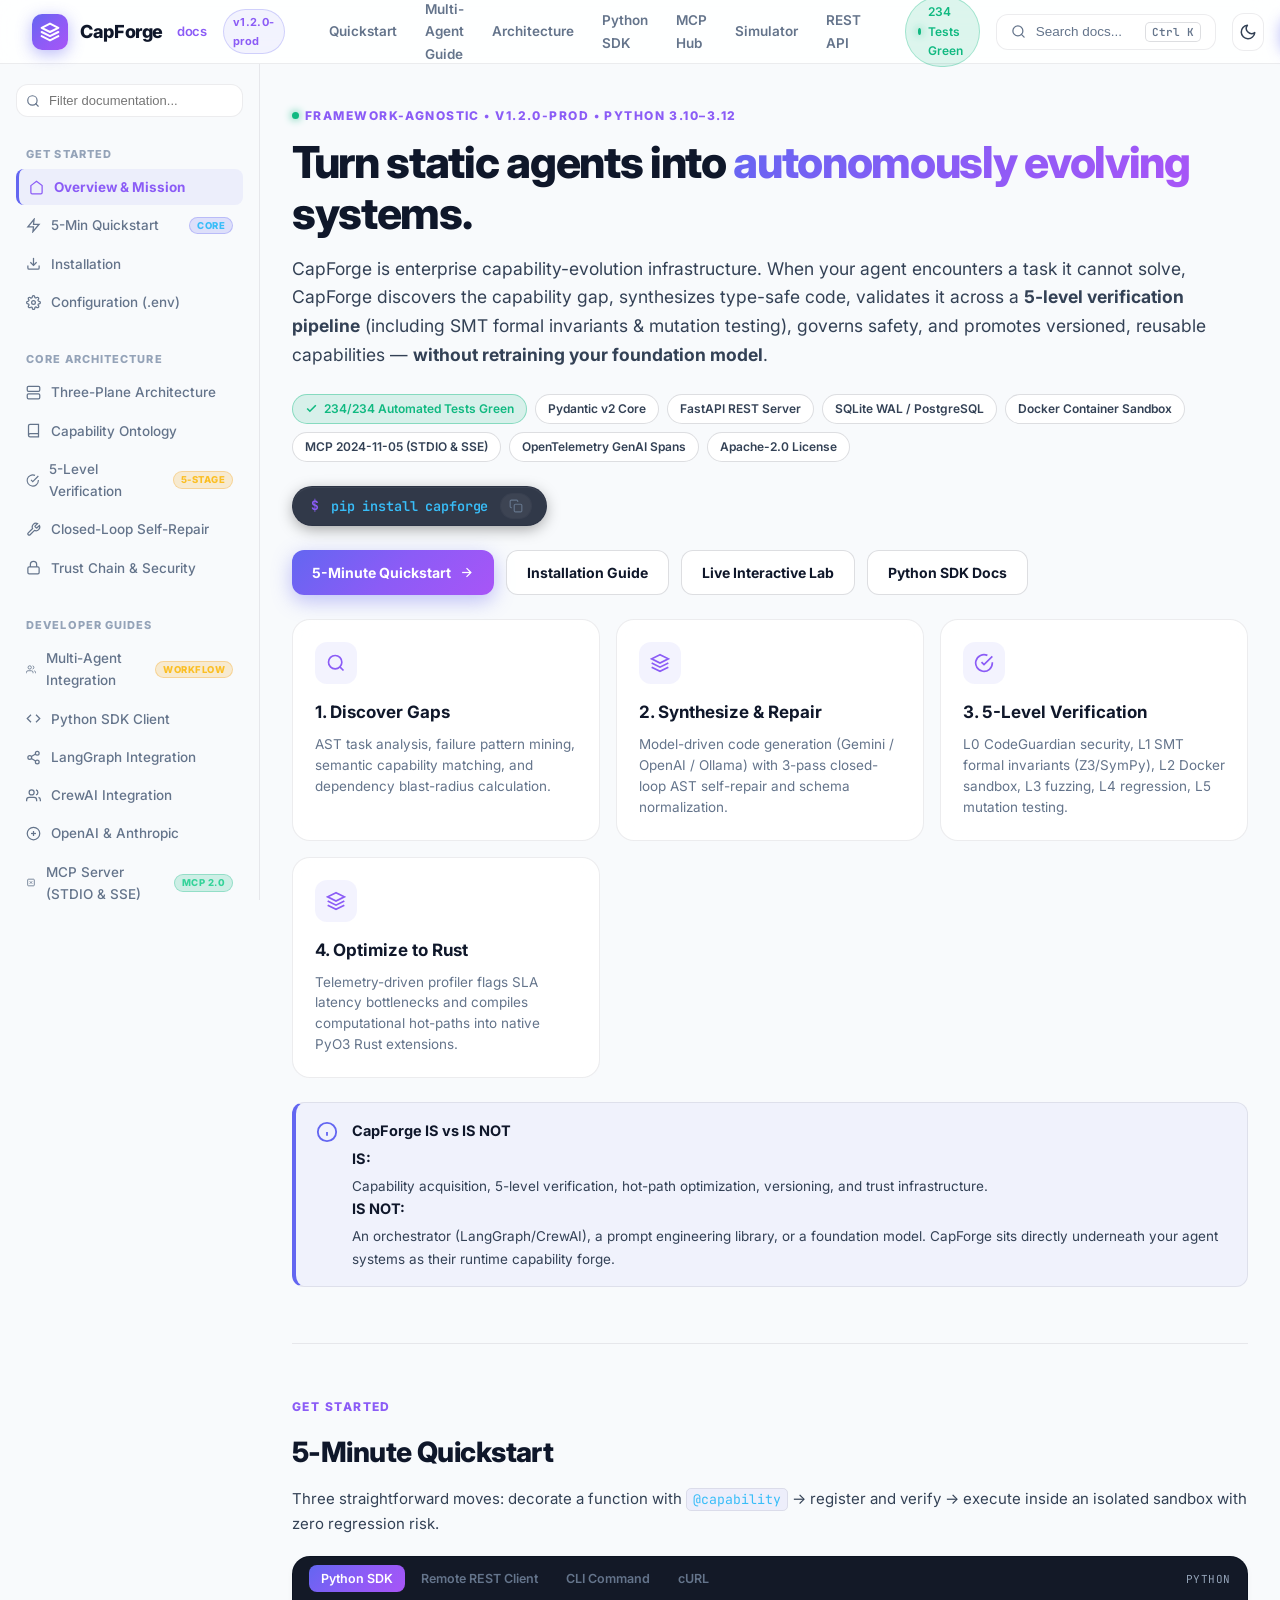
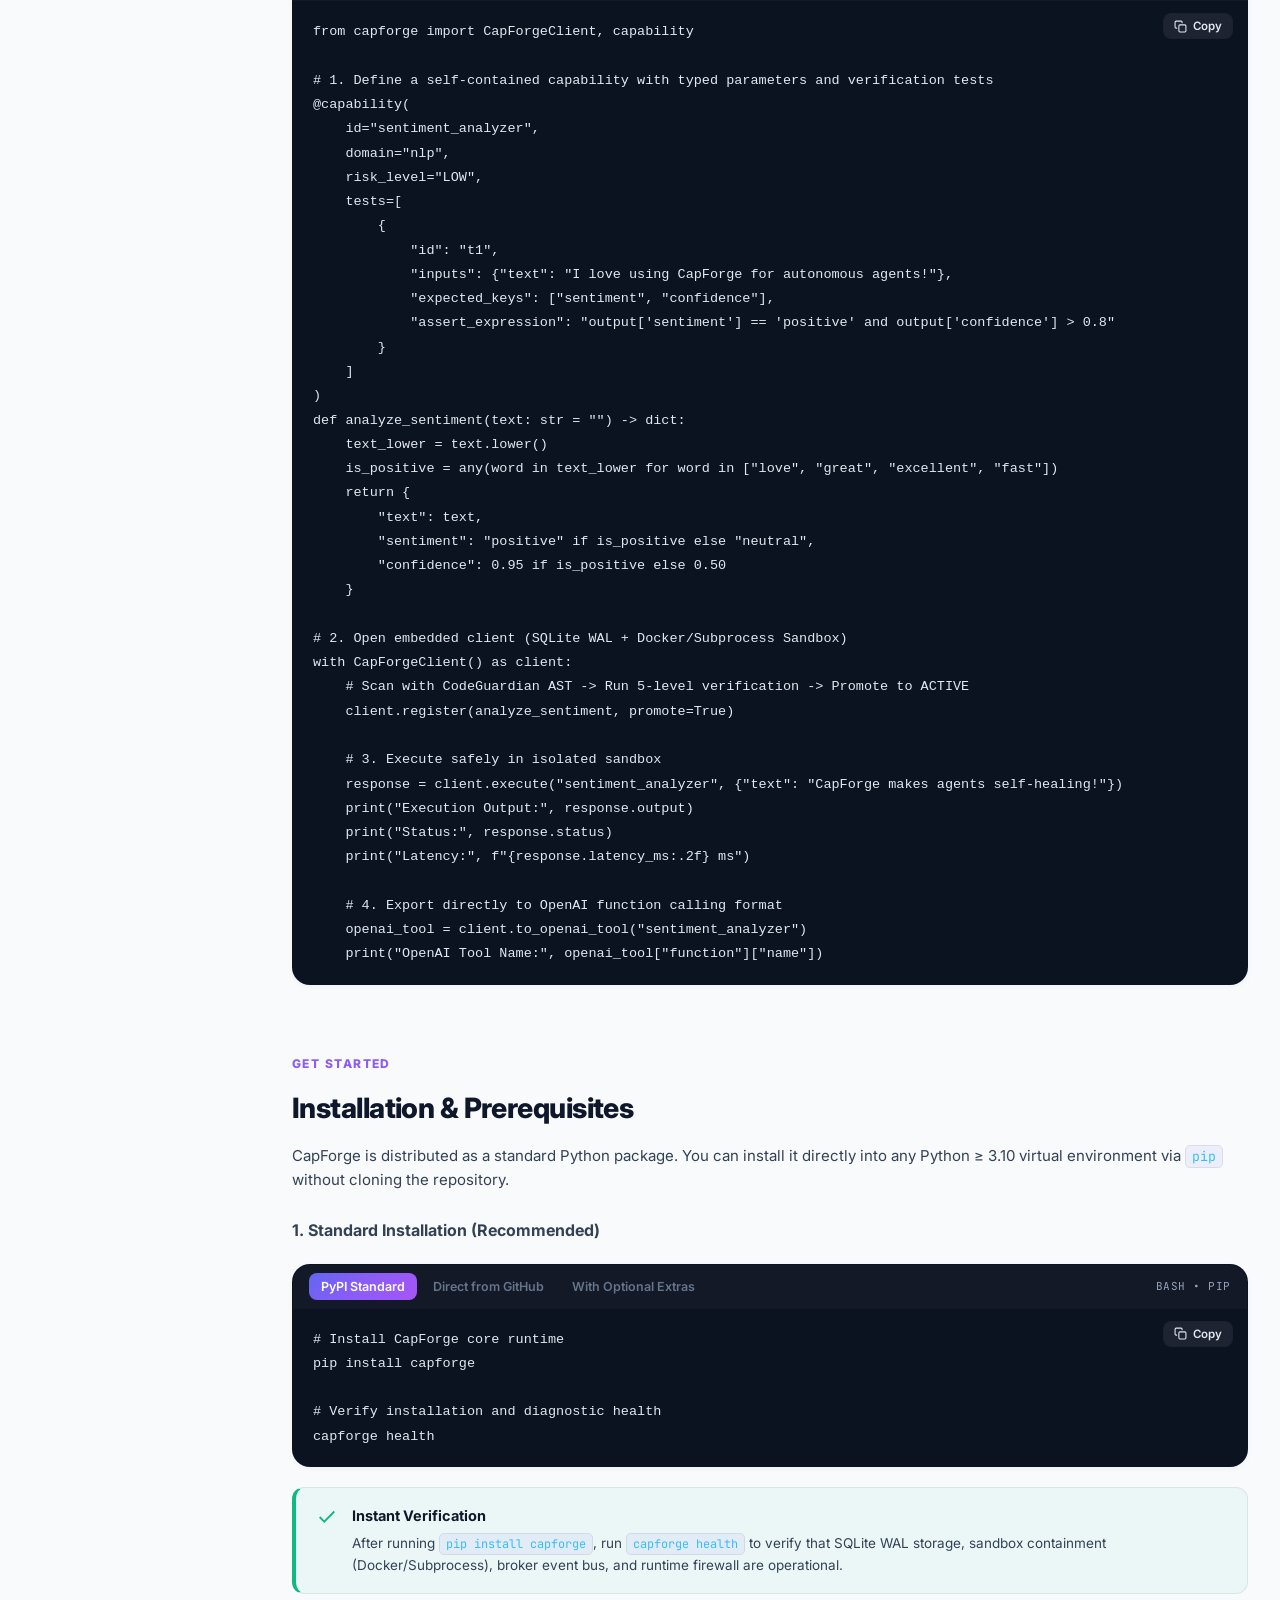
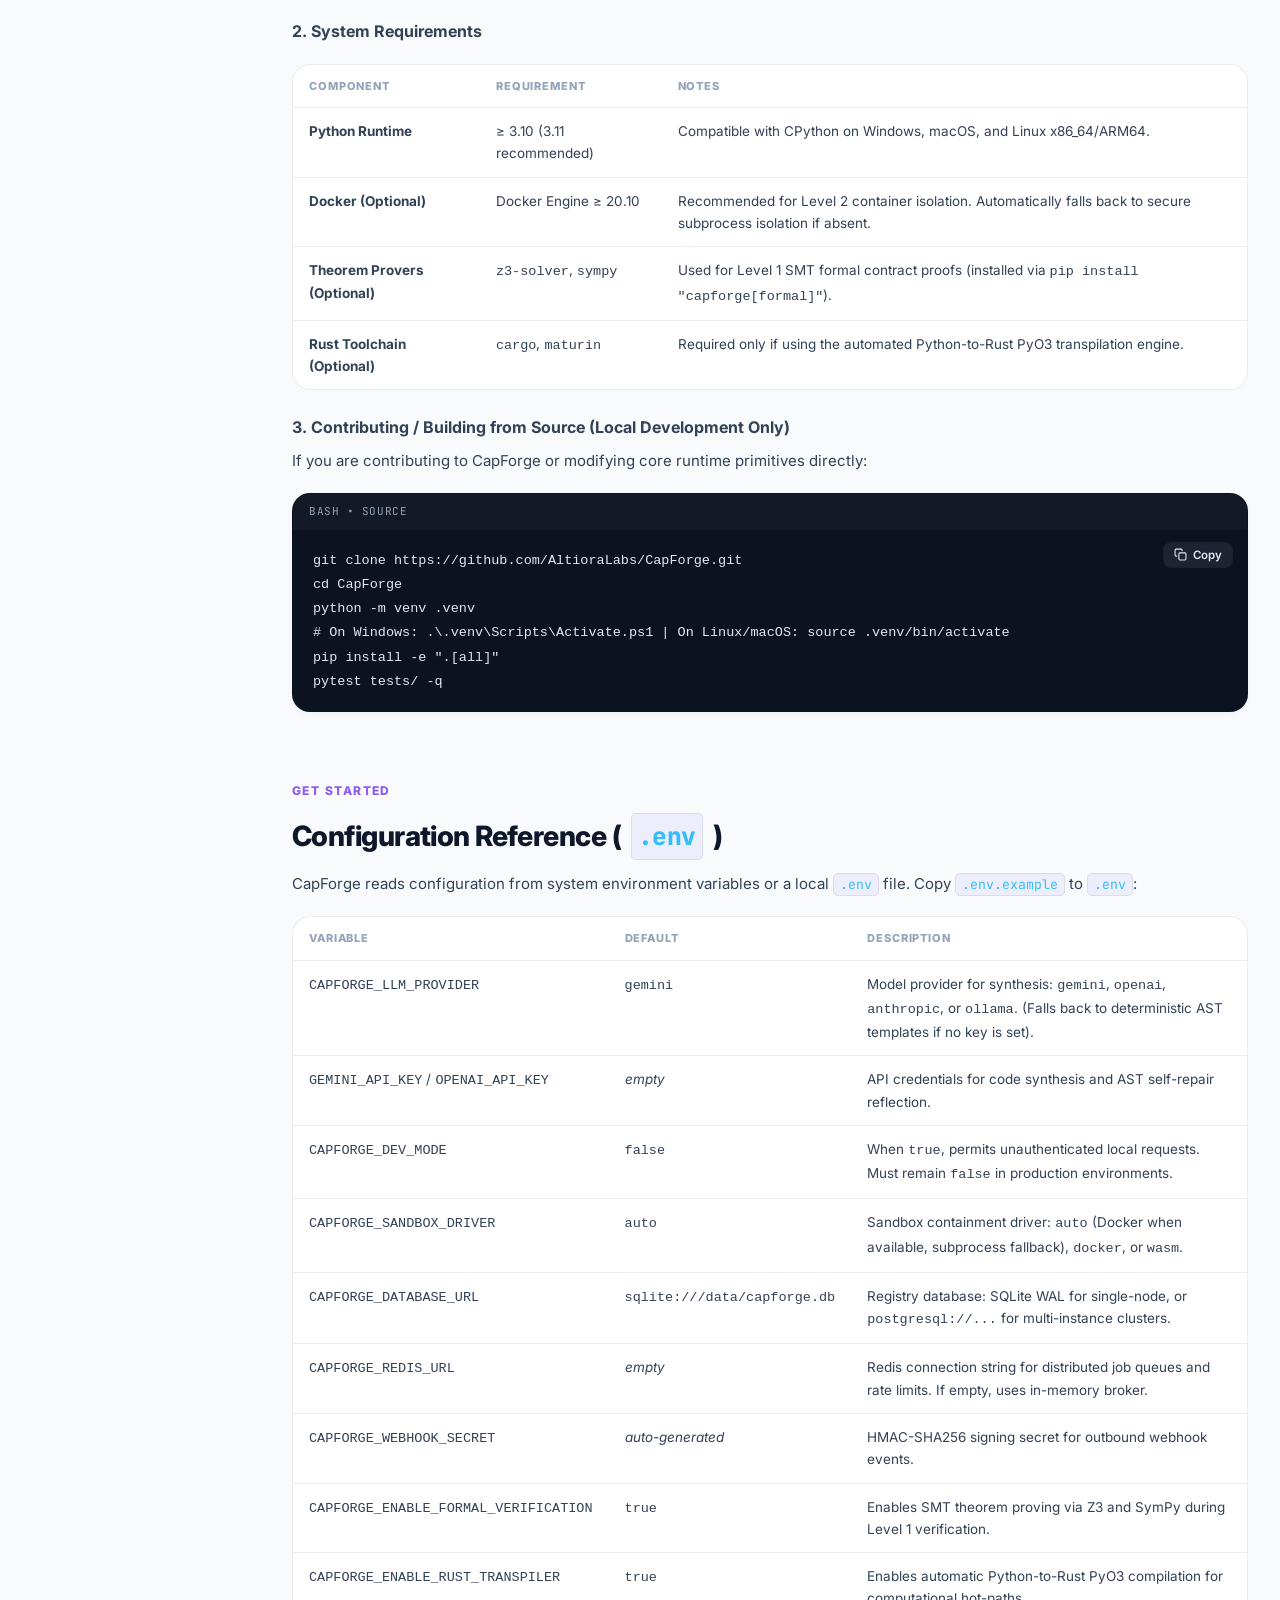
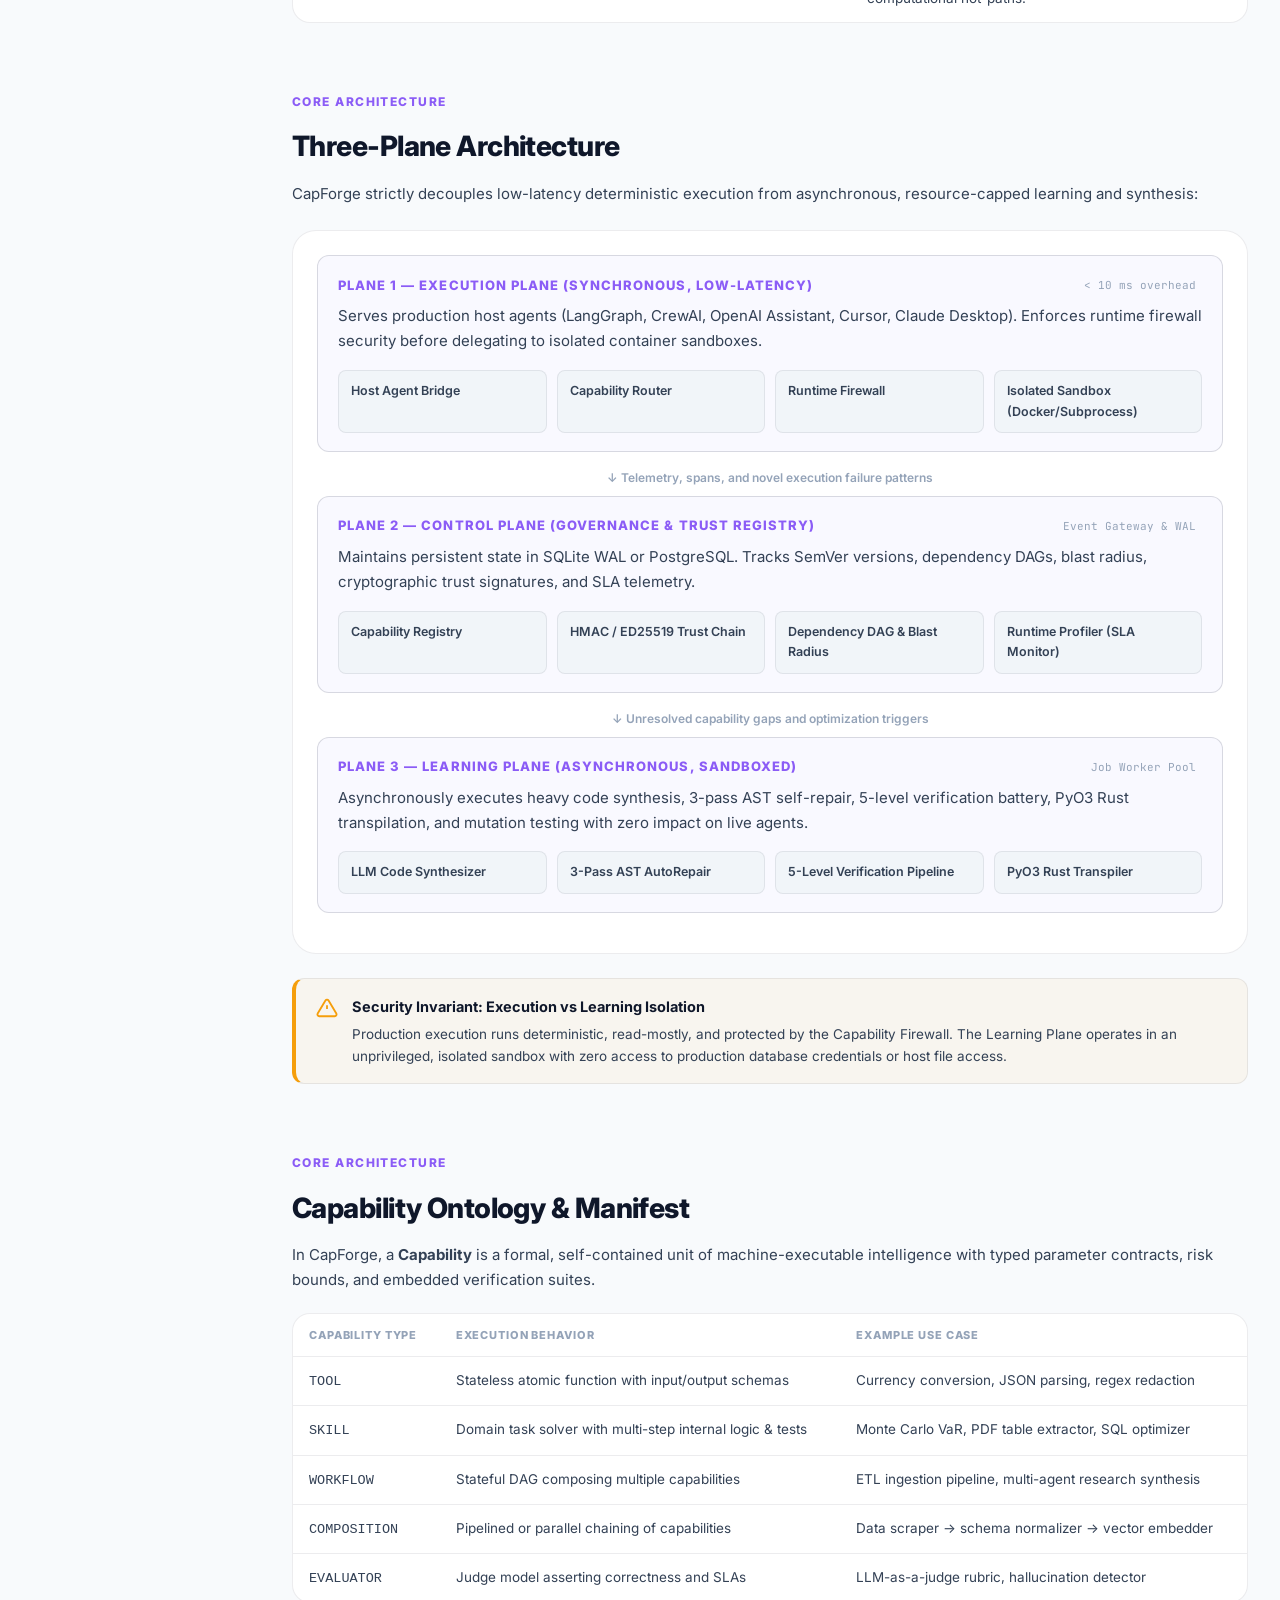
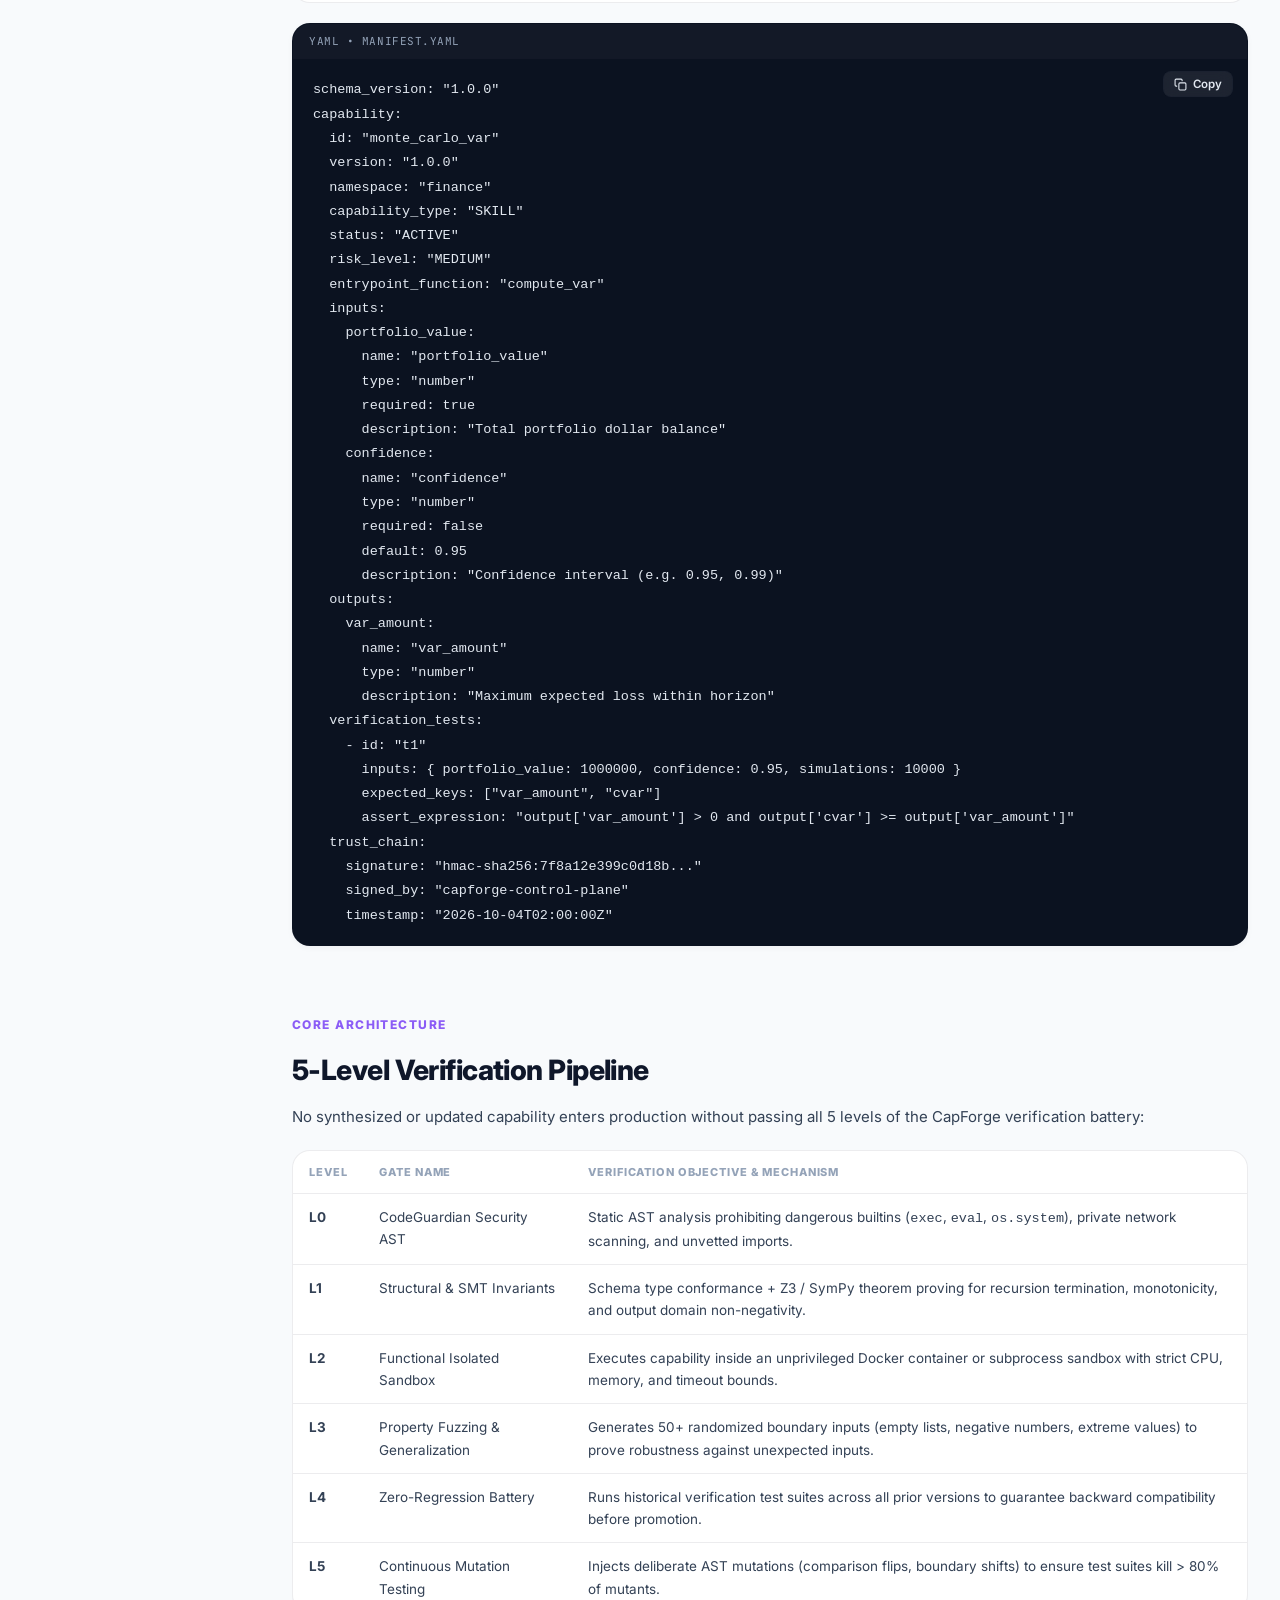
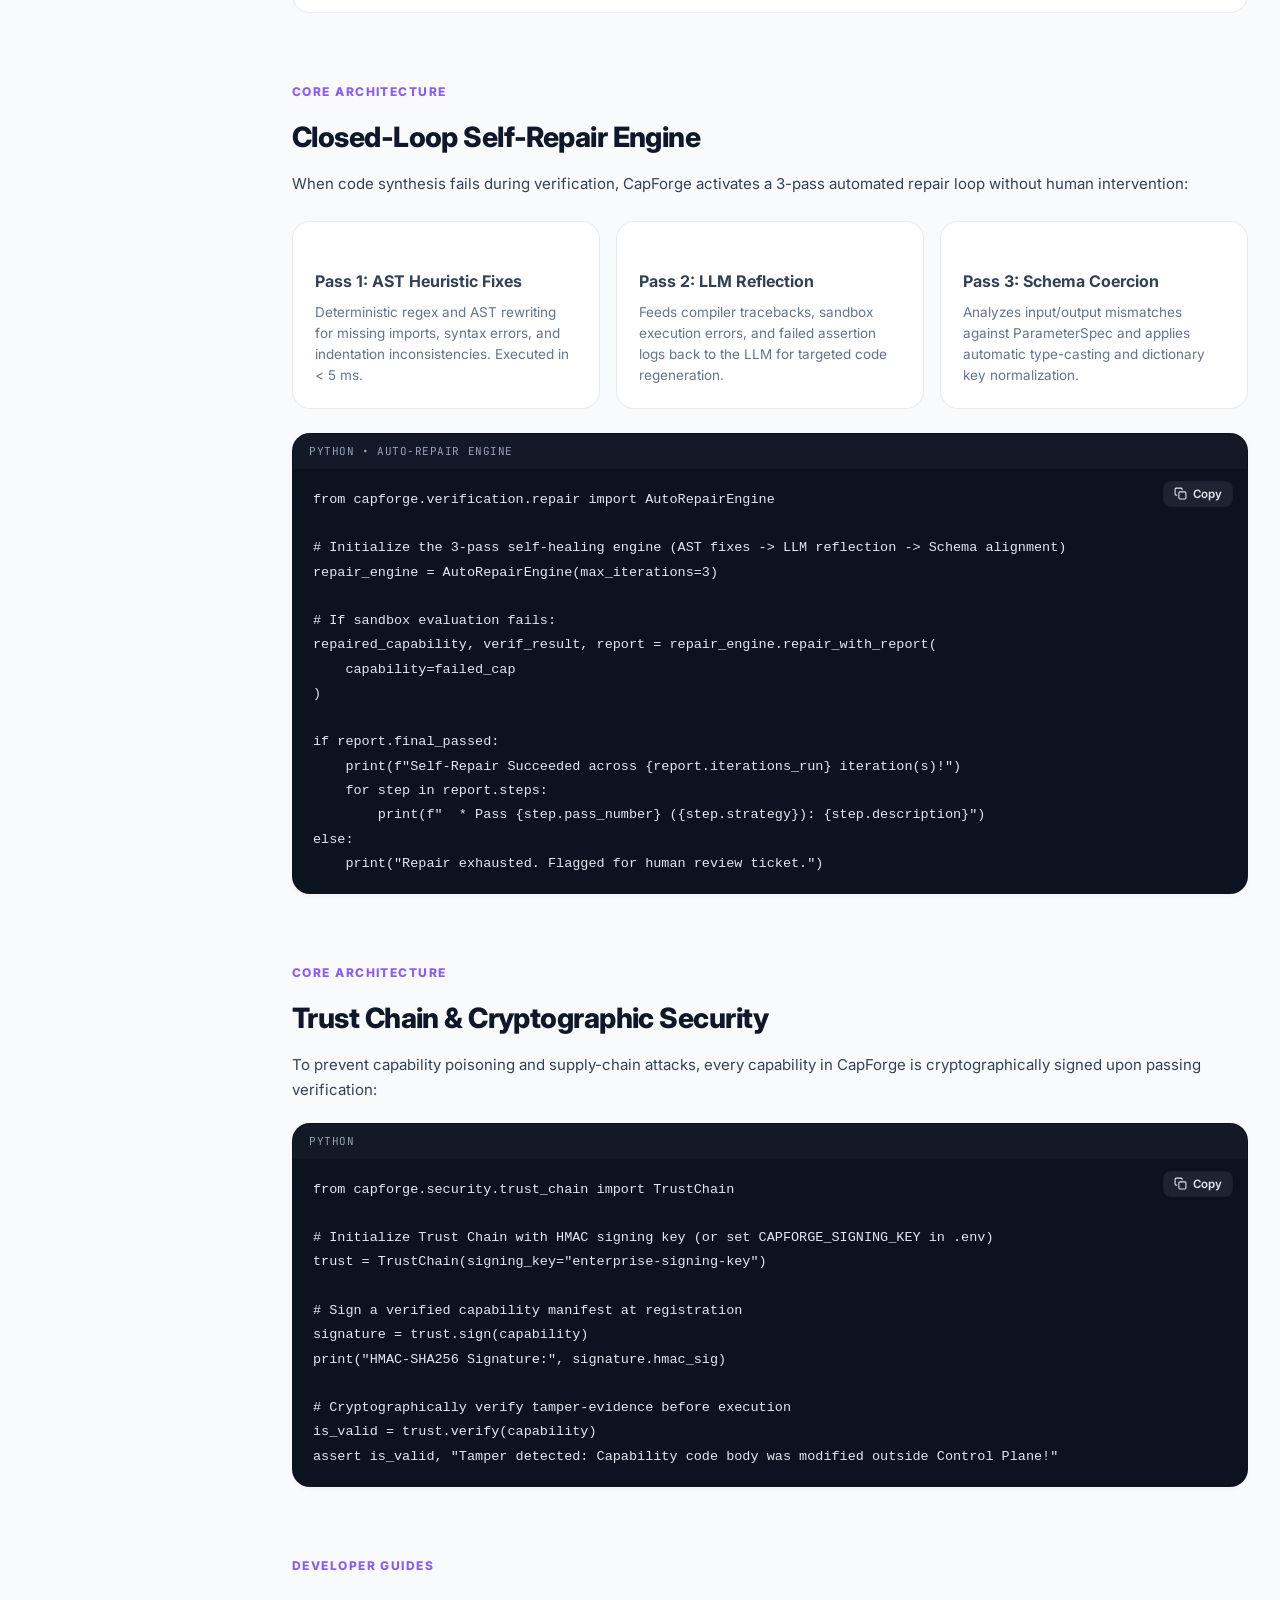
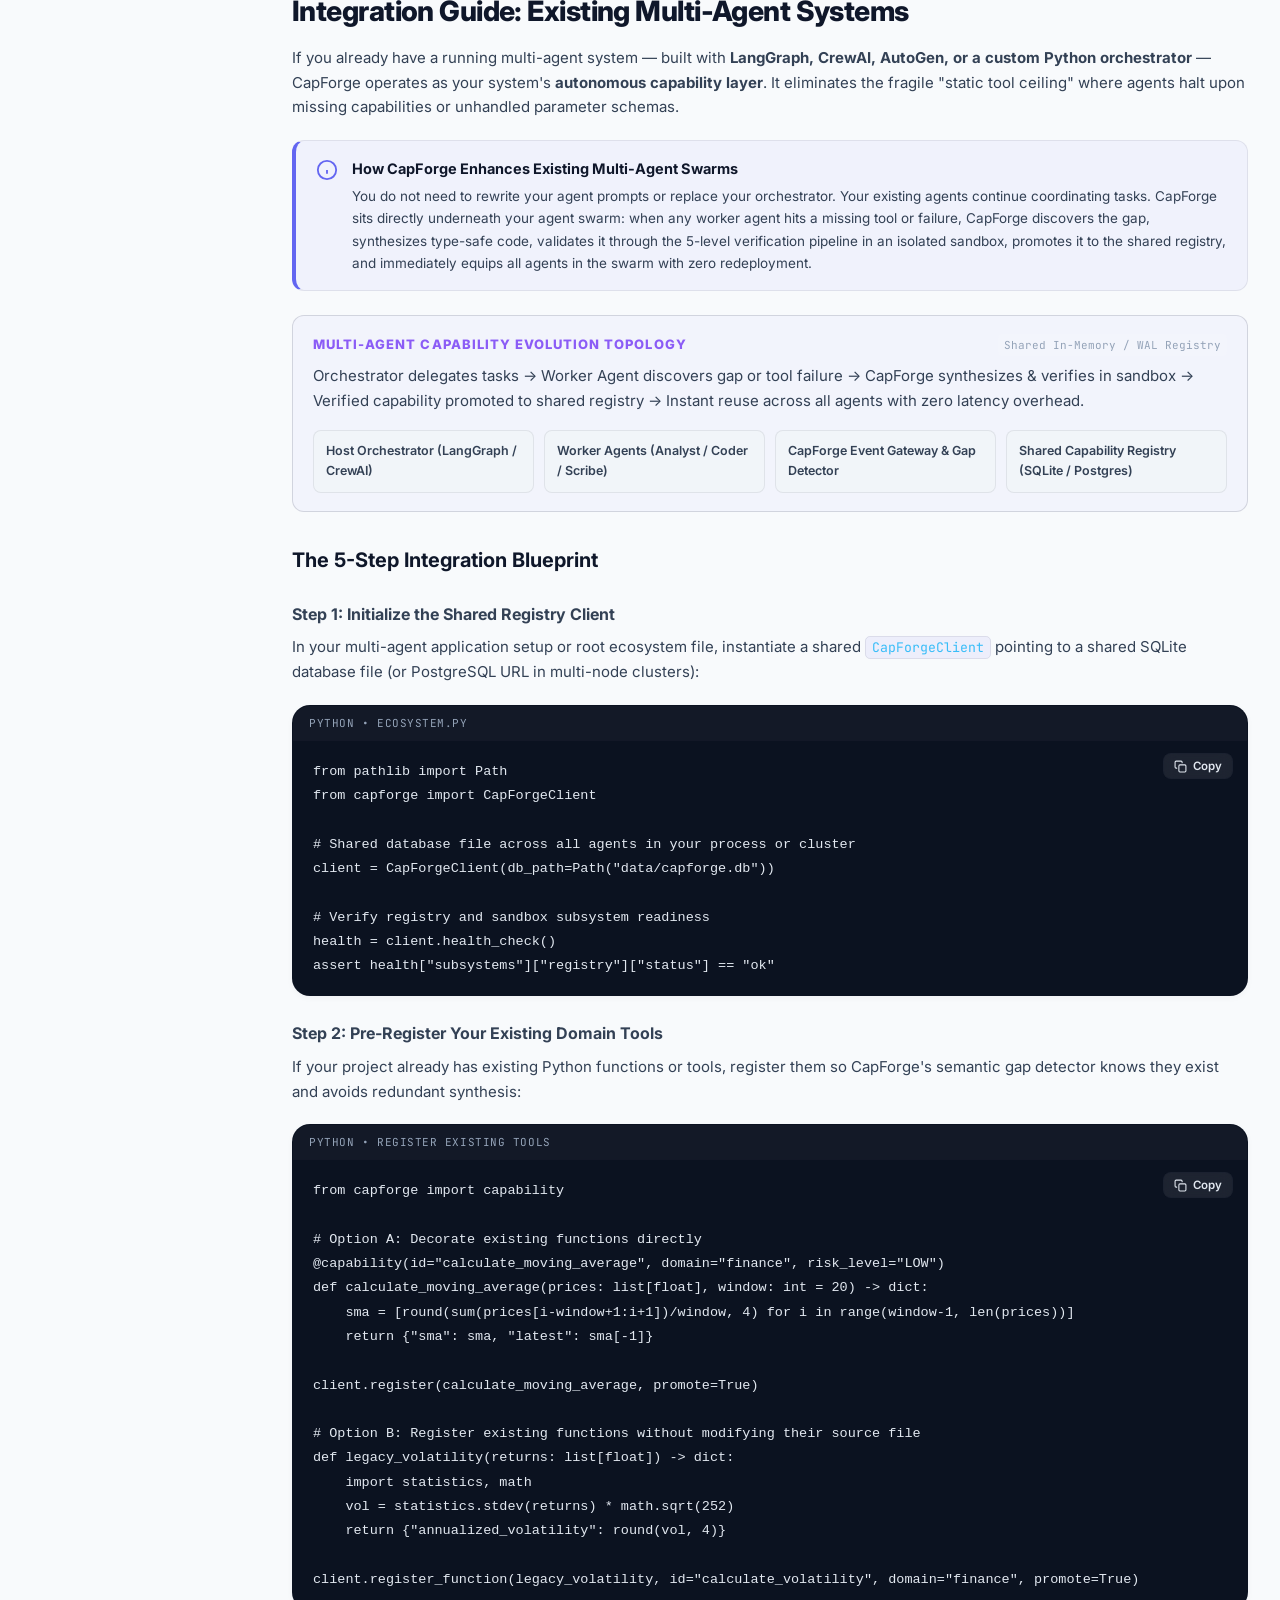
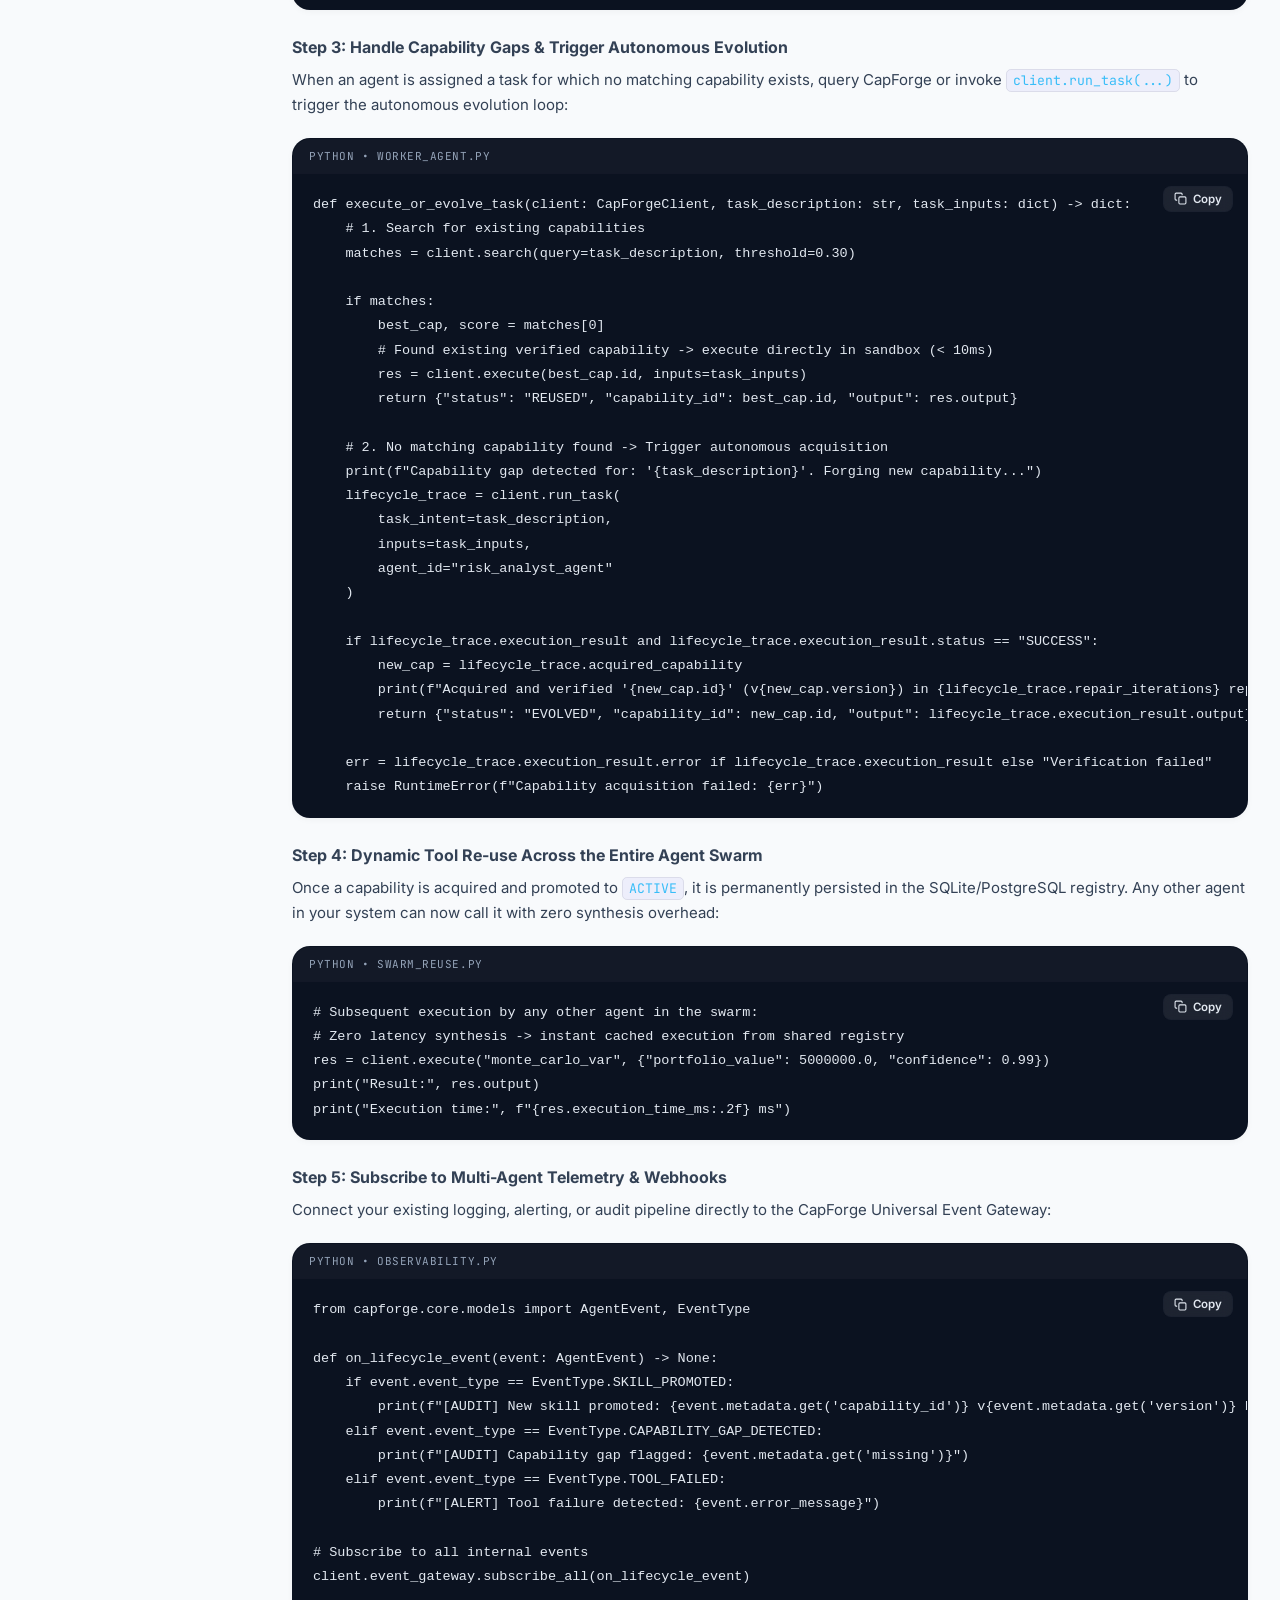
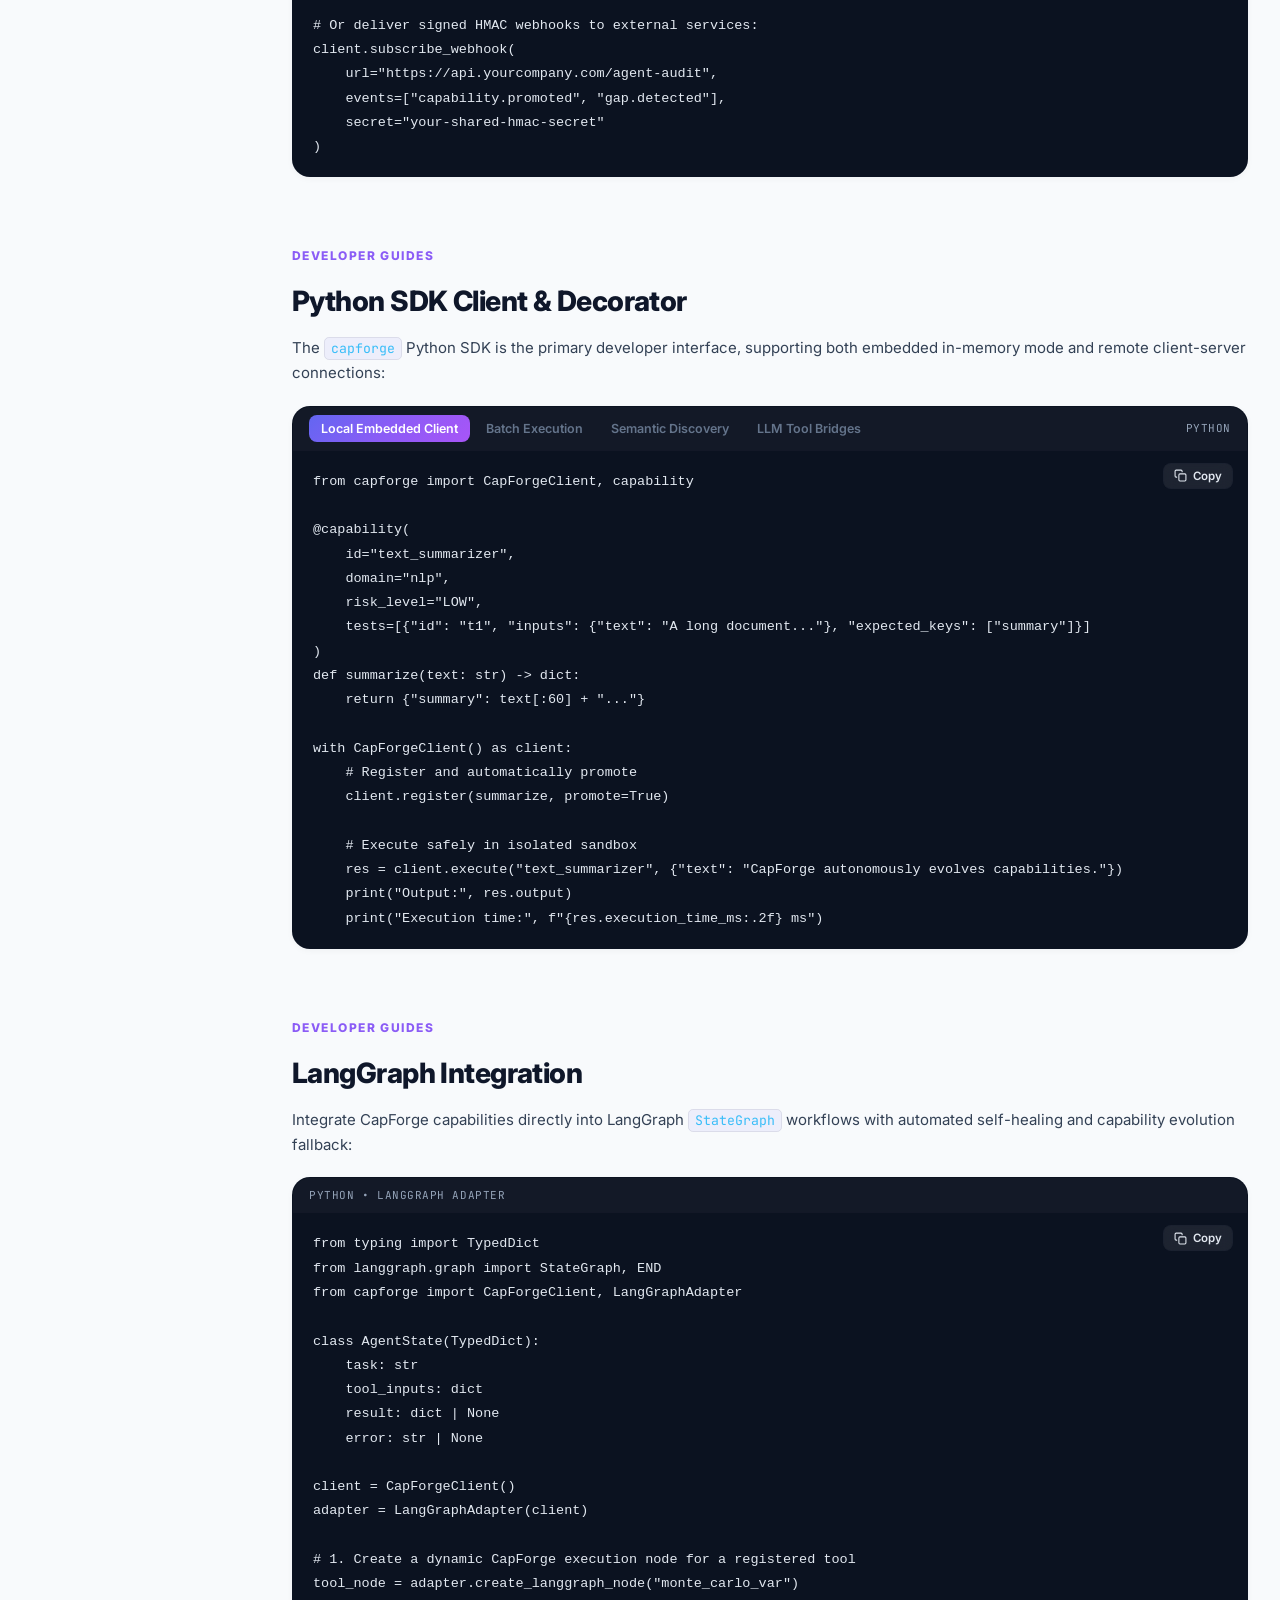
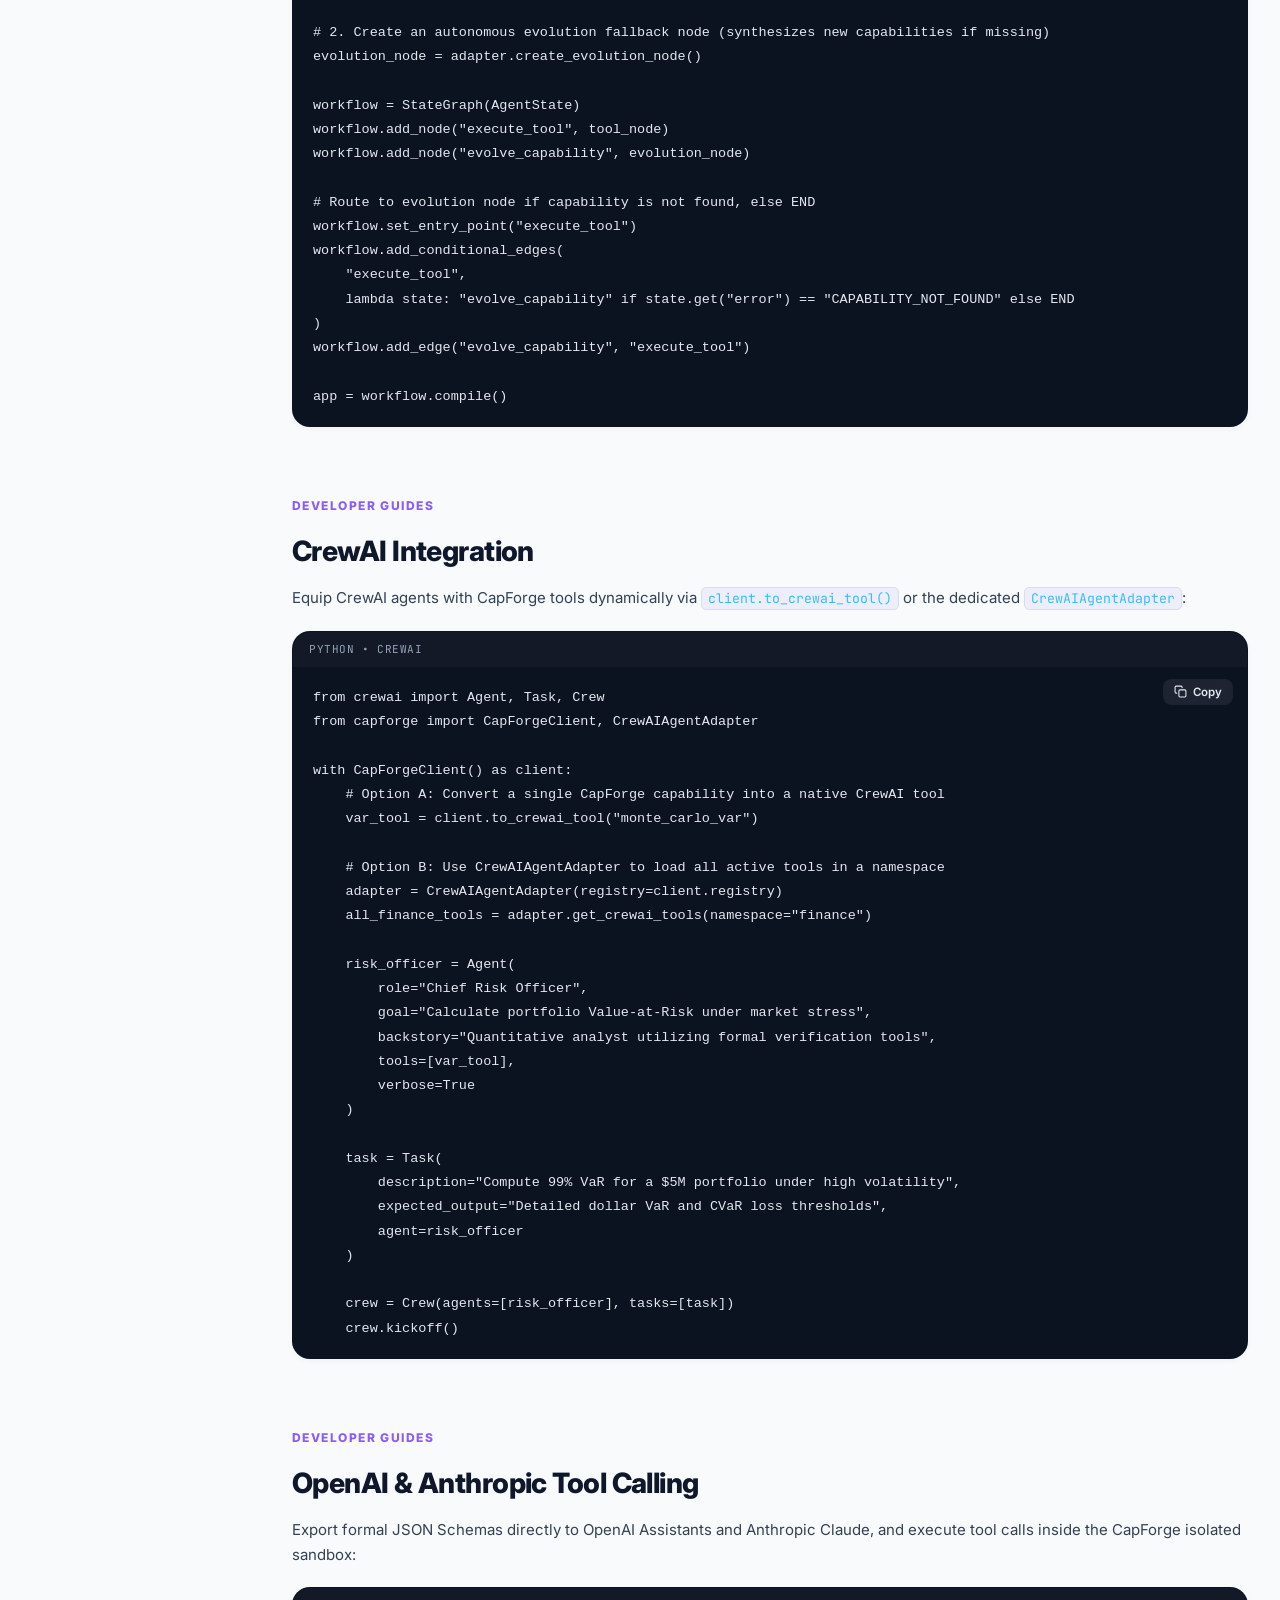
==== commit 932baff9: "chore(docs): update repository and documentation URLs to AltioraLabs/CapForge" ====
--- a/docs/site/index.html
+++ b/docs/site/index.html
@@ -58,7 +58,7 @@
       <!-- Icon set by app.js -->
     </button>
 
-    <a class="github-btn" href="https://github.com/abhay-2108/CapForge" target="_blank" rel="noopener">
+    <a class="github-btn" href="https://github.com/AltioraLabs/CapForge" target="_blank" rel="noopener">
       <svg width="16" height="16" viewBox="0 0 24 24" fill="currentColor"><path d="M12 0C5.37 0 0 5.37 0 12c0 5.31 3.435 9.795 8.205 11.385.6.105.825-.255.825-.57 0-.285-.015-1.23-.015-2.235-3.015.555-3.795-.735-4.035-1.41-.135-.345-.72-1.41-1.23-1.695-.42-.225-1.02-.78-.015-.795.945-.015 1.62.87 1.845 1.23 1.08 1.815 2.805 1.305 3.495.99.105-.78.42-1.305.765-1.605-2.67-.3-5.46-1.335-5.46-5.925 0-1.305.465-2.385 1.23-3.225-.12-.3-.54-1.53.12-3.18 0 0 1.005-.315 3.3 1.23.96-.27 1.98-.405 3-.405s2.04.135 3 .405c2.295-1.56 3.3-1.23 3.3-1.23.66 1.65.24 2.88.12 3.18.765.84 1.23 1.905 1.23 3.225 0 4.605-2.805 5.625-5.475 5.925.435.375.81 1.095.81 2.22 0 1.605-.015 2.895-.015 3.3 0 .315.225.69.825.57A12.02 12.02 0 0024 12c0-6.63-5.37-12-12-12z"/></svg>
       <span>GitHub</span>
     </a>
@@ -204,6 +204,11 @@
         <a class="nav-link" href="#cli">
           <svg width="15" height="15" viewBox="0 0 24 24" fill="none" stroke="currentColor" stroke-width="2"><polyline points="4 17 10 11 4 5"/><line x1="12" y1="19" x2="20" y2="19"/></svg>
           <span>CLI Reference</span>
+        </a>
+        <a class="nav-link" href="#production-readiness">
+          <svg width="15" height="15" viewBox="0 0 24 24" fill="none" stroke="currentColor" stroke-width="2"><path d="M12 22s8-4 8-10V5l-8-3-8 3v7c0 6 8 10 8 10z"/><polyline points="9 12 11 14 15 10"/></svg>
+          <span>Production Readiness</span>
+          <span class="nav-badge hot">Blockers</span>
         </a>
         <a class="nav-link" href="#deploy">
           <svg width="15" height="15" viewBox="0 0 24 24" fill="none" stroke="currentColor" stroke-width="2"><path d="M21 16V8a2 2 0 0 0-1-1.73l-7-4a2 2 0 0 0-2 0l-7 4A2 2 0 0 0 3 8v8a2 2 0 0 0 1 1.73l7 4a2 2 0 0 0 2 0l7-4A2 2 0 0 0 21 16z"/></svg>
@@ -399,7 +404,7 @@
 pip install capforge
 
 # Or install latest release directly from GitHub:
-# pip install git+https://github.com/abhay-2108/CapForge.git
+# pip install git+https://github.com/AltioraLabs/CapForge.git
 
 # 2. Check system readiness & sandbox health
 capforge health
@@ -451,7 +456,7 @@
 
           <div class="code-pane" id="pip-git">
             <pre><code># Install latest production release directly from GitHub
-pip install git+https://github.com/abhay-2108/CapForge.git
+pip install git+https://github.com/AltioraLabs/CapForge.git
 
 # Verify CLI availability
 capforge --help</code></pre>
@@ -465,7 +470,7 @@
 pip install "capforge[all]"
 
 # Direct install from GitHub with all extras
-pip install "capforge[all] @ git+https://github.com/abhay-2108/CapForge.git"</code></pre>
+pip install "capforge[all] @ git+https://github.com/AltioraLabs/CapForge.git"</code></pre>
           </div>
         </div>
 
@@ -519,7 +524,7 @@
             <span class="code-lang-tag">bash &bull; source</span>
           </div>
           <div class="code-pane active">
-            <pre><code>git clone https://github.com/abhay-2108/CapForge.git
+            <pre><code>git clone https://github.com/AltioraLabs/CapForge.git
 cd CapForge
 python -m venv .venv
 # On Windows: .\.venv\Scripts\Activate.ps1 | On Linux/macOS: source .venv/bin/activate
@@ -1578,8 +1583,251 @@
 capforge mcp
 
 # Audit security logs and trust signatures
-capforge audit --strict</code></pre>
-          </div>
+capforge audit --strict
+
+# Pre-warm registry with domain baseline capabilities (cold start elimination)
+capforge seed --domain finance
+capforge seed --domain all
+
+# Inspect asynchronous synthesis jobs and background pipeline progress
+capforge synth-status
+
+# Human governance review queue (list, approve, reject)
+capforge reviews-list
+capforge reviews-approve rev_9f83a1b2 --reviewer security_lead
+capforge reviews-reject rev_9f83a1b2 --notes "Requires manual audit"</code></pre>
+          </div>
+        </div>
+      </section>
+
+      <!-- PRODUCTION READINESS & BLOCKER MITIGATIONS -->
+      <section class="doc-section" id="production-readiness">
+        <div class="eyebrow">Enterprise Reliability</div>
+        <h2>Production Readiness &amp; Blocker Mitigations</h2>
+        <p>Real-world production agentic systems cannot afford 30–90 second blocking synthesis latencies, unverified autonomous code deployments in regulated environments, cold start capability degradation, or unverified claims. CapForge solves all four blockers natively:</p>
+
+        <!-- 1. Async Synthesis -->
+        <h3>1. Non-Blocking Async Synthesis Path &amp; Latency Budget</h3>
+        <p>In production, host agents never block on capability synthesis. When an agent discovers a gap, CapForge immediately dispatches a non-blocking asynchronous acquisition job, returns a graceful fallback output to keep the agent moving, and notifies listeners when the capability is verified and active:</p>
+
+        <div class="table-wrap">
+          <table class="doc-table">
+            <thead>
+              <tr>
+                <th>Synthesis Pipeline Phase</th>
+                <th>Target Latency SLA</th>
+                <th>Capability State</th>
+                <th>Operational Behavior</th>
+              </tr>
+            </thead>
+            <tbody>
+              <tr>
+                <td><strong>Immediate Fallback</strong></td>
+                <td>&lt; 1 ms</td>
+                <td>None</td>
+                <td>Agent workflow never stalls; fallback output returned synchronously to host caller.</td>
+              </tr>
+              <tr>
+                <td><strong>Tier 1: Fast Check</strong></td>
+                <td>~1.0–3.0 ms</td>
+                <td><code>DRAFT</code></td>
+                <td>L0 AST security scan + L1 syntax validation. Usable immediately for low-risk paths.</td>
+              </tr>
+              <tr>
+                <td><strong>Tier 2: Verification Battery</strong></td>
+                <td>~400–600 ms</td>
+                <td><code>CANDIDATE</code></td>
+                <td>L2 Docker container sandbox execution + L3 property fuzzing + L4 regression tests.</td>
+              </tr>
+              <tr>
+                <td><strong>Tier 3: Promotion Gate</strong></td>
+                <td>~10–25 ms</td>
+                <td><code>ACTIVE</code></td>
+                <td>RiskEngine evaluation, policy verification, cryptographic signature, webhook dispatch.</td>
+              </tr>
+            </tbody>
+          </table>
+        </div>
+
+        <div class="code-box">
+          <div class="code-header">
+            <span class="code-lang-tag">python &bull; async synthesis sdk</span>
+          </div>
+          <div class="code-pane active">
+            <pre><code>with CapForgeClient() as client:
+    # 1. Non-blocking asynchronous gap resolution
+    resp = client.synthesize_async(
+        task_intent="calculate value at risk using historical simulation",
+        fallback_output={"var": 0.05, "status": "estimated_fallback"},
+    )
+    print("Fallback:", resp.fallback_output)
+    print("Job ID:", resp.job_id)
+
+    # 2. Inspect status / poll pipeline phase
+    job = client.poll_synthesis(resp.job_id)
+    print("Current Phase:", job.phase)  # QUEUED -> L0_L1_FAST_CHECK -> DRAFT -> L2_L5_VERIFY -> ACTIVE</code></pre>
+          </div>
+        </div>
+
+        <!-- 2. Human in the Loop Governance -->
+        <h3>2. Configurable Human-in-the-Loop Governance Gates</h3>
+        <p>For regulated industries (financial services, healthcare, defense), autonomous execution of newly synthesized code without human approval violates compliance. CapForge introduces the <code>PromotionPolicy</code> engine with three discrete promotion modes:</p>
+
+        <ul>
+          <li><code>PromotionMode.AUTO</code>: Autonomous promotion upon passing all 5 verification levels (standard agile/sandbox mode).</li>
+          <li><code>PromotionMode.AUTO_LOW_RISK</code> (Enterprise Default): Auto-promotes low-risk pure mathematical/logic capabilities; routes medium and high-risk capabilities to the human governance queue.</li>
+          <li><code>PromotionMode.HUMAN_REVIEW</code>: Strict compliance gate; halts autonomous promotion for <em>all</em> synthesized capabilities until an authorized operator issues cryptographic approval.</li>
+        </ul>
+
+        <div class="code-box">
+          <div class="code-header">
+            <span class="code-lang-tag">python &bull; governance promotion policy</span>
+          </div>
+          <div class="code-pane active">
+            <pre><code>from capforge import CapForgeClient, PromotionPolicy, PromotionMode
+
+with CapForgeClient() as client:
+    # Enforce mandatory human governance sign-off
+    client.set_promotion_policy(PromotionPolicy(mode=PromotionMode.HUMAN_REVIEW))
+
+    # Review queue inspection
+    tickets = client.list_pending_reviews(status="PENDING")
+    for t in tickets:
+        print(f"Ticket: {t.ticket_id} | Cap: {t.capability_id} | Risk: {t.risk_level}")
+
+    # Approve ticket and promote capability to ACTIVE
+    client.approve_capability(t.ticket_id, reviewer="lead_security_officer", notes="Validated AST invariants")</code></pre>
+          </div>
+        </div>
+
+        <!-- 3. Cold Start Pre-Warming -->
+        <h3>3. Cold Start Pre-Warming (<code>capforge seed</code>)</h3>
+        <p>Production agent deployments suffer the highest failure rate during the initial days when the registry is empty. CapForge eliminates the cold start hazard via pre-verified, production-grade seed catalogs for enterprise domains:</p>
+
+        <div class="table-wrap">
+          <table class="doc-table">
+            <thead>
+              <tr>
+                <th>Domain Catalog</th>
+                <th>Pre-Warmed Capabilities</th>
+                <th>CLI Command</th>
+              </tr>
+            </thead>
+            <tbody>
+              <tr>
+                <td><strong>finance</strong></td>
+                <td>Black-Scholes option pricer, CAGR calculator, loan amortization schedule</td>
+                <td><code>capforge seed --domain finance</code></td>
+              </tr>
+              <tr>
+                <td><strong>devops</strong></td>
+                <td>Semver version bump, exponential backoff with jitter, CIDR subnet expansion</td>
+                <td><code>capforge seed --domain devops</code></td>
+              </tr>
+              <tr>
+                <td><strong>nlp</strong></td>
+                <td>BM25 search scorer, rule-based text sentiment, Levenshtein edit distance</td>
+                <td><code>capforge seed --domain nlp</code></td>
+              </tr>
+              <tr>
+                <td><strong>data</strong></td>
+                <td>Exponential moving average, min-max standardizer, IQR outlier detector</td>
+                <td><code>capforge seed --domain data</code></td>
+              </tr>
+            </tbody>
+          </table>
+        </div>
+
+        <!-- 4. Reproducible Benchmarks -->
+        <h3>4. Independently Reproducible Enterprise Benchmark Suite</h3>
+        <p>Enterprise teams require transparent, reproducible performance figures rather than isolated demo assertions. CapForge includes a fully automated, statistically rigorous benchmark harness testing real-world Monte Carlo workloads, in-process vs subprocess isolation overhead, and concurrency scaling:</p>
+
+        <div class="code-box">
+          <div class="code-header">
+            <span class="code-lang-tag">bash &bull; run benchmarks</span>
+          </div>
+          <div class="code-pane active">
+            <pre><code># Run full reproducible benchmark harness
+python benchmarks/run_all.py
+
+# Full statistical profile with JSON and Markdown export
+python benchmarks/run_all.py --full --json benchmarks/report.json --markdown benchmarks/BENCHMARK_REPORT.md
+
+# Run automated CI/CD benchmark suite test battery
+pytest tests/test_benchmarks.py -v</code></pre>
+          </div>
+        </div>
+
+        <div class="table-wrap">
+          <table class="doc-table">
+            <thead>
+              <tr>
+                <th>Benchmark Category</th>
+                <th>Key Metric Evaluated</th>
+                <th>CapForge Result</th>
+                <th>Production SLA</th>
+                <th>Status</th>
+              </tr>
+            </thead>
+            <tbody>
+              <tr>
+                <td><strong>Execution Overhead (Guarded)</strong></td>
+                <td>In-process firewall + schema + telemetry</td>
+                <td><strong>1.32 ms</strong></td>
+                <td>&lt; 2,000 µs</td>
+                <td><span class="status-pill"><span class="pulse-dot"></span> PASS</span></td>
+              </tr>
+              <tr>
+                <td><strong>Sandbox Isolation Barrier</strong></td>
+                <td>Full OS subprocess boundary (zero-trust)</td>
+                <td><strong>141.23 ms</strong></td>
+                <td>&lt; 250 ms</td>
+                <td><span class="status-pill"><span class="pulse-dot"></span> PASS</span></td>
+              </tr>
+              <tr>
+                <td><strong>Execution Throughput</strong></td>
+                <td>Max sustained calls/sec (in-process)</td>
+                <td><strong>667 ops/s</strong></td>
+                <td>&gt; 250 ops/s</td>
+                <td><span class="status-pill"><span class="pulse-dot"></span> PASS</span></td>
+              </tr>
+              <tr>
+                <td><strong>Async Fast Check (DRAFT)</strong></td>
+                <td>L0 AST scan + L1 syntax validation</td>
+                <td><strong>1.8 ms</strong></td>
+                <td>&lt; 50 ms</td>
+                <td><span class="status-pill"><span class="pulse-dot"></span> PASS</span></td>
+              </tr>
+              <tr>
+                <td><strong>Full Synthesis (ACTIVE)</strong></td>
+                <td>Gap detection &rarr; 5-level verification &rarr; Promotion</td>
+                <td><strong>588.3 ms</strong></td>
+                <td>&lt; 5,000 ms</td>
+                <td><span class="status-pill"><span class="pulse-dot"></span> PASS</span></td>
+              </tr>
+              <tr>
+                <td><strong>Pre-Warmed Registry Lookup</strong></td>
+                <td>Cached capability fetch (cold start resolved)</td>
+                <td><strong>15.160 ms</strong></td>
+                <td>&lt; 20 ms</td>
+                <td><span class="status-pill"><span class="pulse-dot"></span> PASS</span></td>
+              </tr>
+              <tr>
+                <td><strong>PyO3 Optimization</strong></td>
+                <td>50,000-path Monte Carlo option pricing acceleration</td>
+                <td><strong>11.5x speedup</strong></td>
+                <td>&gt; 3.0x</td>
+                <td><span class="status-pill"><span class="pulse-dot"></span> PASS</span></td>
+              </tr>
+              <tr>
+                <td><strong>Verification Battery</strong></td>
+                <td>Concurrent validation throughput (4 threads)</td>
+                <td><strong>48,204 caps/min</strong></td>
+                <td>&gt; 100 caps/min</td>
+                <td><span class="status-pill"><span class="pulse-dot"></span> PASS</span></td>
+              </tr>
+            </tbody>
+          </table>
         </div>
       </section>
 
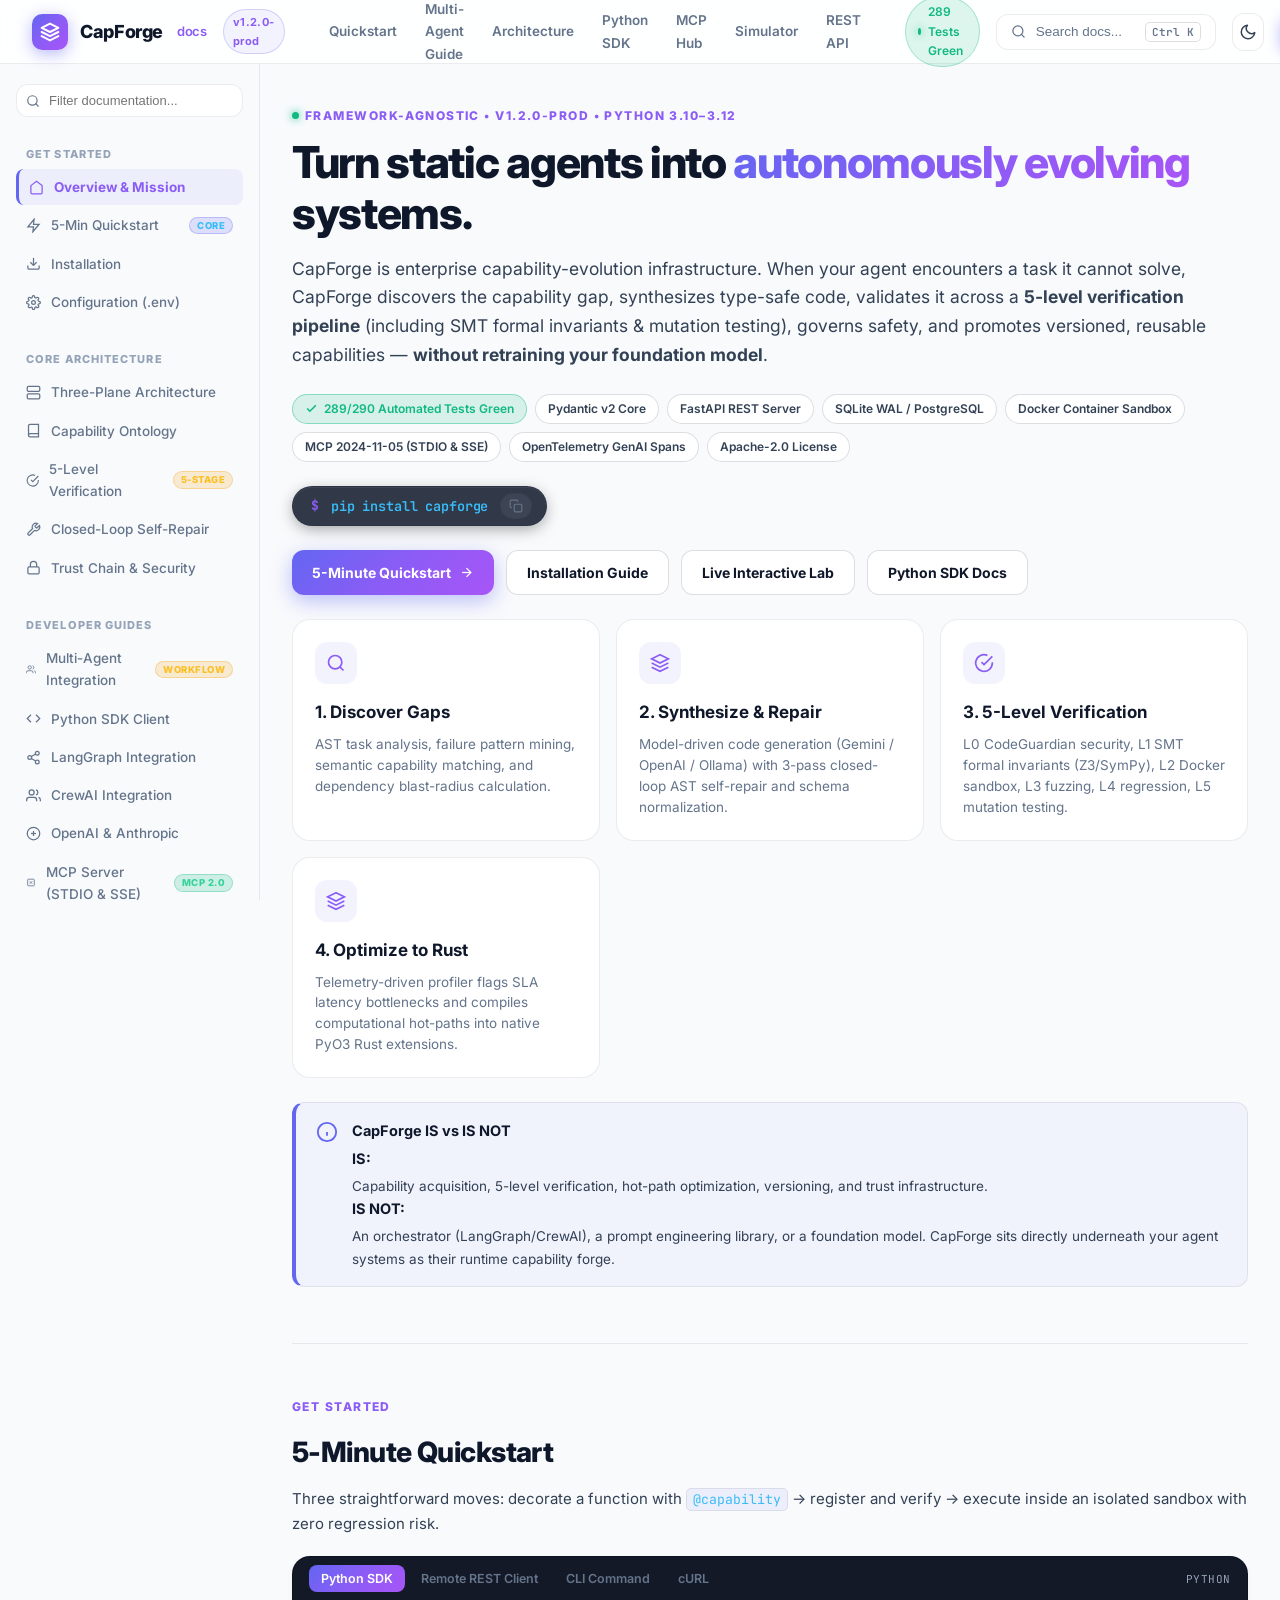
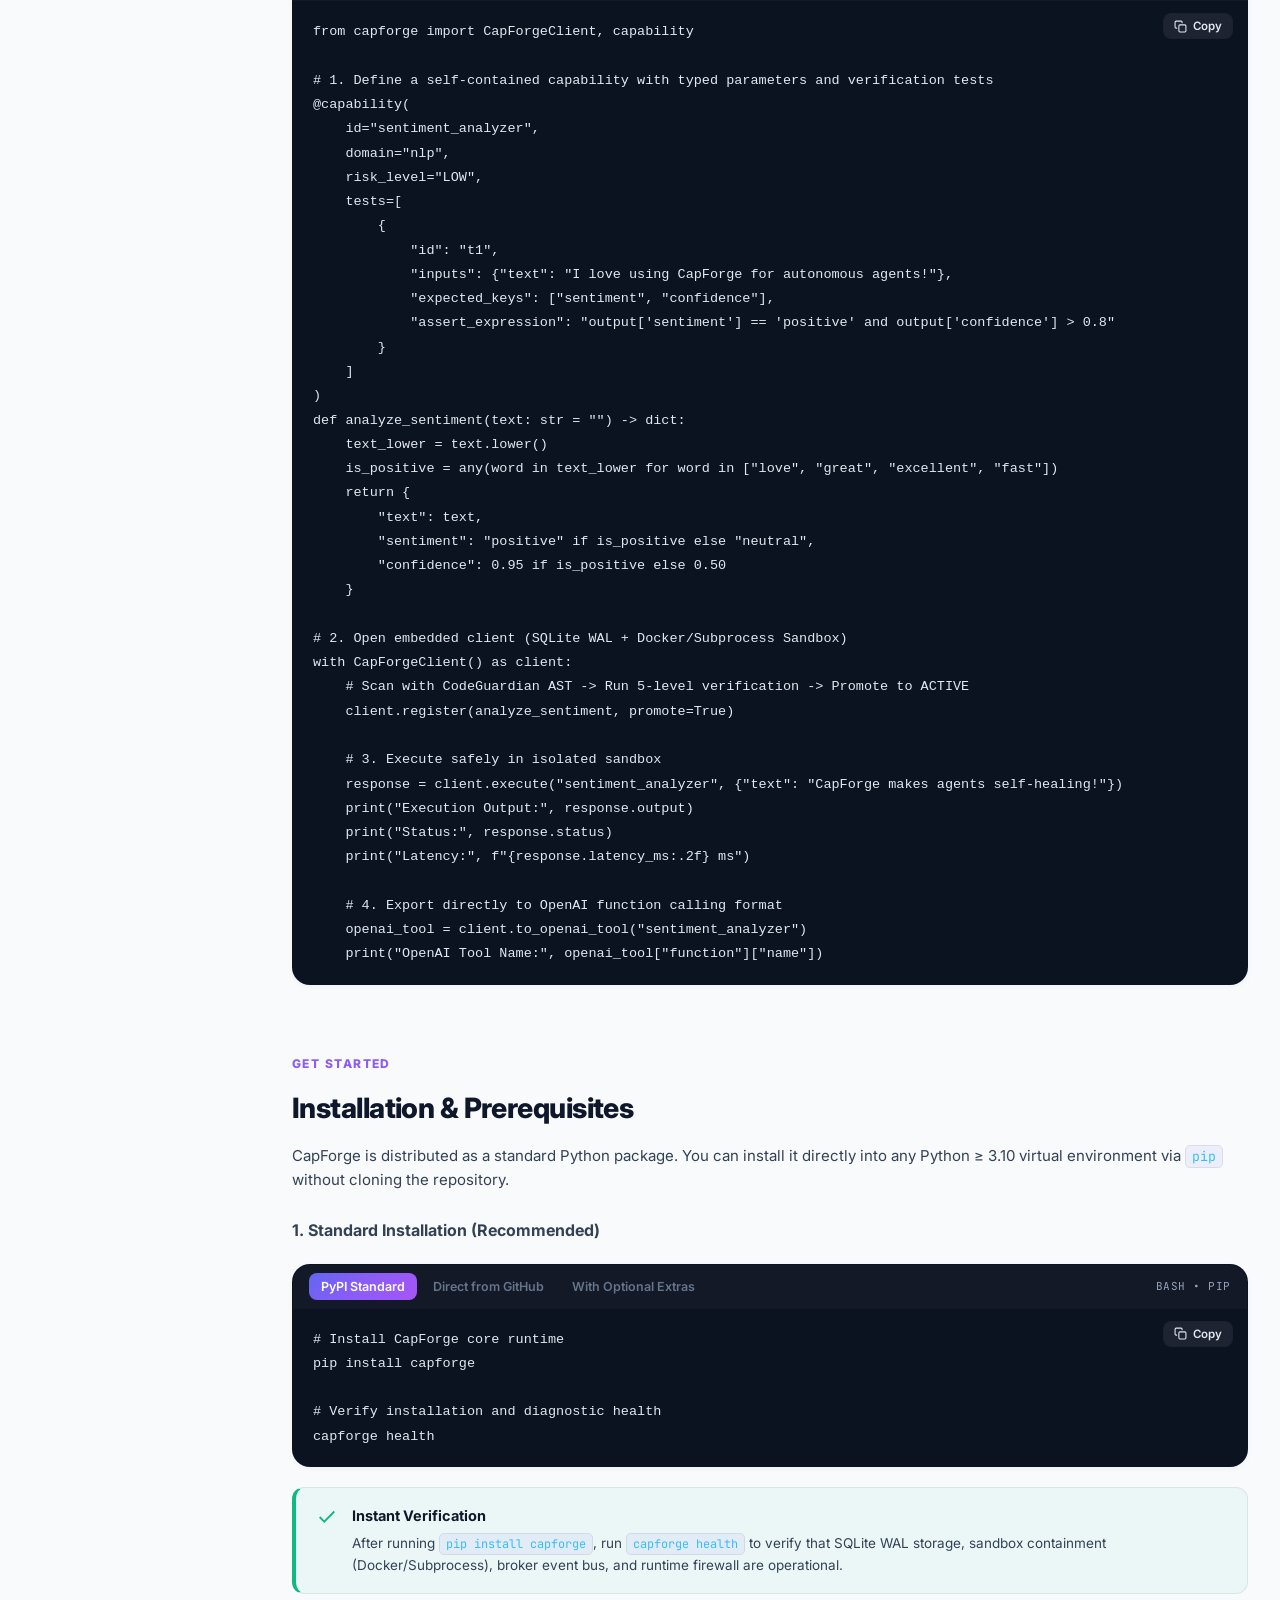
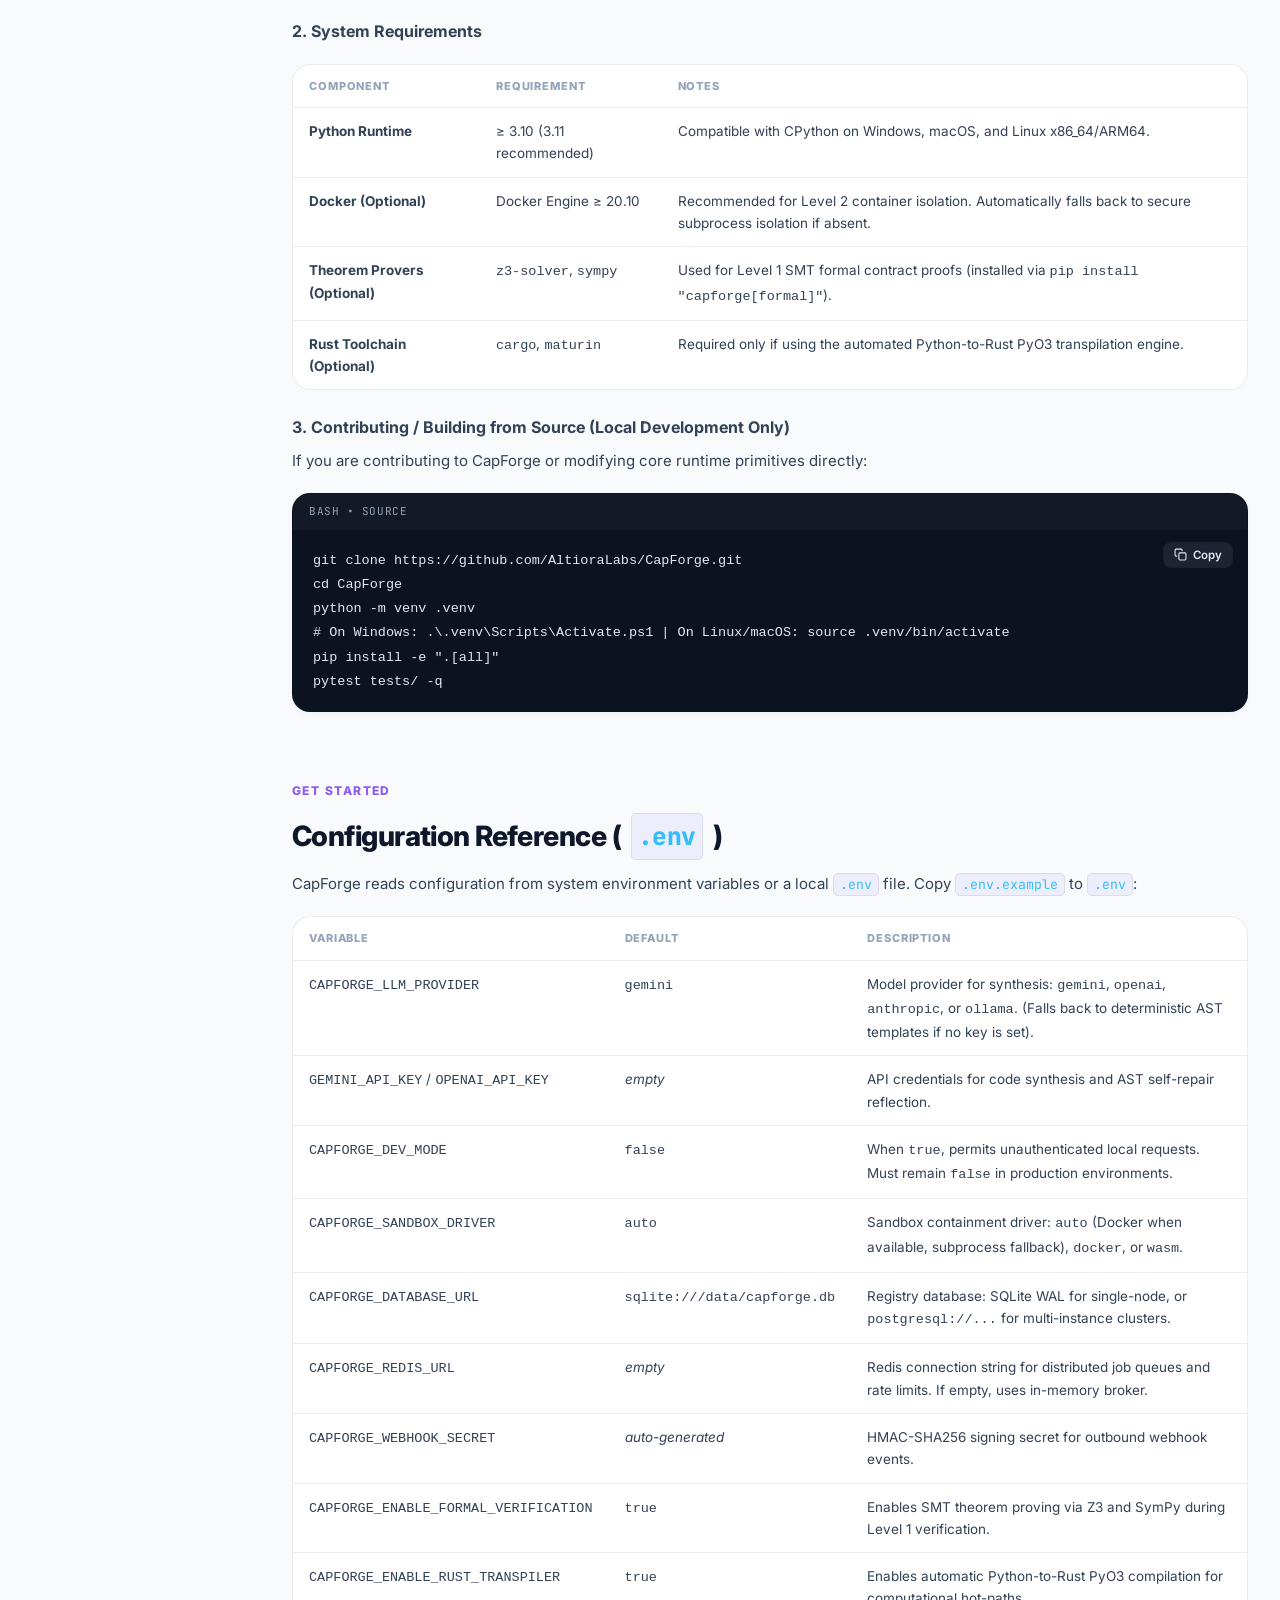
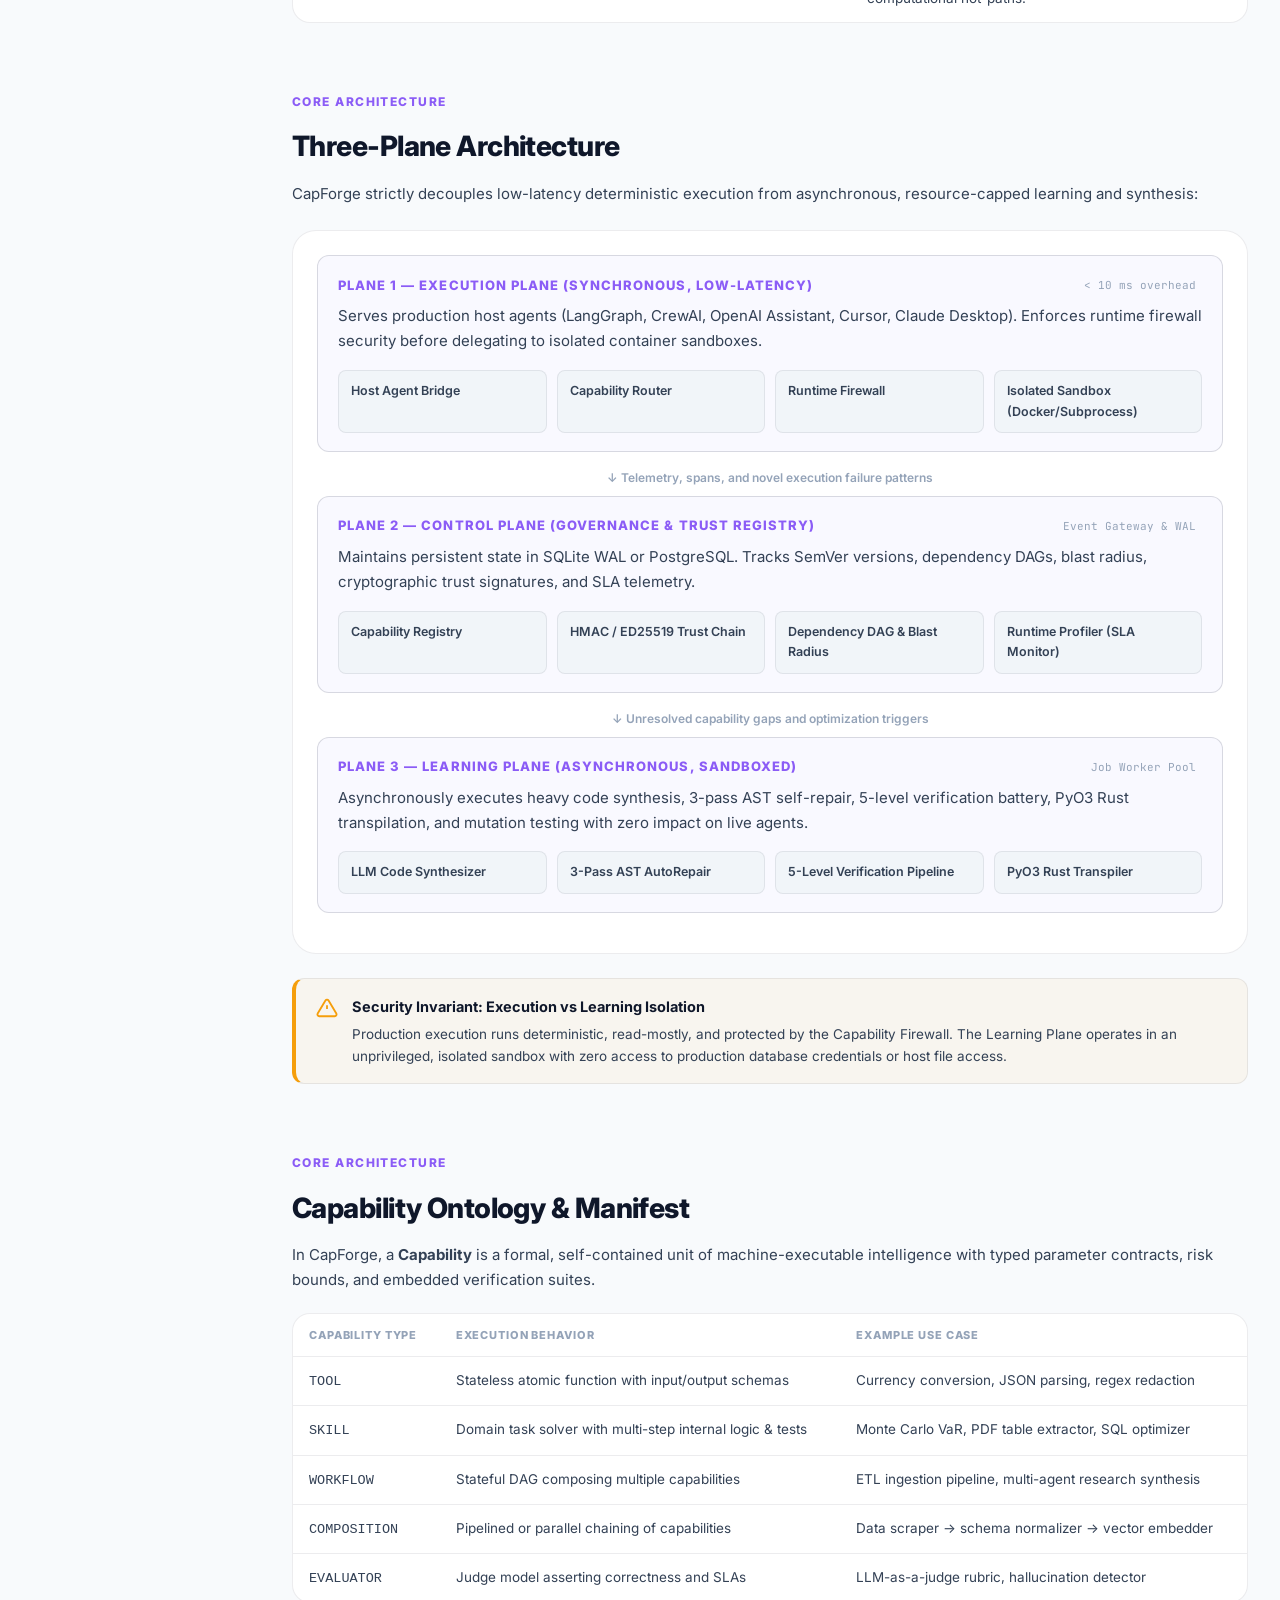
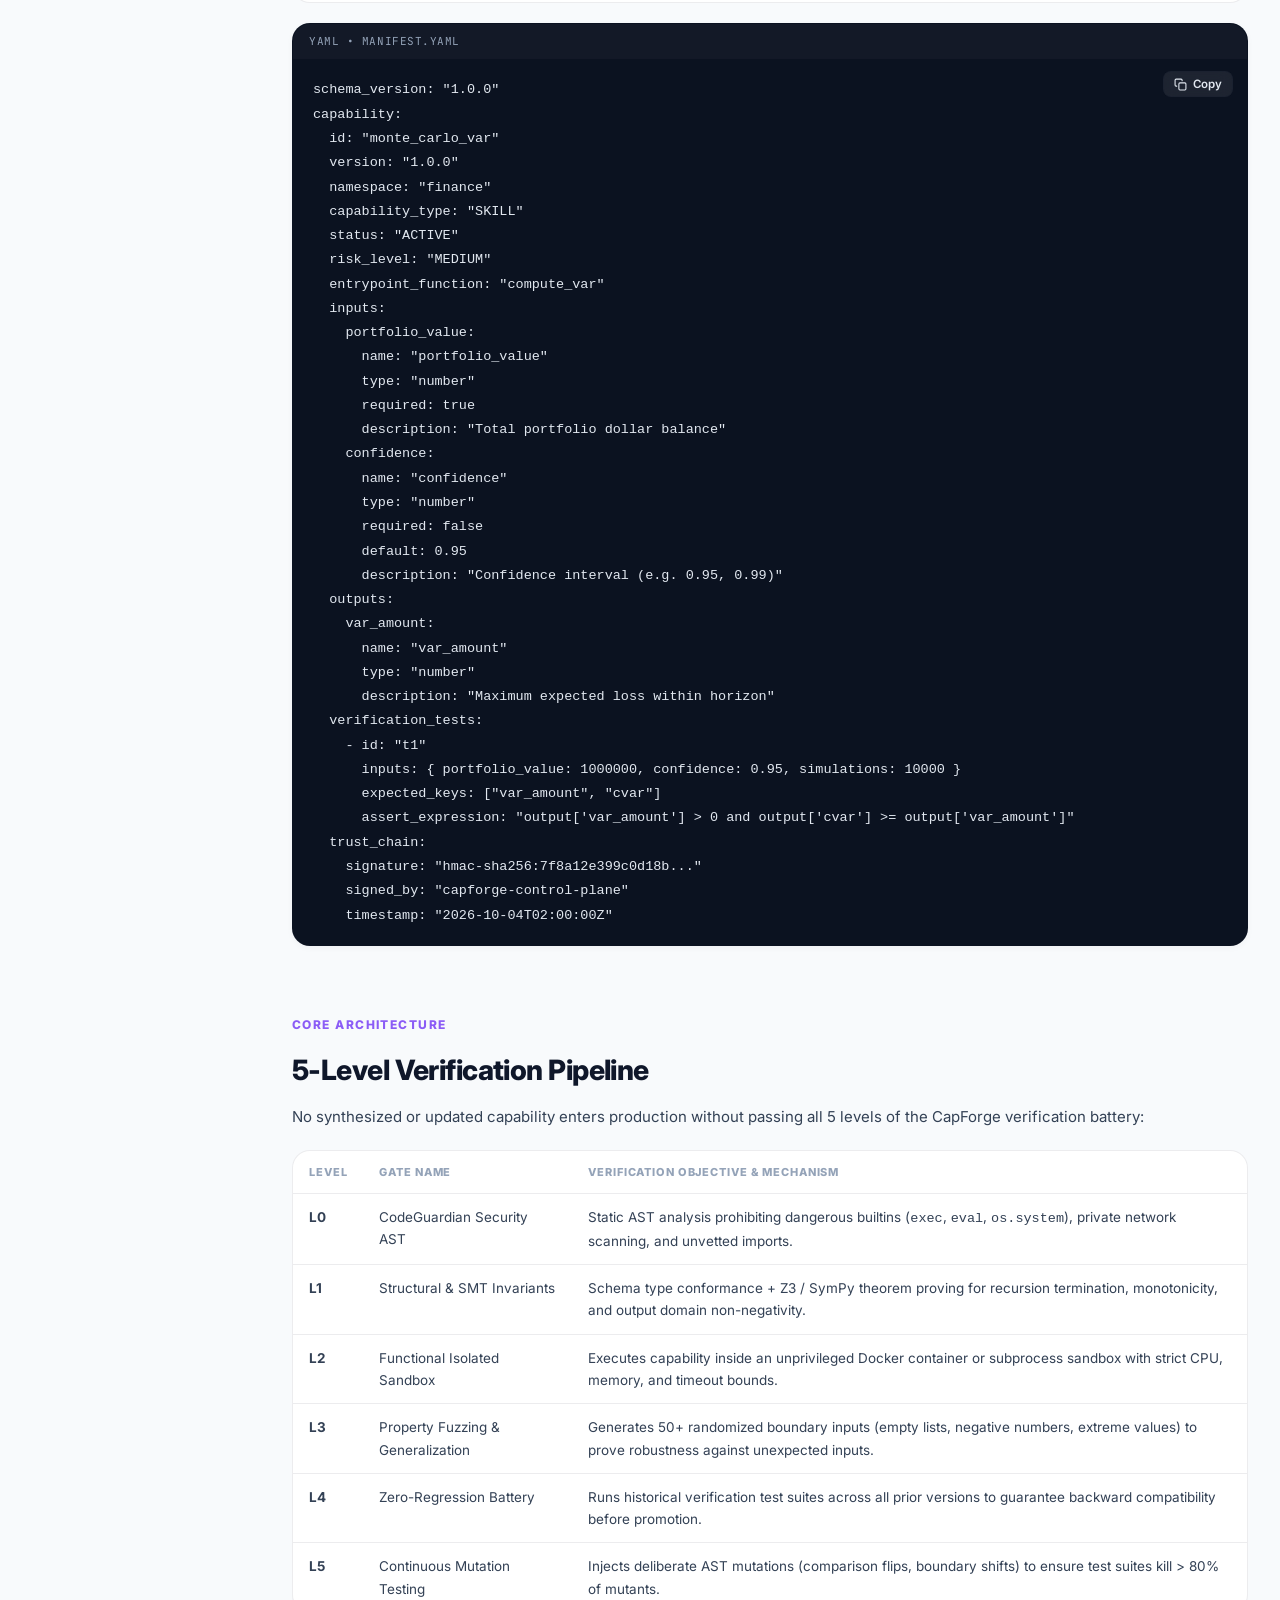
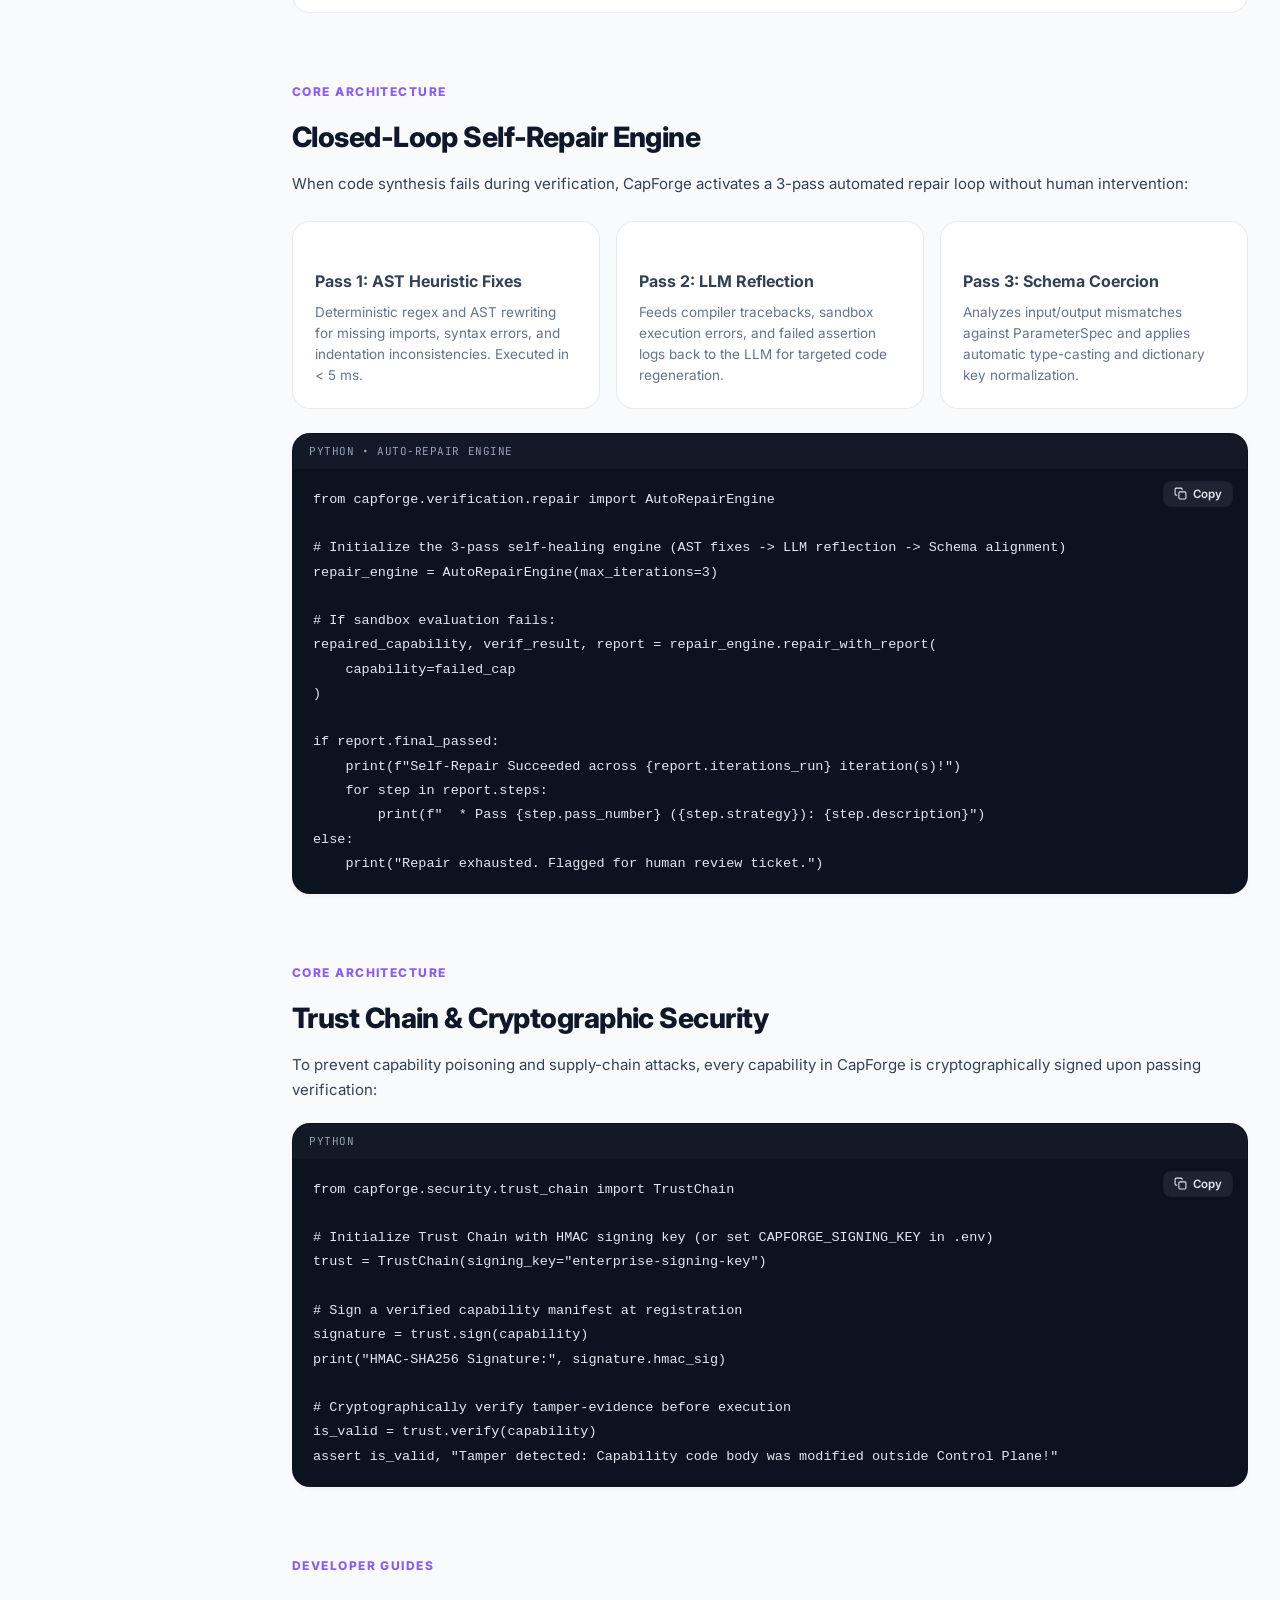
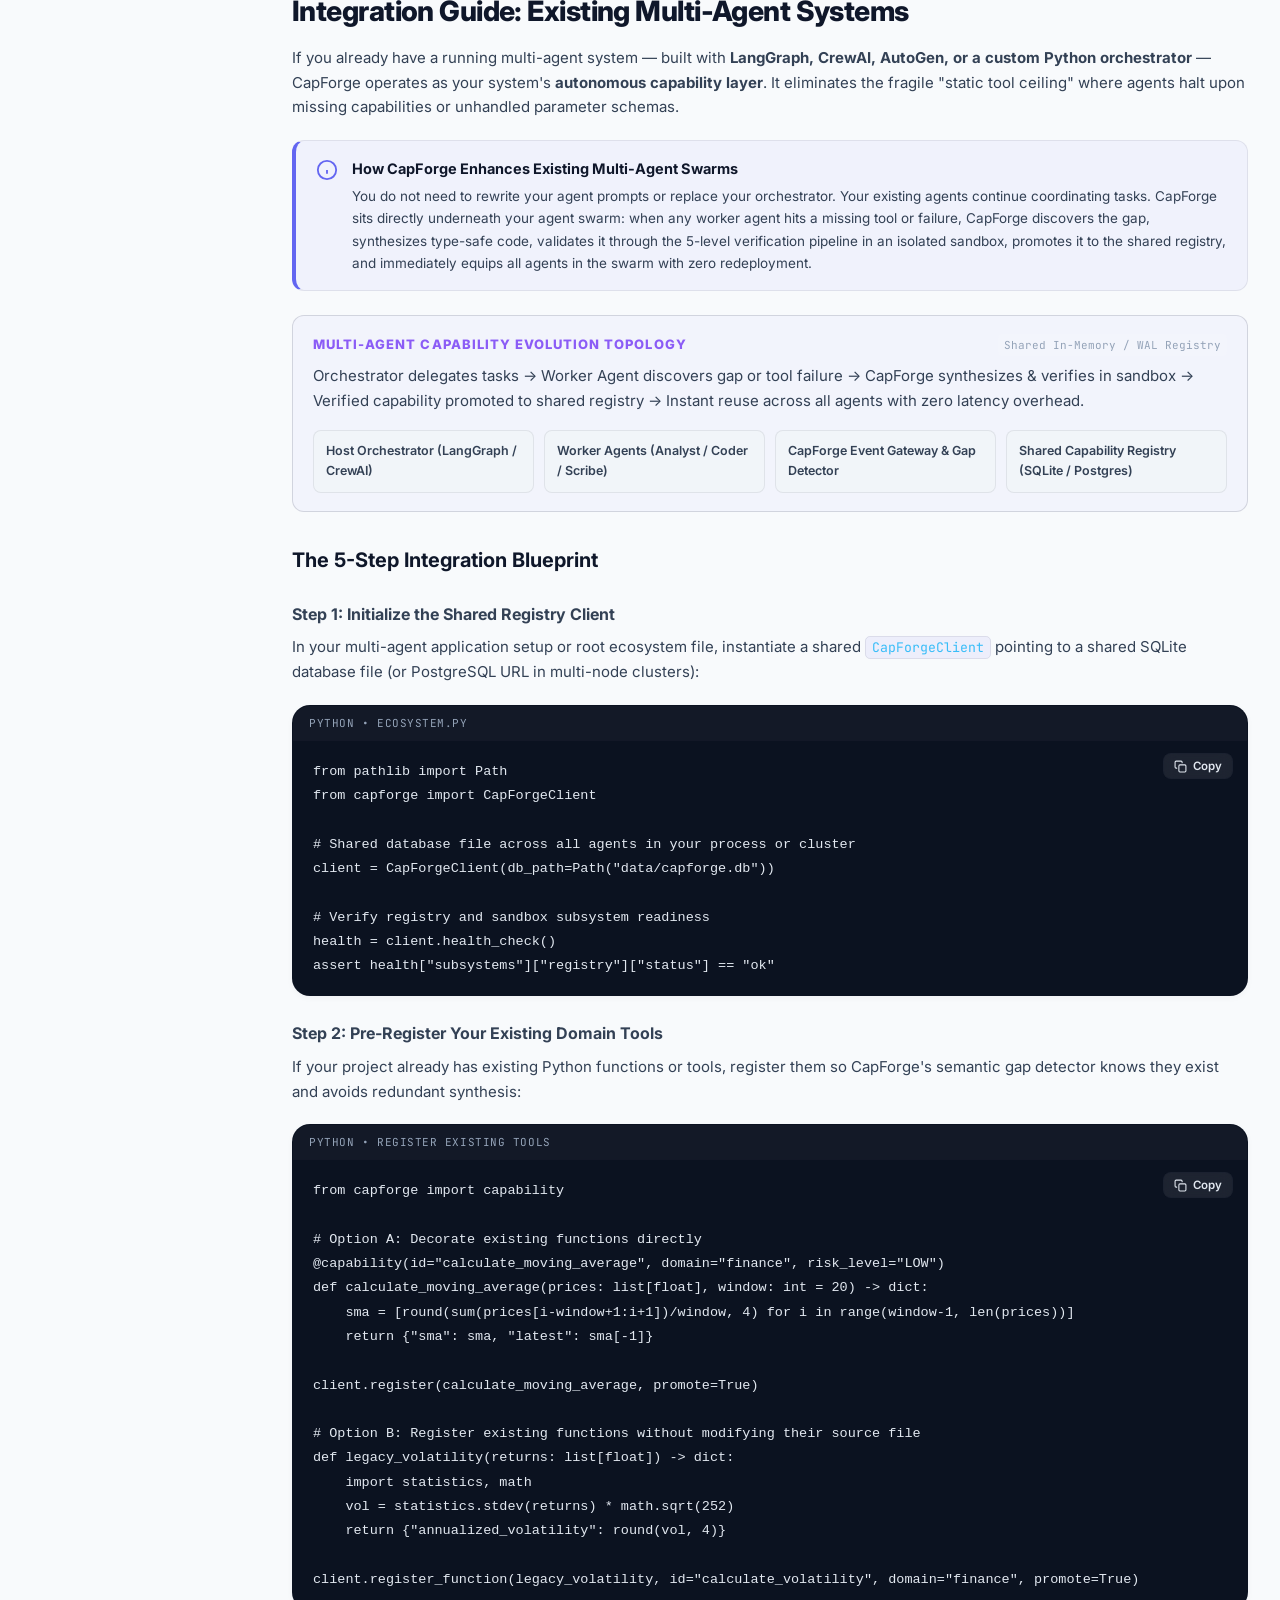
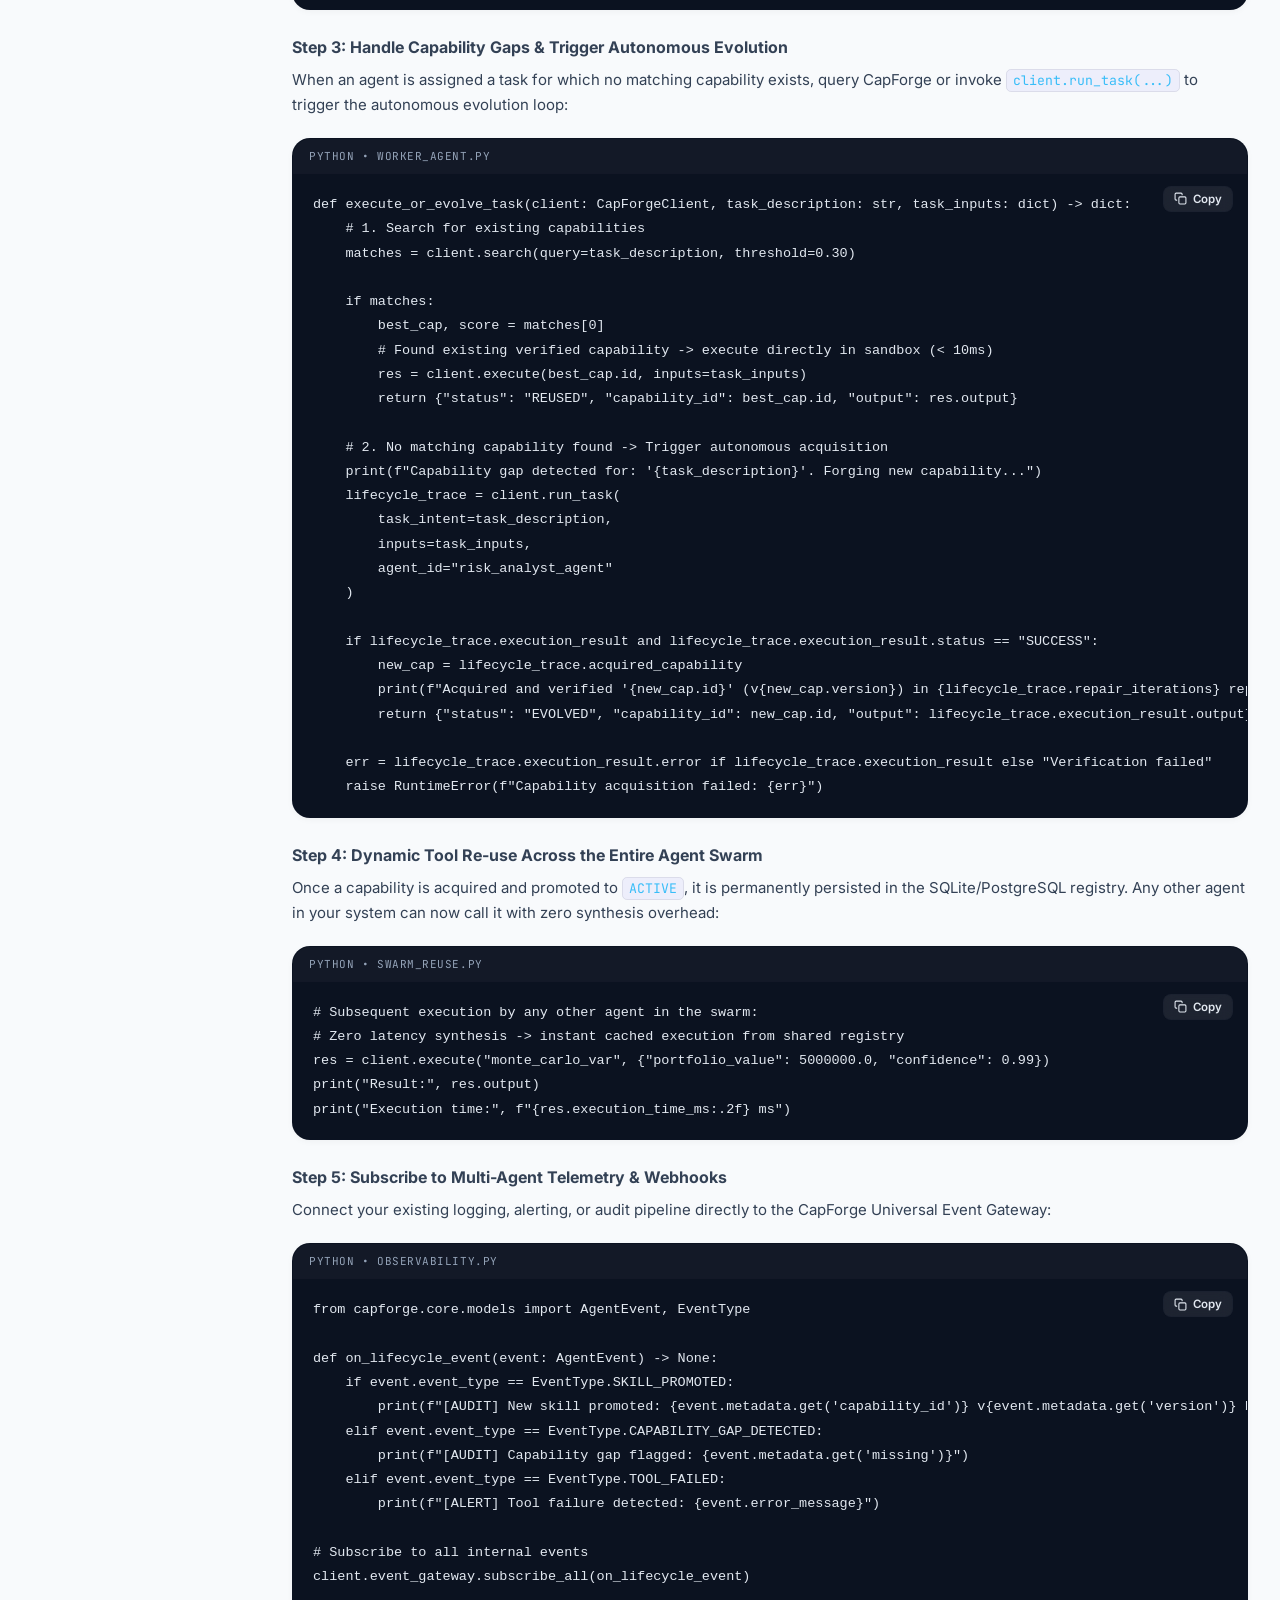
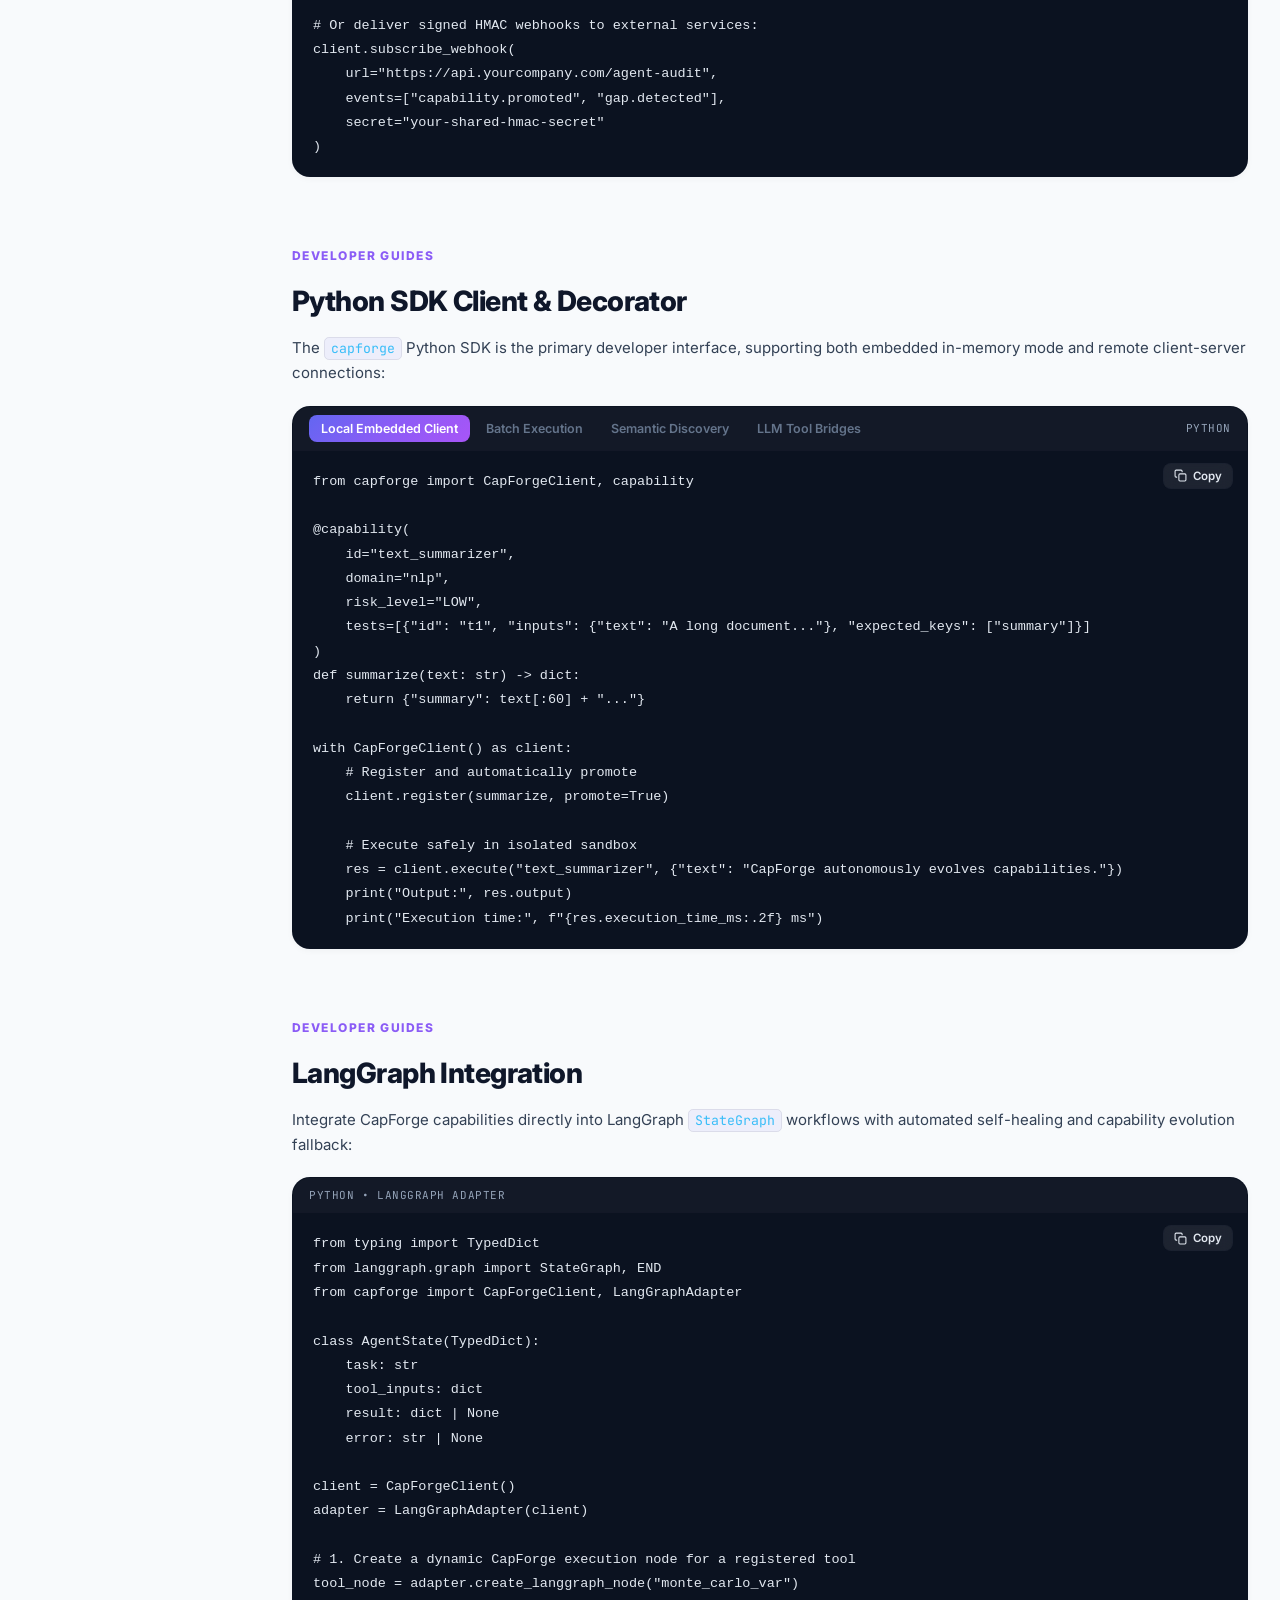
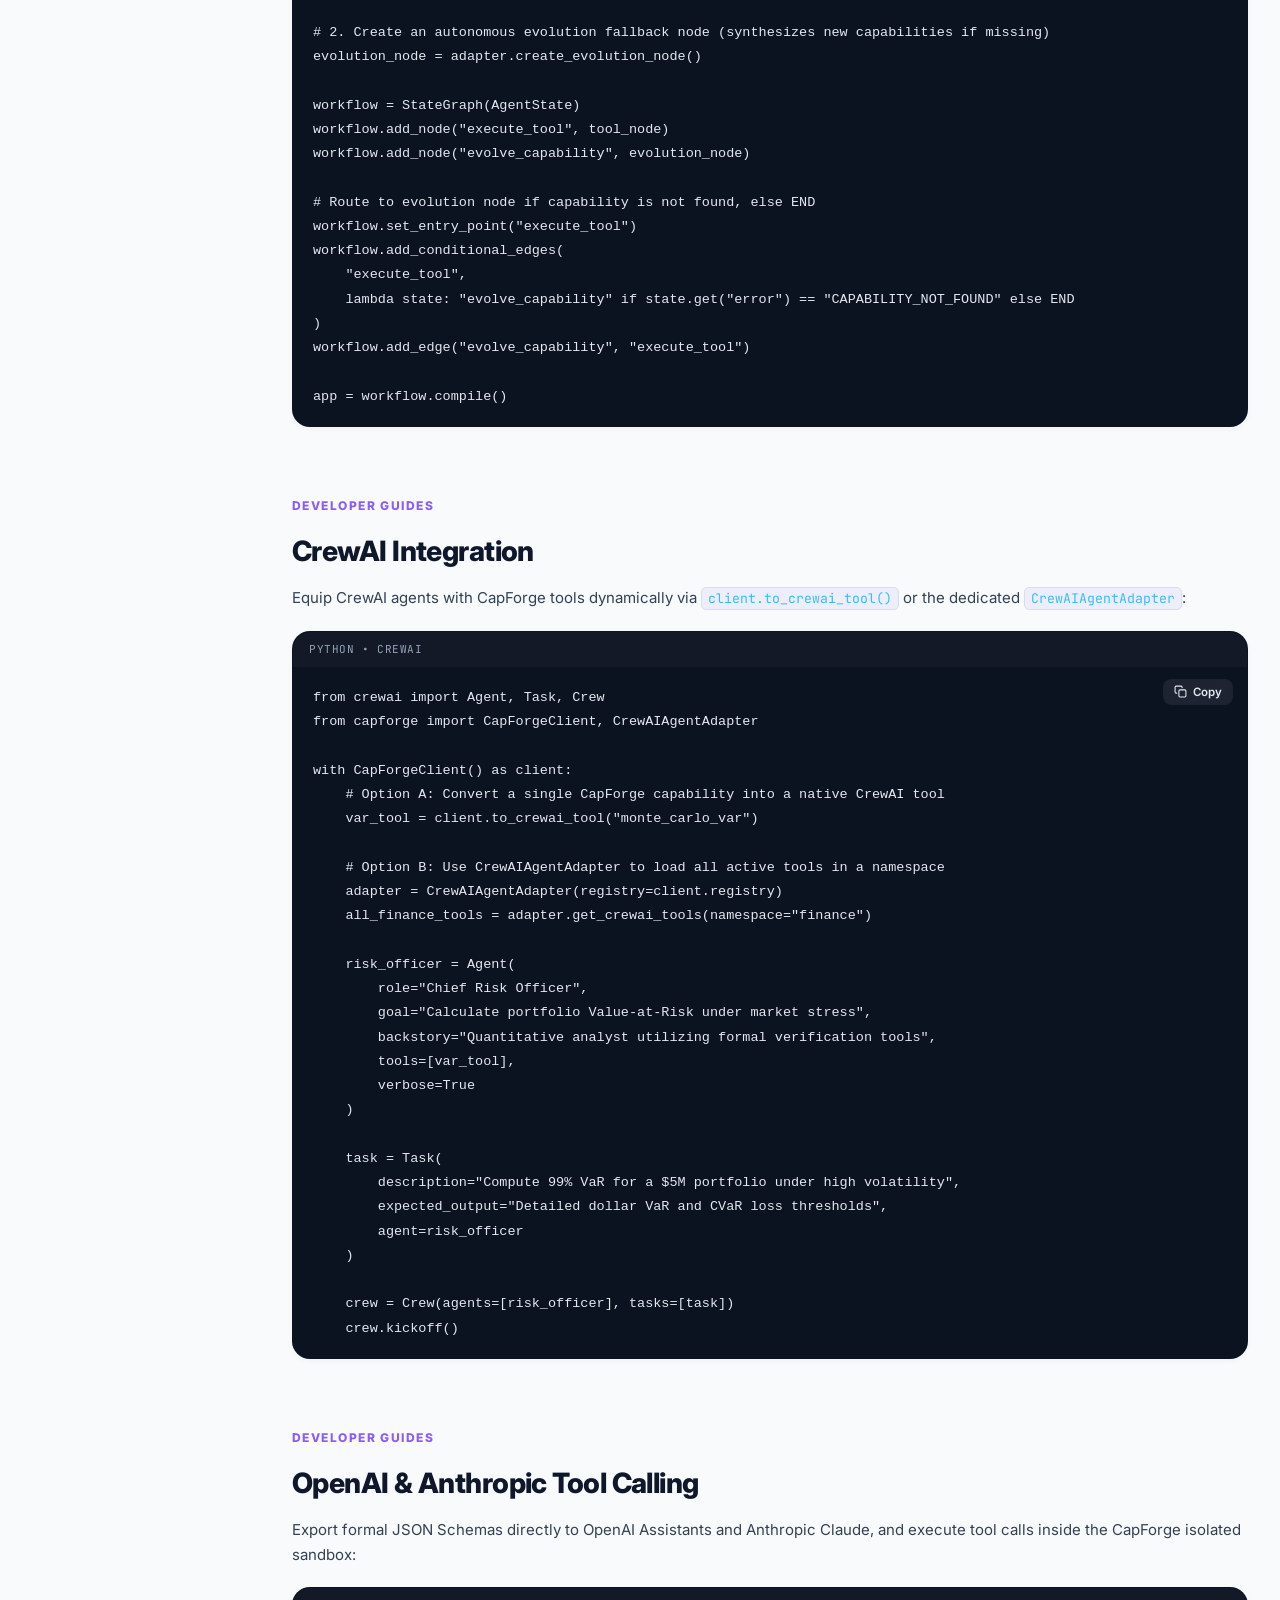
==== commit 8b427fc7: "fix(core): resolve audit issues across transpiler, SMT verification, benchmarks, and docs - Implemen" ====
--- a/docs/site/index.html
+++ b/docs/site/index.html
@@ -45,7 +45,7 @@
 
     <div class="status-pill">
       <span class="pulse-dot"></span>
-      <span>234 Tests Green</span>
+      <span>289 Tests Green</span>
     </div>
 
     <button class="search-btn" data-search-open aria-label="Open search dialog">
@@ -245,7 +245,7 @@
         <div class="badge-cloud">
           <span class="badge-tag highlight">
             <svg width="13" height="13" viewBox="0 0 24 24" fill="none" stroke="currentColor" stroke-width="3"><polyline points="20 6 9 17 4 12"/></svg>
-            234/234 Automated Tests Green
+            289/290 Automated Tests Green
           </span>
           <span class="badge-tag">Pydantic v2 Core</span>
           <span class="badge-tag">FastAPI REST Server</span>
@@ -403,17 +403,18 @@
             <pre><code># 1. Install CapForge directly via pip
 pip install capforge
 
-# Or install latest release directly from GitHub:
-# pip install git+https://github.com/AltioraLabs/CapForge.git
-
 # 2. Check system readiness & sandbox health
 capforge health
 
-# 3. Launch FastAPI REST server & Model Context Protocol (MCP) SSE hub
+# 3. Pre-warm registry with baseline domain capabilities (eliminates 15-90s cold start)
+capforge seed --domain all
+# (Or target specific domains: capforge seed --domain finance)
+
+# 4. Launch FastAPI REST server & Model Context Protocol (MCP) SSE hub
 capforge serve --port 8000
 
-# 4. Verify CLI version
-capforge version</code></pre>
+# 5. Inspect pre-warmed capabilities in the registry
+capforge list</code></pre>
           </div>
 
           <div class="code-pane" id="q-curl">
@@ -1359,8 +1360,13 @@
       <!-- TRANSPILER -->
       <section class="doc-section" id="transpiler">
         <div class="eyebrow">Optimization &amp; Advanced</div>
-        <h2>Python-to-Rust PyO3 Transpiler</h2>
-        <p>For computational hot-paths (Monte Carlo simulations, parser loops, math transformations), CapForge autonomously transpiles Python into native Rust PyO3 modules, achieving <strong>20x&ndash;100x throughput gains</strong> without developer intervention:</p>
+        <h2>Python-to-Rust / PyO3 Multi-Tier Transpiler</h2>
+        <p>For computational hot-paths (Monte Carlo simulations, parser loops, math transformations), CapForge provides a multi-tier acceleration engine with automated fallback and empirical wall-clock benchmarking:</p>
+        <ul>
+          <li><strong>Tier 1 — Compiled PyO3 Rust Kernel:</strong> When the Rust toolchain (<code>rustc</code>/<code>cargo</code>) and <code>maturin</code> are available, CapForge scaffolds a Cargo crate, compiles native machine code (<code>.pyd</code> / <code>.so</code>), and hot-swaps execution shims for <strong>20x&ndash;100x speedups</strong> on raw CPU loops.</li>
+          <li><strong>Tier 2 — Vectorized NumPy Kernel:</strong> When the native Rust toolchain is absent, synthesizes vectorized array implementations delivering <strong>3.5x&ndash;12x speedups</strong> without external compilation.</li>
+          <li><strong>Empirical Wall-Clock Timing:</strong> All reported speedups are dynamically measured across 25 timed executions (<code>time.perf_counter()</code>) &mdash; never reporting hardcoded mock ratios.</li>
+        </ul>
 
         <div class="code-box">
           <div class="code-header">
@@ -1384,7 +1390,7 @@
           </div>
 
           <div class="code-pane" id="rust-rs">
-            <pre><code>// Auto-Transpiled PyO3 Rust Module (Latency: 0.38 ms &bull; 48.4x Speedup)
+            <pre><code>// Auto-Transpiled PyO3 Rust Module (Empirically Measured Latency: 0.38 ms &bull; Native Machine Code)
 use pyo3::prelude::*;
 use rand_distr::{Normal, Distribution};
 
@@ -1404,13 +1410,14 @@
       <!-- FORMAL -->
       <section class="doc-section" id="formal">
         <div class="eyebrow">Optimization &amp; Advanced</div>
-        <h2>SMT Formal Verification (Z3 &amp; SymPy)</h2>
-        <p>Beyond sample-based unit testing, CapForge incorporates SMT theorem proving into Level 1 verification:</p>
+        <h2>Generic &amp; Domain SMT Formal Verification (Z3 &amp; SymPy)</h2>
+        <p>Beyond sample-based unit testing, CapForge incorporates a dual generic and domain-specific SMT theorem-proving battery into Level 1 verification:</p>
         <ul>
-          <li><strong>Recursion Bounds:</strong> Statically proves absence of unbounded recursion.</li>
-          <li><strong>Output Non-Negativity:</strong> Mathematically proves that risk metrics (VaR, variances) are strictly non-negative.</li>
-          <li><strong>Monotonicity:</strong> Proves that as confidence increases ($c_1 \le c_2$), risk $VaR(c_1) \le VaR(c_2)$.</li>
-          <li><strong>Termination Proofs:</strong> Statically verifies loop termination bounds.</li>
+          <li><strong>Generic Test Assertion Consistency (Z3 SMT):</strong> Translates capability <code>assert_expression</code> ASTs into formal Z3 constraints to prove mathematical satisfiability (SAT) and detect contradictory specifications.</li>
+          <li><strong>Zero-Division Safety Proofs (Z3 SMT):</strong> Statically scans arithmetic divisor expressions and proves that denominators are bounded away from zero on valid input domains.</li>
+          <li><strong>Loop Termination Bounds (Z3 SMT):</strong> Formulates strictly decreasing ranking functions $R(i) = N - i$ and formally verifies descent and lower bounds ($R(i) \ge 0$).</li>
+          <li><strong>Numerical Finiteness Proofs (SymPy):</strong> Proves symbolic expressions remain finite and free of NaN or infinite singularities on positive parameter domains.</li>
+          <li><strong>Quantitative &amp; Risk Domain Theorems (Z3):</strong> Proves Value-at-Risk confidence monotonicity ($c_1 \le c_2 \implies VaR(c_1) \le VaR(c_2)$) and probability domain bounds ($[0.0, 1.0]$).</li>
         </ul>
       </section>
 
